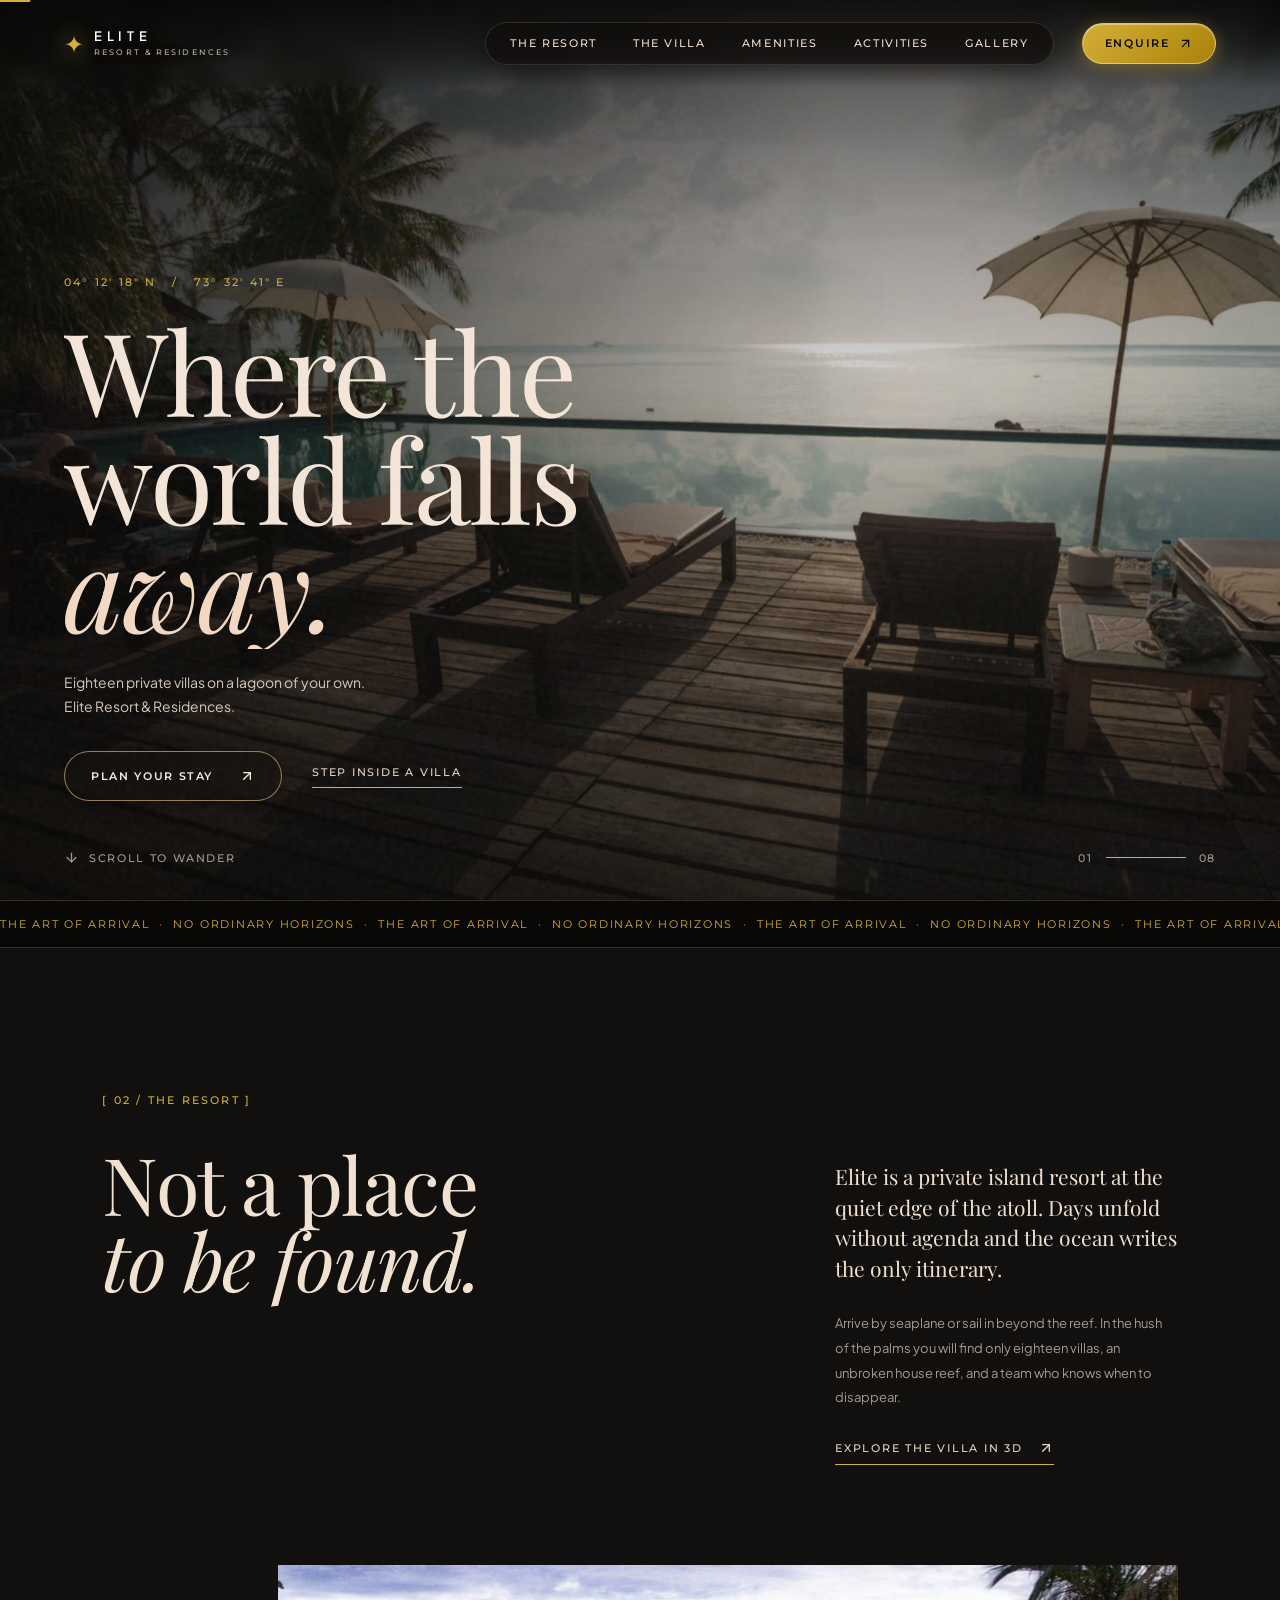
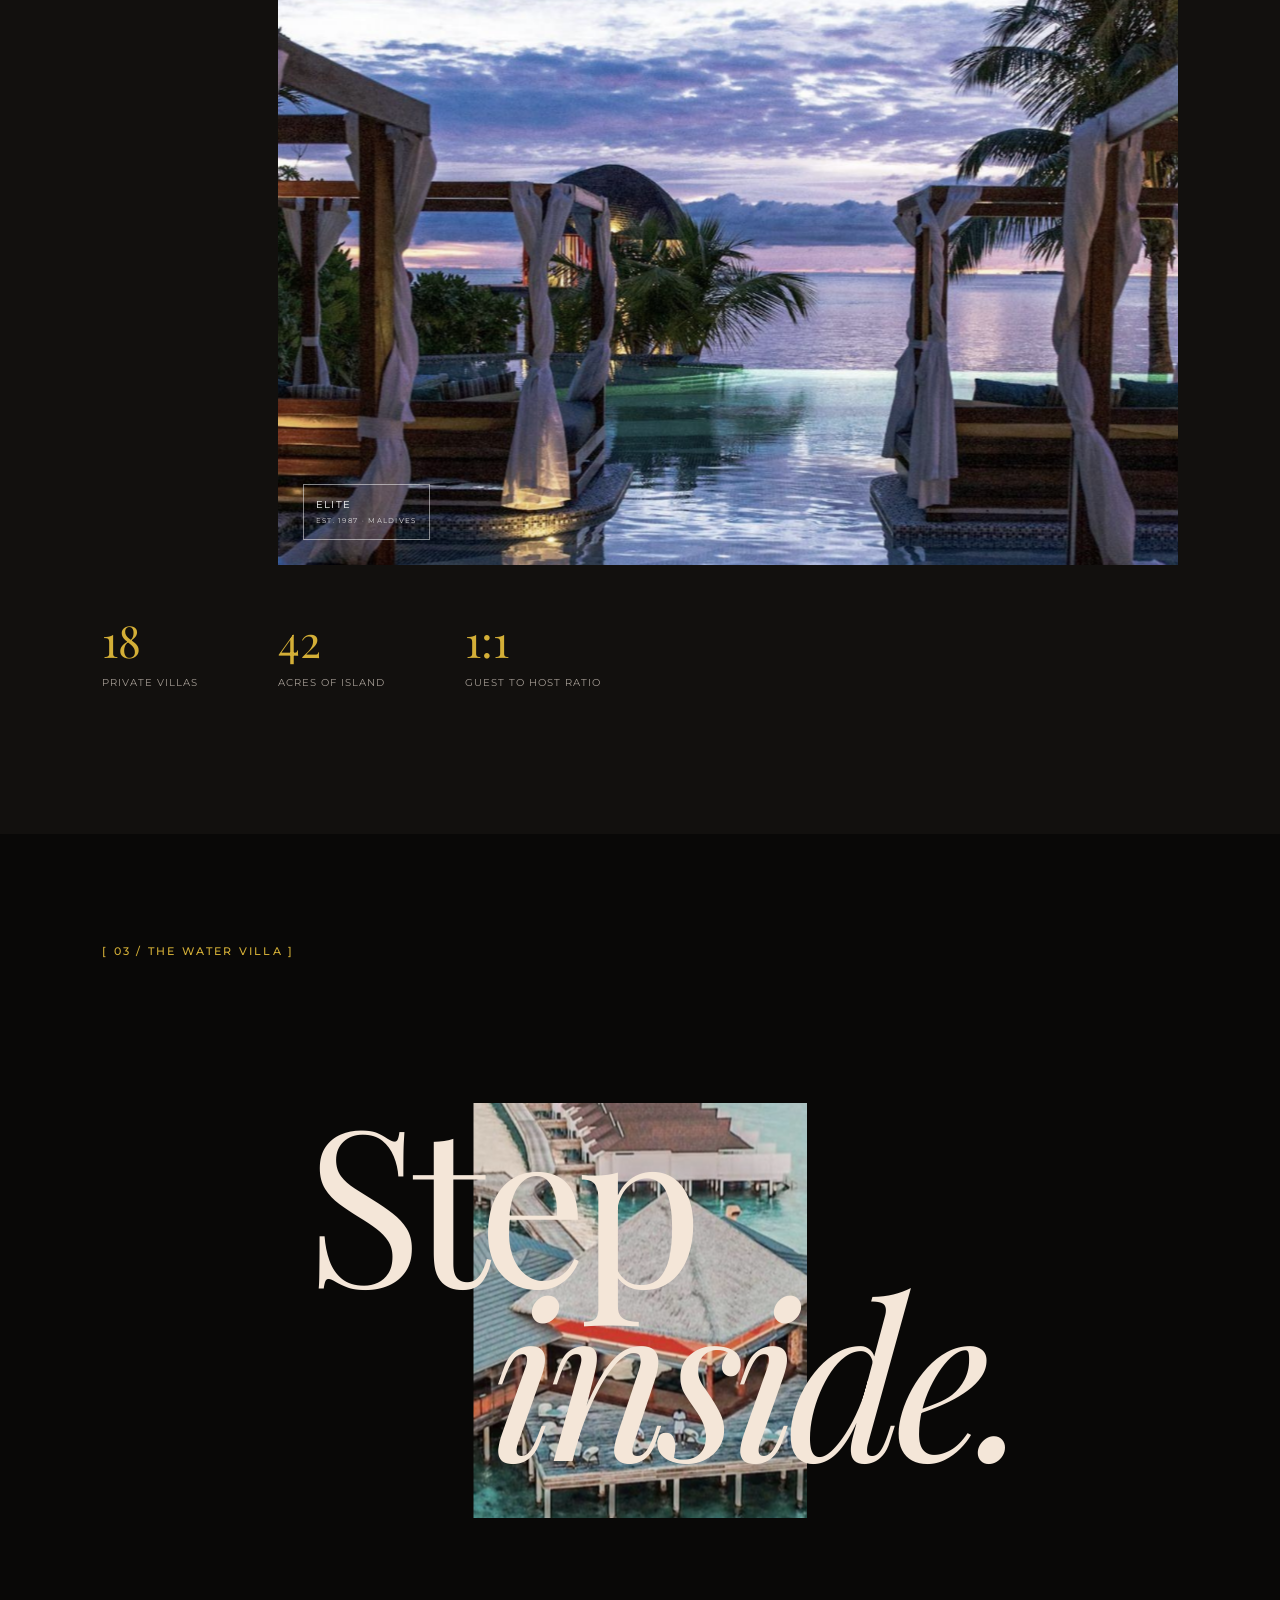
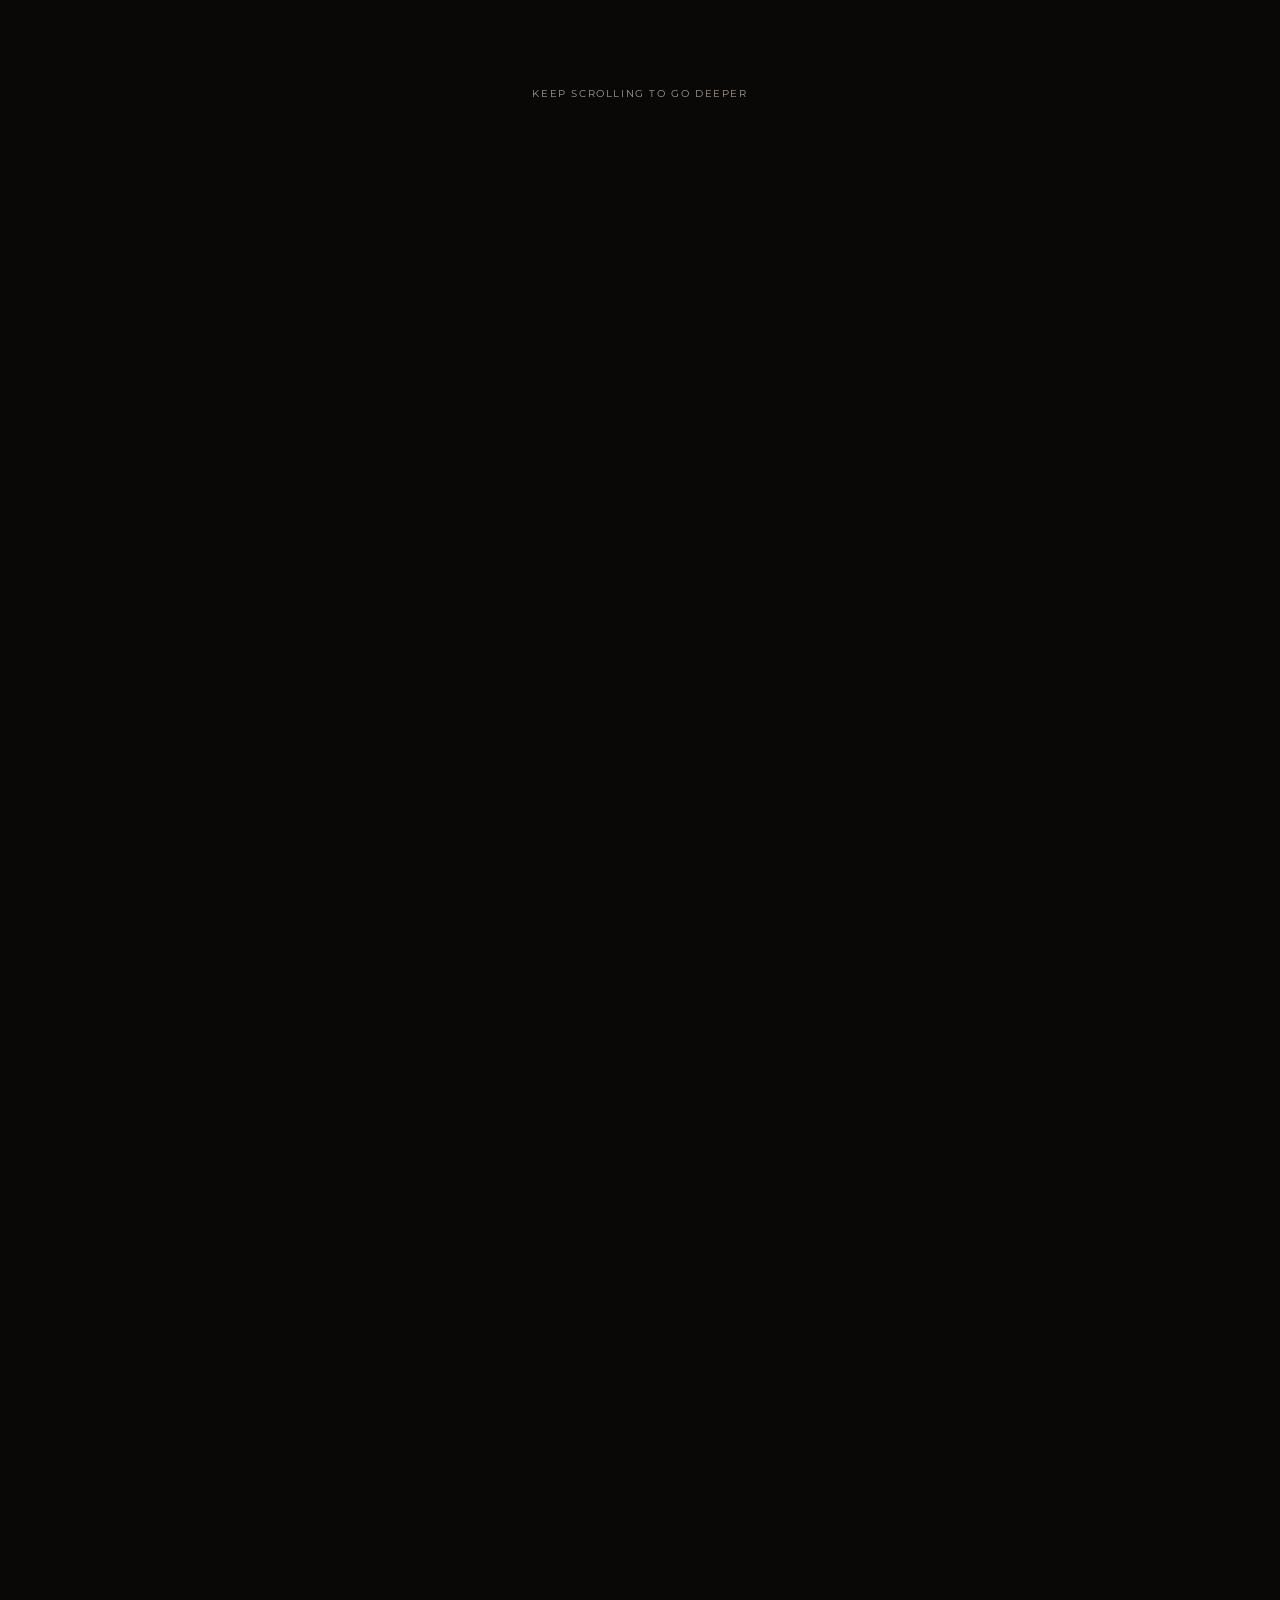
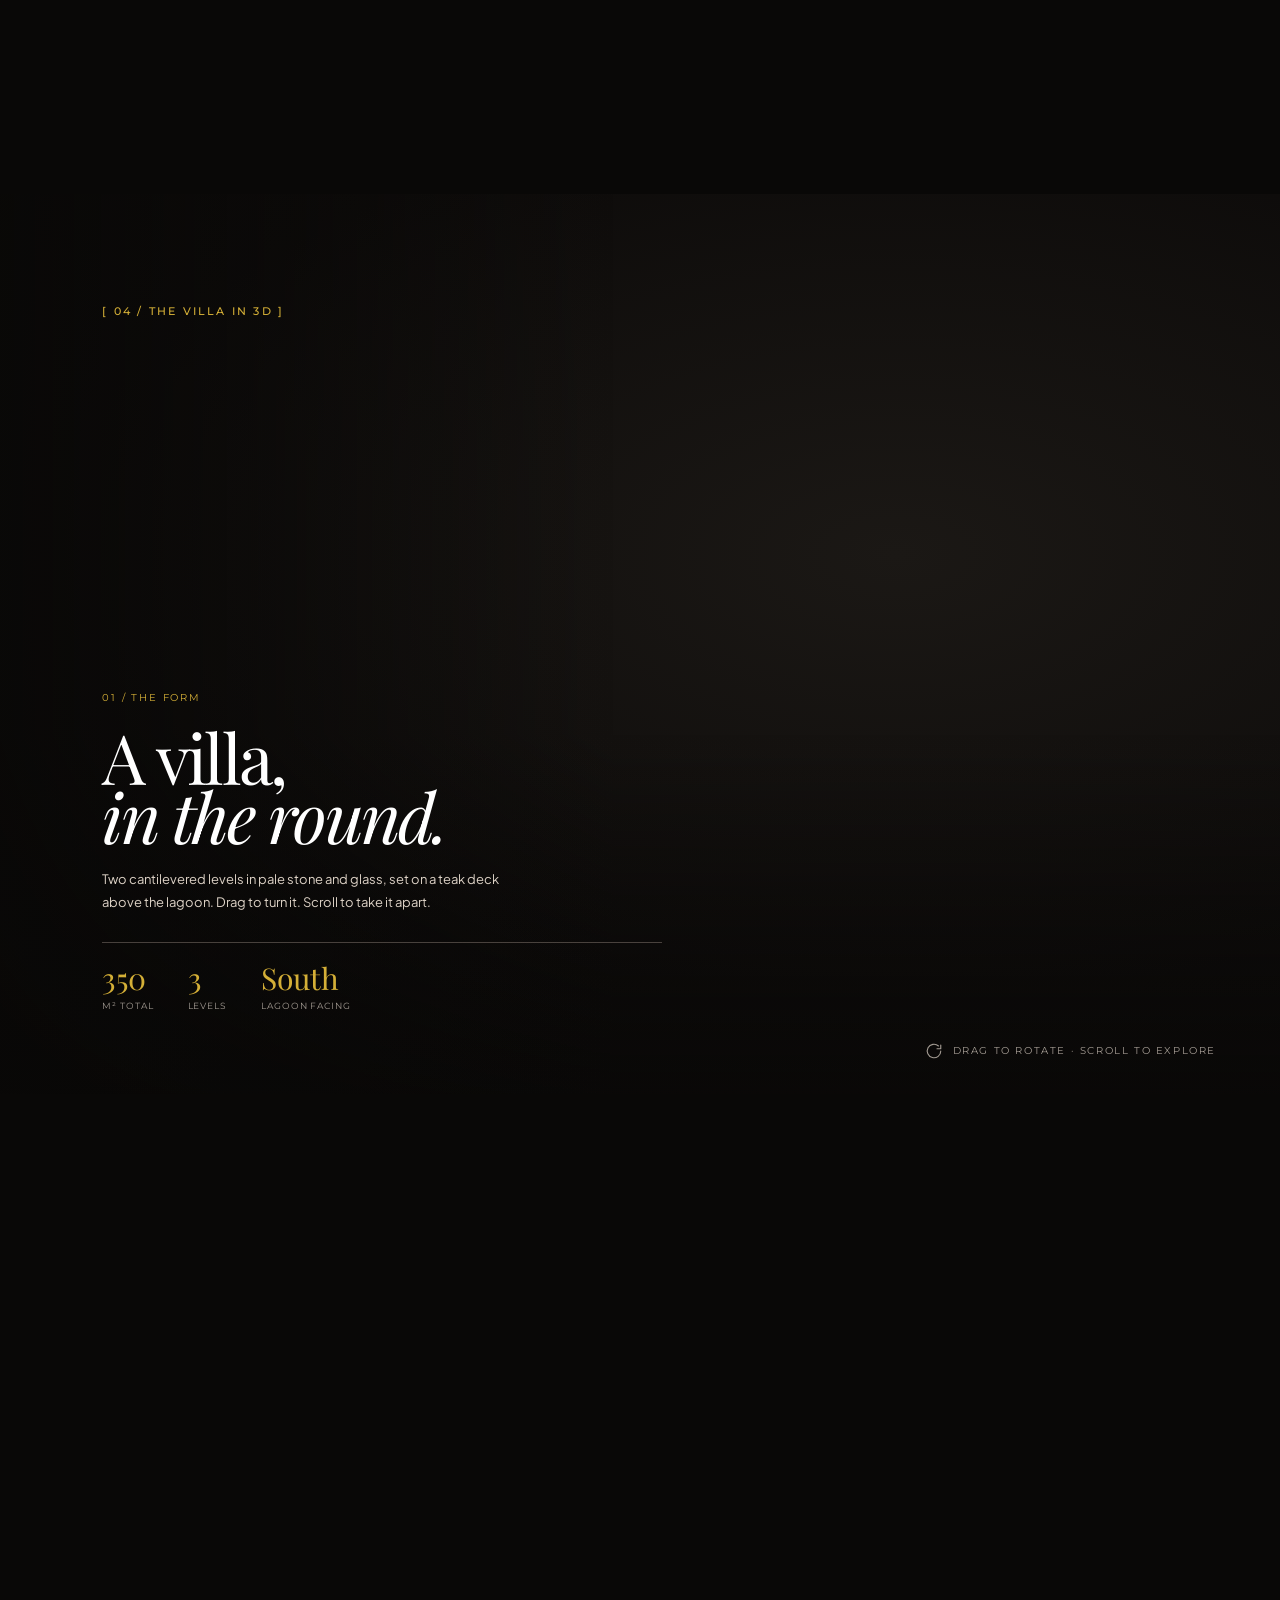
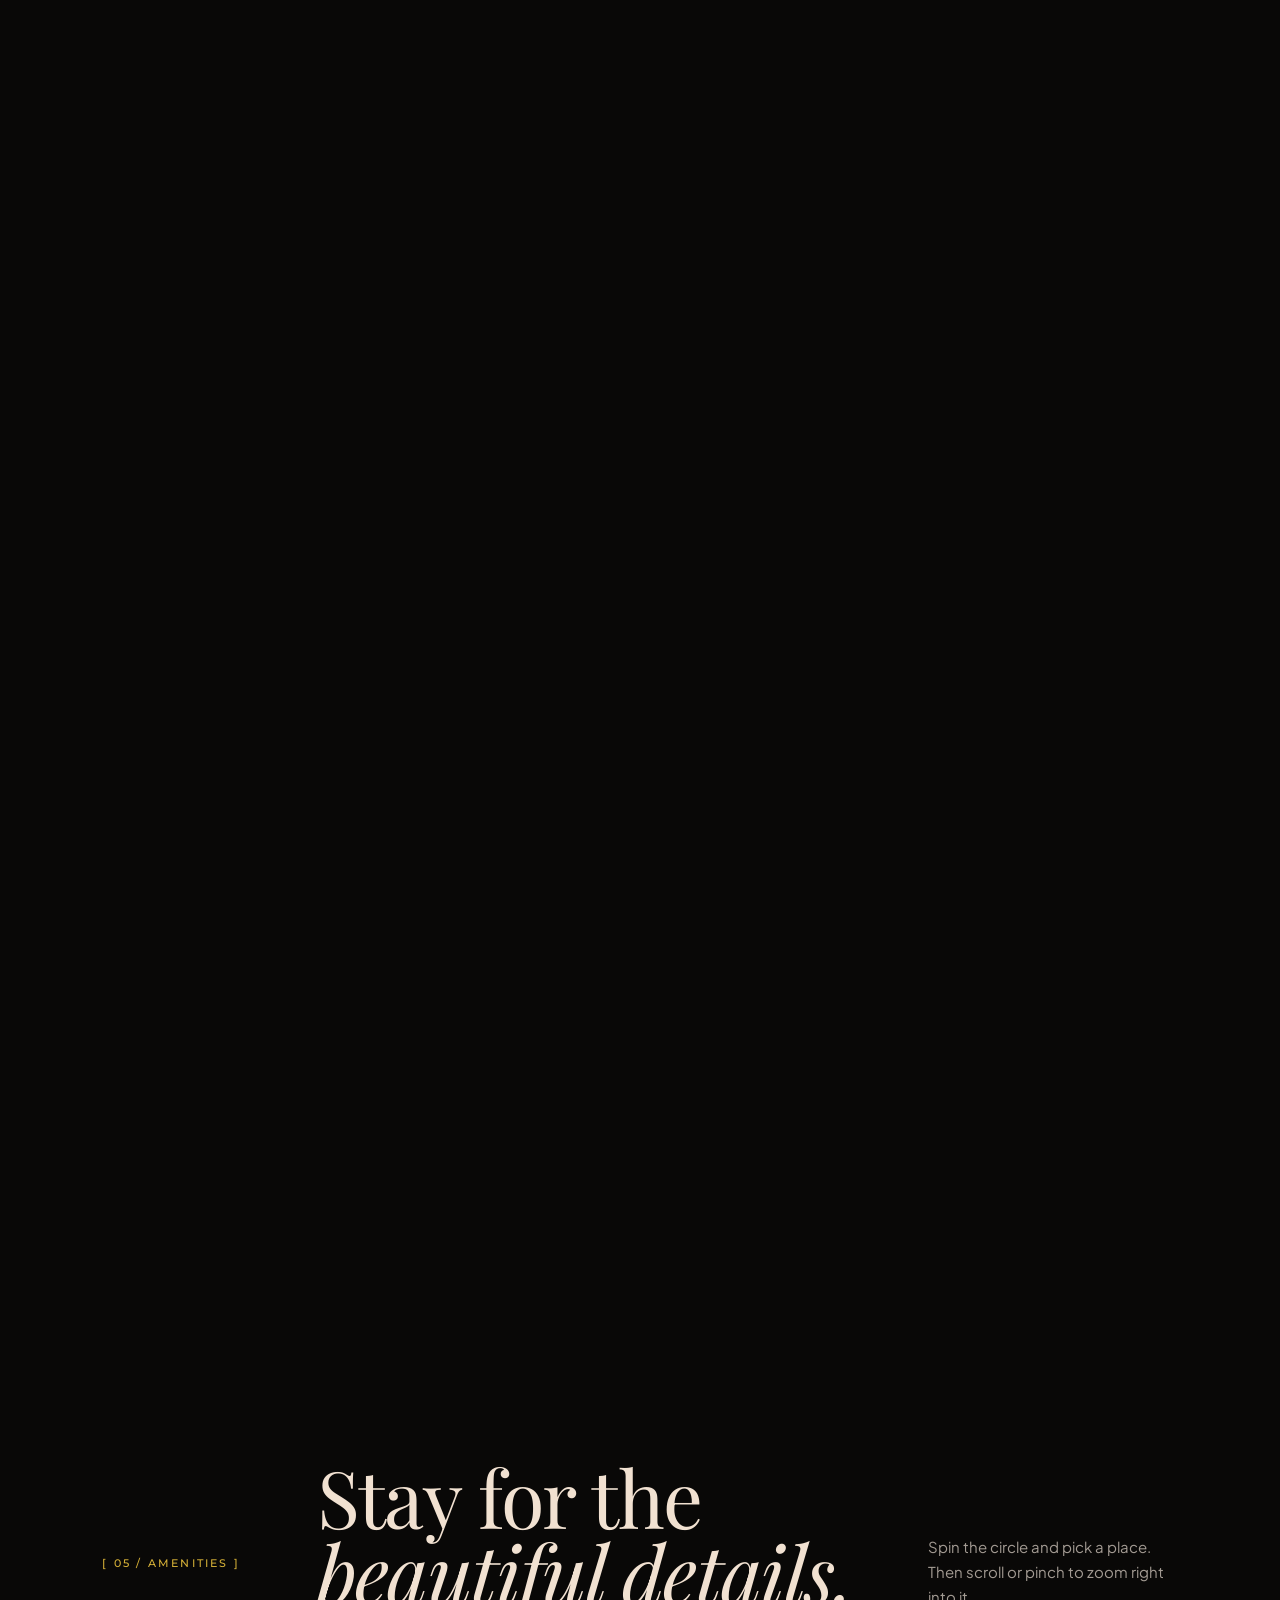
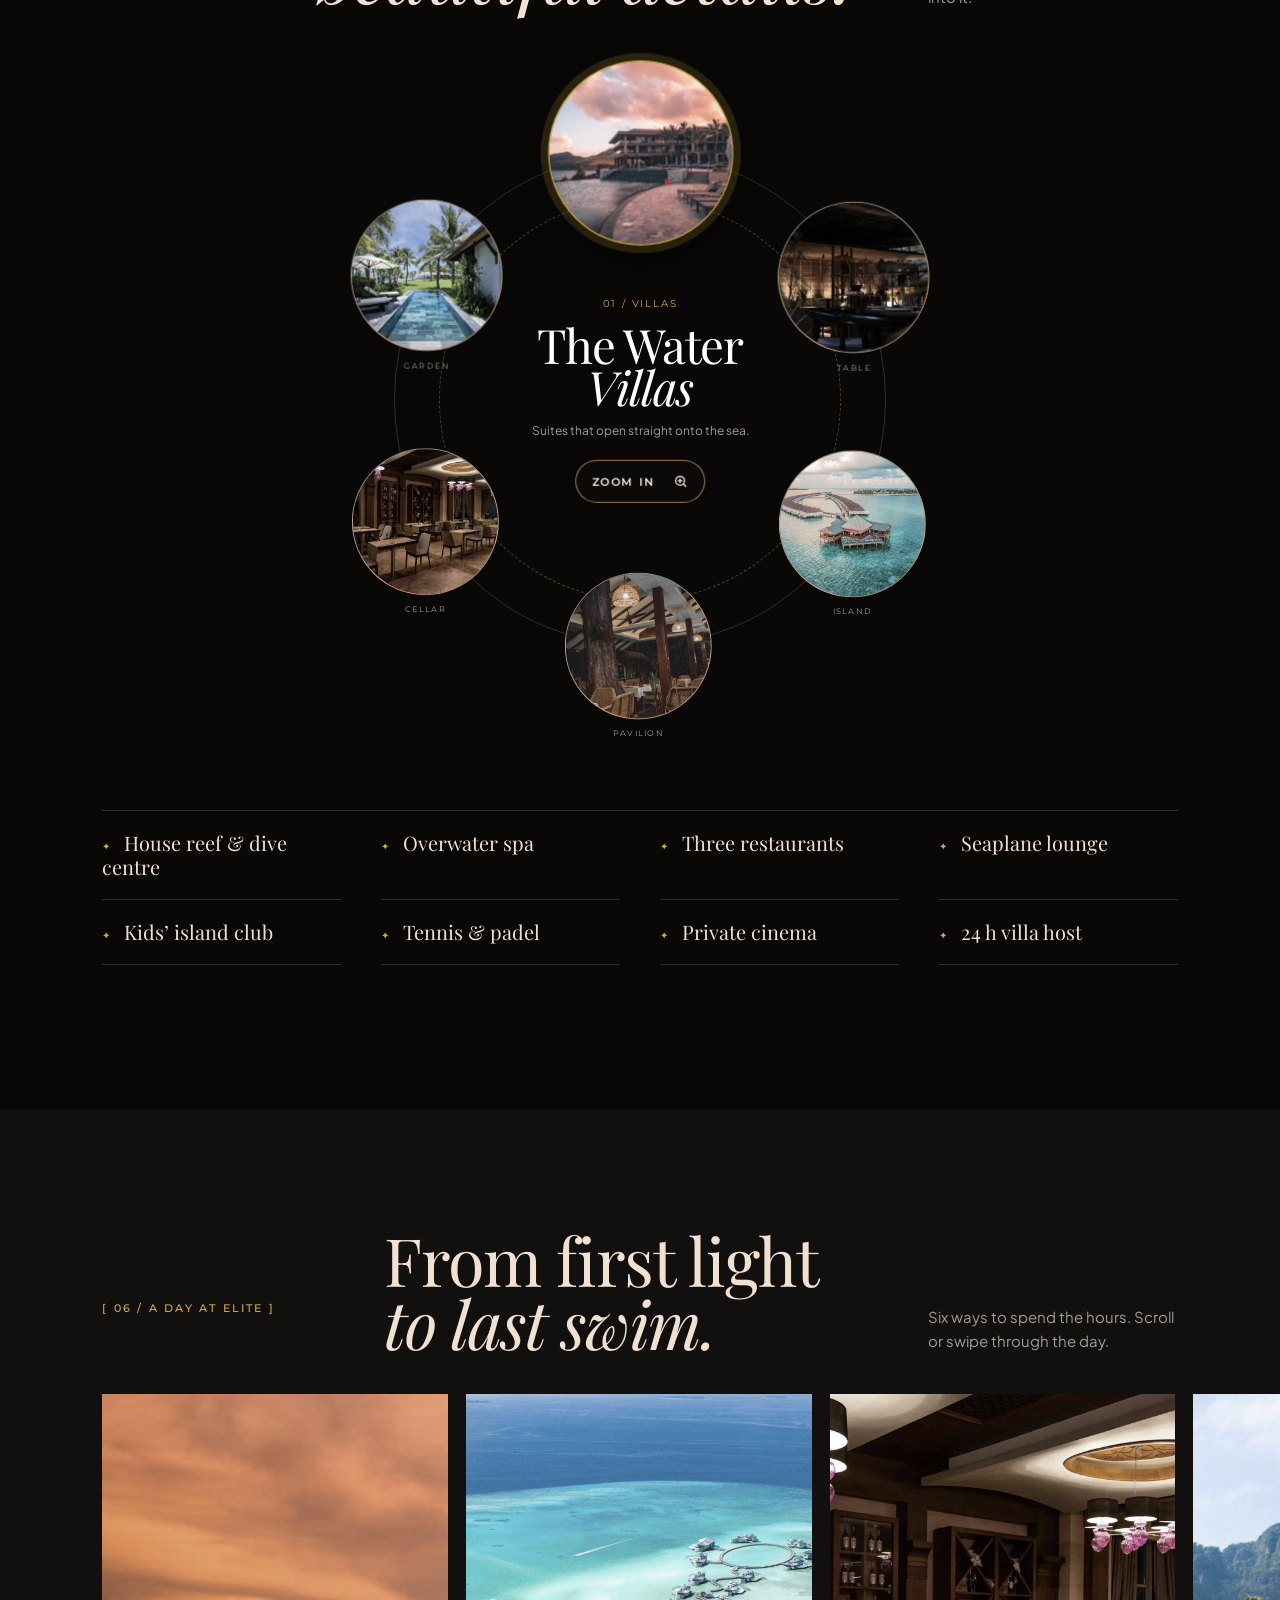
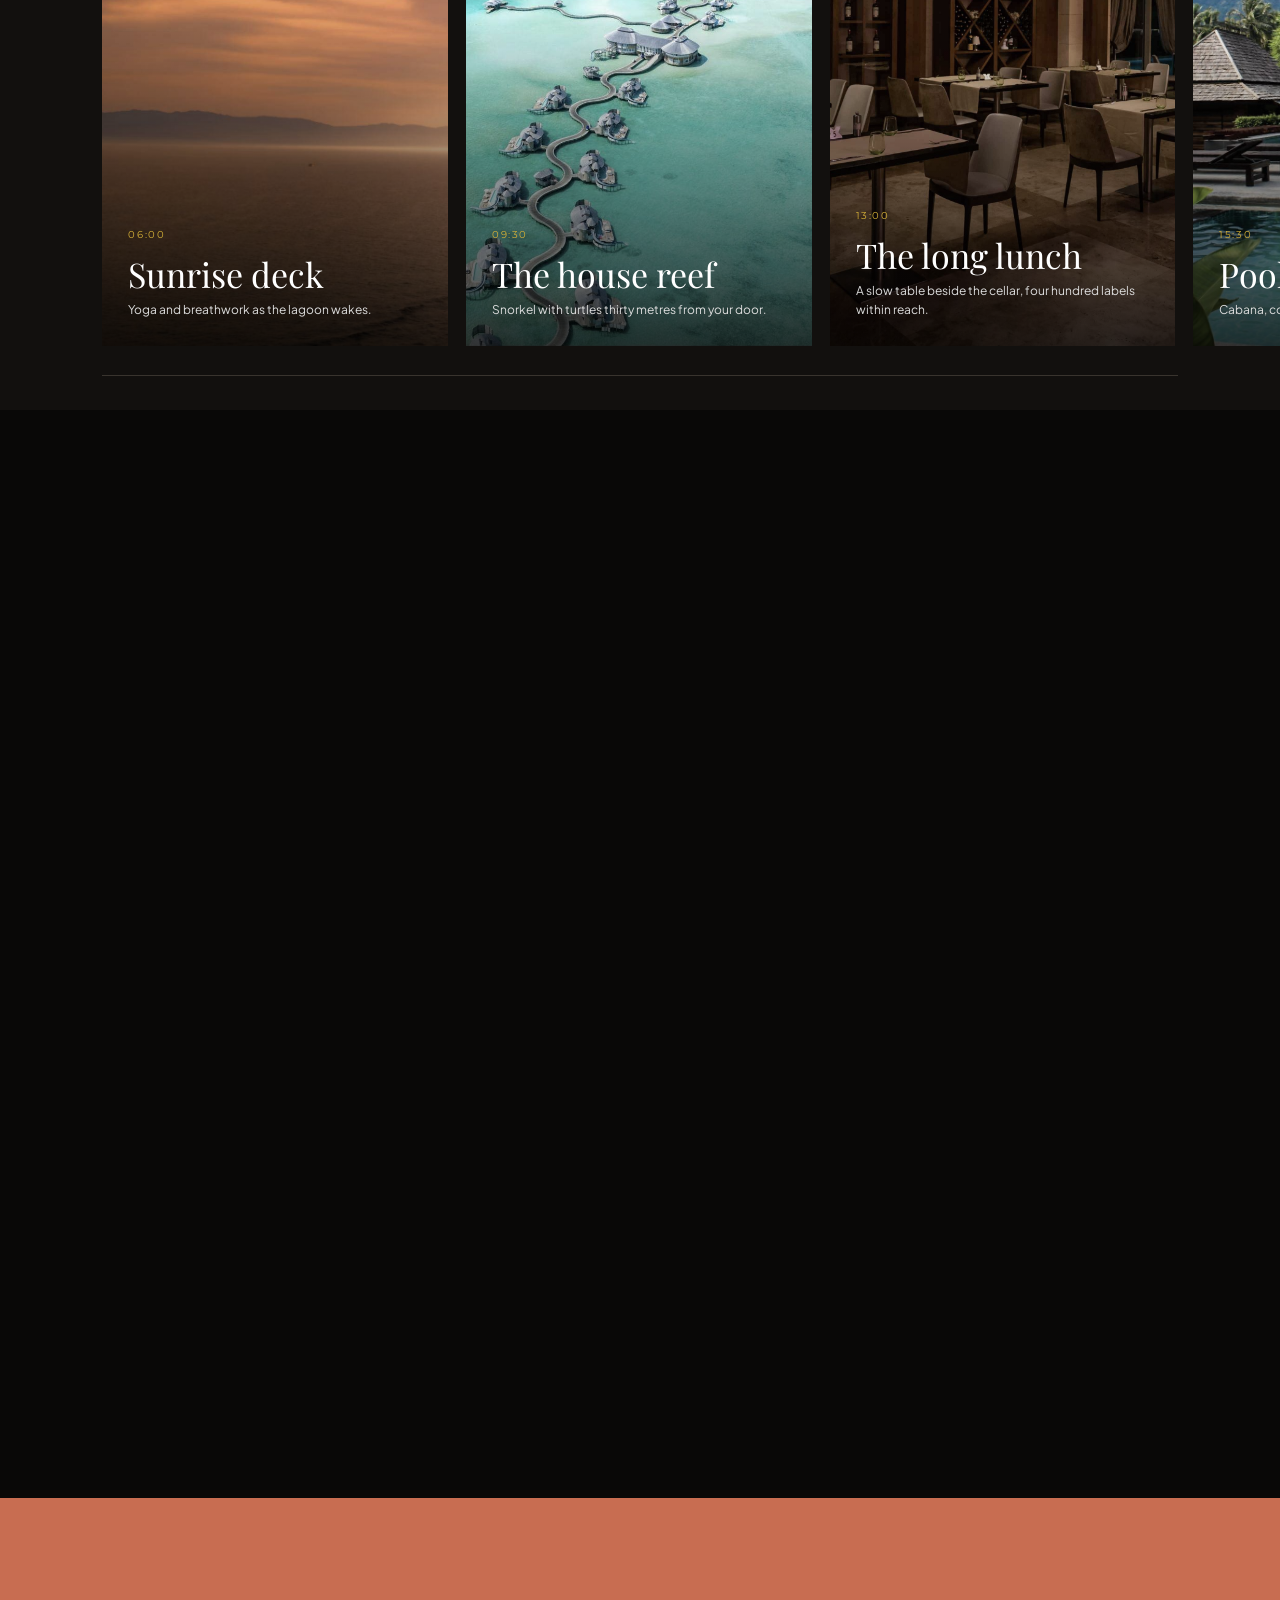
==== index.html @ 07cff178 "Initial commit: Elite Resort & Residences landing page with updated typography and luxury navbar" ====
<!DOCTYPE html>
<html lang="en">
<head>
  <meta charset="UTF-8" />
  <meta name="viewport" content="width=device-width, initial-scale=1.0" />
  <title>Elite — Resort &amp; Residences</title>
  <meta name="description" content="Elite Resort & Residences — eighteen private villas on a lagoon of your own." />
  <meta name="theme-color" content="#090807" />
  <link rel="icon" href="data:image/svg+xml,%3Csvg xmlns='http://www.w3.org/2000/svg' viewBox='0 0 32 32'%3E%3Crect width='32' height='32' fill='%23090807'/%3E%3Ctext x='16' y='23' text-anchor='middle' font-size='20' fill='%23d4af37'%3E%E2%9C%A6%3C/text%3E%3C/svg%3E" />

  <!-- Fonts: Playfair Display (Luxury Editorial Serif), Montserrat (Modern Luxury Display Sans), Plus Jakarta Sans (Clean Modern Sans) -->
  <link rel="preconnect" href="https://fonts.googleapis.com" />
  <link rel="preconnect" href="https://fonts.gstatic.com" crossorigin />
  <link href="https://fonts.googleapis.com/css2?family=Montserrat:ital,wght@0,300;0,400;0,500;0,600;0,700;1,400&family=Playfair+Display:ital,wght@0,400;0,500;0,600;0,700;1,400;1,600&family=Plus+Jakarta+Sans:ital,wght@0,300;0,400;0,500;0,600;0,700;1,400&display=swap" rel="stylesheet" />

  <!-- Styles: Bootstrap 5 (grid, offcanvas, form validation) + custom theme -->
  <link rel="stylesheet" href="assets/vendor/bootstrap.min.css" />
  <link rel="stylesheet" href="assets/css/style.css" />
</head>
<body class="is-loading">

  <!-- ═════════ Preloader ═════════ -->
  <div class="preloader" aria-hidden="true">
    <div class="preloader-mark">✦</div>
    <div class="preloader-name">ELITE</div>
    <div class="preloader-count"><span id="preloader-num">0</span></div>
    <div class="preloader-bar"><i></i></div>
  </div>

  <div class="scroll-progress" aria-hidden="true"><i></i></div>
  <div class="cursor" aria-hidden="true"><span></span></div>

  <!-- ═════════ Navigation ═════════ -->
  <header class="site-nav">
    <a class="logo" href="#top" data-scroll="#top" aria-label="Elite Resort and Residences, home">
      <span class="logo-mark">✦</span><span>ELITE</span><small>RESORT &amp; RESIDENCES</small>
    </a>
    <nav class="nav-links d-none d-lg-flex" aria-label="Primary">
      <a href="#about" data-scroll="#about">The resort</a>
      <a href="#villa" data-scroll="#villa">The villa</a>
      <a href="#amenities" data-scroll="#amenities">Amenities</a>
      <a href="#activities" data-scroll="#activities">Activities</a>
      <a href="#gallery" data-scroll="#gallery">Gallery</a>
    </nav>
    <a class="nav-book d-none d-lg-flex" href="#enquire" data-scroll="#enquire">Enquire
      <svg width="15" height="15" viewBox="0 0 24 24" fill="none" stroke="currentColor" stroke-width="2" stroke-linecap="round" stroke-linejoin="round" aria-hidden="true"><path d="M7 7h10v10"/><path d="M7 17 17 7"/></svg>
    </a>
    <button class="menu-toggle d-lg-none" type="button" data-bs-toggle="offcanvas" data-bs-target="#siteMenu" aria-controls="siteMenu" aria-label="Open menu">
      <svg width="26" height="26" viewBox="0 0 24 24" fill="none" stroke="currentColor" stroke-width="1.5" stroke-linecap="round" aria-hidden="true"><path d="M4 9h16"/><path d="M4 15h16"/></svg>
    </button>
  </header>

  <!-- Mobile / tablet menu (Bootstrap offcanvas) -->
  <div class="offcanvas offcanvas-top site-menu" tabindex="-1" id="siteMenu" aria-labelledby="siteMenuLabel" data-lenis-prevent>
    <div class="site-menu-top">
      <span class="section-kicker" id="siteMenuLabel">[ MENU ]</span>
      <button type="button" class="site-menu-close" data-bs-dismiss="offcanvas">Close <span>✕</span></button>
    </div>
    <nav class="site-menu-links" aria-label="Mobile">
      <a href="#about" data-scroll="#about"><i>01</i>The resort</a>
      <a href="#villa" data-scroll="#villa"><i>02</i>The villa</a>
      <a href="#model" data-scroll="#model"><i>03</i>Explore in 3D</a>
      <a href="#amenities" data-scroll="#amenities"><i>04</i>Amenities</a>
      <a href="#activities" data-scroll="#activities"><i>05</i>Activities</a>
      <a href="#gallery" data-scroll="#gallery"><i>06</i>Gallery</a>
      <a href="#enquire" data-scroll="#enquire"><i>07</i>Enquire</a>
    </nav>
    <div class="site-menu-foot">
      <span>reservations@elite-resort.example</span><span>Baa Atoll · Maldives</span>
    </div>
  </div>

  <main class="site-shell">

    <!-- ═════════ 01 · Hero ═════════ -->
    <section class="hero" id="top">
      <div class="hero-media">
        <div class="hero-image" style="background-image:url('assets/img/hero.jpg'),var(--fallback)"></div>
      </div>
      <div class="hero-wash"></div>
      <div class="hero-content">
        <p class="eyebrow">04° 12' 18" N &nbsp; / &nbsp; 73° 32' 41" E</p>
        <h1>
          <span><span>Where the</span></span>
          <span><span>world falls</span></span>
          <span><span class="italic">away.</span></span>
        </h1>
        <p class="hero-sub">Eighteen private villas on a lagoon of your own.<br />Elite Resort &amp; Residences.</p>
        <div class="hero-actions">
          <a class="outline-button" href="#enquire" data-scroll="#enquire">Plan your stay
            <svg width="16" height="16" viewBox="0 0 24 24" fill="none" stroke="currentColor" stroke-width="2" stroke-linecap="round" stroke-linejoin="round" aria-hidden="true"><path d="M7 7h10v10"/><path d="M7 17 17 7"/></svg>
          </a>
          <a class="text-link" href="#villa" data-scroll="#villa">Step inside a villa</a>
        </div>
      </div>
      <div class="hero-footer">
        <span class="scroll-hint">
          <svg width="15" height="15" viewBox="0 0 24 24" fill="none" stroke="currentColor" stroke-width="2" stroke-linecap="round" stroke-linejoin="round" aria-hidden="true"><path d="M12 5v14"/><path d="m19 12-7 7-7-7"/></svg>
          Scroll to wander
        </span>
        <span class="hero-index">01 <i></i> 08</span>
      </div>
    </section>

    <div class="marquee" aria-hidden="true">
      <span>THE ART OF ARRIVAL&nbsp; · &nbsp;NO ORDINARY HORIZONS&nbsp; · &nbsp;THE ART OF ARRIVAL&nbsp; · &nbsp;NO ORDINARY HORIZONS&nbsp; · &nbsp;THE ART OF ARRIVAL&nbsp; · &nbsp;NO ORDINARY HORIZONS&nbsp; · &nbsp;THE ART OF ARRIVAL&nbsp; · &nbsp;NO ORDINARY HORIZONS&nbsp; · &nbsp;</span>
    </div>

    <!-- ═════════ 02 · About ═════════ -->
    <section class="about section" id="about">
      <div class="section-kicker" data-reveal>[ 02 / THE RESORT ]</div>
      <div class="row about-grid">
        <div class="col-lg-7" data-reveal>
          <h2>Not a place<br /><em>to be found.</em></h2>
        </div>
        <div class="col-lg-4 offset-lg-1" data-reveal>
          <div class="about-copy">
            <p class="lead">Elite is a private island resort at the quiet edge of the atoll. Days unfold without agenda and the ocean writes the only itinerary.</p>
            <p>Arrive by seaplane or sail in beyond the reef. In the hush of the palms you will find only eighteen villas, an unbroken house reef, and a team who knows when to disappear.</p>
            <a class="text-link" href="#model" data-scroll="#model">Explore the villa in 3D
              <svg width="16" height="16" viewBox="0 0 24 24" fill="none" stroke="currentColor" stroke-width="2" stroke-linecap="round" stroke-linejoin="round" aria-hidden="true"><path d="M7 7h10v10"/><path d="M7 17 17 7"/></svg>
            </a>
          </div>
        </div>
      </div>
      <div class="about-image-wrap">
        <div class="about-image-clip media">
          <img alt="Pool cabanas at dusk" src="assets/img/about.jpg" />
        </div>
        <div class="image-stamp">ELITE<br /><small>EST. 1987 · MALDIVES</small></div>
      </div>
      <div class="stats" data-reveal>
        <div><strong data-count="18">18</strong><span>Private villas</span></div>
        <div><strong data-count="42">42</strong><span>Acres of island</span></div>
        <div><strong>1:1</strong><span>Guest to host ratio</span></div>
      </div>
    </section>

    <!-- ═════════ 03 · Villa dive (scroll to zoom through the rooms) ═════════ -->
    <section class="dive" id="villa" aria-label="Step inside the Water Villa">
      <div class="dive-intro" aria-hidden="true">
        <span class="dive-word dive-word-a">Step</span>
        <span class="dive-word dive-word-b"><em>inside.</em></span>
      </div>
      <div class="dive-kicker section-kicker">[ 03 / THE WATER VILLA ]</div>

      <div class="dive-window">
        <div class="dive-layer" style="--o:52% 52%;background-image:url('assets/img/lagoon.jpg'),var(--fallback)"></div>
        <div class="dive-layer" style="--o:82% 52%;background-image:url('assets/img/garden-pool.jpg'),var(--fallback)"></div>
        <div class="dive-layer" style="--o:76% 40%;background-image:url('assets/img/bedroom.jpg'),var(--fallback)"></div>
        <div class="dive-layer" style="--o:45% 62%;background-image:url('assets/img/bath.jpg'),var(--fallback)"></div>
        <div class="dive-shade"></div>
      </div>

      <div class="dive-caps">
        <article class="dive-cap">
          <span class="dive-cap-kicker">01 / THE ARRIVAL</span>
          <h3>Eighteen villas,<br /><em>one horizon.</em></h3>
          <p>An arc of villas above the lagoon, an overwater pavilion at its heart, and a private island a short walk along the jetty.</p>
          <ul><li><b>240</b> m² of living</li><li><b>360°</b> lagoon privacy</li><li><b>Jetty</b> seaplane arrival</li></ul>
        </article>
        <article class="dive-cap">
          <span class="dive-cap-kicker">02 / THE POOL TERRACE</span>
          <h3>Your own pool,<br /><em>door to shore.</em></h3>
          <p>A stone-lined lap pool runs from your bedroom doors to the lawn, with the beach a short barefoot walk beyond the palms.</p>
          <ul><li><b>12 m</b> private pool</li><li><b>Shaded</b> daybeds</li><li><b>Beach</b> garden access</li></ul>
        </article>
        <article class="dive-cap">
          <span class="dive-cap-kicker">03 / THE BEDROOM</span>
          <h3>Sleep facing<br /><em>the sunrise.</em></h3>
          <p>A hand-built king bed dressed in 600-thread Egyptian cotton, turned to meet first light across the water.</p>
          <ul><li><b>King</b> hand-built bed</li><li><b>600</b> thread-count linen</li><li><b>Silent</b> blackout shutters</li></ul>
        </article>
        <article class="dive-cap">
          <span class="dive-cap-kicker">04 / THE BATH</span>
          <h3>Stone, steam<br /><em>and open sky.</em></h3>
          <p>A single block of carved stone, rough-plastered walls open to the sky, and botanicals blended for you on the island.</p>
          <ul><li><b>Carved</b> limestone tub</li><li><b>Outdoor</b> rain shower</li><li><b>24 h</b> private host</li></ul>
          <a class="outline-button dive-cta" href="#enquire" data-scroll="#enquire">Reserve this villa
            <svg width="16" height="16" viewBox="0 0 24 24" fill="none" stroke="currentColor" stroke-width="2" stroke-linecap="round" stroke-linejoin="round" aria-hidden="true"><path d="M7 7h10v10"/><path d="M7 17 17 7"/></svg>
          </a>
        </article>
      </div>

      <div class="dive-rail" aria-hidden="true">
        <span>Arrival</span><span>Terrace</span><span>Bedroom</span><span>Bath</span>
        <i class="dive-rail-line"><b></b></i>
      </div>
      <div class="dive-hint" aria-hidden="true">Keep scrolling to go deeper</div>
    </section>

    <!-- ═════════ 04 · 3D villa model (drag to rotate, scroll to take apart) ═════════ -->
    <section class="model" id="model" aria-label="The villa in 3D">
      <canvas class="model-canvas" aria-hidden="true"></canvas>
      <div class="model-vignette" aria-hidden="true"></div>
      <div class="section-kicker model-kicker">[ 04 / THE VILLA IN 3D ]</div>

      <div class="model-labels" aria-hidden="true">
        <span class="model-label" data-anchor="pool" data-set="a"><i></i>Infinity pool · 12 m</span>
        <span class="model-label" data-anchor="jetty" data-set="a"><i></i>Private jetty</span>
        <span class="model-label" data-anchor="deck" data-set="a"><i></i>Teak sun deck</span>
        <span class="model-label" data-anchor="roof" data-set="b"><i></i>Roof garden · 90 m²</span>
        <span class="model-label" data-anchor="l2" data-set="b"><i></i>Level 02 · Master suite · 110 m²</span>
        <span class="model-label" data-anchor="l1" data-set="b"><i></i>Level 01 · Living &amp; dining · 150 m²</span>
      </div>

      <div class="dive-caps model-caps">
        <article class="dive-cap">
          <span class="dive-cap-kicker">01 / THE FORM</span>
          <h3>A villa,<br /><em>in the round.</em></h3>
          <p>Two cantilevered levels in pale stone and glass, set on a teak deck above the lagoon. Drag to turn it. Scroll to take it apart.</p>
          <ul><li><b>350</b> m² total</li><li><b>3</b> levels</li><li><b>South</b> lagoon facing</li></ul>
        </article>
        <article class="dive-cap">
          <span class="dive-cap-kicker">02 / THE LAYERS</span>
          <h3>Three levels,<br /><em>lifted apart.</em></h3>
          <p>Living and dining open to the deck. The master suite floats above with its own terrace. The roof is a garden under the stars.</p>
          <ul><li><b>150</b> m² living level</li><li><b>110</b> m² master level</li><li><b>90</b> m² roof garden</li></ul>
        </article>
        <article class="dive-cap">
          <span class="dive-cap-kicker">03 / THE EVENING</span>
          <h3>Then the lights<br /><em>come on.</em></h3>
          <p>At dusk the glass glows, the pool lights and the jetty lanterns lead you home from the reef.</p>
          <ul><li><b>12 m</b> lit pool</li><li><b>40 m</b> lantern jetty</li><li><b>0</b> neighbours</li></ul>
        </article>
      </div>

      <div class="model-hint" aria-hidden="true">
        <svg width="18" height="18" viewBox="0 0 24 24" fill="none" stroke="currentColor" stroke-width="1.5" stroke-linecap="round" stroke-linejoin="round"><path d="M21 12a9 9 0 1 1-3-6.7"/><path d="M21 4v5h-5"/></svg>
        Drag to rotate · Scroll to explore
      </div>
      <p class="model-fallback">3D view needs WebGL, which this browser has switched off. Everything else on the page works as normal.</p>
    </section>

    <!-- ═════════ 05 · Amenities ═════════ -->
    <section class="experiences section" id="amenities">
      <div class="section-heading" data-reveal>
        <div class="section-kicker">[ 05 / AMENITIES ]</div>
        <h2>Stay for the<br /><em>beautiful details.</em></h2>
        <p>Spin the circle and pick a place. Then scroll or pinch to zoom right into it.</p>
      </div>
      <div class="orbit" aria-label="Places to explore">
        <div class="orbit-track" aria-hidden="true"><i></i></div>
        <button class="orbit-item" type="button" data-detail="villas" data-kicker="01 / VILLAS" data-title="The Water<br><em>Villas</em>" data-text="Suites that open straight onto the sea." aria-label="Villas: open and zoom in">
          <span class="orbit-thumb media"><img alt="" draggable="false" src="assets/img/villa.jpg" /></span>
          <span class="orbit-label">Villas</span>
        </button>
        <button class="orbit-item" type="button" data-detail="table" data-kicker="02 / TABLE" data-title="At the edge<br><em>of taste.</em>" data-text="No menus, no set hours, one table that is yours." aria-label="Table: open and zoom in">
          <span class="orbit-thumb media"><img alt="" draggable="false" src="assets/img/table.jpg" /></span>
          <span class="orbit-label">Table</span>
        </button>
        <button class="orbit-item" type="button" data-detail="bespoke" data-kicker="03 / THE ISLAND" data-title="Your island.<br><em>Your rules.</em>" data-text="The whole resort from above. Zoom into any part to step inside." aria-label="Island: open and zoom in">
          <span class="orbit-thumb media"><img alt="" draggable="false" src="assets/img/lagoon.jpg" /></span>
          <span class="orbit-label">Island</span>
        </button>
        <button class="orbit-item" type="button" data-detail="restore" data-kicker="04 / RESTORE" data-title="Slow down<br><em>to feel more.</em>" data-text="An open-air pavilion built around an old tree." aria-label="Pavilion: open and zoom in">
          <span class="orbit-thumb media"><img alt="" draggable="false" src="assets/img/pavilion.jpg" /></span>
          <span class="orbit-label">Pavilion</span>
        </button>
        <button class="orbit-item" type="button" data-detail="cellar" data-kicker="05 / THE CELLAR" data-title="Four hundred<br><em>labels.</em>" data-text="A long lunch beside the wine wall." aria-label="Cellar: open and zoom in">
          <span class="orbit-thumb media"><img alt="" draggable="false" src="assets/img/cellar.jpg" /></span>
          <span class="orbit-label">Cellar</span>
        </button>
        <button class="orbit-item" type="button" data-detail="garden" data-kicker="06 / THE GARDEN" data-title="Your pool,<br><em>door to shore.</em>" data-text="A private pool between your bedroom and the beach." aria-label="Garden: open and zoom in">
          <span class="orbit-thumb media"><img alt="" draggable="false" src="assets/img/garden-pool.jpg" /></span>
          <span class="orbit-label">Garden</span>
        </button>
        <div class="orbit-center">
          <span class="orbit-kicker"></span>
          <h3 class="orbit-title"></h3>
          <p class="orbit-text"></p>
          <button class="outline-button orbit-open" type="button">Zoom in
            <svg width="15" height="15" viewBox="0 0 24 24" fill="none" stroke="currentColor" stroke-width="2" stroke-linecap="round" stroke-linejoin="round" aria-hidden="true"><circle cx="11" cy="11" r="7"/><path d="m20 20-3.5-3.5"/><path d="M11 8v6"/><path d="M8 11h6"/></svg>
          </button>
        </div>
      </div>
      <ul class="amenity-list" data-reveal>
        <li>House reef &amp; dive centre</li><li>Overwater spa</li><li>Three restaurants</li><li>Seaplane lounge</li>
        <li>Kids’ island club</li><li>Tennis &amp; padel</li><li>Private cinema</li><li>24 h villa host</li>
      </ul>
    </section>

    <!-- ═════════ 06 · Activities (horizontal day) ═════════ -->
    <section class="day" id="activities">
      <div class="section-heading day-head">
        <div class="section-kicker">[ 06 / A DAY AT ELITE ]</div>
        <h2>From first light<br /><em>to last swim.</em></h2>
        <p>Six ways to spend the hours. Scroll or swipe through the day.</p>
      </div>
      <div class="day-track">
        <article class="day-card" data-detail="act1" data-cursor="Explore" tabindex="0" role="button">
          <div class="day-img" style="background-image:url('assets/img/dawn.jpg'),var(--fallback)"></div>
          <div class="day-body"><span class="day-time">06:00</span><h3>Sunrise deck</h3><p>Yoga and breathwork as the lagoon wakes.</p></div>
        </article>
        <article class="day-card" data-detail="act2" data-cursor="Explore" tabindex="0" role="button">
          <div class="day-img" style="background-image:url('assets/img/reef.jpg'),var(--fallback)"></div>
          <div class="day-body"><span class="day-time">09:30</span><h3>The house reef</h3><p>Snorkel with turtles thirty metres from your door.</p></div>
        </article>
        <article class="day-card" data-detail="act3" data-cursor="Explore" tabindex="0" role="button">
          <div class="day-img" style="background-image:url('assets/img/cellar.jpg'),var(--fallback)"></div>
          <div class="day-body"><span class="day-time">13:00</span><h3>The long lunch</h3><p>A slow table beside the cellar, four hundred labels within reach.</p></div>
        </article>
        <article class="day-card" data-detail="act4" data-cursor="Explore" tabindex="0" role="button">
          <div class="day-img" style="background-image:url('assets/img/pool.jpg'),var(--fallback)"></div>
          <div class="day-body"><span class="day-time">15:30</span><h3>Pool hours</h3><p>Cabana, cold towels and nothing to decide.</p></div>
        </article>
        <article class="day-card" data-detail="act5" data-cursor="Explore" tabindex="0" role="button">
          <div class="day-img" style="background-image:url('assets/img/golden-hour.jpg'),var(--fallback)"></div>
          <div class="day-body"><span class="day-time">18:00</span><h3>Golden hour</h3><p>Sundowners on the terrace as the sky turns.</p></div>
        </article>
        <article class="day-card" data-detail="act6" data-cursor="Explore" tabindex="0" role="button">
          <div class="day-img" style="background-image:url('assets/img/night-pool.jpg'),var(--fallback)"></div>
          <div class="day-body"><span class="day-time">22:00</span><h3>Night swim</h3><p>Lit water, warm air and a sky full of stars.</p></div>
        </article>
      </div>
      <div class="day-progress" aria-hidden="true"><i></i></div>
    </section>

    <!-- ═════════ Call to action · Residences ═════════ -->
    <section class="own" aria-label="Elite Residences">
      <div class="row align-items-end gy-5">
        <div class="col-lg-7" data-reveal>
          <div class="section-kicker">[ ELITE RESIDENCES ]</div>
          <h2>Stay for a week.<br /><em>Or own it forever.</em></h2>
        </div>
        <div class="col-lg-4 offset-lg-1" data-reveal>
          <p>Six beachfront villas are offered for private ownership, fully managed by the resort when you are away.</p>
          <ul class="own-facts"><li><b>6</b> villas for sale</li><li><b>4–5</b> bedrooms</li><li><b>100%</b> managed</li></ul>
          <a class="solid-button" href="#enquire" data-scroll="#enquire" data-interest="Villa ownership">Request the brochure
            <svg width="16" height="16" viewBox="0 0 24 24" fill="none" stroke="currentColor" stroke-width="2" stroke-linecap="round" stroke-linejoin="round" aria-hidden="true"><path d="M7 7h10v10"/><path d="M7 17 17 7"/></svg>
          </a>
        </div>
      </div>
    </section>

    <!-- ═════════ 07 · Gallery ═════════ -->
    <section class="gallery section" id="gallery">
      <div class="section-heading gallery-heading" data-reveal>
        <div>
          <div class="section-kicker">[ 07 / GALLERY ]</div>
          <h2>Collected<br /><em>light.</em></h2>
        </div>
        <p>A glimpse into the hours<br />you will never want to end.</p>
      </div>
      <div class="gallery-grid">
        <button class="gallery-item g1" type="button" data-detail="g1" data-cursor="View" data-speed="-22">
          <span class="gallery-frame media"><img loading="lazy" alt="Water villas from above" src="assets/img/lagoon.jpg" /></span>
          <span class="gallery-label">01 — Beyond the reef</span>
        </button>
        <button class="gallery-item g2" type="button" data-detail="g2" data-cursor="View" data-speed="18">
          <span class="gallery-frame media"><img loading="lazy" alt="Villa garden and private pool" src="assets/img/garden-pool.jpg" /></span>
          <span class="gallery-label">02 — The garden pool</span>
        </button>
        <button class="gallery-item g3" type="button" data-detail="g3" data-cursor="View" data-speed="-30">
          <span class="gallery-frame media"><img loading="lazy" alt="Restaurant after dark" src="assets/img/table.jpg" /></span>
          <span class="gallery-label">03 — After dark</span>
        </button>
        <button class="gallery-item g4" type="button" data-detail="g4" data-cursor="View" data-speed="24">
          <span class="gallery-frame media"><img loading="lazy" alt="Villa bedroom in morning light" src="assets/img/bedroom.jpg" /></span>
          <span class="gallery-label">04 — The morning room</span>
        </button>
        <button class="gallery-item g5" type="button" data-detail="g5" data-cursor="View" data-speed="-16">
          <span class="gallery-frame media"><img loading="lazy" alt="Cellar restaurant" src="assets/img/cellar.jpg" /></span>
          <span class="gallery-label">05 — The cellar</span>
        </button>
        <button class="gallery-item g6" type="button" data-detail="g6" data-cursor="View" data-speed="26">
          <span class="gallery-frame media"><img loading="lazy" alt="Stone bath" src="assets/img/bath.jpg" /></span>
          <span class="gallery-label">06 — Stone and steam</span>
        </button>
      </div>
    </section>

    <!-- ═════════ 08 · Enquiry ═════════ -->
    <section class="enquiry section" id="enquire">
      <div class="row gx-lg-5 gy-5">
        <div class="col-lg-5" data-reveal>
          <div class="enquiry-intro">
            <div class="section-kicker">[ 08 / YOUR ARRIVAL ]</div>
            <h2>Begin<br /><em>somewhere.</em></h2>
            <p>Tell us a little about the escape you are imagining. Our concierge will be in touch within 24 hours.</p>
            <div class="contact-detail">
              <span>CONCIERGE</span>
              <a href="mailto:reservations@elite-resort.example">reservations@elite-resort.example</a>
            </div>
          </div>
        </div>
        <div class="col-lg-6 offset-lg-1" data-reveal>
          <div class="form-card">
            <form id="enquiry-form" novalidate>
              <div class="form-head"><span>PRIVATE ENQUIRY</span><span>01 — 04</span></div>
              <div class="row g-4">
                <div class="col-md-6">
                  <label class="form-label" for="f-name">Your name</label>
                  <input class="form-control" id="f-name" name="name" required minlength="2" placeholder="How shall we call you?" autocomplete="name" />
                  <div class="invalid-feedback">Please tell us your name.</div>
                </div>
                <div class="col-md-6">
                  <label class="form-label" for="f-email">Email address</label>
                  <input class="form-control" id="f-email" name="email" type="email" required placeholder="you@example.com" autocomplete="email" />
                  <div class="invalid-feedback">Please enter a valid email address.</div>
                </div>
                <div class="col-6">
                  <label class="form-label" for="f-in">Arrival</label>
                  <input class="form-control" id="f-in" name="checkin" type="date" required />
                  <div class="invalid-feedback">Choose an arrival date.</div>
                </div>
                <div class="col-6">
                  <label class="form-label" for="f-out">Departure</label>
                  <input class="form-control" id="f-out" name="checkout" type="date" required />
                  <div class="invalid-feedback">Departure must be after arrival.</div>
                </div>
                <div class="col-6">
                  <label class="form-label" for="f-guests">Guests</label>
                  <select class="form-select" id="f-guests" name="guests">
                    <option>2 guests</option><option>1 guest</option><option>3 guests</option><option>4 guests</option><option>5+ guests</option>
                  </select>
                </div>
                <div class="col-6">
                  <label class="form-label" for="f-interest">I’m interested in</label>
                  <select class="form-select" id="f-interest" name="interest">
                    <option>A villa stay</option><option>A celebration</option><option>A wedding</option><option>Villa ownership</option>
                  </select>
                </div>
                <div class="col-12">
                  <label class="form-label" for="f-note">Anything on your mind? <span class="optional">Optional</span></label>
                  <textarea class="form-control" id="f-note" name="note" rows="2" maxlength="600" placeholder="A celebration, a craving, a dream..."></textarea>
                </div>
                <div class="col-12">
                  <button class="submit-button" type="submit">Request an arrival
                    <svg width="18" height="18" viewBox="0 0 24 24" fill="none" stroke="currentColor" stroke-width="2" stroke-linecap="round" stroke-linejoin="round" aria-hidden="true"><path d="M7 7h10v10"/><path d="M7 17 17 7"/></svg>
                  </button>
                </div>
              </div>
            </form>
            <div class="confirmation" hidden aria-live="polite">
              <div class="form-head"><span>ENQUIRY NOTED</span><span>✦</span></div>
              <h3>Thank you, <em id="confirm-name">traveller</em>.</h3>
              <p id="confirm-summary"></p>
              <p class="demo-note">DEMO FORM · NOT YET CONNECTED TO A SERVER</p>
              <button class="text-link" type="button" id="confirm-reset">Send another enquiry</button>
            </div>
          </div>
        </div>
      </div>
    </section>

    <!-- ═════════ Closing call to action ═════════ -->
    <section class="closing-cta">
      <div class="closing-media" style="background-image:url('assets/img/garden-pool.jpg'),var(--fallback)"></div>
      <div class="closing-inner" data-reveal>
        <div class="section-kicker">[ THE LAST WORD ]</div>
        <h2>Leave the ordinary<br /><em>at the waterline.</em></h2>
        <a class="outline-button" href="#enquire" data-scroll="#enquire">Plan your escape
          <svg width="16" height="16" viewBox="0 0 24 24" fill="none" stroke="currentColor" stroke-width="2" stroke-linecap="round" stroke-linejoin="round" aria-hidden="true"><path d="M7 7h10v10"/><path d="M7 17 17 7"/></svg>
        </a>
      </div>
    </section>

    <!-- ═════════ Footer ═════════ -->
    <footer class="footer">
      <div class="row gy-5">
        <div class="col-lg-4">
          <div class="logo"><span class="logo-mark">✦</span><span>ELITE</span><small>RESORT &amp; RESIDENCES</small></div>
          <p class="footer-tag">An island of eighteen villas.<br />Where time stands still.</p>
        </div>
        <div class="col-6 col-md-4 col-lg-2 offset-lg-1">
          <h4>Explore</h4>
          <ul>
            <li><a href="#about" data-scroll="#about">The resort</a></li>
            <li><a href="#villa" data-scroll="#villa">The villa</a></li>
            <li><a href="#amenities" data-scroll="#amenities">Amenities</a></li>
            <li><a href="#gallery" data-scroll="#gallery">Gallery</a></li>
          </ul>
        </div>
        <div class="col-6 col-md-4 col-lg-2">
          <h4>Visit</h4>
          <ul>
            <li>Baa Atoll</li><li>Republic of Maldives</li><li>35 min by seaplane</li>
          </ul>
        </div>
        <div class="col-md-4 col-lg-3">
          <h4>Contact</h4>
          <ul>
            <li><a href="mailto:reservations@elite-resort.example">reservations@elite-resort.example</a></li>
            <li><a href="#enquire" data-scroll="#enquire">Enquiry form</a></li>
            <li><a href="https://instagram.com" target="_blank" rel="noreferrer">Instagram ↗</a></li>
          </ul>
        </div>
      </div>
      <div class="footer-bottom"><span>© 2026 Elite Resort &amp; Residences</span><span>Concept design · sample content</span></div>
    </footer>
  </main>

  <!-- ═════════ Zoom-in detail view / gallery lightbox ═════════ -->
  <div class="detail" role="dialog" aria-modal="true" aria-hidden="true" aria-label="Details" data-lenis-prevent>
    <div class="detail-media">
      <div class="detail-stage">
        <img alt="" draggable="false" />
        <div class="detail-spots"></div>
      </div>
    </div>
    <div class="detail-shade"></div>
    <button class="detail-close" type="button">Close <span>✕</span></button>
    <button class="detail-back" type="button"><span>←</span> <b></b></button>
    <div class="detail-hud">
      <button type="button" class="zoom-minus" aria-label="Zoom out">−</button>
      <span class="zoom-level" aria-live="off">100%</span>
      <button type="button" class="zoom-plus" aria-label="Zoom in">+</button>
      <button type="button" class="zoom-reset">Reset</button>
    </div>
    <div class="detail-hint" aria-hidden="true"><span class="hint-mouse">Scroll to zoom · drag to move · double-click to zoom</span><span class="hint-touch">Pinch to zoom · drag to move · double-tap to zoom</span></div>
    <div class="detail-nav">
      <button type="button" class="detail-prev" aria-label="Previous image">←</button>
      <span class="detail-index">01 / 06</span>
      <button type="button" class="detail-next" aria-label="Next image">→</button>
    </div>
    <div class="detail-spotcap" aria-live="polite">
      <span class="spotcap-index"></span>
      <h4 class="spotcap-title"></h4>
      <p class="spotcap-text"></p>
      <div class="spotcap-nav">
        <button type="button" class="spot-prev" aria-label="Previous point">←</button>
        <button type="button" class="spot-next" aria-label="Next point">→</button>
        <button type="button" class="spot-enter">Step inside →</button>
        <button type="button" class="spot-out">Zoom out</button>
      </div>
    </div>
    <div class="detail-scroll">
      <header class="detail-head">
        <span class="detail-kicker"></span>
        <h3 class="detail-title"></h3>
        <p class="detail-text"></p>
        <button class="outline-button detail-explore" type="button">Take the tour
          <svg width="16" height="16" viewBox="0 0 24 24" fill="none" stroke="currentColor" stroke-width="2" stroke-linecap="round" stroke-linejoin="round" aria-hidden="true"><circle cx="11" cy="11" r="7"/><path d="m20 20-3.5-3.5"/><path d="M11 8v6"/><path d="M8 11h6"/></svg>
        </button>
      </header>
      <aside class="detail-panel">
        <div class="form-head"><span>THE DETAILS</span><span class="detail-count"></span></div>
        <ul class="detail-features"></ul>
        <div class="detail-specs"></div>
        <button class="submit-button detail-enquire" type="button">Enquire about this
          <svg width="18" height="18" viewBox="0 0 24 24" fill="none" stroke="currentColor" stroke-width="2" stroke-linecap="round" stroke-linejoin="round" aria-hidden="true"><path d="M7 7h10v10"/><path d="M7 17 17 7"/></svg>
        </button>
      </aside>
    </div>
  </div>

  <!-- Scripts: vendor libraries, then site code -->
  <script src="assets/vendor/bootstrap.bundle.min.js"></script>
  <script src="assets/vendor/gsap.min.js"></script>
  <script src="assets/vendor/ScrollTrigger.min.js"></script>
  <script src="assets/vendor/lenis.min.js"></script>
  <script src="assets/vendor/three.min.js"></script>
  <script src="assets/js/data.js"></script>
  <script src="assets/js/villa3d.js"></script>
  <script src="assets/js/main.js"></script>
</body>
</html>
---- assets/css/style.css ----
/* ==========================================================================
   ELITE — Resort & Residences
   Custom theme on top of Bootstrap 5 (grid, offcanvas, form validation).

   1. Tokens & base          6. 3D villa model      11. Closing CTA & footer
   2. Navigation & menu      7. Amenities (circle)  12. Preloader, progress, cursor
   3. Hero & marquee         8. Activities (day)    13. Detail view / lightbox
   4. About                  9. Residences CTA      14. Tablet  (≤ 991px)
   5. Villa dive            10. Gallery & enquiry   15. Phone   (≤ 767px)
   ========================================================================== */

/* ───────── 1. Tokens & base ───────── */
:root {
  --void: #090807; --espresso: #151210; --sand: #e8d5c4; --gold: #d4af37;
  --terra: #c86d51; --muted: #a39b93; --line: #e8d5c42e;
  --serif: "Playfair Display", Georgia, "Times New Roman", serif;
  --sans: "Plus Jakarta Sans", system-ui, -apple-system, sans-serif;
  --mono: "Montserrat", "Plus Jakarta Sans", sans-serif;
  --ease: cubic-bezier(.22, 1, .36, 1);
  --pad-x: 8vw;
  /* shown behind every photo, so nothing is ever blank while images load */
  --fallback: linear-gradient(155deg, #1d3a44 0%, #6b6f63 42%, #c58f6c 72%, #3b2a22 100%);
}
html { background: var(--void); scroll-behavior: auto !important; -webkit-text-size-adjust: 100%; }
html.lenis, html.lenis body { height: auto; }
.lenis.lenis-stopped { overflow: hidden; }
body { -webkit-font-smoothing: antialiased; background: var(--void); color: var(--sand); font-family: var(--sans); line-height: 1.5; margin: 0; overflow-x: hidden; }
body.is-loading, body.is-locked { overflow: hidden; }
h1, h2, h3, h4 { font-size: inherit; font-weight: inherit; line-height: inherit; margin: 0; }
p { margin: 0; }
ul { list-style: none; margin: 0; padding: 0; }
a { color: inherit; text-decoration: none; }
a:hover { color: inherit; }
button { background: none; border: 0; color: inherit; cursor: pointer; font: inherit; padding: 0; }
img { display: block; max-width: 100%; }
::selection { background: var(--gold); color: var(--void); }
:focus-visible { outline: 1px solid var(--gold); outline-offset: 4px; }

.site-shell { background: var(--void); overflow-x: clip; }
.site-shell::after { background-image: url("data:image/svg+xml;charset=utf-8,%3Csvg viewBox='0 0 180 180' xmlns='http://www.w3.org/2000/svg'%3E%3Cfilter id='a'%3E%3CfeTurbulence type='fractalNoise' baseFrequency='.85' numOctaves='4' stitchTiles='stitch'/%3E%3C/filter%3E%3Crect width='100%25' height='100%25' filter='url(%23a)' opacity='.8'/%3E%3C/svg%3E"); content: ""; inset: 0; opacity: .055; pointer-events: none; position: fixed; z-index: 20; }

.section { padding: 145px var(--pad-x); position: relative; }
.section-kicker, .eyebrow, .form-head, .contact-detail span { color: var(--gold); font: 500 11px/1.4 var(--mono); letter-spacing: .2em; text-transform: uppercase; }
.section-kicker { margin-bottom: 38px; }
.about h2, .closing-cta h2, .enquiry h2, .section-heading h2, .own h2 { color: #f1e1d1; font: 400 clamp(44px, 6.2vw, 92px)/.95 var(--serif); letter-spacing: -.02em; }
.italic, h2 em, h3 em { font-style: italic; font-weight: 400; }
.section-heading { align-items: flex-end; display: flex; gap: 40px; justify-content: space-between; margin-bottom: 70px; }
.section-heading > p { color: var(--muted); font: 400 15px/1.65 var(--sans); max-width: 250px; }

/* photo containers: gradient shows until (or unless) the photo loads */
.media { background: var(--fallback); }
.media img { transition: opacity .6s; }
.media img.is-missing { opacity: 0; }

/* buttons & links */
.text-link { align-items: center; border-bottom: 1px solid var(--gold); color: var(--sand); display: inline-flex; font: 500 11px var(--mono); gap: 15px; letter-spacing: .16em; padding: 0 0 8px; text-transform: uppercase; transition: color .3s, gap .3s; }
.text-link:hover { color: var(--gold); gap: 22px; }
.outline-button, .submit-button, .solid-button { align-items: center; border: 1px solid var(--terra); border-radius: 999px; display: inline-flex; font: 600 11px var(--mono); gap: 26px; justify-content: space-between; letter-spacing: .15em; padding: 16px 26px; text-transform: uppercase; transition: all .3s var(--ease); }
.submit-button { background: var(--terra); color: #fff; width: 100%; }
.submit-button:hover { background: transparent; color: var(--terra); }
.outline-button { background: rgba(18, 15, 13, 0.45); -webkit-backdrop-filter: blur(10px); backdrop-filter: blur(10px); border-color: rgba(233, 183, 125, 0.65); color: #faede1; box-shadow: 0 4px 16px rgba(0, 0, 0, 0.35); }
.outline-button:hover { background: #e9b77d; border-color: #e9b77d; color: var(--espresso); box-shadow: 0 6px 24px rgba(233, 183, 125, 0.45); transform: translateY(-2px); }
.solid-button { background: var(--espresso); border-color: var(--espresso); color: var(--sand); }
.solid-button:hover { background: transparent; color: var(--espresso); }

/* ───────── 2. Navigation & menu ───────── */
.site-nav { align-items: center; background: linear-gradient(180deg, rgba(9, 8, 7, .85) 0%, rgba(9, 8, 7, .45) 60%, rgba(9, 8, 7, 0) 100%); -webkit-backdrop-filter: blur(8px); backdrop-filter: blur(8px); display: flex; justify-content: space-between; left: 0; padding: 22px 5vw; position: fixed; top: 0; transition: transform .6s var(--ease), background .4s, padding .4s, box-shadow .4s; width: 100%; z-index: 30; }
.site-nav.is-scrolled { -webkit-backdrop-filter: blur(18px); backdrop-filter: blur(18px); background: rgba(9, 8, 7, .94); border-bottom: 1px solid rgba(212, 175, 55, .18); box-shadow: 0 10px 30px rgba(0, 0, 0, .6); padding-bottom: 16px; padding-top: 16px; }
.site-nav.is-hidden { transform: translateY(-100%); }
.logo { align-items: center; color: #fff; column-gap: 10px; display: grid; font: 600 13px/1 var(--sans); grid-template-columns: auto 1fr; letter-spacing: .36em; text-shadow: 0 2px 8px rgba(0, 0, 0, .7); }
.logo-mark { color: var(--gold); filter: drop-shadow(0 0 10px rgba(212, 175, 55, .6)); font-size: 24px; grid-row: span 2; letter-spacing: 0; line-height: .7; }
.logo small { color: #c4b6a8; font: 500 7.5px var(--mono); letter-spacing: .28em; margin-top: 5px; }
.nav-links { align-items: center; -webkit-backdrop-filter: blur(14px); backdrop-filter: blur(14px); background: rgba(18, 15, 13, .65); border: 1px solid rgba(232, 213, 196, .14); border-radius: 999px; box-shadow: 0 4px 20px rgba(0, 0, 0, .4); display: flex; gap: 4px; margin-left: auto; margin-right: 28px; padding: 6px 8px; }
.nav-links a { border-radius: 999px; color: #eeddd0; font: 500 11px/1 var(--mono); letter-spacing: .15em; padding: 9px 16px; text-transform: uppercase; transition: all .25s ease; white-space: nowrap; }
.nav-links a:hover { background: rgba(212, 175, 55, .18); color: #fff; text-shadow: 0 0 12px rgba(212, 175, 55, .6); }
.nav-book { align-items: center; background: linear-gradient(135deg, #d4af37 0%, #aa820a 100%); border: 1px solid rgba(255, 235, 175, .5); border-radius: 999px; box-shadow: 0 4px 18px rgba(212, 175, 55, .4), inset 0 1px 1px rgba(255, 255, 255, .4); color: #0b0908 !important; display: inline-flex; font: 600 11px/1 var(--mono); gap: 8px; letter-spacing: .16em; padding: 12px 22px; text-transform: uppercase; transition: all .3s var(--ease); white-space: nowrap; }
.nav-book svg { transition: transform .25s ease; }
.nav-book:hover { background: linear-gradient(135deg, #e6c558 0%, #c4991c 100%); box-shadow: 0 6px 24px rgba(212, 175, 55, .6), inset 0 1px 1px rgba(255, 255, 255, .6); color: #000 !important; transform: translateY(-1px); }
.nav-book:hover svg { transform: translate(2px, -2px); }
.menu-toggle { align-items: center; -webkit-backdrop-filter: blur(8px); backdrop-filter: blur(8px); background: rgba(18, 15, 13, .7); border: 1px solid rgba(212, 175, 55, .35); border-radius: 50%; color: var(--sand); display: flex; height: 42px; justify-content: center; margin-right: -4px; padding: 0; transition: all .25s ease; width: 42px; }
.menu-toggle:hover { background: rgba(212, 175, 55, .2); border-color: var(--gold); color: #fff; }

.site-menu { background: var(--espresso); border: 0 !important; color: var(--sand); display: flex; flex-direction: column; height: 100vh !important; height: 100dvh !important; padding: 22px 6vw 30px; }
.site-menu-top { align-items: center; display: flex; justify-content: space-between; }
.site-menu-top .section-kicker { margin: 0; }
.site-menu-close { align-items: center; display: flex; font: 500 11px var(--mono); gap: 12px; letter-spacing: .16em; text-transform: uppercase; }
.site-menu-close span { align-items: center; border: 1px solid var(--gold); border-radius: 50%; display: inline-flex; height: 34px; justify-content: center; width: 34px; }
.site-menu-links { display: flex; flex: 1; flex-direction: column; justify-content: center; }
.site-menu-links a { align-items: baseline; border-bottom: 1px solid var(--line); color: #f4e6d8; display: flex; font: 400 clamp(32px, 8vw, 54px)/1.1 var(--serif); gap: 18px; letter-spacing: -.02em; padding: 13px 0; transition: color .3s, padding .4s var(--ease); }
.site-menu-links a:hover { color: var(--gold); padding-left: 10px; }
.site-menu-links i { color: var(--gold); font: normal 11px var(--mono); letter-spacing: .14em; }
.site-menu-foot { color: var(--muted); display: flex; flex-wrap: wrap; font: 10px var(--mono); gap: 8px 24px; justify-content: space-between; letter-spacing: .12em; text-transform: uppercase; }

/* ───────── 3. Hero & marquee ───────── */
.hero { align-items: flex-end; display: flex; height: 100vh; height: 100svh; min-height: 680px; overflow: hidden; padding: 0 5vw 11vh; position: relative; }
.hero-media { inset: 0; overflow: hidden; position: absolute; }
.hero-image { background-image: var(--fallback); background-position: center 58%; background-size: cover; filter: saturate(.72); inset: -5% 0 0; position: absolute; will-change: transform; }
.hero-wash { background: linear-gradient(90deg, rgba(9, 8, 7, .74), rgba(9, 8, 7, .18) 65%), linear-gradient(0deg, rgba(9, 8, 7, .8), transparent 55%), linear-gradient(180deg, rgba(9, 8, 7, .75) 0%, transparent 40%); inset: 0; position: absolute; }
.hero-content { max-width: 820px; position: relative; z-index: 1; }
.hero h1 { color: #f4e6d8; font: 400 clamp(58px, 9vw, 145px)/.94 var(--serif); letter-spacing: -.02em; margin: 24px 0 32px; }
.hero h1 > span { display: block; margin-bottom: -.08em; overflow: hidden; padding-bottom: .08em; }
.hero h1 > span > span { display: block; }
.hero h1 .italic { color: #f4dac4; font-style: italic; font-weight: 400; }
.hero-sub { color: #d8cabb; font: 400 14px/1.7 var(--sans); }
.hero-actions { align-items: center; display: flex; flex-wrap: wrap; gap: 20px 30px; margin-top: 32px; }
.hero-footer { align-items: center; bottom: 35px; color: var(--muted); display: flex; font: 500 11px var(--mono); justify-content: space-between; left: 5vw; letter-spacing: .15em; position: absolute; right: 5vw; text-transform: uppercase; z-index: 2; }
.scroll-hint { align-items: center; display: flex; gap: 10px; }
.scroll-hint svg { animation: nudge 2s ease-in-out infinite; }
@keyframes nudge { 50% { transform: translateY(5px); } }
.hero-index { align-items: center; display: flex; gap: 13px; }
.hero-index i { background: var(--gold); display: inline-block; height: 1px; width: 80px; }

.marquee { background: var(--void); border-bottom: 1px solid var(--line); border-top: 1px solid var(--line); color: var(--gold); font: 11px var(--mono); letter-spacing: .16em; overflow: hidden; padding: 16px 0; position: relative; white-space: nowrap; z-index: 1; }
.marquee span { animation: marquee 40s linear infinite; display: inline-block; }
@keyframes marquee { to { transform: translateX(-50%); } }

/* ───────── 4. About ───────── */
.about { background: #12100e; }
.about-grid { margin-bottom: 100px; }
.about-copy { max-width: 420px; padding-top: 15px; }
.about-copy .lead { color: #f0dfcf; font: 300 21px/1.45 var(--serif); margin: 0 0 28px; }
.about-copy p:not(.lead) { color: var(--muted); font-size: 13px; line-height: 1.9; margin-bottom: 24px; }
.about-image-wrap { margin-left: auto; max-width: 900px; position: relative; }
.about-image-clip { aspect-ratio: 1.5/1; overflow: hidden; }
.about-image-clip img { filter: saturate(.7); height: 100%; object-fit: cover; width: 100%; will-change: transform; }
.image-stamp { border: 1px solid rgba(255, 255, 255, .5); bottom: 25px; color: #fff; font: 10px/1.5 var(--mono); left: 25px; letter-spacing: .13em; padding: 12px; position: absolute; }
.image-stamp small { color: #ddd; font-size: 7px; }
.stats { display: flex; gap: 80px; margin-top: 45px; }
.stats div { display: flex; flex-direction: column; gap: 7px; }
.stats strong { color: var(--gold); font: 300 44px var(--serif); font-variant-numeric: tabular-nums; }
.stats span { color: var(--muted); font: 10px var(--mono); letter-spacing: .1em; text-transform: uppercase; }

/* ───────── 5. Villa dive ───────── */
.dive, .model { background: var(--void); height: 100vh; height: 100svh; min-height: 560px; overflow: hidden; position: relative; }
.dive-kicker, .model-kicker { left: var(--pad-x); margin: 0; position: absolute; top: 110px; z-index: 4; }
.dive-intro { align-items: center; display: flex; flex-direction: column; inset: 0; justify-content: center; pointer-events: none; position: absolute; z-index: 3; }
.dive-word { color: #f4e6d8; display: block; font: 300 clamp(84px, 17vw, 300px)/.8 var(--serif); letter-spacing: -.05em; will-change: transform; }
.dive-word-a { margin-right: 22vw; }
.dive-word-b { margin-left: 18vw; }
.dive-window { clip-path: inset(30% 37% 24% 37%); inset: 0; position: absolute; will-change: clip-path; z-index: 2; }
.dive-layer { background-image: var(--fallback); background-position: center; background-size: cover; filter: saturate(.8); inset: 0; position: absolute; transform-origin: var(--o, 50% 50%); will-change: transform, opacity; }
.dive-layer:nth-child(1) { z-index: 4; } .dive-layer:nth-child(2) { z-index: 3; }
.dive-layer:nth-child(3) { z-index: 2; } .dive-layer:nth-child(4) { z-index: 1; }
.dive-layer:nth-child(2) { --fallback: linear-gradient(200deg, #2d5560, #a9a48f 50%, #6a4a39); }
.dive-layer:nth-child(3) { --fallback: linear-gradient(140deg, #5c4334, #d9bfa3 55%, #33454a); }
.dive-layer:nth-child(4) { --fallback: linear-gradient(170deg, #77736a, #cfc4b4 50%, #3a332d); }
.dive-shade { background: linear-gradient(0deg, rgba(9, 8, 7, .88), rgba(9, 8, 7, .1) 60%), linear-gradient(90deg, rgba(9, 8, 7, .55), transparent 60%); inset: 0; opacity: 0; position: absolute; z-index: 5; }
.dive-caps { bottom: 9vh; left: var(--pad-x); max-width: 560px; position: absolute; right: var(--pad-x); z-index: 6; }
.dive-cap { bottom: 0; left: 0; opacity: 0; position: absolute; visibility: hidden; width: 100%; }
.dive-cap-kicker { color: var(--gold); font: 10px var(--mono); letter-spacing: .18em; }
.dive-cap h3 { color: #fff; font: 300 clamp(44px, 5.4vw, 84px)/.86 var(--serif); letter-spacing: -.04em; margin: 20px 0 22px; }
.dive-cap p { color: #ddd2c6; font-size: 13px; line-height: 1.8; max-width: 430px; }
.dive-cap ul { border-top: 1px solid rgba(232, 213, 196, .28); display: flex; gap: 34px; margin-top: 28px; padding-top: 20px; }
.dive-cap li { color: var(--muted); display: flex; flex-direction: column; font: 9px/1.5 var(--mono); gap: 6px; letter-spacing: .1em; text-transform: uppercase; }
.dive-cap li b { color: var(--gold); font: 300 30px/1 var(--serif); letter-spacing: 0; text-transform: none; }
.dive-cta { margin-top: 30px; }
.dive-rail { bottom: 9vh; color: var(--muted); display: flex; flex-direction: column; font: 9px var(--mono); gap: 16px; letter-spacing: .14em; opacity: 0; padding-right: 22px; position: absolute; right: 5vw; text-align: right; text-transform: uppercase; z-index: 6; }
.dive-rail span { transition: color .4s; }
.dive-rail span.on { color: var(--gold); }
.dive-rail-line { background: rgba(232, 213, 196, .22); bottom: 0; position: absolute; right: 0; top: 0; width: 1px; }
.dive-rail-line b { background: var(--gold); display: block; height: 100%; transform: scaleY(0); transform-origin: top; width: 100%; }
.dive-hint { bottom: 34px; color: var(--muted); font: 10px var(--mono); left: 0; letter-spacing: .16em; position: absolute; right: 0; text-align: center; text-transform: uppercase; z-index: 4; }

/* ───────── 6. 3D villa model ───────── */
.model { background: radial-gradient(120% 90% at 70% 40%, #1b1815 0%, #0d0b0a 55%, var(--void) 100%); }
.model-canvas { cursor: grab; display: block; height: 100%; inset: 0; position: absolute; touch-action: pan-y; width: 100%; z-index: 1; }
.model-canvas.is-dragging { cursor: grabbing; }
.model-vignette { background: linear-gradient(90deg, rgba(9, 8, 7, .8), transparent 48%), linear-gradient(0deg, rgba(9, 8, 7, .75), transparent 40%); inset: 0; pointer-events: none; position: absolute; z-index: 2; }
.model-kicker { z-index: 5; }
.model-caps { pointer-events: none; z-index: 5; }
.model-labels { inset: 0; pointer-events: none; position: absolute; z-index: 3; }
.model-label { align-items: center; color: #f4e6d8; display: flex; font: 9px var(--mono); gap: 10px; left: 0; letter-spacing: .12em; opacity: 0; position: absolute; text-transform: uppercase; top: 0; white-space: nowrap; will-change: transform, opacity; }
.model-label i { background: var(--gold); border-radius: 50%; box-shadow: 0 0 0 5px rgba(212, 175, 55, .22); flex: none; height: 7px; width: 7px; }
.model-label::after { background: rgba(9, 8, 7, .55); border: 1px solid var(--line); content: ""; inset: -7px -12px -7px 22px; position: absolute; z-index: -1; -webkit-backdrop-filter: blur(6px); backdrop-filter: blur(6px); }
.model-hint { align-items: center; bottom: 34px; color: var(--muted); display: flex; font: 10px var(--mono); gap: 10px; letter-spacing: .16em; position: absolute; right: 5vw; text-transform: uppercase; z-index: 5; }
.model-fallback { color: var(--muted); display: none; font-size: 13px; left: var(--pad-x); max-width: 420px; position: absolute; top: 170px; z-index: 5; }
.model.no-webgl .model-fallback { display: block; }
.model.no-webgl .model-canvas, .model.no-webgl .model-labels, .model.no-webgl .model-hint { display: none; }

/* ───────── 7. Amenities (rotating circle) ───────── */
.experiences { background: var(--void); overflow: hidden; }
.orbit { --d: min(640px, 82vw); --s: clamp(72px, calc(var(--d) * .23), 150px); height: var(--d); margin: 30px auto 0; position: relative; touch-action: pan-y; user-select: none; -webkit-user-select: none; width: var(--d); }
.orbit-track { border: 1px solid var(--line); border-radius: 50%; inset: calc(var(--s) / 2); pointer-events: none; position: absolute; }
.orbit-track::before { animation: turn 60s linear infinite; border: 1px dashed rgba(212, 175, 55, .35); border-radius: 50%; content: ""; inset: 9%; position: absolute; }
.orbit-track i { background: var(--gold); border-radius: 50%; height: 7px; left: 50%; margin: -4px 0 0 -4px; position: absolute; top: 0; width: 7px; }
@keyframes turn { to { transform: rotate(360deg); } }
.orbit-item { height: var(--s); left: 50%; margin: calc(var(--s) / -2) 0 0 calc(var(--s) / -2); position: absolute; top: 50%; width: var(--s); will-change: transform; }
.orbit-thumb { border: 1px solid rgba(232, 213, 196, .4); border-radius: 50%; display: block; height: 100%; overflow: hidden; transition: border-color .4s, box-shadow .4s; }
.orbit-thumb img { filter: saturate(.7); height: 100%; object-fit: cover; pointer-events: none; transition: filter .5s, transform 1.2s var(--ease), opacity .6s; width: 100%; }
.orbit-item:hover .orbit-thumb img, .orbit-item.is-active .orbit-thumb img { filter: saturate(1); transform: scale(1.08); }
.orbit-item.is-active .orbit-thumb { border-color: var(--gold); box-shadow: 0 0 0 6px rgba(212, 175, 55, .16), 0 18px 50px rgba(0, 0, 0, .55); }
.orbit-label { color: var(--muted); font: 8px var(--mono); left: 50%; letter-spacing: .16em; position: absolute; text-transform: uppercase; top: calc(100% + 9px); transform: translateX(-50%); transition: color .3s; white-space: nowrap; }
.orbit-item.is-active .orbit-label { opacity: 0; }
.orbit-center { align-items: center; display: flex; flex-direction: column; left: 50%; position: absolute; text-align: center; top: 50%; transform: translate(-50%, -50%); width: calc(var(--d) - var(--s) * 2 - 40px); }
.orbit-kicker { color: var(--gold); font: 10px var(--mono); letter-spacing: .18em; }
.orbit-title { color: #fff; font: 300 clamp(26px, calc(var(--d) * .074), 48px)/.9 var(--serif); letter-spacing: -.03em; margin: 14px 0 12px; }
.orbit-text { color: var(--muted); font-size: 12px; line-height: 1.6; max-width: 250px; }
.orbit-open { margin-top: 20px; padding: 13px 16px; gap: 18px; }
.amenity-list { border-top: 1px solid var(--line); display: grid; gap: 0 40px; grid-template-columns: repeat(4, 1fr); margin-top: 90px; }
.amenity-list li { border-bottom: 1px solid var(--line); color: #f0dfcf; font: 300 20px/1.2 var(--serif); padding: 20px 0; }
.amenity-list li::before { color: var(--gold); content: "✦"; font-size: 10px; margin-right: 14px; vertical-align: middle; }

/* ───────── 8. Activities (day) ───────── */
.day { background: #12100e; display: flex; flex-direction: column; height: 100vh; height: 100svh; min-height: 640px; overflow: hidden; padding: 118px 0 64px; position: relative; }
.day-head { margin-bottom: 40px; padding: 0 var(--pad-x); }
.day-head h2 { font-size: clamp(46px, 5.2vw, 80px); }
.day-track { display: flex; flex: 1; gap: 18px; min-height: 0; padding: 0 var(--pad-x); width: max-content; will-change: transform; }
.day-card { background: #201b17; cursor: pointer; flex: 0 0 auto; height: 100%; overflow: hidden; position: relative; width: clamp(280px, 27vw, 420px); }
.day-img { background-image: var(--fallback); background-position: center; background-size: cover; filter: saturate(.75); inset: 0; position: absolute; transition: transform 1.2s var(--ease), filter .5s; }
.day-card:hover .day-img { filter: saturate(1); transform: scale(1.06); }
.day-card::after { background: linear-gradient(0deg, rgba(0, 0, 0, .78), transparent 60%); content: ""; inset: 0; pointer-events: none; position: absolute; }
.day-body { bottom: 26px; left: 26px; position: absolute; right: 26px; z-index: 1; }
.day-time { color: var(--gold); font: 10px var(--mono); letter-spacing: .16em; }
.day-card h3 { color: #fff; font: 400 34px/.95 var(--serif); margin: 14px 0 10px; }
.day-card p { color: #ddd; font-size: 12px; line-height: 1.6; }
.day-progress { background: var(--line); bottom: 34px; height: 1px; left: var(--pad-x); position: absolute; right: var(--pad-x); }
.day-progress i { background: var(--gold); display: block; height: 100%; transform: scaleX(0); transform-origin: left; }

/* ───────── 9. Residences CTA ───────── */
.own { background: var(--terra); color: #fff; padding: 120px var(--pad-x); position: relative; }
.own .section-kicker { color: #f7daca; }
.own h2 { color: #fff; }
.own p { color: #fbe9df; font: 300 20px/1.5 var(--serif); }
.own-facts { border-top: 1px solid rgba(255, 255, 255, .35); display: flex; gap: 30px; margin: 28px 0 32px; padding-top: 20px; }
.own-facts li { color: #f7daca; display: flex; flex-direction: column; font: 9px/1.5 var(--mono); gap: 6px; letter-spacing: .1em; text-transform: uppercase; }
.own-facts b { color: #fff; font: 300 32px/1 var(--serif); letter-spacing: 0; }

/* ───────── 10. Gallery & enquiry ───────── */
.gallery { background: #e5d2c1; color: var(--espresso); }
.gallery .section-kicker { color: var(--terra); }
.gallery h2 { color: var(--espresso); }
.gallery-heading { align-items: flex-start; }
.gallery-heading p { color: #786d66; }
.gallery-grid { align-items: start; display: grid; gap: 18px; grid-template-columns: .75fr 1.4fr .85fr; }
.gallery-item { color: var(--espresso); display: block; text-align: left; width: 100%; will-change: transform; }
.gallery-frame { display: block; overflow: hidden; }
.gallery-item img { filter: saturate(.78); height: 100%; object-fit: cover; transition: filter .4s, transform 1s var(--ease), opacity .6s; width: 100%; }
.gallery-item:hover img { filter: saturate(1); transform: scale(1.05); }
.g1 { margin-top: 70px; } .g1 .gallery-frame { aspect-ratio: .72/1; }
.g2 .gallery-frame { aspect-ratio: 1.15/1; }
.g3 { margin-top: 150px; } .g3 .gallery-frame { aspect-ratio: .82/1; }
.g4 .gallery-frame { aspect-ratio: .9/1; }
.g5 { margin-top: 60px; } .g5 .gallery-frame { aspect-ratio: 1.5/1; }
.g6 .gallery-frame { aspect-ratio: .82/1; }
.gallery-label { display: block; font: 9px var(--mono); letter-spacing: .1em; margin-top: 12px; text-transform: uppercase; }

.enquiry { background: #171310; }
.enquiry-intro p { color: var(--muted); font-size: 13px; line-height: 1.8; margin-top: 40px; max-width: 320px; }
.contact-detail { display: flex; flex-direction: column; gap: 12px; margin-top: 65px; }
.contact-detail a { color: var(--sand); font: 400 17px/1.4 var(--sans); word-break: break-word; }
.form-card { background: #e8d5c4; color: var(--espresso); padding: 38px; border-radius: 4px; }
.form-head { border-bottom: 1px solid rgba(21, 18, 16, .2); color: var(--terra); display: flex; justify-content: space-between; margin-bottom: 28px; padding-bottom: 28px; }
.form-card .form-label { color: var(--espresso); display: block; font: 600 10px var(--mono); letter-spacing: .14em; margin: 0; text-transform: uppercase; }
.form-card .form-control, .form-card .form-select { background-color: transparent; border: 0; border-bottom: 1px solid rgba(21, 18, 16, .35); border-radius: 0; box-shadow: none; color: var(--espresso); font: 400 15px/1.4 var(--sans); padding: 12px 0 9px; }
.form-card .form-select { background-position: right 0 center; padding-right: 24px; }
.form-card .form-control:focus, .form-card .form-select:focus { border-bottom-color: var(--terra); box-shadow: none; }
.form-card .form-control::placeholder { color: #9b8779; opacity: 1; }
.form-card textarea.form-control { min-height: 62px; resize: vertical; }
.form-card .was-validated .form-control:invalid { background-position: right 0 center; border-bottom-color: #a8322a; }
.form-card .was-validated .form-control:valid { background-image: none; border-bottom-color: rgba(21, 18, 16, .35); padding-right: 0; }
.form-card .was-validated .form-select:valid:not([multiple]):not([size]) { --bs-form-select-bg-icon: none; background-position: right 0 center; border-bottom-color: rgba(21, 18, 16, .35); padding-right: 24px; }
.form-card .was-validated .form-control:focus, .form-card .was-validated .form-select:focus { box-shadow: none; }
.form-card .invalid-feedback { color: #a8322a; font: 9px var(--mono); letter-spacing: .08em; margin-top: 8px; text-transform: uppercase; }
.optional { color: #9b8779; font-size: 9px; }
.confirmation h3 { font: 300 46px/1 var(--serif); letter-spacing: -.03em; margin: 30px 0 18px; }
.confirmation p { color: #5f544d; font-size: 14px; line-height: 1.8; }
.confirmation .demo-note { color: var(--terra); font: 9px var(--mono); letter-spacing: .12em; margin-top: 26px; }
.confirmation .text-link { color: var(--espresso); margin-top: 30px; }

/* ───────── 11. Closing CTA & footer ───────── */
.closing-cta { display: grid; min-height: 600px; overflow: hidden; place-items: center; position: relative; text-align: center; }
.closing-media { background-image: var(--fallback); background-position: center; background-size: cover; filter: brightness(.5) saturate(.8); inset: -12% 0; position: absolute; will-change: transform; }
.closing-inner { padding: 0 6vw; position: relative; }
.closing-cta .section-kicker { color: #e9b77d; }
.closing-cta h2 { color: #f9e8d7; margin: 25px 0 35px; }

.footer { background: var(--void); padding: 80px 5vw 25px; position: relative; }
.footer-tag { color: var(--muted); font: 300 19px/1.5 var(--serif); margin-top: 26px; }
.footer h4 { color: var(--gold); font: 9px var(--mono); letter-spacing: .18em; margin-bottom: 20px; text-transform: uppercase; }
.footer li { color: var(--muted); font-size: 12px; line-height: 1.5; margin-bottom: 11px; word-break: break-word; }
.footer li a { transition: color .3s; }
.footer li a:hover { color: var(--gold); }
.footer-bottom { border-top: 1px solid var(--line); color: #746a64; display: flex; flex-wrap: wrap; font: 9px var(--mono); gap: 8px 30px; justify-content: space-between; letter-spacing: .1em; margin-top: 60px; padding-top: 20px; text-transform: uppercase; }

/* ───────── 12. Preloader, progress, cursor ───────── */
.preloader { align-items: center; background: var(--void); color: var(--sand); display: flex; flex-direction: column; inset: 0; justify-content: center; position: fixed; z-index: 2000; }
.preloader-mark { color: var(--gold); font-size: 34px; }
.preloader-name { font: 600 13px var(--sans); letter-spacing: .6em; margin: 18px 0 0 .6em; }
.preloader-count { bottom: 5vh; color: #f4e6d8; font: 300 clamp(70px, 12vw, 170px)/.8 var(--serif); font-variant-numeric: tabular-nums; letter-spacing: -.05em; position: absolute; right: 5vw; }
.preloader-bar { background: var(--line); bottom: 0; height: 2px; left: 0; position: absolute; right: 0; }
.preloader-bar i { background: var(--gold); display: block; height: 100%; transform: scaleX(0); transform-origin: left; }

.scroll-progress { height: 2px; left: 0; pointer-events: none; position: fixed; right: 0; top: 0; z-index: 40; }
.scroll-progress i { background: var(--gold); display: block; height: 100%; transform: scaleX(0); transform-origin: left; }

.cursor { display: none; }
@media (hover: hover) and (pointer: fine) {
  .cursor { align-items: center; background: var(--sand); border-radius: 50%; color: var(--espresso); display: flex; height: 84px; justify-content: center; left: 0; margin: -42px 0 0 -42px; pointer-events: none; position: fixed; top: 0; transform: scale(0); width: 84px; z-index: 1900; }
  .cursor span { font: 9px var(--mono); letter-spacing: .14em; text-transform: uppercase; }
}

/* ───────── 13. Detail view / lightbox ───────── */
.detail { inset: 0; overflow-x: hidden; overflow-y: auto; overscroll-behavior: contain; position: fixed; visibility: hidden; z-index: 1500; }
.detail-media { background: var(--fallback); left: 0; overflow: hidden; position: fixed; top: 0; }
.detail-media { cursor: grab; touch-action: none; }
.detail-media.is-dragging { cursor: grabbing; }
.detail-stage { inset: 0; position: absolute; will-change: transform; }
.detail-media img { -webkit-user-drag: none; filter: saturate(.9); height: 100%; object-fit: cover; user-select: none; width: 100%; will-change: transform; }
.detail-spots { inset: 0; position: absolute; }
.spot { -webkit-backdrop-filter: blur(4px); align-items: center; backdrop-filter: blur(4px); background: rgba(9, 8, 7, .55); border: 1px solid var(--gold); border-radius: 50%; color: #fff; display: flex; font: 10px var(--mono); height: 36px; justify-content: center; margin: -18px 0 0 -18px; position: absolute; transition: background .3s, color .3s; width: 36px; }
.spot::before { animation: ping 2.4s ease-out infinite; border: 1px solid var(--gold); border-radius: 50%; content: ""; inset: -1px; pointer-events: none; position: absolute; }
.spot:hover, .spot.is-active { background: var(--gold); color: var(--void); }
.spot.is-door { box-shadow: 0 0 0 5px rgba(212, 175, 55, .22); }
.spot.is-door::after { border: 1px solid var(--gold); border-radius: 50%; content: ""; inset: -9px; opacity: .55; pointer-events: none; position: absolute; }
@keyframes ping { 0% { opacity: .9; transform: scale(1); } 100% { opacity: 0; transform: scale(2.5); } }
.detail-explore { display: none; margin-top: 30px; }
.detail.has-spots .detail-explore { display: inline-flex; }
.detail-spotcap { -webkit-backdrop-filter: blur(14px); backdrop-filter: blur(14px); background: rgba(14, 12, 10, .72); border: 1px solid var(--line); bottom: 8vh; left: 5vw; max-width: 400px; opacity: 0; padding: 24px 26px; position: fixed; visibility: hidden; width: calc(100vw - 10vw); z-index: 4; }
.spotcap-index { color: var(--gold); font: 10px var(--mono); letter-spacing: .18em; }
.spotcap-title { color: #fff; font: 300 38px/1 var(--serif); letter-spacing: -.03em; margin: 14px 0 12px; }
.spotcap-text { color: #ddd2c6; font-size: 13px; line-height: 1.7; }
.spotcap-nav { align-items: center; display: flex; gap: 10px; margin-top: 20px; }
.spotcap-nav button { align-items: center; border: 1px solid var(--gold); border-radius: 50%; color: var(--sand); display: inline-flex; height: 38px; justify-content: center; transition: background .3s, color .3s; width: 38px; }
.spotcap-nav .spot-out { border-radius: 0; font: 9px var(--mono); letter-spacing: .14em; margin-left: auto; padding: 0 16px; text-transform: uppercase; width: auto; }
.spotcap-nav button:hover { background: var(--gold); color: var(--void); }
.detail-media img.is-missing { opacity: 0; }
.detail-shade { background: linear-gradient(0deg, rgba(9, 8, 7, .9), rgba(9, 8, 7, .15) 65%), linear-gradient(90deg, rgba(9, 8, 7, .5), transparent 55%); inset: 0; opacity: 0; pointer-events: none; position: fixed; }
.detail-close { align-items: center; color: var(--sand); display: flex; font: 10px var(--mono); gap: 12px; left: 5vw; letter-spacing: .16em; opacity: 0; padding: 10px 0; position: fixed; text-transform: uppercase; top: 24px; z-index: 3; }
.detail-close span, .detail-nav button { align-items: center; border: 1px solid var(--gold); border-radius: 50%; display: inline-flex; height: 38px; justify-content: center; transition: background .3s, color .3s; width: 38px; }
.detail-close:hover span, .detail-nav button:hover { background: var(--gold); color: var(--void); }
.detail-nav { align-items: center; bottom: 9vh; color: var(--sand); display: none; font: 10px var(--mono); gap: 18px; letter-spacing: .16em; opacity: 0; position: fixed; right: 5vw; z-index: 3; }
.detail.is-gallery .detail-nav { display: flex; }
.detail.is-gallery .detail-panel { display: none; }
.detail.is-gallery .detail-scroll { grid-template-columns: 1fr; }
.detail-scroll { pointer-events: none; display: grid; grid-template-columns: 1fr min(460px, 40vw); min-height: 100%; position: relative; z-index: 2; }
.detail-head { align-self: end; padding: 0 5vw 9vh; }
/* the text over the photo never blocks zooming or dragging; only the button and panel take input */
.detail-explore, .detail-panel { pointer-events: auto; }
.detail.is-zoomed .detail-head > *, .detail.is-touring .detail-head > * { opacity: 0 !important; pointer-events: none; transition: opacity .4s; }
.detail.is-zoomed .detail-shade, .detail.is-touring .detail-shade { opacity: .35 !important; transition: opacity .5s; }
.detail-back { align-items: center; color: var(--sand); display: none; font: 10px var(--mono); gap: 10px; left: calc(5vw + 110px); letter-spacing: .14em; padding: 10px 0; position: fixed; text-transform: uppercase; top: 24px; z-index: 3; }
.detail-back b { border-bottom: 1px solid var(--gold); font-weight: 400; padding-bottom: 4px; }
.detail.has-trail .detail-back { display: flex; opacity: 1 !important; visibility: visible !important; }
.detail-hud { -webkit-backdrop-filter: blur(12px); align-items: center; backdrop-filter: blur(12px); background: rgba(14, 12, 10, .7); border: 1px solid var(--line); color: var(--sand); display: flex; font: 10px var(--mono); gap: 4px; letter-spacing: .1em; padding: 5px; position: fixed; right: calc(min(460px, 40vw) + 24px); top: 22px; z-index: 3; }
.detail.is-gallery .detail-hud { right: 5vw; }
.detail.is-gallery .detail-hint { left: 50%; }
.detail-hud button { align-items: center; display: inline-flex; font-size: 17px; height: 34px; justify-content: center; transition: background .3s, color .3s; width: 34px; }
.detail-hud .zoom-reset { border-left: 1px solid var(--line); font-size: 9px; letter-spacing: .14em; margin-left: 4px; padding: 0 12px; text-transform: uppercase; width: auto; }
.detail-hud button:hover { background: var(--gold); color: var(--void); }
.zoom-level { min-width: 46px; text-align: center; }
.detail-hint { -webkit-backdrop-filter: blur(10px); backdrop-filter: blur(10px); background: rgba(14, 12, 10, .7); border: 1px solid var(--line); color: var(--sand); font: 9px var(--mono); left: calc((100vw - min(460px, 40vw)) / 2); letter-spacing: .14em; opacity: 0; padding: 10px 16px; pointer-events: none; position: fixed; text-transform: uppercase; top: 76px; transform: translateX(-50%); visibility: hidden; white-space: nowrap; z-index: 3; }
.hint-touch { display: none; }
@media (hover: none), (pointer: coarse) { .hint-mouse { display: none; } .hint-touch { display: inline; } }
.spot-enter { display: none !important; }
.detail.at-door .spot-enter { background: var(--gold); border-radius: 0 !important; color: var(--void) !important; display: inline-flex !important; font: 9px var(--mono); letter-spacing: .12em; padding: 0 14px; text-transform: uppercase; width: auto !important; }
.detail-kicker { color: var(--gold); font: 10px var(--mono); letter-spacing: .18em; }
.detail-title { color: #fff; font: 300 clamp(54px, 7.4vw, 124px)/.82 var(--serif); letter-spacing: -.05em; margin: 22px 0 26px; }
.detail-text { color: #ddd2c6; font-size: 14px; line-height: 1.8; max-width: 440px; }
.detail-panel { -webkit-backdrop-filter: blur(18px); backdrop-filter: blur(18px); background: rgba(14, 12, 10, .78); border-left: 1px solid var(--line); display: flex; flex-direction: column; height: 100vh; height: 100svh; overflow-y: auto; overscroll-behavior: contain; padding: 96px 38px 38px; position: sticky; top: 0; }
.detail-panel .form-head { border-color: var(--line); color: var(--gold); }
.detail-features { flex: 1 0 auto; }
.detail-features li { border-bottom: 1px solid var(--line); display: grid; gap: 18px; grid-template-columns: 26px 1fr; padding: 20px 0; }
.detail-features li.is-spot { cursor: pointer; transition: background .3s, padding .4s var(--ease); }
.detail-features li.is-spot:hover, .detail-features li.is-active { background: rgba(212, 175, 55, .08); padding-left: 12px; padding-right: 12px; }
.detail-features li.is-active strong { color: var(--gold); }
.detail-features i { color: var(--gold); font: normal 10px/2.2 var(--mono); letter-spacing: .1em; }
.detail-features strong { color: #f4e6d8; display: block; font: 400 23px/1.1 var(--serif); }
.detail-features span { color: var(--muted); display: block; font-size: 12px; line-height: 1.7; margin-top: 7px; }
.detail-specs { display: grid; gap: 18px; grid-template-columns: repeat(3, 1fr); margin: 30px 0; }
.detail-specs:empty { margin: 14px 0; }
.detail-specs strong { color: var(--gold); display: block; font: 300 34px/1 var(--serif); }
.detail-specs span { color: var(--muted); display: block; font: 8px/1.5 var(--mono); letter-spacing: .1em; margin-top: 8px; text-transform: uppercase; }
.detail-enquire:hover { color: var(--sand); }

/* ───────── 14. Tablet (≤ 991px) ───────── */
@media (max-width: 991.98px) {
  :root { --pad-x: 6vw; }
  .site-nav, .site-nav.is-scrolled { padding: 20px 6vw; }
  .site-nav.is-scrolled { padding-bottom: 14px; padding-top: 14px; }
  .hero { padding: 0 6vw 13vh; }
  .hero-footer { left: 6vw; right: 6vw; }
  .section { padding: 110px var(--pad-x); }
  .about-grid { margin-bottom: 70px; row-gap: 40px; }
  .about-image-wrap { margin: 0; max-width: none; }
  .section-heading { display: block; margin-bottom: 50px; }
  .section-heading > p { margin-top: 28px; max-width: 320px; }
  .amenity-list { grid-template-columns: repeat(2, 1fr); }

  /* activities become a swipeable strip */
  .day { height: auto; min-height: 0; padding: 110px 0; }
  .day-track { -webkit-overflow-scrolling: touch; flex: none; overflow-x: auto; scroll-padding: 0 var(--pad-x); scroll-snap-type: x mandatory; scrollbar-width: none; width: auto; }
  .day-track::-webkit-scrollbar { display: none; }
  .day-card { height: 460px; scroll-snap-align: start; width: min(46vw, 380px); }
  .day-progress { display: none; }

  .own { padding: 100px var(--pad-x); }
  .enquiry-intro p { max-width: 460px; }
  .contact-detail { margin-top: 40px; }
  .model-vignette { background: linear-gradient(0deg, rgba(9, 8, 7, .92), rgba(9, 8, 7, .35) 46%, transparent 62%); }
  .detail-scroll { grid-template-columns: 1fr; }
  .detail-head { display: flex; flex-direction: column; justify-content: flex-end; min-height: 82vh; min-height: 82svh; padding: 0 6vw 44px; }
  .detail-panel { border-left: 0; border-top: 1px solid var(--line); height: auto; overflow: visible; padding: 30px 6vw 40px; position: relative; }
  .detail-panel::before { background: var(--muted); border-radius: 2px; content: ""; height: 3px; left: 50%; margin-left: -20px; opacity: .6; position: absolute; top: 10px; width: 40px; }
  .detail.is-gallery .detail-head { min-height: 100vh; min-height: 100svh; padding-bottom: 120px; }
  .detail-nav { bottom: 40px; left: 6vw; right: auto; }
  .detail-close { left: 6vw; top: 14px; }
  .detail-back { left: 6vw; top: 58px; }
  .detail-hud { right: 4vw; top: 12px; }
  .detail-hint { font-size: 8px; left: 50%; top: 64px; }
  .detail-spotcap { bottom: 22px; left: 4vw; max-width: none; padding: 18px 20px; width: 92vw; }
  .spotcap-title { font-size: 30px; margin: 10px 0 8px; }
  .detail-explore { margin-top: 22px; }
}

/* ───────── 15. Phone (≤ 767px) ───────── */
@media (max-width: 767.98px) {
  .site-nav { padding: 16px 5vw; }
  .hero { min-height: 620px; padding-bottom: 12vh; }
  .hero h1 { font-size: 20vw; margin: 20px 0 26px; }
  .hero-sub { font-size: 12px; }
  .hero-actions { margin-top: 26px; }
  .hero-index { display: none; }
  .section { padding: 95px var(--pad-x); }
  .stats { gap: 20px; justify-content: space-between; }
  .stats strong { font-size: 35px; }
  .stats span { font-size: 8px; }

  .dive-kicker, .model-kicker { top: 84px; }
  .dive-word { font-size: 27vw; }
  .dive-word-a { margin-right: 26vw; } .dive-word-b { margin-left: 14vw; }
  .dive-window { clip-path: inset(33% 20% 30% 20%); }
  .dive-caps { bottom: 7vh; }
  .dive-cap h3 { font-size: 13vw; margin: 16px 0; }
  .dive-cap p { font-size: 12px; line-height: 1.7; }
  .dive-cap ul { gap: 0; justify-content: space-between; margin-top: 20px; padding-top: 16px; }
  .dive-cap li { font-size: 8px; }
  .dive-cap li b { font-size: 25px; }
  .dive-cta { margin-top: 20px; padding: 14px 16px; }
  .dive-rail { bottom: auto; flex-direction: row; font-size: 8px; gap: 14px; justify-content: space-between; left: 6vw; padding: 0 0 12px; right: 6vw; text-align: left; top: 84px; }
  .dive-rail-line { height: 1px; left: 0; top: auto; width: 100%; }
  .dive-rail-line b { transform: scaleX(0); transform-origin: left; }
  .model-hint { bottom: auto; font-size: 8px; left: 6vw; right: auto; top: 112px; }
  .model-label { font-size: 8px; }

  .orbit { --d: min(430px, 82vw); --s: clamp(66px, calc(var(--d) * .22), 96px); margin-top: 24px; }
  .orbit-text { display: none; }
  .orbit-title { margin: 10px 0 4px; }
  .orbit-open { font-size: 9px; gap: 10px; margin-top: 14px; padding: 10px 12px; }
  .orbit-label { font-size: 7px; top: calc(100% + 6px); }
  .amenity-list { margin-top: 44px; }
  .amenity-list li { font-size: 17px; padding: 16px 0; }
  .day-card { height: 420px; width: 76vw; }
  .own p { font-size: 18px; }

  .gallery-grid { gap: 20px; grid-template-columns: 1fr 1fr; }
  .g2, .g5 { grid-column: span 2; }
  .g2 { order: 1; } .g1 { order: 2; margin-top: 0; } .g3 { order: 3; margin-top: 60px; }
  .g5 { order: 4; margin-top: 10px; } .g4 { order: 5; margin-top: 50px; } .g6 { order: 6; }
  .form-card { padding: 26px 20px; }
  .closing-cta { min-height: 500px; }
  .footer { padding-top: 60px; }
  .detail-title { font-size: 16vw; margin: 16px 0 18px; }
  .detail-text { font-size: 13px; }
}

@media (prefers-reduced-motion: reduce) {
  .marquee span, .scroll-hint svg { animation: none; }
}
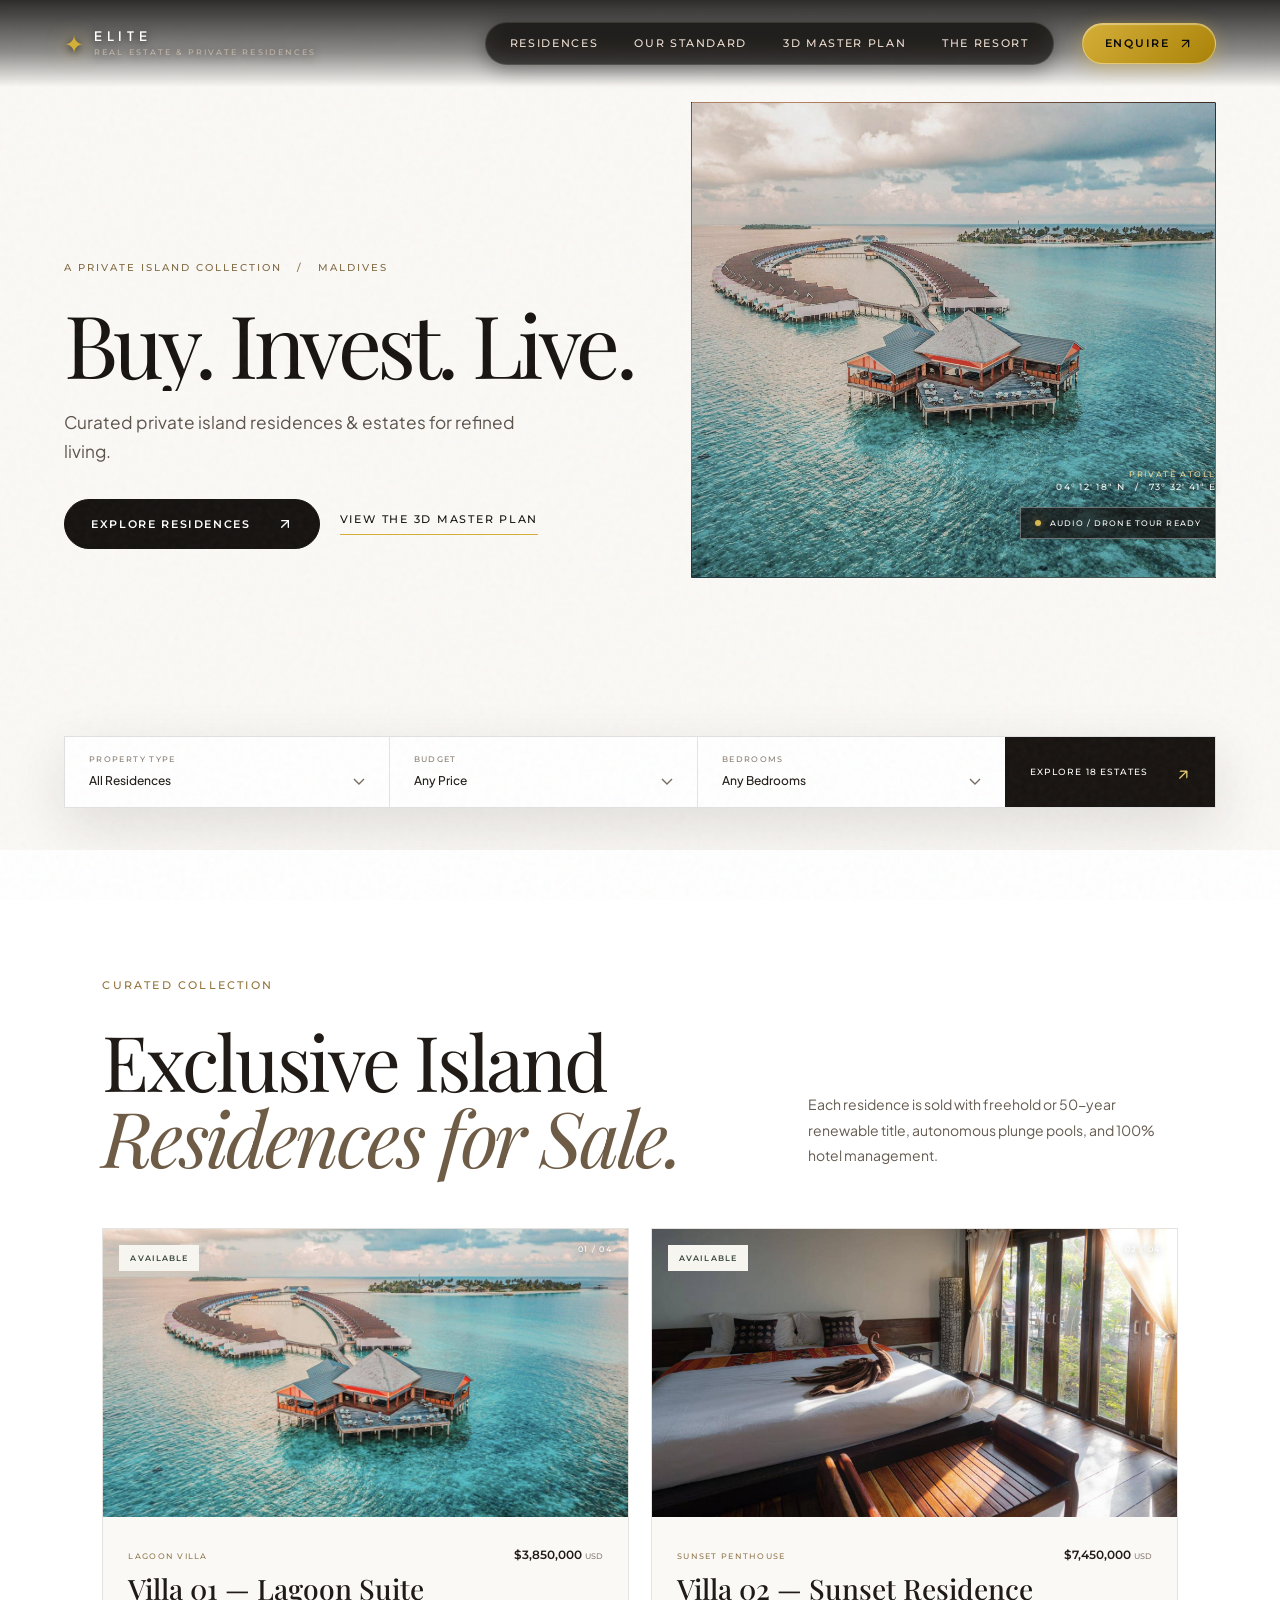
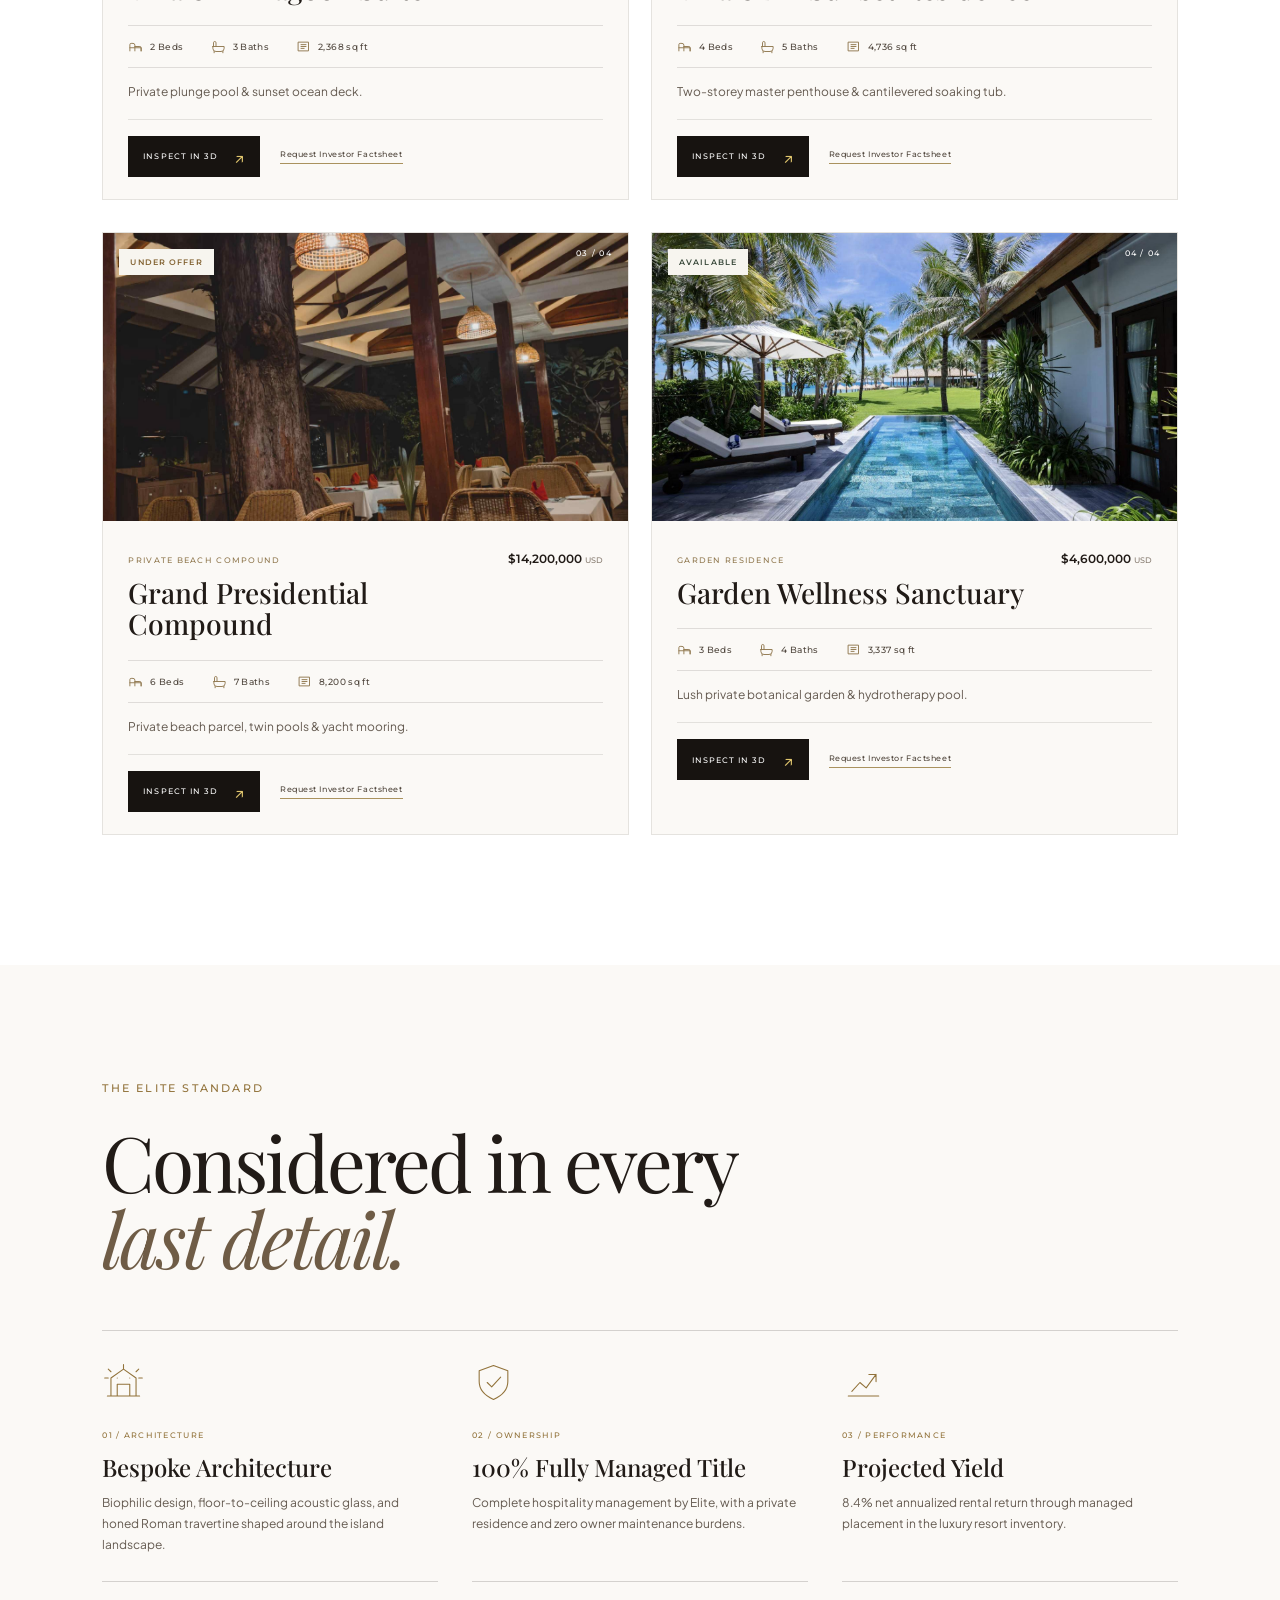
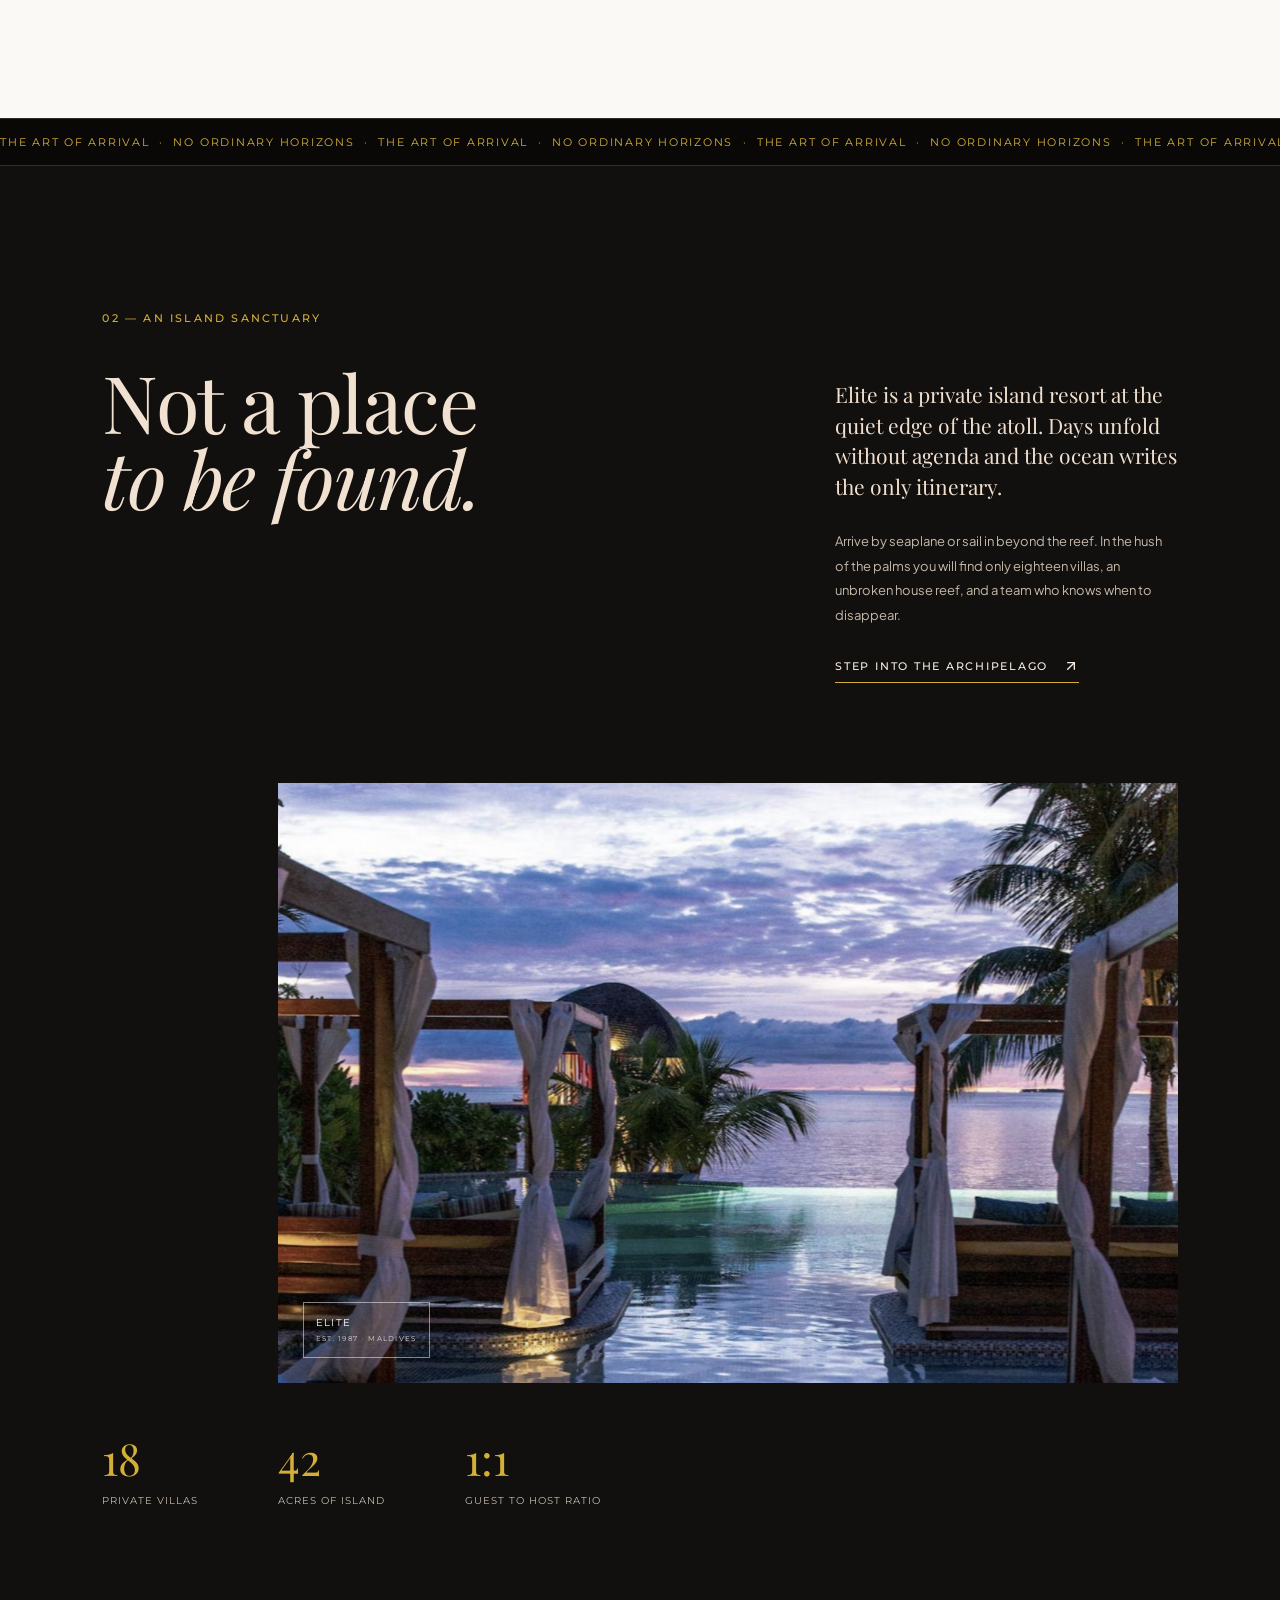
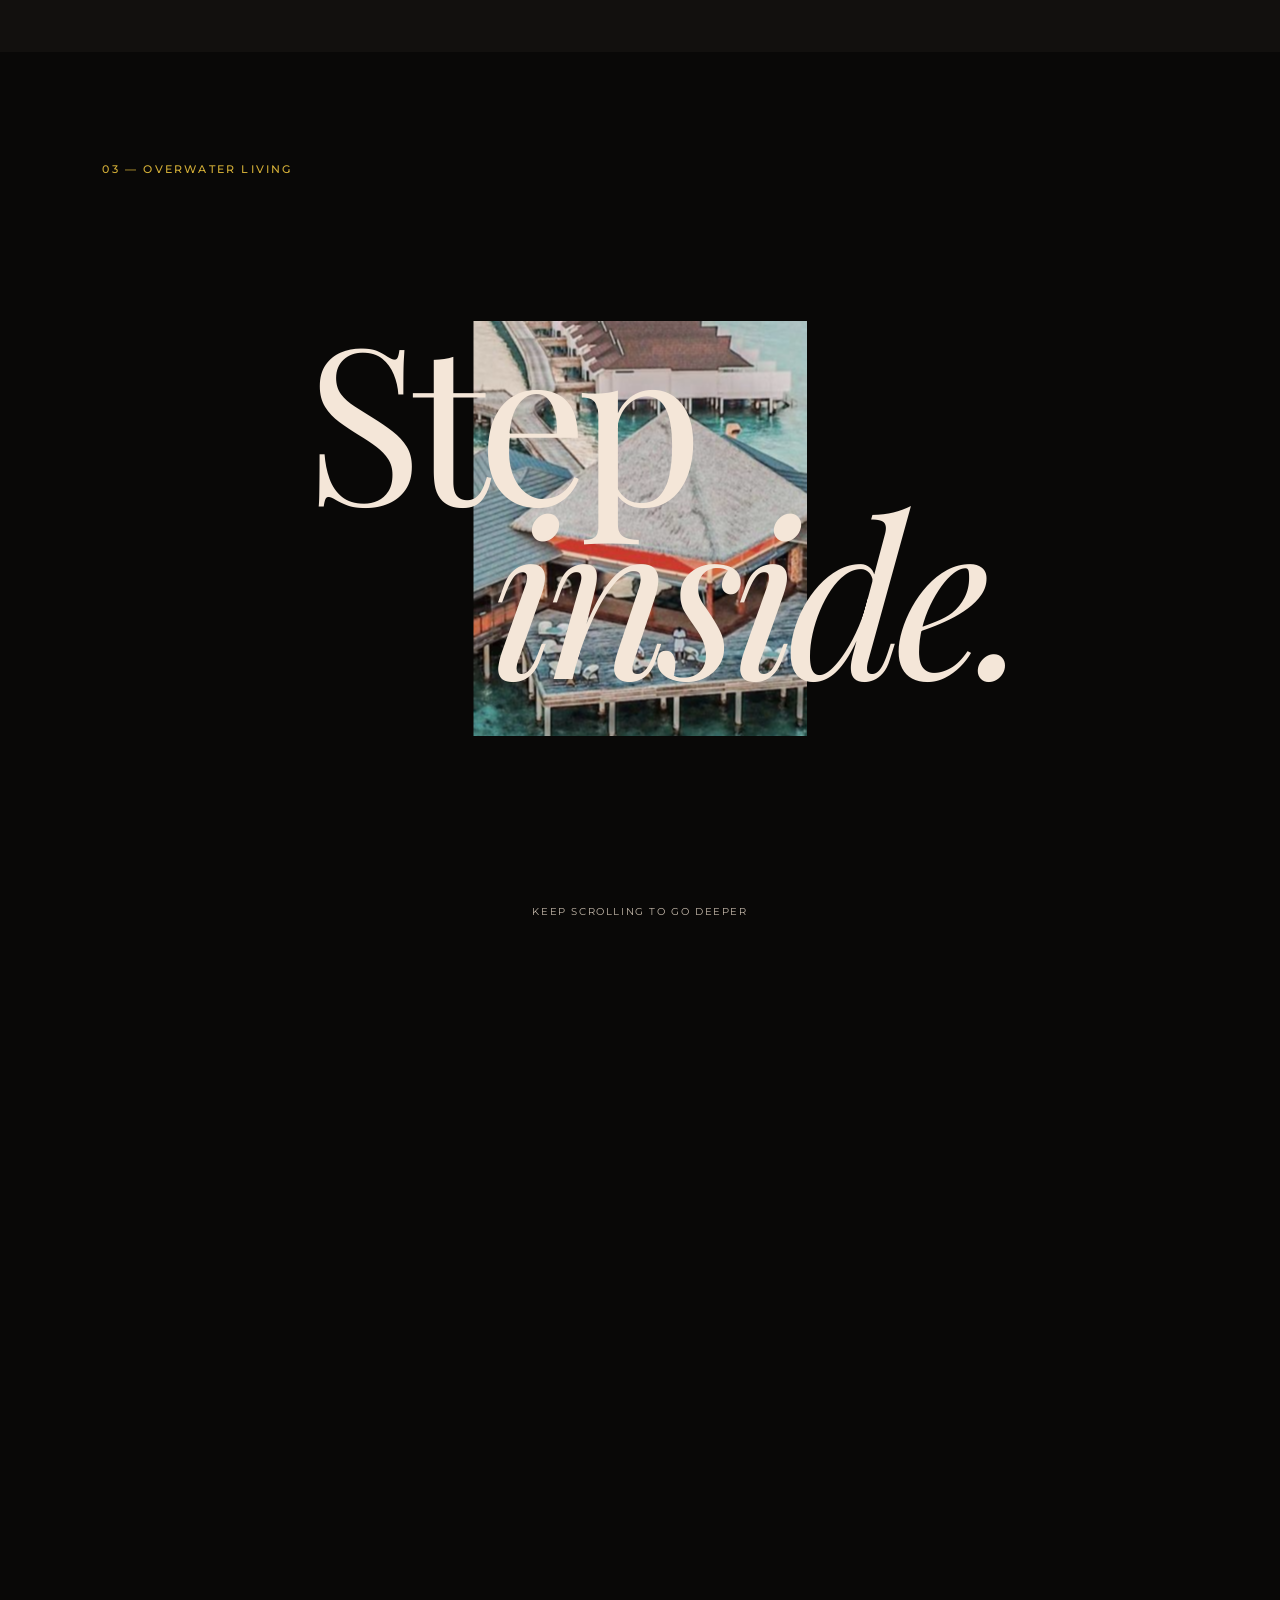
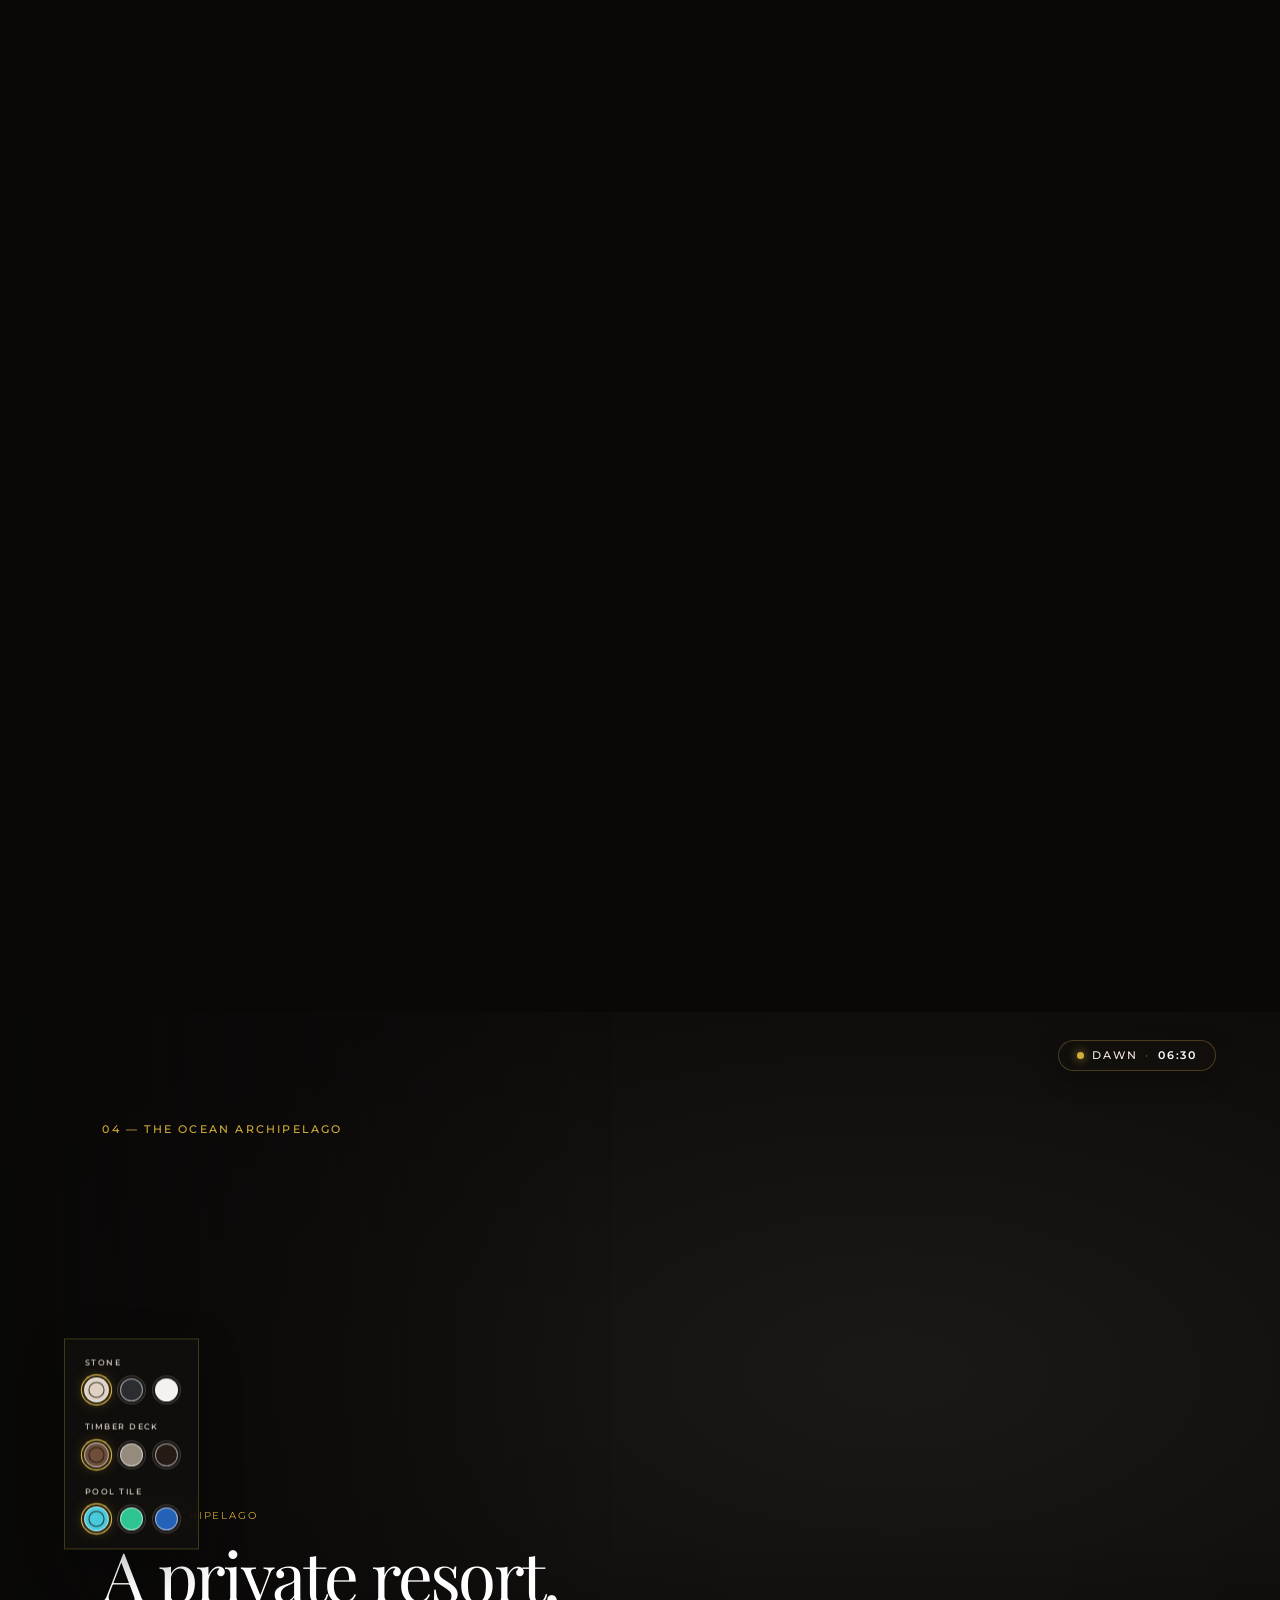
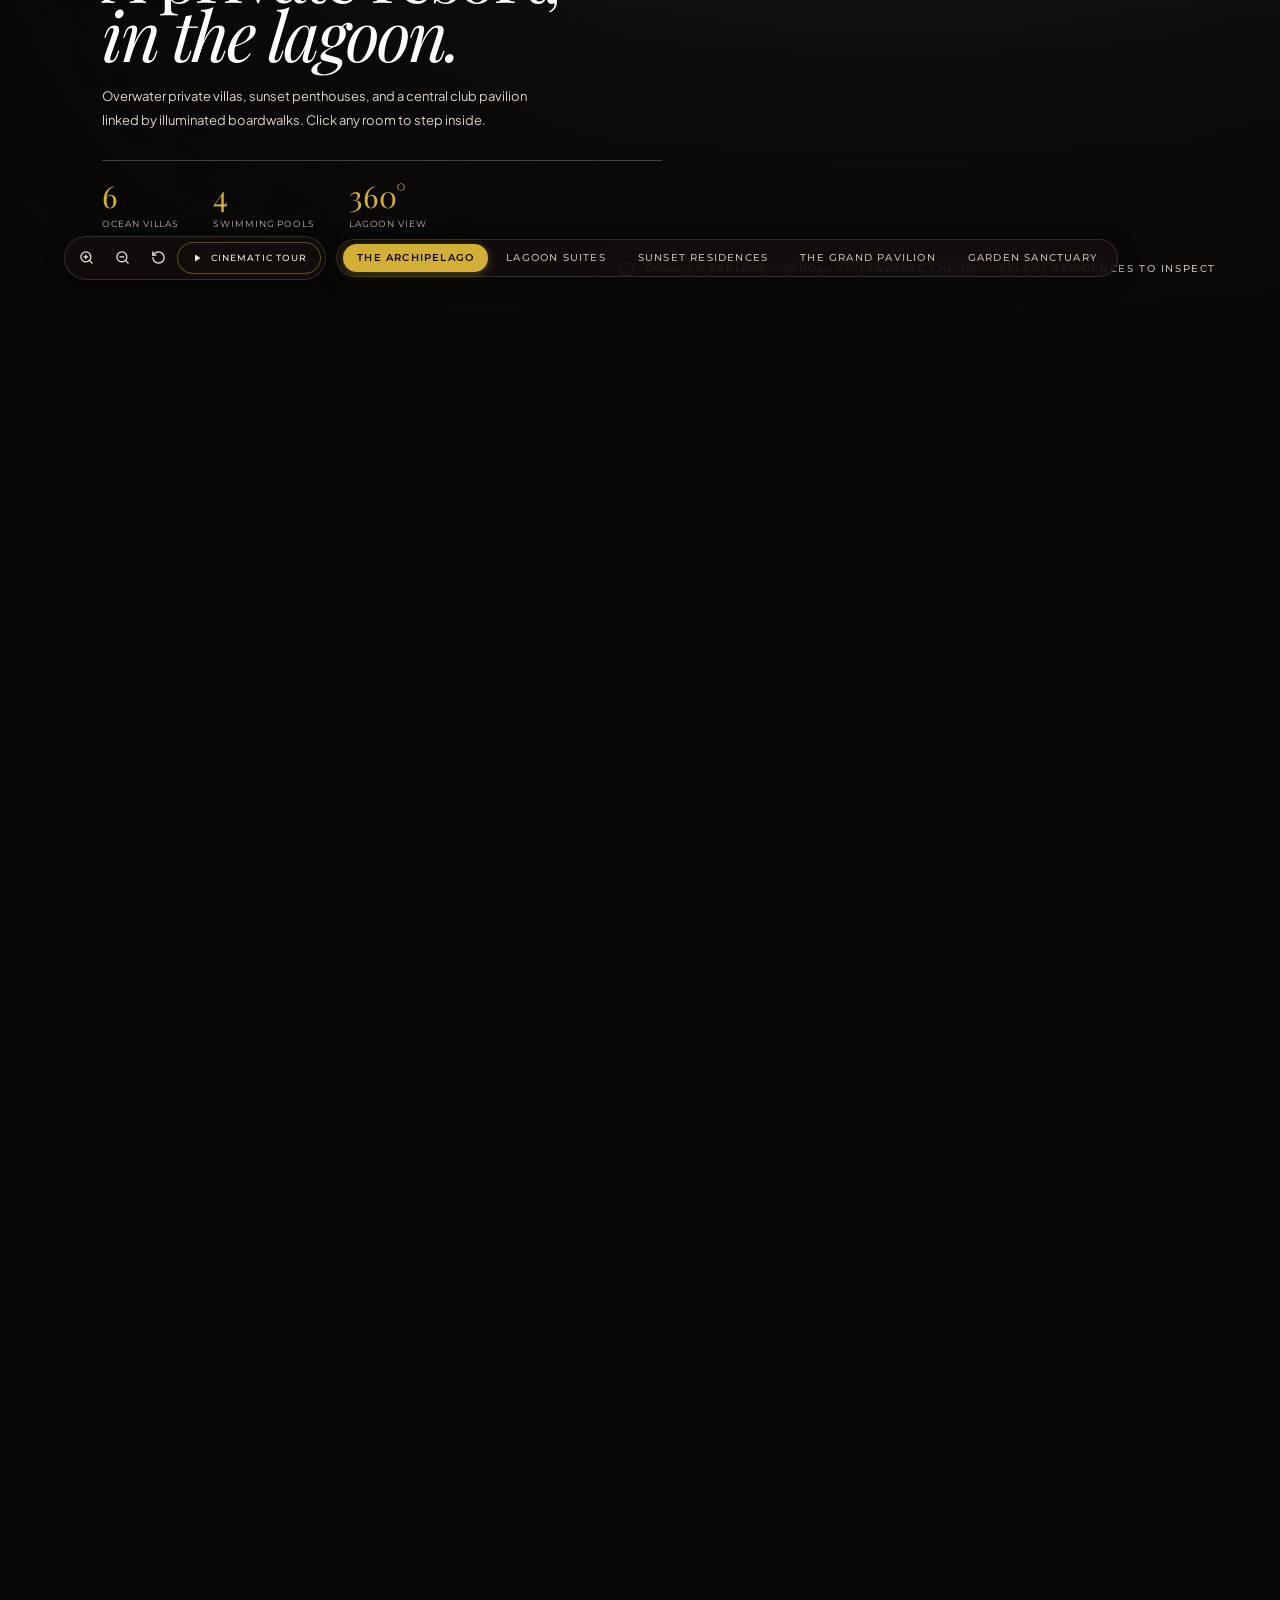
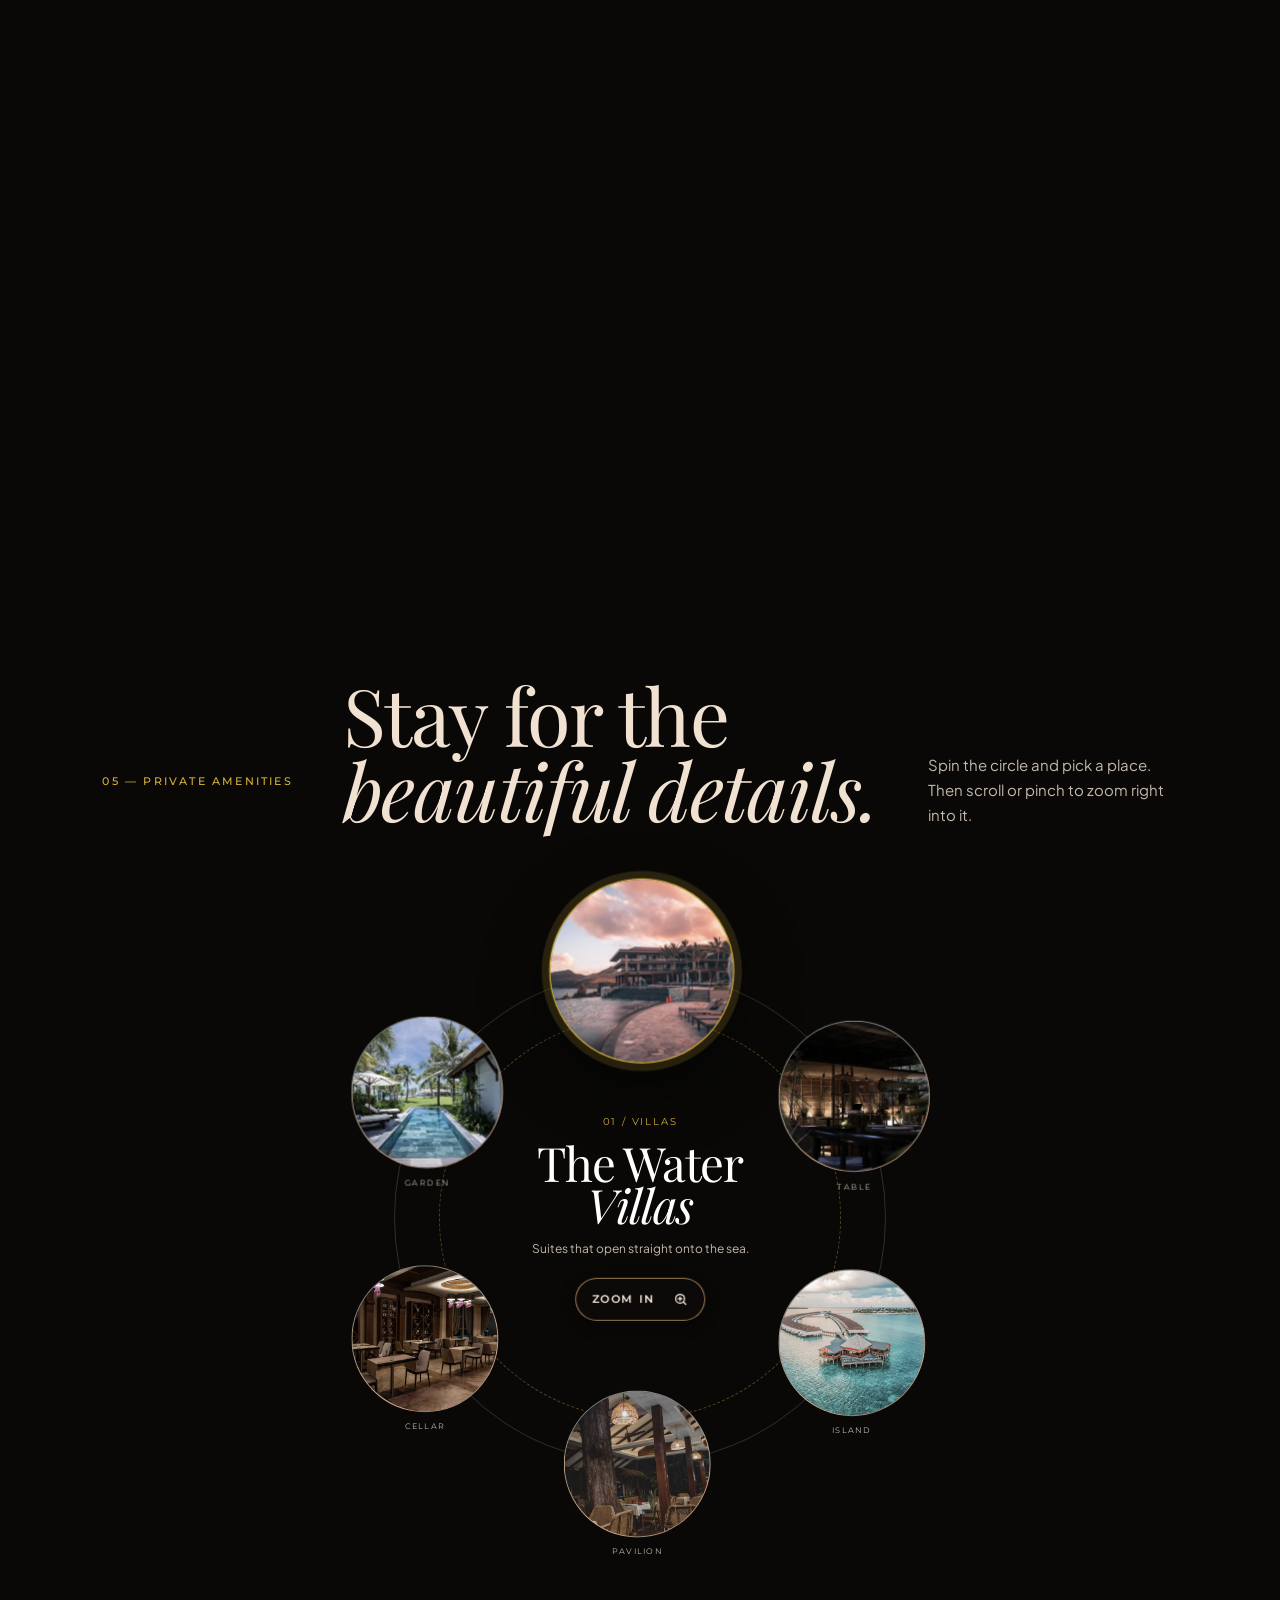
==== commit ed342649: "feat: expand 3D archipelago, automatic solar lighting, high-contrast editorial typography, and video" ====
--- a/index.html
+++ b/index.html
@@ -3,8 +3,8 @@
 <head>
   <meta charset="UTF-8" />
   <meta name="viewport" content="width=device-width, initial-scale=1.0" />
-  <title>Elite — Resort &amp; Residences</title>
-  <meta name="description" content="Elite Resort & Residences — eighteen private villas on a lagoon of your own." />
+  <title>Elite — Real Estate &amp; Private Residences</title>
+  <meta name="description" content="Curated private island residences and estates for refined living at Elite, Maldives." />
   <meta name="theme-color" content="#090807" />
   <link rel="icon" href="data:image/svg+xml,%3Csvg xmlns='http://www.w3.org/2000/svg' viewBox='0 0 32 32'%3E%3Crect width='32' height='32' fill='%23090807'/%3E%3Ctext x='16' y='23' text-anchor='middle' font-size='20' fill='%23d4af37'%3E%E2%9C%A6%3C/text%3E%3C/svg%3E" />
 
@@ -32,15 +32,14 @@
 
   <!-- ═════════ Navigation ═════════ -->
   <header class="site-nav">
-    <a class="logo" href="#top" data-scroll="#top" aria-label="Elite Resort and Residences, home">
-      <span class="logo-mark">✦</span><span>ELITE</span><small>RESORT &amp; RESIDENCES</small>
+    <a class="logo" href="#top" data-scroll="#top" aria-label="Elite Real Estate and Private Residences, home">
+      <span class="logo-mark">✦</span><span>ELITE</span><small>REAL ESTATE &amp; PRIVATE RESIDENCES</small>
     </a>
     <nav class="nav-links d-none d-lg-flex" aria-label="Primary">
+      <a href="#catalog" data-scroll="#catalog">Residences</a>
+      <a href="#pillars" data-scroll="#pillars">Our standard</a>
+      <a href="#model" data-scroll="#model">3D master plan</a>
       <a href="#about" data-scroll="#about">The resort</a>
-      <a href="#villa" data-scroll="#villa">The villa</a>
-      <a href="#amenities" data-scroll="#amenities">Amenities</a>
-      <a href="#activities" data-scroll="#activities">Activities</a>
-      <a href="#gallery" data-scroll="#gallery">Gallery</a>
     </nav>
     <a class="nav-book d-none d-lg-flex" href="#enquire" data-scroll="#enquire">Enquire
       <svg width="15" height="15" viewBox="0 0 24 24" fill="none" stroke="currentColor" stroke-width="2" stroke-linecap="round" stroke-linejoin="round" aria-hidden="true"><path d="M7 7h10v10"/><path d="M7 17 17 7"/></svg>
@@ -53,17 +52,16 @@
   <!-- Mobile / tablet menu (Bootstrap offcanvas) -->
   <div class="offcanvas offcanvas-top site-menu" tabindex="-1" id="siteMenu" aria-labelledby="siteMenuLabel" data-lenis-prevent>
     <div class="site-menu-top">
-      <span class="section-kicker" id="siteMenuLabel">[ MENU ]</span>
+      <span class="section-kicker" id="siteMenuLabel">NAVIGATION</span>
       <button type="button" class="site-menu-close" data-bs-dismiss="offcanvas">Close <span>✕</span></button>
     </div>
     <nav class="site-menu-links" aria-label="Mobile">
-      <a href="#about" data-scroll="#about"><i>01</i>The resort</a>
-      <a href="#villa" data-scroll="#villa"><i>02</i>The villa</a>
-      <a href="#model" data-scroll="#model"><i>03</i>Explore in 3D</a>
-      <a href="#amenities" data-scroll="#amenities"><i>04</i>Amenities</a>
-      <a href="#activities" data-scroll="#activities"><i>05</i>Activities</a>
-      <a href="#gallery" data-scroll="#gallery"><i>06</i>Gallery</a>
-      <a href="#enquire" data-scroll="#enquire"><i>07</i>Enquire</a>
+      <a href="#catalog" data-scroll="#catalog"><i>01</i>Residences</a>
+      <a href="#pillars" data-scroll="#pillars"><i>02</i>Our standard</a>
+      <a href="#model" data-scroll="#model"><i>03</i>3D master plan</a>
+      <a href="#about" data-scroll="#about"><i>04</i>The resort</a>
+      <a href="#amenities" data-scroll="#amenities"><i>05</i>Amenities</a>
+      <a href="#enquire" data-scroll="#enquire"><i>06</i>Enquire</a>
     </nav>
     <div class="site-menu-foot">
       <span>reservations@elite-resort.example</span><span>Baa Atoll · Maldives</span>
@@ -72,33 +70,179 @@
 
   <main class="site-shell">
 
-    <!-- ═════════ 01 · Hero ═════════ -->
-    <section class="hero" id="top">
+    <!-- ═════════ 01 · Real estate hero ═════════ -->
+    <section class="hero realestate-hero" id="top">
       <div class="hero-media">
-        <div class="hero-image" style="background-image:url('assets/img/hero.jpg'),var(--fallback)"></div>
+        <video class="hero-video" autoplay muted loop playsinline preload="metadata" poster="assets/img/lagoon.jpg">
+          <source media="(max-width: 767px)" src="assets/vid/hero-mobile.mp4" type="video/mp4">
+          <source src="assets/vid/hero.mp4" type="video/mp4">
+        </video>
       </div>
       <div class="hero-wash"></div>
       <div class="hero-content">
-        <p class="eyebrow">04° 12' 18" N &nbsp; / &nbsp; 73° 32' 41" E</p>
-        <h1>
-          <span><span>Where the</span></span>
-          <span><span>world falls</span></span>
-          <span><span class="italic">away.</span></span>
-        </h1>
-        <p class="hero-sub">Eighteen private villas on a lagoon of your own.<br />Elite Resort &amp; Residences.</p>
+        <p class="eyebrow">A PRIVATE ISLAND COLLECTION &nbsp; / &nbsp; MALDIVES</p>
+        <h1 class="realestate-hero-title"><span><span>Buy. Invest. Live.</span></span></h1>
+        <p class="hero-sub">Curated private island residences &amp; estates for refined living.</p>
         <div class="hero-actions">
-          <a class="outline-button" href="#enquire" data-scroll="#enquire">Plan your stay
+          <a class="outline-button" href="#catalog" data-scroll="#catalog">Explore residences
             <svg width="16" height="16" viewBox="0 0 24 24" fill="none" stroke="currentColor" stroke-width="2" stroke-linecap="round" stroke-linejoin="round" aria-hidden="true"><path d="M7 7h10v10"/><path d="M7 17 17 7"/></svg>
           </a>
-          <a class="text-link" href="#villa" data-scroll="#villa">Step inside a villa</a>
+          <a class="text-link" href="#model" data-scroll="#model">View the 3D master plan</a>
         </div>
       </div>
       <div class="hero-footer">
-        <span class="scroll-hint">
-          <svg width="15" height="15" viewBox="0 0 24 24" fill="none" stroke="currentColor" stroke-width="2" stroke-linecap="round" stroke-linejoin="round" aria-hidden="true"><path d="M12 5v14"/><path d="m19 12-7 7-7-7"/></svg>
-          Scroll to wander
+        <span class="hero-coordinate">
+          <span>PRIVATE ATOLL</span>
+          04° 12' 18" N &nbsp; / &nbsp; 73° 32' 41" E
         </span>
-        <span class="hero-index">01 <i></i> 08</span>
+        <span class="hero-audio-pill"><i aria-hidden="true"></i> AUDIO / DRONE TOUR READY</span>
+      </div>
+      <form class="property-filter-bar" id="property-filter-form" aria-label="Search private residences">
+        <label class="filter-field">
+          <span>PROPERTY TYPE</span>
+          <select id="filter-type" name="type">
+            <option value="all">All Residences</option>
+            <option value="lagoon">Lagoon Villas</option>
+            <option value="sunset">Sunset Penthouses</option>
+            <option value="beach">Beach Compounds</option>
+          </select>
+        </label>
+        <label class="filter-field">
+          <span>BUDGET</span>
+          <select id="filter-budget" name="budget">
+            <option value="any">Any Price</option>
+            <option value="3-5">$3M - $5M</option>
+            <option value="5-10">$5M - $10M</option>
+            <option value="10+">$10M+ USD</option>
+          </select>
+        </label>
+        <label class="filter-field">
+          <span>BEDROOMS</span>
+          <select id="filter-beds" name="bedrooms">
+            <option value="any">Any Bedrooms</option>
+            <option value="2">2 Bedrooms</option>
+            <option value="3-4">3-4 Bedrooms</option>
+            <option value="5+">5+ Bed Penthouses</option>
+          </select>
+        </label>
+        <button class="filter-search-btn" type="submit">Explore 18 Estates <span aria-hidden="true">↗</span></button>
+      </form>
+    </section>
+
+    <!-- ═════════ 02 · Curated real estate collection ═════════ -->
+    <section class="residences-catalog section" id="catalog">
+      <div class="catalog-header" data-reveal>
+        <span class="section-kicker">CURATED COLLECTION</span>
+        <h2>Exclusive Island<br /><em>Residences for Sale.</em></h2>
+        <p>Each residence is sold with freehold or 50-year renewable title, autonomous plunge pools, and 100% hotel management.</p>
+      </div>
+      <div class="residence-grid" id="residence-grid">
+        <article class="residence-card" data-category="lagoon" data-price="3850000" data-beds="2">
+          <div class="residence-image media">
+            <img loading="lazy" src="assets/img/lagoon.jpg" alt="Overwater Lagoon Suite with private pool" />
+            <span class="residence-status">AVAILABLE</span>
+            <span class="residence-index">01 / 04</span>
+          </div>
+          <div class="residence-card-body">
+            <div class="residence-card-heading"><div><span class="residence-type">LAGOON VILLA</span><h3>Villa 01 — Lagoon Suite</h3></div><strong class="residence-price">$3,850,000 <small>USD</small></strong></div>
+            <ul class="residence-specs" aria-label="Residence specifications">
+              <li><svg viewBox="0 0 24 24" aria-hidden="true"><path d="M3 19V9a2 2 0 0 1 2-2h3a3 3 0 0 1 3 3v9M3 14h18v5M11 12h8a2 2 0 0 1 2 2v5"/></svg>2 Beds</li>
+              <li><svg viewBox="0 0 24 24" aria-hidden="true"><path d="M4 12V6a2 2 0 0 1 4 0v6m-5 0h18v3a5 5 0 0 1-5 5h-8a5 5 0 0 1-5-5v-3Zm2 8v2m14-2v2"/></svg>3 Baths</li>
+              <li><svg viewBox="0 0 24 24" aria-hidden="true"><path d="M4 5h16v14H4zM8 9h8m-8 3h8m-8 3h5"/></svg>2,368 sq ft</li>
+            </ul>
+            <p class="residence-description">Private plunge pool &amp; sunset ocean deck.</p>
+            <div class="residence-actions">
+              <button type="button" class="inspect-property-btn" data-inspect-view="villa1" data-scroll="#model">Inspect in 3D <span aria-hidden="true">↗</span></button>
+              <a class="factsheet-link" href="#enquire" data-scroll="#enquire" data-interest="Factsheet — Villa 01 Lagoon Suite">Request Investor Factsheet</a>
+            </div>
+          </div>
+        </article>
+        <article class="residence-card" data-category="sunset" data-price="7450000" data-beds="4">
+          <div class="residence-image media">
+            <img loading="lazy" src="assets/img/bedroom.jpg" alt="Sunset Residence master penthouse" />
+            <span class="residence-status">AVAILABLE</span>
+            <span class="residence-index">02 / 04</span>
+          </div>
+          <div class="residence-card-body">
+            <div class="residence-card-heading"><div><span class="residence-type">SUNSET PENTHOUSE</span><h3>Villa 02 — Sunset Residence</h3></div><strong class="residence-price">$7,450,000 <small>USD</small></strong></div>
+            <ul class="residence-specs" aria-label="Residence specifications">
+              <li><svg viewBox="0 0 24 24" aria-hidden="true"><path d="M3 19V9a2 2 0 0 1 2-2h3a3 3 0 0 1 3 3v9M3 14h18v5M11 12h8a2 2 0 0 1 2 2v5"/></svg>4 Beds</li>
+              <li><svg viewBox="0 0 24 24" aria-hidden="true"><path d="M4 12V6a2 2 0 0 1 4 0v6m-5 0h18v3a5 5 0 0 1-5 5h-8a5 5 0 0 1-5-5v-3Zm2 8v2m14-2v2"/></svg>5 Baths</li>
+              <li><svg viewBox="0 0 24 24" aria-hidden="true"><path d="M4 5h16v14H4zM8 9h8m-8 3h8m-8 3h5"/></svg>4,736 sq ft</li>
+            </ul>
+            <p class="residence-description">Two-storey master penthouse &amp; cantilevered soaking tub.</p>
+            <div class="residence-actions">
+              <button type="button" class="inspect-property-btn" data-inspect-view="villa2" data-scroll="#model">Inspect in 3D <span aria-hidden="true">↗</span></button>
+              <a class="factsheet-link" href="#enquire" data-scroll="#enquire" data-interest="Factsheet — Villa 02 Sunset Residence">Request Investor Factsheet</a>
+            </div>
+          </div>
+        </article>
+        <article class="residence-card" data-category="beach" data-price="14200000" data-beds="6">
+          <div class="residence-image media">
+            <img loading="lazy" src="assets/img/pavilion.jpg" alt="Private beach presidential compound" />
+            <span class="residence-status is-offer">UNDER OFFER</span>
+            <span class="residence-index">03 / 04</span>
+          </div>
+          <div class="residence-card-body">
+            <div class="residence-card-heading"><div><span class="residence-type">PRIVATE BEACH COMPOUND</span><h3>Grand Presidential Compound</h3></div><strong class="residence-price">$14,200,000 <small>USD</small></strong></div>
+            <ul class="residence-specs" aria-label="Residence specifications">
+              <li><svg viewBox="0 0 24 24" aria-hidden="true"><path d="M3 19V9a2 2 0 0 1 2-2h3a3 3 0 0 1 3 3v9M3 14h18v5M11 12h8a2 2 0 0 1 2 2v5"/></svg>6 Beds</li>
+              <li><svg viewBox="0 0 24 24" aria-hidden="true"><path d="M4 12V6a2 2 0 0 1 4 0v6m-5 0h18v3a5 5 0 0 1-5 5h-8a5 5 0 0 1-5-5v-3Zm2 8v2m14-2v2"/></svg>7 Baths</li>
+              <li><svg viewBox="0 0 24 24" aria-hidden="true"><path d="M4 5h16v14H4zM8 9h8m-8 3h8m-8 3h5"/></svg>8,200 sq ft</li>
+            </ul>
+            <p class="residence-description">Private beach parcel, twin pools &amp; yacht mooring.</p>
+            <div class="residence-actions">
+              <button type="button" class="inspect-property-btn" data-inspect-view="compound" data-scroll="#model">Inspect in 3D <span aria-hidden="true">↗</span></button>
+              <a class="factsheet-link" href="#enquire" data-scroll="#enquire" data-interest="Factsheet — Grand Presidential Compound">Request Investor Factsheet</a>
+            </div>
+          </div>
+        </article>
+        <article class="residence-card" data-category="lagoon" data-price="4600000" data-beds="3">
+          <div class="residence-image media">
+            <img loading="lazy" src="assets/img/garden-pool.jpg" alt="Garden Wellness Sanctuary hydrotherapy pool" />
+            <span class="residence-status">AVAILABLE</span>
+            <span class="residence-index">04 / 04</span>
+          </div>
+          <div class="residence-card-body">
+            <div class="residence-card-heading"><div><span class="residence-type">GARDEN RESIDENCE</span><h3>Garden Wellness Sanctuary</h3></div><strong class="residence-price">$4,600,000 <small>USD</small></strong></div>
+            <ul class="residence-specs" aria-label="Residence specifications">
+              <li><svg viewBox="0 0 24 24" aria-hidden="true"><path d="M3 19V9a2 2 0 0 1 2-2h3a3 3 0 0 1 3 3v9M3 14h18v5M11 12h8a2 2 0 0 1 2 2v5"/></svg>3 Beds</li>
+              <li><svg viewBox="0 0 24 24" aria-hidden="true"><path d="M4 12V6a2 2 0 0 1 4 0v6m-5 0h18v3a5 5 0 0 1-5 5h-8a5 5 0 0 1-5-5v-3Zm2 8v2m14-2v2"/></svg>4 Baths</li>
+              <li><svg viewBox="0 0 24 24" aria-hidden="true"><path d="M4 5h16v14H4zM8 9h8m-8 3h8m-8 3h5"/></svg>3,337 sq ft</li>
+            </ul>
+            <p class="residence-description">Lush private botanical garden &amp; hydrotherapy pool.</p>
+            <div class="residence-actions">
+              <button type="button" class="inspect-property-btn" data-inspect-view="spa" data-scroll="#model">Inspect in 3D <span aria-hidden="true">↗</span></button>
+              <a class="factsheet-link" href="#enquire" data-scroll="#enquire" data-interest="Factsheet — Garden Wellness Sanctuary">Request Investor Factsheet</a>
+            </div>
+          </div>
+        </article>
+      </div>
+      <p class="catalog-empty" id="catalog-empty" hidden>No residences match these filters. Adjust your search to see more of the collection.</p>
+    </section>
+
+    <!-- ═════════ 03 · Architectural pillars ═════════ -->
+    <section class="architecture-pillars section" id="pillars">
+      <div class="pillars-heading" data-reveal>
+        <span class="section-kicker">THE ELITE STANDARD</span>
+        <h2>Considered in every<br /><em>last detail.</em></h2>
+      </div>
+      <div class="pillars-grid">
+        <article class="pillar-card" data-reveal>
+          <svg viewBox="0 0 48 48" aria-hidden="true"><path d="M6 39h36M10 39V19l14-10 14 10v20M17 39V26h14v13M17 19h.01M31 19h.01M24 9V4M7 19H3m42 0h-4M10 12l-3-3m31 3 3-3"/></svg>
+          <span>01 / ARCHITECTURE</span><h3>Bespoke Architecture</h3>
+          <p>Biophilic design, floor-to-ceiling acoustic glass, and honed Roman travertine shaped around the island landscape.</p>
+        </article>
+        <article class="pillar-card" data-reveal>
+          <svg viewBox="0 0 48 48" aria-hidden="true"><path d="M24 5 40 11v12c0 10-7 16-16 20C15 39 8 33 8 23V11l16-6Z"/><path d="m17 24 5 5 10-11"/></svg>
+          <span>02 / OWNERSHIP</span><h3>100% Fully Managed Title</h3>
+          <p>Complete hospitality management by Elite, with a private residence and zero owner maintenance burdens.</p>
+        </article>
+        <article class="pillar-card" data-reveal>
+          <svg viewBox="0 0 48 48" aria-hidden="true"><path d="M7 39h34M11 34l9-10 7 6 11-15M30 15h8v8"/></svg>
+          <span>03 / PERFORMANCE</span><h3>Projected Yield</h3>
+          <p>8.4% net annualized rental return through managed placement in the luxury resort inventory.</p>
+        </article>
       </div>
     </section>
 
@@ -108,7 +252,7 @@
 
     <!-- ═════════ 02 · About ═════════ -->
     <section class="about section" id="about">
-      <div class="section-kicker" data-reveal>[ 02 / THE RESORT ]</div>
+      <div class="section-kicker" data-reveal>02 — AN ISLAND SANCTUARY</div>
       <div class="row about-grid">
         <div class="col-lg-7" data-reveal>
           <h2>Not a place<br /><em>to be found.</em></h2>
@@ -117,7 +261,7 @@
           <div class="about-copy">
             <p class="lead">Elite is a private island resort at the quiet edge of the atoll. Days unfold without agenda and the ocean writes the only itinerary.</p>
             <p>Arrive by seaplane or sail in beyond the reef. In the hush of the palms you will find only eighteen villas, an unbroken house reef, and a team who knows when to disappear.</p>
-            <a class="text-link" href="#model" data-scroll="#model">Explore the villa in 3D
+            <a class="text-link" href="#model" data-scroll="#model">Step into the archipelago
               <svg width="16" height="16" viewBox="0 0 24 24" fill="none" stroke="currentColor" stroke-width="2" stroke-linecap="round" stroke-linejoin="round" aria-hidden="true"><path d="M7 7h10v10"/><path d="M7 17 17 7"/></svg>
             </a>
           </div>
@@ -142,7 +286,7 @@
         <span class="dive-word dive-word-a">Step</span>
         <span class="dive-word dive-word-b"><em>inside.</em></span>
       </div>
-      <div class="dive-kicker section-kicker">[ 03 / THE WATER VILLA ]</div>
+      <div class="dive-kicker section-kicker">03 — OVERWATER LIVING</div>
 
       <div class="dive-window">
         <div class="dive-layer" style="--o:52% 52%;background-image:url('assets/img/lagoon.jpg'),var(--fallback)"></div>
@@ -189,53 +333,147 @@
       <div class="dive-hint" aria-hidden="true">Keep scrolling to go deeper</div>
     </section>
 
-    <!-- ═════════ 04 · 3D villa model (drag to rotate, scroll to take apart) ═════════ -->
-    <section class="model" id="model" aria-label="The villa in 3D">
+    <!-- ═════════ 04 · The Private Ocean Archipelago ═════════ -->
+    <section class="model" id="model" aria-label="The Ocean Archipelago">
       <canvas class="model-canvas" aria-hidden="true"></canvas>
       <div class="model-vignette" aria-hidden="true"></div>
-      <div class="section-kicker model-kicker">[ 04 / THE VILLA IN 3D ]</div>
+      <div class="section-kicker model-kicker">04 — THE OCEAN ARCHIPELAGO</div>
 
       <div class="model-labels" aria-hidden="true">
-        <span class="model-label" data-anchor="pool" data-set="a"><i></i>Infinity pool · 12 m</span>
-        <span class="model-label" data-anchor="jetty" data-set="a"><i></i>Private jetty</span>
-        <span class="model-label" data-anchor="deck" data-set="a"><i></i>Teak sun deck</span>
-        <span class="model-label" data-anchor="roof" data-set="b"><i></i>Roof garden · 90 m²</span>
-        <span class="model-label" data-anchor="l2" data-set="b"><i></i>Level 02 · Master suite · 110 m²</span>
-        <span class="model-label" data-anchor="l1" data-set="b"><i></i>Level 01 · Living &amp; dining · 150 m²</span>
+        <span class="model-label" data-anchor="villa1" data-set="a"><i></i>Villa 01 · Lagoon Suite</span>
+        <span class="model-label" data-anchor="villa2" data-set="a"><i></i>Villa 02 · Sunset Residence</span>
+        <span class="model-label" data-anchor="pavilion" data-set="a"><i></i>Grand Club &amp; Dining</span>
+        <span class="model-label" data-anchor="pool" data-set="b"><i></i>Main Infinity Pool</span>
+        <span class="model-label" data-anchor="spa" data-set="b"><i></i>Wellness &amp; Spa Pavilion</span>
+        <span class="model-label" data-anchor="jetty" data-set="b"><i></i>Arrival Pier</span>
+      </div>
+
+      <div class="solar-status-pill" id="solar-status-pill" aria-live="polite">
+        <i class="solar-orb" aria-hidden="true"></i>
+        <span class="solar-phase-name">GOLDEN HOUR</span>
+        <span class="solar-sep">·</span>
+        <span class="solar-phase-time">18:15</span>
+      </div>
+
+      <aside class="finishes-panel" id="finishes-panel" aria-label="Residence material finishes">
+        <div class="finish-group" data-cat="stone">
+          <span class="finish-label">STONE</span>
+          <div class="swatches">
+            <button type="button" class="swatch active" data-cat="stone" data-key="travertine" style="--swatch-color:#dfd2c4" title="Roman Travertine" aria-label="Apply Roman Travertine" aria-pressed="true"></button>
+            <button type="button" class="swatch" data-cat="stone" data-key="basalt" style="--swatch-color:#2b2d30" title="Charcoal Basalt" aria-label="Apply Charcoal Basalt" aria-pressed="false"></button>
+            <button type="button" class="swatch" data-cat="stone" data-key="thassos" style="--swatch-color:#f4f2ee" title="Grecian Thassos" aria-label="Apply Grecian Thassos" aria-pressed="false"></button>
+          </div>
+        </div>
+        <div class="finish-group" data-cat="timber">
+          <span class="finish-label">TIMBER DECK</span>
+          <div class="swatches">
+            <button type="button" class="swatch active" data-cat="timber" data-key="teak" style="--swatch-color:#6e4e39" title="Smoked Teak" aria-label="Apply Smoked Teak" aria-pressed="true"></button>
+            <button type="button" class="swatch" data-cat="timber" data-key="driftwood" style="--swatch-color:#968a7c" title="Bleached Driftwood" aria-label="Apply Bleached Driftwood" aria-pressed="false"></button>
+            <button type="button" class="swatch" data-cat="timber" data-key="wenge" style="--swatch-color:#261a14" title="Wenge Noir" aria-label="Apply Wenge Noir" aria-pressed="false"></button>
+          </div>
+        </div>
+        <div class="finish-group" data-cat="pool">
+          <span class="finish-label">POOL TILE</span>
+          <div class="swatches">
+            <button type="button" class="swatch active" data-cat="pool" data-key="turquoise" style="--swatch-color:#48cadb" title="Maldivian Cyan" aria-label="Apply Maldivian Cyan pool finish" aria-pressed="true"></button>
+            <button type="button" class="swatch" data-cat="pool" data-key="emerald" style="--swatch-color:#2ec492" title="Emerald Lagoon" aria-label="Apply Emerald Lagoon pool finish" aria-pressed="false"></button>
+            <button type="button" class="swatch" data-cat="pool" data-key="sapphire" style="--swatch-color:#2462b8" title="Midnight Sapphire" aria-label="Apply Midnight Sapphire pool finish" aria-pressed="false"></button>
+          </div>
+        </div>
+      </aside>
+
+      <aside class="arch-spec-drawer" id="arch-spec-drawer" aria-label="Architectural specification" aria-hidden="true">
+        <header class="spec-header">
+          <div>
+            <span class="spec-kicker">ARCHITECTURAL SPECIFICATION</span>
+            <h3 class="spec-title">Villa 01 — Lagoon Suite</h3>
+          </div>
+          <button type="button" class="spec-close" aria-label="Close specification drawer">✕</button>
+        </header>
+        <div class="spec-grid">
+          <div class="spec-item"><span>Gross Living Area</span><strong data-spec="area">220 m² / 2,368 sq ft</strong></div>
+          <div class="spec-item"><span>Ceiling Clearance</span><strong data-spec="ceiling">3.6m Cantilevered</strong></div>
+          <div class="spec-item"><span>Water Frontage</span><strong data-spec="frontage">24m Private Lagoon</strong></div>
+          <div class="spec-item"><span>Solar Orientation</span><strong data-spec="orientation">240° WSW Sunset</strong></div>
+        </div>
+        <div class="spec-level-switch" role="group" aria-label="Sunset Residence levels" hidden>
+          <button type="button" class="spec-level-pill active" data-level="all">All Levels</button>
+          <button type="button" class="spec-level-pill" data-level="level1">Level 1: Living &amp; Pool</button>
+          <button type="button" class="spec-level-pill" data-level="level2">Level 2: Master Penthouse</button>
+        </div>
+        <button type="button" id="btn-toggle-cutaway" class="cutaway-toggle-btn" aria-pressed="false">
+          <span>Inspect Spatial Plan</span>
+          <i aria-hidden="true">↗</i>
+        </button>
+      </aside>
+
+      <div class="tour-letterbox" id="tour-letterbox" aria-hidden="true">
+        <div class="letterbox-bar letterbox-top">
+          <span class="tour-live-tag">● AUTOPILOT TOUR</span>
+          <button type="button" id="btn-exit-tour" class="tour-exit-btn">Exit Tour <span>[ESC]</span></button>
+        </div>
+        <div class="letterbox-bar letterbox-bottom">
+          <div class="tour-caption" id="tour-caption">01 · LAGOON ARRIVAL</div>
+          <div class="tour-progress-track" aria-hidden="true"><div class="tour-progress-fill" id="tour-progress-fill"></div></div>
+        </div>
       </div>
 
       <div class="dive-caps model-caps">
         <article class="dive-cap">
-          <span class="dive-cap-kicker">01 / THE FORM</span>
-          <h3>A villa,<br /><em>in the round.</em></h3>
-          <p>Two cantilevered levels in pale stone and glass, set on a teak deck above the lagoon. Drag to turn it. Scroll to take it apart.</p>
-          <ul><li><b>350</b> m² total</li><li><b>3</b> levels</li><li><b>South</b> lagoon facing</li></ul>
+          <span class="dive-cap-kicker">01 / THE ARCHIPELAGO</span>
+          <h3>A private resort,<br /><em>in the lagoon.</em></h3>
+          <p>Overwater private villas, sunset penthouses, and a central club pavilion linked by illuminated boardwalks. Click any room to step inside.</p>
+          <ul><li><b>6</b> ocean villas</li><li><b>4</b> swimming pools</li><li><b>360°</b> lagoon view</li></ul>
         </article>
         <article class="dive-cap">
-          <span class="dive-cap-kicker">02 / THE LAYERS</span>
-          <h3>Three levels,<br /><em>lifted apart.</em></h3>
-          <p>Living and dining open to the deck. The master suite floats above with its own terrace. The roof is a garden under the stars.</p>
-          <ul><li><b>150</b> m² living level</li><li><b>110</b> m² master level</li><li><b>90</b> m² roof garden</li></ul>
+          <span class="dive-cap-kicker">02 / THE SUITES</span>
+          <h3>Private rooms,<br /><em>above the water.</em></h3>
+          <p>Each villa features autonomous private plunge pools, king suites, and panoramic ocean decks. Scroll or tap below to explore each room.</p>
+          <ul><li><b>440 m²</b> sunset residence</li><li><b>220 m²</b> lagoon suites</li><li><b>Private</b> plunge pools</li></ul>
         </article>
         <article class="dive-cap">
           <span class="dive-cap-kicker">03 / THE EVENING</span>
-          <h3>Then the lights<br /><em>come on.</em></h3>
-          <p>At dusk the glass glows, the pool lights and the jetty lanterns lead you home from the reef.</p>
-          <ul><li><b>12 m</b> lit pool</li><li><b>40 m</b> lantern jetty</li><li><b>0</b> neighbours</li></ul>
-        </article>
+          <h3>Then the island<br /><em>comes alive.</em></h3>
+          <p>At dusk, illuminated timber walkways, turquoise underwater pool lights, and overwater chandeliers glow in unison.</p>
+          <ul><li><b>22m</b> infinity pool</li><li><b>140m</b> boardwalk network</li><li><b>Zero</b> distractions</li></ul>
+        </article>
+      </div>
+
+      <div class="model-controls" aria-label="Resort Navigation">
+        <div class="model-hud-group">
+          <button type="button" class="model-hud-btn" id="btn-zoom-in" title="Zoom in" aria-label="Zoom in">
+            <svg width="15" height="15" viewBox="0 0 24 24" fill="none" stroke="currentColor" stroke-width="2" stroke-linecap="round" stroke-linejoin="round"><circle cx="11" cy="11" r="8"/><line x1="21" y1="21" x2="16.65" y2="16.65"/><line x1="11" y1="8" x2="11" y2="14"/><line x1="8" y1="11" x2="14" y2="11"/></svg>
+          </button>
+          <button type="button" class="model-hud-btn" id="btn-zoom-out" title="Zoom out" aria-label="Zoom out">
+            <svg width="15" height="15" viewBox="0 0 24 24" fill="none" stroke="currentColor" stroke-width="2" stroke-linecap="round" stroke-linejoin="round"><circle cx="11" cy="11" r="8"/><line x1="21" y1="21" x2="16.65" y2="16.65"/><line x1="8" y1="11" x2="14" y2="11"/></svg>
+          </button>
+          <button type="button" class="model-hud-btn" id="btn-reset-cam" title="Reset view" aria-label="Reset view">
+            <svg width="15" height="15" viewBox="0 0 24 24" fill="none" stroke="currentColor" stroke-width="2" stroke-linecap="round" stroke-linejoin="round"><path d="M3 12a9 9 0 1 0 9-9 9.75 9.75 0 0 0-6.74 2.74L3 8"/><path d="M3 3v5h5"/></svg>
+          </button>
+          <button type="button" id="btn-play-tour" class="model-tour-btn" aria-pressed="false">
+            <svg viewBox="0 0 24 24" aria-hidden="true"><path d="M8 5v14l11-7z"/></svg>
+            <span>Cinematic Tour</span>
+          </button>
+        </div>
+        <div class="model-views-group">
+          <button type="button" class="model-view-pill active" data-view="overview">The Archipelago</button>
+          <button type="button" class="model-view-pill" data-view="villa1">Lagoon Suites</button>
+          <button type="button" class="model-view-pill" data-view="villa2">Sunset Residences</button>
+          <button type="button" class="model-view-pill" data-view="pavilion">The Grand Pavilion</button>
+          <button type="button" class="model-view-pill" data-view="spa">Garden Sanctuary</button>
+        </div>
       </div>
 
       <div class="model-hint" aria-hidden="true">
         <svg width="18" height="18" viewBox="0 0 24 24" fill="none" stroke="currentColor" stroke-width="1.5" stroke-linecap="round" stroke-linejoin="round"><path d="M21 12a9 9 0 1 1-3-6.7"/><path d="M21 4v5h-5"/></svg>
-        Drag to rotate · Scroll to explore
-      </div>
-      <p class="model-fallback">3D view needs WebGL, which this browser has switched off. Everything else on the page works as normal.</p>
+        Drag to explore · Scroll to traverse the day · Select residences to inspect
+      </div>
     </section>
 
     <!-- ═════════ 05 · Amenities ═════════ -->
     <section class="experiences section" id="amenities">
       <div class="section-heading" data-reveal>
-        <div class="section-kicker">[ 05 / AMENITIES ]</div>
+        <div class="section-kicker">05 — PRIVATE AMENITIES</div>
         <h2>Stay for the<br /><em>beautiful details.</em></h2>
         <p>Spin the circle and pick a place. Then scroll or pinch to zoom right into it.</p>
       </div>
@@ -283,7 +521,7 @@
     <!-- ═════════ 06 · Activities (horizontal day) ═════════ -->
     <section class="day" id="activities">
       <div class="section-heading day-head">
-        <div class="section-kicker">[ 06 / A DAY AT ELITE ]</div>
+        <div class="section-kicker">06 — A DAY AT ELITE</div>
         <h2>From first light<br /><em>to last swim.</em></h2>
         <p>Six ways to spend the hours. Scroll or swipe through the day.</p>
       </div>
@@ -320,7 +558,7 @@
     <section class="own" aria-label="Elite Residences">
       <div class="row align-items-end gy-5">
         <div class="col-lg-7" data-reveal>
-          <div class="section-kicker">[ ELITE RESIDENCES ]</div>
+          <div class="section-kicker">ELITE RESIDENCES</div>
           <h2>Stay for a week.<br /><em>Or own it forever.</em></h2>
         </div>
         <div class="col-lg-4 offset-lg-1" data-reveal>
@@ -337,7 +575,7 @@
     <section class="gallery section" id="gallery">
       <div class="section-heading gallery-heading" data-reveal>
         <div>
-          <div class="section-kicker">[ 07 / GALLERY ]</div>
+          <div class="section-kicker">07 — PERSPECTIVES</div>
           <h2>Collected<br /><em>light.</em></h2>
         </div>
         <p>A glimpse into the hours<br />you will never want to end.</p>
@@ -375,7 +613,7 @@
       <div class="row gx-lg-5 gy-5">
         <div class="col-lg-5" data-reveal>
           <div class="enquiry-intro">
-            <div class="section-kicker">[ 08 / YOUR ARRIVAL ]</div>
+            <div class="section-kicker">08 — ARRIVAL &amp; TRANSFERS</div>
             <h2>Begin<br /><em>somewhere.</em></h2>
             <p>Tell us a little about the escape you are imagining. Our concierge will be in touch within 24 hours.</p>
             <div class="contact-detail">
@@ -419,6 +657,10 @@
                   <label class="form-label" for="f-interest">I’m interested in</label>
                   <select class="form-select" id="f-interest" name="interest">
                     <option>A villa stay</option><option>A celebration</option><option>A wedding</option><option>Villa ownership</option>
+                    <option>Factsheet — Villa 01 Lagoon Suite</option>
+                    <option>Factsheet — Villa 02 Sunset Residence</option>
+                    <option>Factsheet — Grand Presidential Compound</option>
+                    <option>Factsheet — Garden Wellness Sanctuary</option>
                   </select>
                 </div>
                 <div class="col-12">
@@ -446,7 +688,12 @@
 
     <!-- ═════════ Closing call to action ═════════ -->
     <section class="closing-cta">
-      <div class="closing-media" style="background-image:url('assets/img/garden-pool.jpg'),var(--fallback)"></div>
+      <div class="closing-media" style="background-image:url('assets/img/garden-pool.jpg'),var(--fallback)">
+        <video class="closing-video" autoplay muted loop playsinline preload="none" poster="assets/img/garden-pool.jpg">
+          <source src="assets/vid/resort-experience.mp4" type="video/mp4">
+        </video>
+      </div>
+      <div class="closing-wash"></div>
       <div class="closing-inner" data-reveal>
         <div class="section-kicker">[ THE LAST WORD ]</div>
         <h2>Leave the ordinary<br /><em>at the waterline.</em></h2>
--- a/assets/css/style.css
+++ b/assets/css/style.css
@@ -11,8 +11,8 @@
 
 /* ───────── 1. Tokens & base ───────── */
 :root {
-  --void: #090807; --espresso: #151210; --sand: #e8d5c4; --gold: #d4af37;
-  --terra: #c86d51; --muted: #a39b93; --line: #e8d5c42e;
+  --void: #090807; --espresso: #151210; --sand: #f5ebe1; --gold: #d4af37;
+  --terra: #c86d51; --muted: #c4b8aa; --line: #e8d5c42e;
   --serif: "Playfair Display", Georgia, "Times New Roman", serif;
   --sans: "Plus Jakarta Sans", system-ui, -apple-system, sans-serif;
   --mono: "Montserrat", "Plus Jakarta Sans", sans-serif;
@@ -94,7 +94,7 @@
 /* ───────── 3. Hero & marquee ───────── */
 .hero { align-items: flex-end; display: flex; height: 100vh; height: 100svh; min-height: 680px; overflow: hidden; padding: 0 5vw 11vh; position: relative; }
 .hero-media { inset: 0; overflow: hidden; position: absolute; }
-.hero-image { background-image: var(--fallback); background-position: center 58%; background-size: cover; filter: saturate(.72); inset: -5% 0 0; position: absolute; will-change: transform; }
+.hero-video { width: 100%; height: 100%; object-fit: cover; filter: brightness(.88) saturate(.95); }
 .hero-wash { background: linear-gradient(90deg, rgba(9, 8, 7, .74), rgba(9, 8, 7, .18) 65%), linear-gradient(0deg, rgba(9, 8, 7, .8), transparent 55%), linear-gradient(180deg, rgba(9, 8, 7, .75) 0%, transparent 40%); inset: 0; position: absolute; }
 .hero-content { max-width: 820px; position: relative; z-index: 1; }
 .hero h1 { color: #f4e6d8; font: 400 clamp(58px, 9vw, 145px)/.94 var(--serif); letter-spacing: -.02em; margin: 24px 0 32px; }
@@ -109,6 +109,81 @@
 @keyframes nudge { 50% { transform: translateY(5px); } }
 .hero-index { align-items: center; display: flex; gap: 13px; }
 .hero-index i { background: var(--gold); display: inline-block; height: 1px; width: 80px; }
+
+/* Private-residence landing hero */
+.realestate-hero { align-items: center; background: #fbf9f6; color: var(--espresso); height: auto; min-height: 850px; padding: 150px 5vw 190px; }
+.realestate-hero .hero-media { background: var(--fallback); border: 1px solid rgba(21, 18, 16, .08); height: 56%; inset: 12% 5vw auto auto; overflow: hidden; width: 41%; }
+.realestate-hero .hero-video { filter: brightness(.94) saturate(.82); }
+.realestate-hero .hero-wash { display: none; }
+.realestate-hero .hero-content { max-width: 760px; width: 55%; z-index: 2; }
+.realestate-hero .eyebrow { color: #806b43; font-size: 10px; }
+.realestate-hero-title { color: #171310 !important; font: 400 clamp(58px, 6.8vw, 104px)/.93 var(--serif) !important; letter-spacing: -.055em !important; margin: 28px 0 24px !important; white-space: nowrap; }
+.realestate-hero .hero-sub { color: #5c534b; font: 400 clamp(14px, 1.35vw, 18px)/1.7 var(--sans); max-width: 490px; }
+.realestate-hero .hero-actions { gap: 20px; }
+.realestate-hero .outline-button { background: var(--espresso); border-color: var(--espresso); box-shadow: none; color: #fff; }
+.realestate-hero .outline-button:hover { background: var(--gold); border-color: var(--gold); color: var(--espresso); }
+.realestate-hero .text-link { color: var(--espresso); }
+.realestate-hero .text-link:hover { color: #8e6e1d; }
+.realestate-hero .hero-footer { align-items: flex-end; bottom: auto; color: var(--espresso); flex-direction: column; gap: 12px; left: auto; right: 5vw; text-align: right; top: 55%; }
+.hero-coordinate { color: #f8f5f0; display: flex; flex-direction: column; font: 500 9px/1.6 var(--mono); letter-spacing: .14em; text-shadow: 0 1px 9px rgba(0,0,0,.7); }
+.hero-coordinate span { color: #f3d996; font-size: 8px; letter-spacing: .2em; }
+.hero-audio-pill { align-items: center; background: rgba(18, 16, 14, .72); border: 1px solid rgba(255,255,255,.35); color: #fff; display: inline-flex; font: 500 8px/1 var(--mono); gap: 9px; letter-spacing: .14em; padding: 11px 14px; }
+.hero-audio-pill i { background: #d9b850; border-radius: 50%; box-shadow: 0 0 10px rgba(216,181,72,.65); height: 6px; width: 6px; }
+.property-filter-bar { align-items: stretch; background: rgba(255,255,255,.96); border: 1px solid rgba(35,29,24,.13); box-shadow: 0 18px 55px rgba(31,25,20,.12); bottom: 42px; display: grid; grid-template-columns: 1.05fr 1fr 1fr auto; left: 5vw; position: absolute; right: 5vw; z-index: 4; }
+.filter-field { display: flex; flex-direction: column; justify-content: center; min-width: 0; padding: 17px 24px; }
+.filter-field + .filter-field { border-left: 1px solid rgba(35,29,24,.12); }
+.filter-field span { color: #867b70; font: 500 8px/1.4 var(--mono); letter-spacing: .17em; margin-bottom: 8px; }
+.filter-field select { appearance: none; background: transparent url("data:image/svg+xml,%3Csvg xmlns='http://www.w3.org/2000/svg' width='12' height='8' viewBox='0 0 12 8'%3E%3Cpath d='m1 1 5 5 5-5' fill='none' stroke='%23766b60' stroke-width='1.4'/%3E%3C/svg%3E") no-repeat right center; border: 0; border-radius: 0; color: #211b17; cursor: pointer; font: 500 12px/1.4 var(--sans); outline: none; padding: 0 20px 0 0; width: 100%; }
+.filter-search-btn { align-items: center; background: #171310; color: #fff; display: inline-flex; font: 500 9px/1.2 var(--mono); gap: 22px; justify-content: space-between; letter-spacing: .12em; min-width: 210px; padding: 0 25px; text-transform: uppercase; transition: background .25s, color .25s; }
+.filter-search-btn span { color: #e2c76f; font: 18px/1 var(--sans); }
+.filter-search-btn:hover { background: #d4af37; color: #171310; }
+.filter-search-btn:hover span { color: #171310; }
+
+/* Bright editorial property collection */
+.residences-catalog { background: #fff; color: #211b17; padding-bottom: 130px; padding-top: 128px; }
+.catalog-header { align-items: end; display: grid; gap: 30px 6vw; grid-template-columns: 1fr minmax(240px, 370px); margin: 0 auto 54px; max-width: 1500px; }
+.catalog-header .section-kicker { color: #92733b; grid-column: 1 / -1; margin: 0; }
+.catalog-header h2, .pillars-heading h2 { color: #211b17; font: 400 clamp(45px, 6vw, 82px)/.98 var(--serif); grid-column: 1; letter-spacing: -.04em; }
+.catalog-header h2 em, .pillars-heading h2 em { color: #6f5c46; }
+.catalog-header > p { color: #655b51; font: 400 14px/1.8 var(--sans); grid-column: 2; grid-row: 2; max-width: 360px; padding-bottom: 6px; }
+.residence-grid { display: grid; gap: 32px 22px; grid-template-columns: repeat(2, minmax(0, 1fr)); margin: 0 auto; max-width: 1500px; }
+.residence-card { background: #fbf9f6; border: 1px solid rgba(35,29,24,.1); color: #211b17; min-width: 0; transition: box-shadow .35s, transform .35s; }
+.residence-card:hover { box-shadow: 0 18px 45px rgba(31,25,20,.11); transform: translateY(-4px); }
+.residence-image { aspect-ratio: 1.82 / 1; overflow: hidden; position: relative; }
+.residence-image img { height: 100%; object-fit: cover; transition: transform .75s var(--ease), opacity .6s; width: 100%; }
+.residence-card:hover .residence-image img { transform: scale(1.035); }
+.residence-status, .residence-index { position: absolute; top: 16px; }
+.residence-status { background: #f7f5ef; color: #39493b; font: 600 8px/1 var(--mono); left: 16px; letter-spacing: .14em; padding: 9px 11px; }
+.residence-status.is-offer { color: #836332; }
+.residence-index { color: #fff; font: 500 8px/1 var(--mono); letter-spacing: .16em; right: 16px; text-shadow: 0 1px 8px rgba(0,0,0,.6); }
+.residence-card-body { padding: 24px 25px 22px; }
+.residence-card-heading { align-items: flex-start; display: flex; gap: 16px; justify-content: space-between; }
+.residence-type { color: #90784f; font: 500 8px/1.4 var(--mono); letter-spacing: .16em; }
+.residence-card h3 { color: #211b17; font: 500 clamp(20px, 2.2vw, 29px)/1.12 var(--serif); margin-top: 8px; }
+.residence-price { color: #211b17; flex: none; font: 600 12px/1.5 var(--mono); padding-top: 5px; text-align: right; }
+.residence-price small { color: #867b70; font-size: 8px; font-weight: 500; }
+.residence-specs { border-bottom: 1px solid rgba(35,29,24,.13); border-top: 1px solid rgba(35,29,24,.13); display: flex; flex-wrap: wrap; gap: 16px 27px; margin: 20px 0 14px; padding: 13px 0; }
+.residence-specs li { align-items: center; color: #51483f; display: inline-flex; font: 500 9px/1 var(--mono); gap: 7px; letter-spacing: .04em; }
+.residence-specs svg { fill: none; height: 15px; stroke: #90784f; stroke-linecap: round; stroke-linejoin: round; stroke-width: 1.5; width: 15px; }
+.residence-description { color: #655b51; font: 400 12px/1.6 var(--sans); min-height: 20px; }
+.residence-actions { align-items: center; border-top: 1px solid rgba(35,29,24,.11); display: flex; flex-wrap: wrap; gap: 13px 20px; margin-top: 17px; padding-top: 16px; }
+.inspect-property-btn { align-items: center; background: #171310; color: #fff; display: inline-flex; font: 500 8px/1 var(--mono); gap: 17px; letter-spacing: .13em; padding: 13px 15px; text-transform: uppercase; transition: background .25s, color .25s; }
+.inspect-property-btn:hover { background: #d4af37; color: #171310; }
+.inspect-property-btn span { color: #e2c76f; font: 15px/1 var(--sans); }
+.inspect-property-btn:hover span { color: #171310; }
+.factsheet-link { border-bottom: 1px solid #aa925e; color: #50463c; font: 500 8px/1.5 var(--mono); letter-spacing: .07em; padding-bottom: 3px; transition: color .2s; }
+.factsheet-link:hover { color: #90701e; }
+.catalog-empty { color: #655b51; font: 400 15px/1.6 var(--sans); margin: 40px auto 0; max-width: 1500px; }
+
+.architecture-pillars { background: #fbf9f6; color: #211b17; padding-bottom: 136px; padding-top: 116px; }
+.pillars-heading { margin: 0 auto 55px; max-width: 1500px; }
+.pillars-heading .section-kicker { color: #92733b; display: block; margin-bottom: 28px; }
+.pillars-grid { border-top: 1px solid rgba(35,29,24,.18); display: grid; gap: 0 34px; grid-template-columns: repeat(3, minmax(0, 1fr)); margin: 0 auto; max-width: 1500px; }
+.pillar-card { border-bottom: 1px solid rgba(35,29,24,.18); padding: 30px 6px 26px 0; }
+.pillar-card svg { fill: none; height: 43px; margin-bottom: 26px; stroke: #92733b; stroke-linecap: round; stroke-linejoin: round; stroke-width: 1.2; width: 43px; }
+.pillar-card > span { color: #92733b; display: block; font: 500 8px/1.4 var(--mono); letter-spacing: .16em; }
+.pillar-card h3 { color: #211b17; font: 500 24px/1.2 var(--serif); margin: 12px 0 10px; }
+.pillar-card p { color: #655b51; font: 400 12px/1.75 var(--sans); max-width: 340px; }
 
 .marquee { background: var(--void); border-bottom: 1px solid var(--line); border-top: 1px solid var(--line); color: var(--gold); font: 11px var(--mono); letter-spacing: .16em; overflow: hidden; padding: 16px 0; position: relative; white-space: nowrap; z-index: 1; }
 .marquee span { animation: marquee 40s linear infinite; display: inline-block; }
@@ -169,13 +244,120 @@
 .model-kicker { z-index: 5; }
 .model-caps { pointer-events: none; z-index: 5; }
 .model-labels { inset: 0; pointer-events: none; position: absolute; z-index: 3; }
-.model-label { align-items: center; color: #f4e6d8; display: flex; font: 9px var(--mono); gap: 10px; left: 0; letter-spacing: .12em; opacity: 0; position: absolute; text-transform: uppercase; top: 0; white-space: nowrap; will-change: transform, opacity; }
+.model-label { align-items: center; color: #f4e6d8; display: flex; font: 9px var(--mono); gap: 10px; left: 0; letter-spacing: .12em; opacity: 0; pointer-events: auto; position: absolute; text-transform: uppercase; top: 0; white-space: nowrap; will-change: transform, opacity; }
 .model-label i { background: var(--gold); border-radius: 50%; box-shadow: 0 0 0 5px rgba(212, 175, 55, .22); flex: none; height: 7px; width: 7px; }
 .model-label::after { background: rgba(9, 8, 7, .55); border: 1px solid var(--line); content: ""; inset: -7px -12px -7px 22px; position: absolute; z-index: -1; -webkit-backdrop-filter: blur(6px); backdrop-filter: blur(6px); }
-.model-hint { align-items: center; bottom: 34px; color: var(--muted); display: flex; font: 10px var(--mono); gap: 10px; letter-spacing: .16em; position: absolute; right: 5vw; text-transform: uppercase; z-index: 5; }
+.model-hint { align-items: center; bottom: 34px; color: var(--muted); display: flex; font: 500 10px var(--mono); gap: 10px; letter-spacing: .16em; position: absolute; right: 5vw; text-transform: uppercase; z-index: 5; }
+.model-controls { align-items: center; bottom: 32px; display: flex; flex-wrap: wrap; gap: 10px; left: 5vw; position: absolute; z-index: 6; }
+.model-hud-group { align-items: center; -webkit-backdrop-filter: blur(14px); backdrop-filter: blur(14px); background: rgba(18, 15, 13, .78); border: 1px solid rgba(232, 213, 196, .16); border-radius: 999px; box-shadow: 0 4px 20px rgba(0, 0, 0, .45); display: flex; gap: 2px; padding: 4px; }
+.model-hud-btn { align-items: center; border-radius: 50%; color: var(--sand); display: flex; height: 34px; justify-content: center; transition: all .2s ease; width: 34px; }
+.model-hud-btn:hover { background: rgba(212, 175, 55, .22); color: var(--gold); }
+.model-hud-btn:active { transform: scale(.92); }
+.model-tour-btn { align-items: center; background: rgba(18, 15, 13, .72); border: 1px solid rgba(216, 181, 72, .38); border-radius: 999px; color: var(--sand); display: inline-flex; font: 500 9px/1 var(--mono); gap: 8px; letter-spacing: .12em; padding: 9px 13px; text-transform: uppercase; transition: background .25s ease, border-color .25s ease, color .25s ease; white-space: nowrap; }
+.model-tour-btn svg { fill: currentColor; height: 12px; width: 12px; }
+.model-tour-btn:hover, .model-tour-btn[aria-pressed="true"] { background: rgba(212, 175, 55, .2); border-color: var(--gold); color: #fff1ca; }
+.model-views-group { align-items: center; -webkit-backdrop-filter: blur(14px); backdrop-filter: blur(14px); background: rgba(18, 15, 13, .78); border: 1px solid rgba(232, 213, 196, .16); border-radius: 999px; box-shadow: 0 4px 20px rgba(0, 0, 0, .45); display: flex; gap: 4px; padding: 4px 6px; }
+.model-view-pill { border-radius: 999px; color: #c4b6a8; font: 500 10px/1 var(--mono); letter-spacing: .12em; padding: 9px 14px; text-transform: uppercase; transition: all .25s ease; white-space: nowrap; }
+.model-view-pill:hover { color: #fff; background: rgba(212, 175, 55, .12); }
+.model-view-pill.active { background: var(--gold); box-shadow: 0 2px 10px rgba(212, 175, 55, .35); color: #0b0908; font-weight: 600; }
+.solar-status-pill {
+  position: absolute;
+  top: 28px;
+  right: 5vw;
+  z-index: 6;
+  display: inline-flex;
+  align-items: center;
+  gap: 8px;
+  padding: 9px 18px;
+  background: rgba(18, 16, 14, 0.78);
+  -webkit-backdrop-filter: blur(16px);
+  backdrop-filter: blur(16px);
+  border: 1px solid rgba(216, 181, 72, 0.28);
+  border-radius: 999px;
+  box-shadow: 0 8px 24px rgba(0, 0, 0, 0.28);
+  pointer-events: none;
+  font: 500 11px/1 var(--mono);
+  letter-spacing: 0.16em;
+  color: var(--sand);
+  text-transform: uppercase;
+  transition: opacity .35s ease, transform .35s ease;
+}
+.solar-status-pill .solar-orb {
+  width: 7px;
+  height: 7px;
+  border-radius: 50%;
+  background: var(--gold);
+  box-shadow: 0 0 10px rgba(216, 181, 72, 0.85);
+  display: inline-block;
+  animation: solarPulse 3s ease-in-out infinite;
+}
+@keyframes solarPulse {
+  0%, 100% { opacity: 0.6; transform: scale(0.9); }
+  50% { opacity: 1; transform: scale(1.2); }
+}
+.solar-status-pill .solar-sep {
+  color: rgba(216, 181, 72, 0.5);
+}
+.solar-status-pill .solar-phase-time {
+  color: #fff;
+  font-weight: 600;
+}
+.model.tour-playing .solar-status-pill {
+  opacity: 0;
+  transform: translateY(-10px);
+}
+.tour-letterbox { inset: 0; opacity: 0; pointer-events: none; position: absolute; transition: opacity .35s ease, visibility .35s ease; visibility: hidden; z-index: 8; }
+.tour-letterbox.is-active { opacity: 1; visibility: visible; }
+.letterbox-bar { align-items: center; background: linear-gradient(180deg, rgba(4, 6, 8, .88), rgba(4, 6, 8, .68)); display: flex; justify-content: space-between; left: 0; padding: 18px 5vw; position: absolute; right: 0; transition: transform .75s cubic-bezier(.22, 1, .36, 1); }
+.letterbox-top { height: 74px; top: 0; transform: translateY(-100%); }
+.letterbox-bottom { align-items: flex-start; bottom: 0; flex-direction: column; gap: 18px; min-height: 122px; transform: translateY(100%); }
+.tour-letterbox.is-active .letterbox-bar { transform: translateY(0); }
+.tour-letterbox button { pointer-events: auto; }
+.tour-live-tag { color: #d3b961; font: 600 9px/1 var(--mono); letter-spacing: .18em; }
+.tour-live-tag::first-letter { color: #e7aa56; }
+.tour-exit-btn { border: 1px solid rgba(216, 181, 72, .35); color: #e8dfd2; font: 500 9px/1 var(--mono); letter-spacing: .14em; padding: 10px 13px; text-transform: uppercase; transition: background .2s ease, border-color .2s ease; }
+.tour-exit-btn:hover { background: rgba(216, 181, 72, .16); border-color: var(--gold); }
+.tour-exit-btn span { color: #a99a85; margin-left: 5px; }
+.tour-caption { color: #f1e7d9; font: 500 clamp(20px, 3vw, 32px)/1.2 var(--serif); letter-spacing: .04em; }
+.tour-progress-track { background: rgba(232, 213, 196, .28); height: 2px; max-width: 460px; overflow: hidden; width: min(460px, 100%); }
+.tour-progress-fill { background: var(--gold); height: 100%; transform: scaleX(0); transform-origin: left center; width: 100%; }
+.model.tour-playing .model-controls,
+.model.tour-playing .model-hint,
+.model.tour-playing .model-kicker,
+.model.tour-playing .model-labels,
+.model.tour-playing .model-caps,
+.model.tour-playing .solar-hud,
+.model.tour-playing .finishes-panel,
+.model.tour-playing .arch-spec-drawer { opacity: 0; pointer-events: none; visibility: hidden; }
+.arch-spec-drawer { background: rgba(18, 16, 14, 0.82); -webkit-backdrop-filter: blur(20px); backdrop-filter: blur(20px); border: 1px solid rgba(216, 181, 72, 0.22); box-shadow: 0 18px 56px rgba(0, 0, 0, .38); color: var(--sand); max-height: calc(100% - 150px); opacity: 0; overflow-y: auto; padding: 28px; pointer-events: none; position: absolute; right: 5vw; top: 50%; transform: translate3d(calc(100% + 28px), -50%, 0); transition: transform .65s cubic-bezier(.22, 1, .36, 1), opacity .4s ease; width: min(390px, calc(100vw - 40px)); z-index: 7; }
+.arch-spec-drawer.is-open { opacity: 1; pointer-events: auto; transform: translate3d(0, -50%, 0); }
+.spec-header { align-items: flex-start; border-bottom: 1px solid rgba(216, 181, 72, .24); display: flex; justify-content: space-between; padding-bottom: 22px; }
+.spec-kicker { color: var(--gold); display: block; font: 500 9px/1.6 var(--mono); letter-spacing: .16em; text-transform: uppercase; }
+.spec-title { color: #f4e6d8; font: 500 26px/1.2 var(--serif); margin: 15px 0 0; }
+.spec-close { align-items: center; border: 1px solid rgba(216, 181, 72, .35); border-radius: 50%; color: var(--sand); display: inline-flex; flex: none; font: 300 22px/1 var(--sans); height: 34px; justify-content: center; margin-left: 12px; transition: background .25s ease, color .25s ease; width: 34px; }
+.spec-close:hover { background: var(--gold); color: var(--void); }
+.spec-grid { display: grid; gap: 20px 14px; grid-template-columns: repeat(2, minmax(0, 1fr)); padding: 24px 0; }
+.spec-item { min-width: 0; }
+.spec-item span { color: #d3c7b9; display: block; font: 500 8px/1.5 var(--mono); letter-spacing: .16em; margin-bottom: 7px; text-transform: uppercase; }
+.spec-item strong { color: #f4e6d8; display: block; font: 500 12px/1.5 var(--mono); letter-spacing: .04em; }
+.spec-level-switch { border-top: 1px solid rgba(216, 181, 72, .2); display: flex; flex-wrap: wrap; gap: 7px; padding: 18px 0; }
+.spec-level-switch[hidden] { display: none; }
+.spec-level-pill { border: 1px solid rgba(232, 213, 196, .2); border-radius: 999px; color: #c4b6a8; font: 500 8px/1.4 var(--mono); letter-spacing: .08em; padding: 8px 10px; text-align: left; transition: border-color .2s, color .2s, background .2s; }
+.spec-level-pill:hover, .spec-level-pill.active { background: rgba(212, 175, 55, .14); border-color: var(--gold); color: #f4e6d8; }
+.cutaway-toggle-btn { align-items: center; background: var(--gold); color: var(--void); display: flex; font: 600 9px/1 var(--mono); justify-content: space-between; letter-spacing: .16em; margin-top: 2px; padding: 15px 17px; text-transform: uppercase; transition: background .25s, color .25s; width: 100%; }
+.cutaway-toggle-btn:hover, .cutaway-toggle-btn.is-active { background: #e8d5c4; }
+.cutaway-toggle-btn i { font: normal 15px/1 var(--sans); }
+.finishes-panel { background: rgba(18,16,14,.84); -webkit-backdrop-filter: blur(18px); backdrop-filter: blur(18px); border: 1px solid rgba(216,181,72,.25); box-shadow: 0 14px 40px rgba(0,0,0,.3); display: flex; flex-direction: column; gap: 20px; left: 5vw; padding: 18px 20px; position: absolute; top: 48%; transform: translateY(-50%); z-index: 6; }
+.finish-group { display: flex; flex-direction: column; gap: 11px; }
+.finish-label { color: #f5ebe1; font: 500 8px/1.3 var(--mono); letter-spacing: .18em; }
+.swatches { align-items: center; display: flex; gap: 12px; }
+.swatch { background: var(--swatch-color); border: 1px solid rgba(255,255,255,.55); border-radius: 50%; box-shadow: 0 0 0 2px rgba(18,16,14,.8), 0 0 0 3px rgba(245,235,225,.2); height: 23px; position: relative; transition: box-shadow .22s ease, transform .22s ease; width: 23px; }
+.swatch:hover { box-shadow: 0 0 0 2px rgba(18,16,14,.8), 0 0 0 3px rgba(245,235,225,.65); transform: scale(1.13); }
+.swatch.active { box-shadow: 0 0 0 2px rgba(18,16,14,.85), 0 0 0 3px #d8b548, 0 0 14px rgba(216,181,72,.35); transform: scale(1.08); }
+.swatch.active::after { border: 1px solid rgba(18,16,14,.75); border-radius: 50%; content: ""; inset: 3px; position: absolute; }
 .model-fallback { color: var(--muted); display: none; font-size: 13px; left: var(--pad-x); max-width: 420px; position: absolute; top: 170px; z-index: 5; }
 .model.no-webgl .model-fallback { display: block; }
-.model.no-webgl .model-canvas, .model.no-webgl .model-labels, .model.no-webgl .model-hint { display: none; }
+.model.no-webgl .model-canvas, .model.no-webgl .model-labels, .model.no-webgl .model-hint, .model.no-webgl .model-controls { display: none; }
 
 /* ───────── 7. Amenities (rotating circle) ───────── */
 .experiences { background: var(--void); overflow: hidden; }
@@ -269,8 +451,10 @@
 
 /* ───────── 11. Closing CTA & footer ───────── */
 .closing-cta { display: grid; min-height: 600px; overflow: hidden; place-items: center; position: relative; text-align: center; }
-.closing-media { background-image: var(--fallback); background-position: center; background-size: cover; filter: brightness(.5) saturate(.8); inset: -12% 0; position: absolute; will-change: transform; }
-.closing-inner { padding: 0 6vw; position: relative; }
+.closing-media { background-image: var(--fallback); background-position: center; background-size: cover; inset: -12% 0; position: absolute; will-change: transform; overflow: hidden; }
+.closing-video { width: 100%; height: 100%; object-fit: cover; filter: brightness(.45) saturate(.85); }
+.closing-wash { background: linear-gradient(180deg, rgba(9, 8, 7, 0.7) 0%, rgba(9, 8, 7, 0.25) 50%, rgba(9, 8, 7, 0.85) 100%); inset: 0; position: absolute; pointer-events: none; }
+.closing-inner { padding: 0 6vw; position: relative; z-index: 2; }
 .closing-cta .section-kicker { color: #e9b77d; }
 .closing-cta h2 { color: #f9e8d7; margin: 25px 0 35px; }
 
@@ -280,7 +464,7 @@
 .footer li { color: var(--muted); font-size: 12px; line-height: 1.5; margin-bottom: 11px; word-break: break-word; }
 .footer li a { transition: color .3s; }
 .footer li a:hover { color: var(--gold); }
-.footer-bottom { border-top: 1px solid var(--line); color: #746a64; display: flex; flex-wrap: wrap; font: 9px var(--mono); gap: 8px 30px; justify-content: space-between; letter-spacing: .1em; margin-top: 60px; padding-top: 20px; text-transform: uppercase; }
+.footer-bottom { border-top: 1px solid var(--line); color: #c4b8aa; display: flex; flex-wrap: wrap; font: 9px var(--mono); gap: 8px 30px; justify-content: space-between; letter-spacing: .1em; margin-top: 60px; padding-top: 20px; text-transform: uppercase; }
 
 /* ───────── 12. Preloader, progress, cursor ───────── */
 .preloader { align-items: center; background: var(--void); color: var(--sand); display: flex; flex-direction: column; inset: 0; justify-content: center; position: fixed; z-index: 2000; }
@@ -379,6 +563,18 @@
   .site-nav.is-scrolled { padding-bottom: 14px; padding-top: 14px; }
   .hero { padding: 0 6vw 13vh; }
   .hero-footer { left: 6vw; right: 6vw; }
+  .realestate-hero { min-height: 900px; padding: 145px 6vw 190px; }
+  .realestate-hero .hero-media { height: 50%; right: 6vw; width: 43%; }
+  .realestate-hero .hero-content { width: 64%; }
+  .realestate-hero-title { font-size: clamp(54px, 7.2vw, 88px) !important; }
+  .property-filter-bar { bottom: 30px; grid-template-columns: repeat(2, minmax(0, 1fr)); left: 6vw; right: 6vw; }
+  .filter-field { min-height: 72px; padding: 14px 18px; }
+  .filter-field:nth-child(3) { border-left: 0; border-top: 1px solid rgba(35,29,24,.12); }
+  .filter-search-btn { justify-content: center; min-height: 58px; }
+  .catalog-header { grid-template-columns: 1fr minmax(220px, .8fr); }
+  .residence-card-body { padding: 22px 20px; }
+  .residence-price { font-size: 10px; }
+  .finishes-panel { left: 4vw; padding: 15px; }
   .section { padding: 110px var(--pad-x); }
   .about-grid { margin-bottom: 70px; row-gap: 40px; }
   .about-image-wrap { margin: 0; max-width: none; }
@@ -420,6 +616,39 @@
   .hero-sub { font-size: 12px; }
   .hero-actions { margin-top: 26px; }
   .hero-index { display: none; }
+  .logo small { font-size: 6.5px; letter-spacing: .15em; }
+  .realestate-hero { align-items: flex-start; min-height: 1080px; padding: 128px 5vw 230px; }
+  .realestate-hero .hero-content { width: 100%; }
+  .realestate-hero-title { font-size: clamp(40px, 10.6vw, 66px) !important; margin: 22px 0 17px !important; }
+  .realestate-hero .hero-sub { font-size: 13px; max-width: 310px; }
+  .realestate-hero .hero-actions { align-items: flex-start; flex-direction: column; gap: 16px; margin-top: 20px; }
+  .realestate-hero .hero-media { height: 29%; inset: 42% 5vw auto auto; width: 90%; }
+  .realestate-hero .hero-footer { align-items: flex-end; gap: 8px; right: 5vw; top: 63%; }
+  .hero-audio-pill { font-size: 7px; padding: 9px 10px; }
+  .hero-coordinate { font-size: 7px; }
+  .property-filter-bar { bottom: 18px; grid-template-columns: 1fr 1fr; left: 5vw; right: 5vw; }
+  .filter-field { min-height: 66px; padding: 12px 13px; }
+  .filter-field span { font-size: 7px; }
+  .filter-field select { font-size: 10px; }
+  .filter-search-btn { font-size: 8px; gap: 10px; min-height: 50px; padding: 0 12px; }
+  .section.residences-catalog { padding-bottom: 82px; padding-top: 82px; }
+  .catalog-header { display: block; margin-bottom: 35px; }
+  .catalog-header .section-kicker { display: block; margin-bottom: 24px; }
+  .catalog-header h2, .pillars-heading h2 { font-size: clamp(43px, 12vw, 62px); }
+  .catalog-header > p { font-size: 13px; margin-top: 22px; }
+  .residence-grid { gap: 20px; grid-template-columns: 1fr; }
+  .residence-image { aspect-ratio: 1.55 / 1; }
+  .residence-card-body { padding: 20px 17px; }
+  .residence-card-heading { flex-direction: column; gap: 8px; }
+  .residence-card h3 { font-size: 25px; }
+  .residence-price { font-size: 11px; padding-top: 0; text-align: left; }
+  .residence-specs { gap: 12px 18px; }
+  .residence-actions { align-items: flex-start; flex-direction: column; }
+  .section.architecture-pillars { padding-bottom: 84px; padding-top: 80px; }
+  .pillars-heading { margin-bottom: 32px; }
+  .pillars-grid { grid-template-columns: 1fr; }
+  .pillar-card { padding: 24px 0; }
+  .pillar-card svg { height: 36px; margin-bottom: 19px; width: 36px; }
   .section { padding: 95px var(--pad-x); }
   .stats { gap: 20px; justify-content: space-between; }
   .stats strong { font-size: 35px; }
@@ -441,6 +670,29 @@
   .dive-rail-line b { transform: scaleX(0); transform-origin: left; }
   .model-hint { bottom: auto; font-size: 8px; left: 6vw; right: auto; top: 112px; }
   .model-label { font-size: 8px; }
+  .model-controls { bottom: 18px; gap: 8px; left: 4vw; right: 4vw; }
+  .model-hud-btn { height: 30px; width: 30px; }
+  .model-tour-btn { font-size: 8px; gap: 6px; padding: 8px 10px; }
+  .model-tour-btn svg { height: 10px; width: 10px; }
+  .model-view-pill { font-size: 8.5px; padding: 7px 11px; }
+  .solar-status-pill { font-size: 9.5px; padding: 7px 12px; right: 4vw; top: 88px; }
+  .finishes-panel { bottom: 112px; display: grid; gap: 7px; grid-template-columns: repeat(3, minmax(0, 1fr)); left: 4vw; padding: 9px 10px; right: 4vw; top: auto; transform: none; }
+  .finish-group { gap: 7px; min-width: 0; }
+  .finish-label { font-size: 6.5px; letter-spacing: .12em; white-space: nowrap; }
+  .swatches { gap: 7px; }
+  .swatch { height: 17px; width: 17px; }
+  .arch-spec-drawer { bottom: 194px; max-height: none; padding: 20px; right: 5vw; top: 142px; width: min(420px, 90vw); }
+  .arch-spec-drawer.is-open { transform: translateX(0); }
+  .spec-title { font-size: 22px; }
+  .spec-grid { gap: 15px 10px; padding: 18px 0; }
+  .spec-item strong { font-size: 11px; }
+  .spec-level-switch { gap: 6px; padding: 14px 0; }
+  .letterbox-bar { padding-left: 5vw; padding-right: 5vw; }
+  .letterbox-top { height: 62px; }
+  .letterbox-bottom { min-height: 108px; }
+  .tour-live-tag { font-size: 8px; }
+  .tour-exit-btn { font-size: 8px; padding: 9px 10px; }
+  .tour-caption { font-size: 20px; }
 
   .orbit { --d: min(430px, 82vw); --s: clamp(66px, calc(var(--d) * .22), 96px); margin-top: 24px; }
   .orbit-text { display: none; }
@@ -465,4 +717,7 @@
 
 @media (prefers-reduced-motion: reduce) {
   .marquee span, .scroll-hint svg { animation: none; }
-}
+  .arch-spec-drawer { transition: none; }
+  .tour-letterbox, .letterbox-bar { transition: none; }
+  .solar-preset, #solar-slider::-webkit-slider-thumb, #solar-slider::-moz-range-thumb { transition: none; }
+}
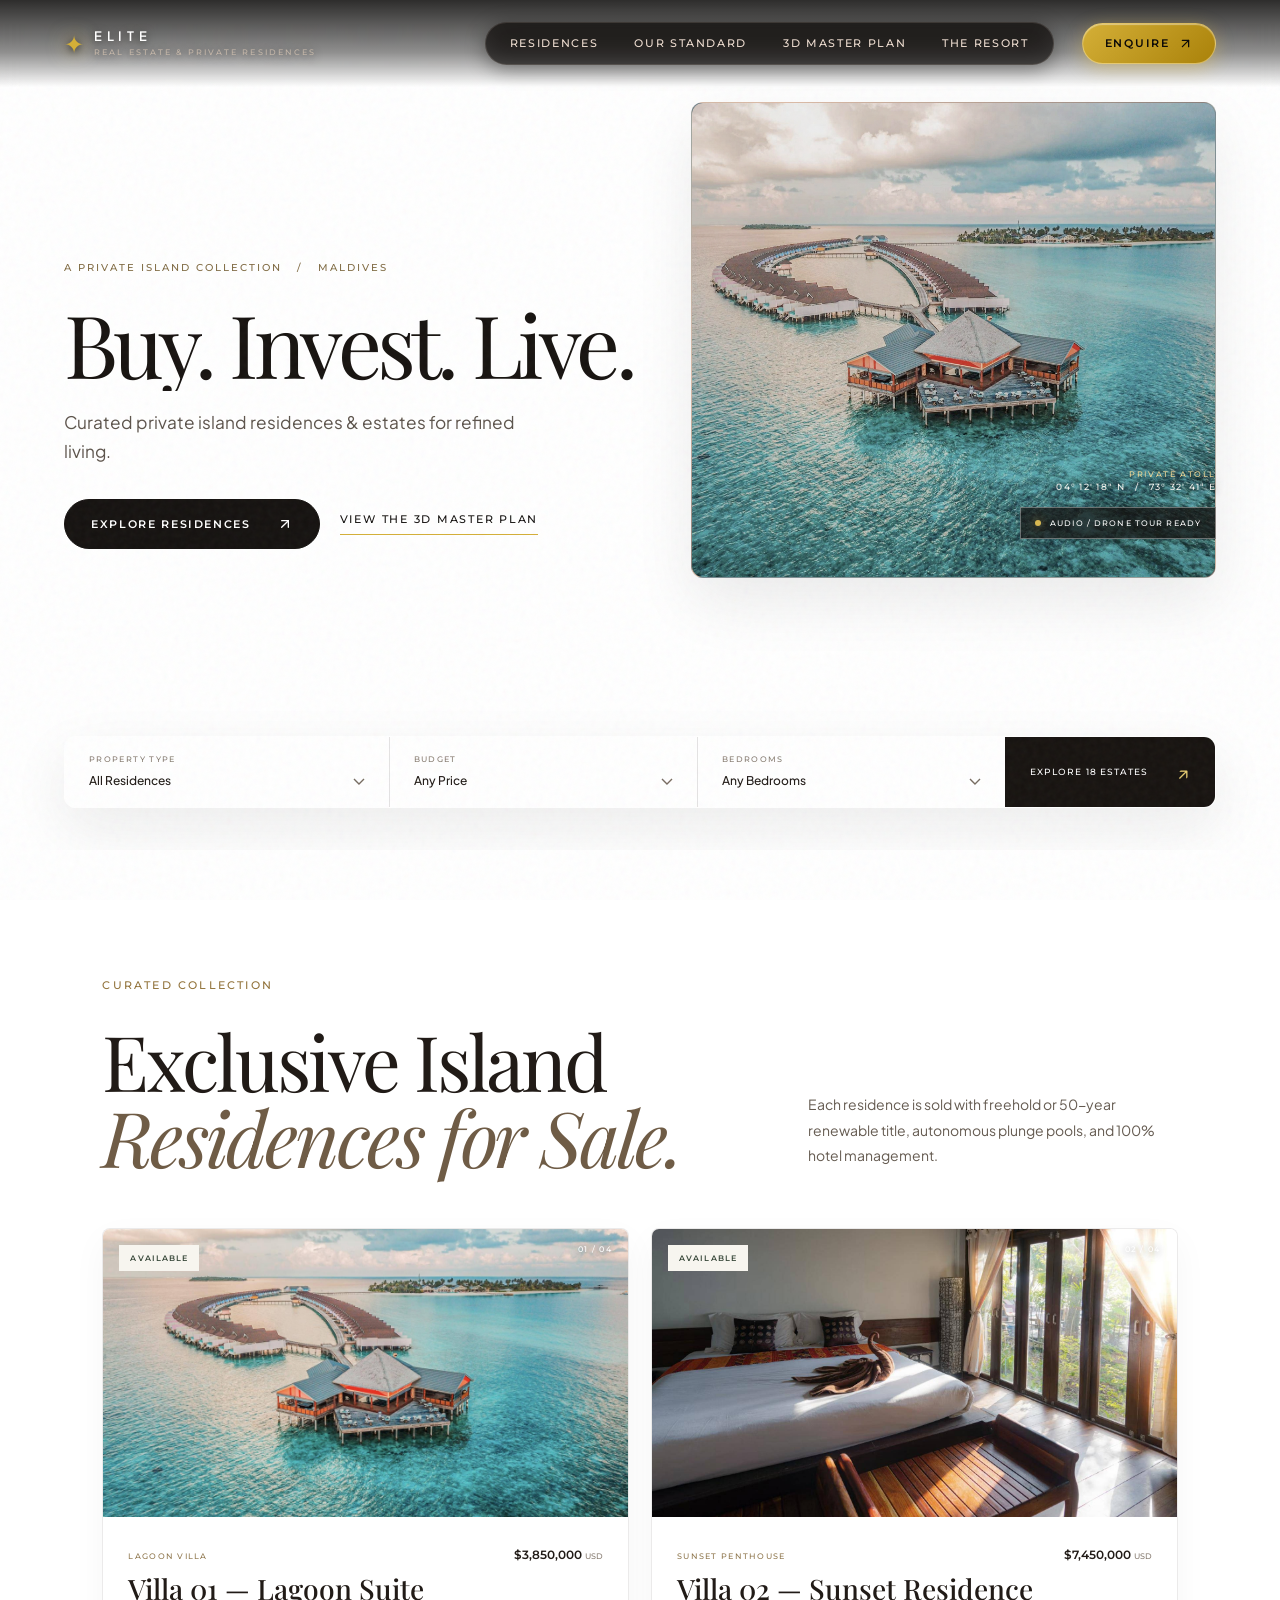
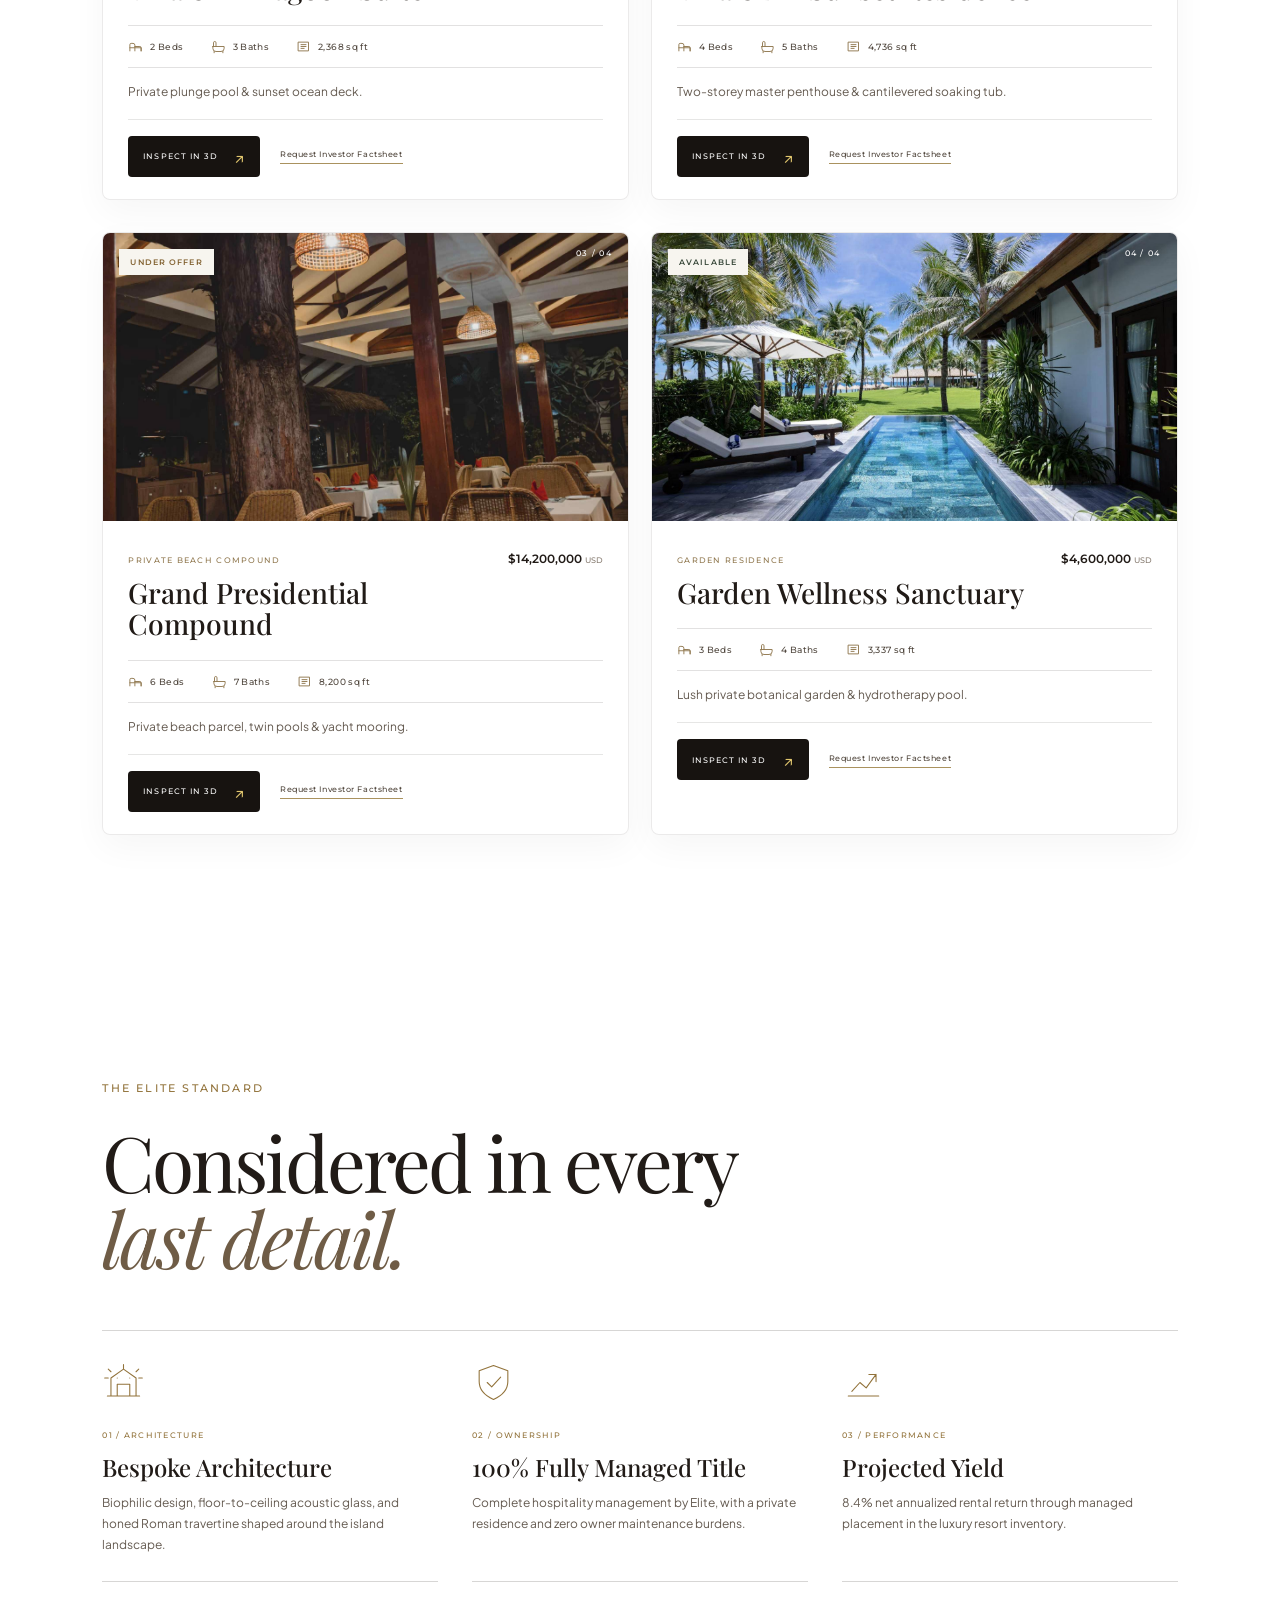
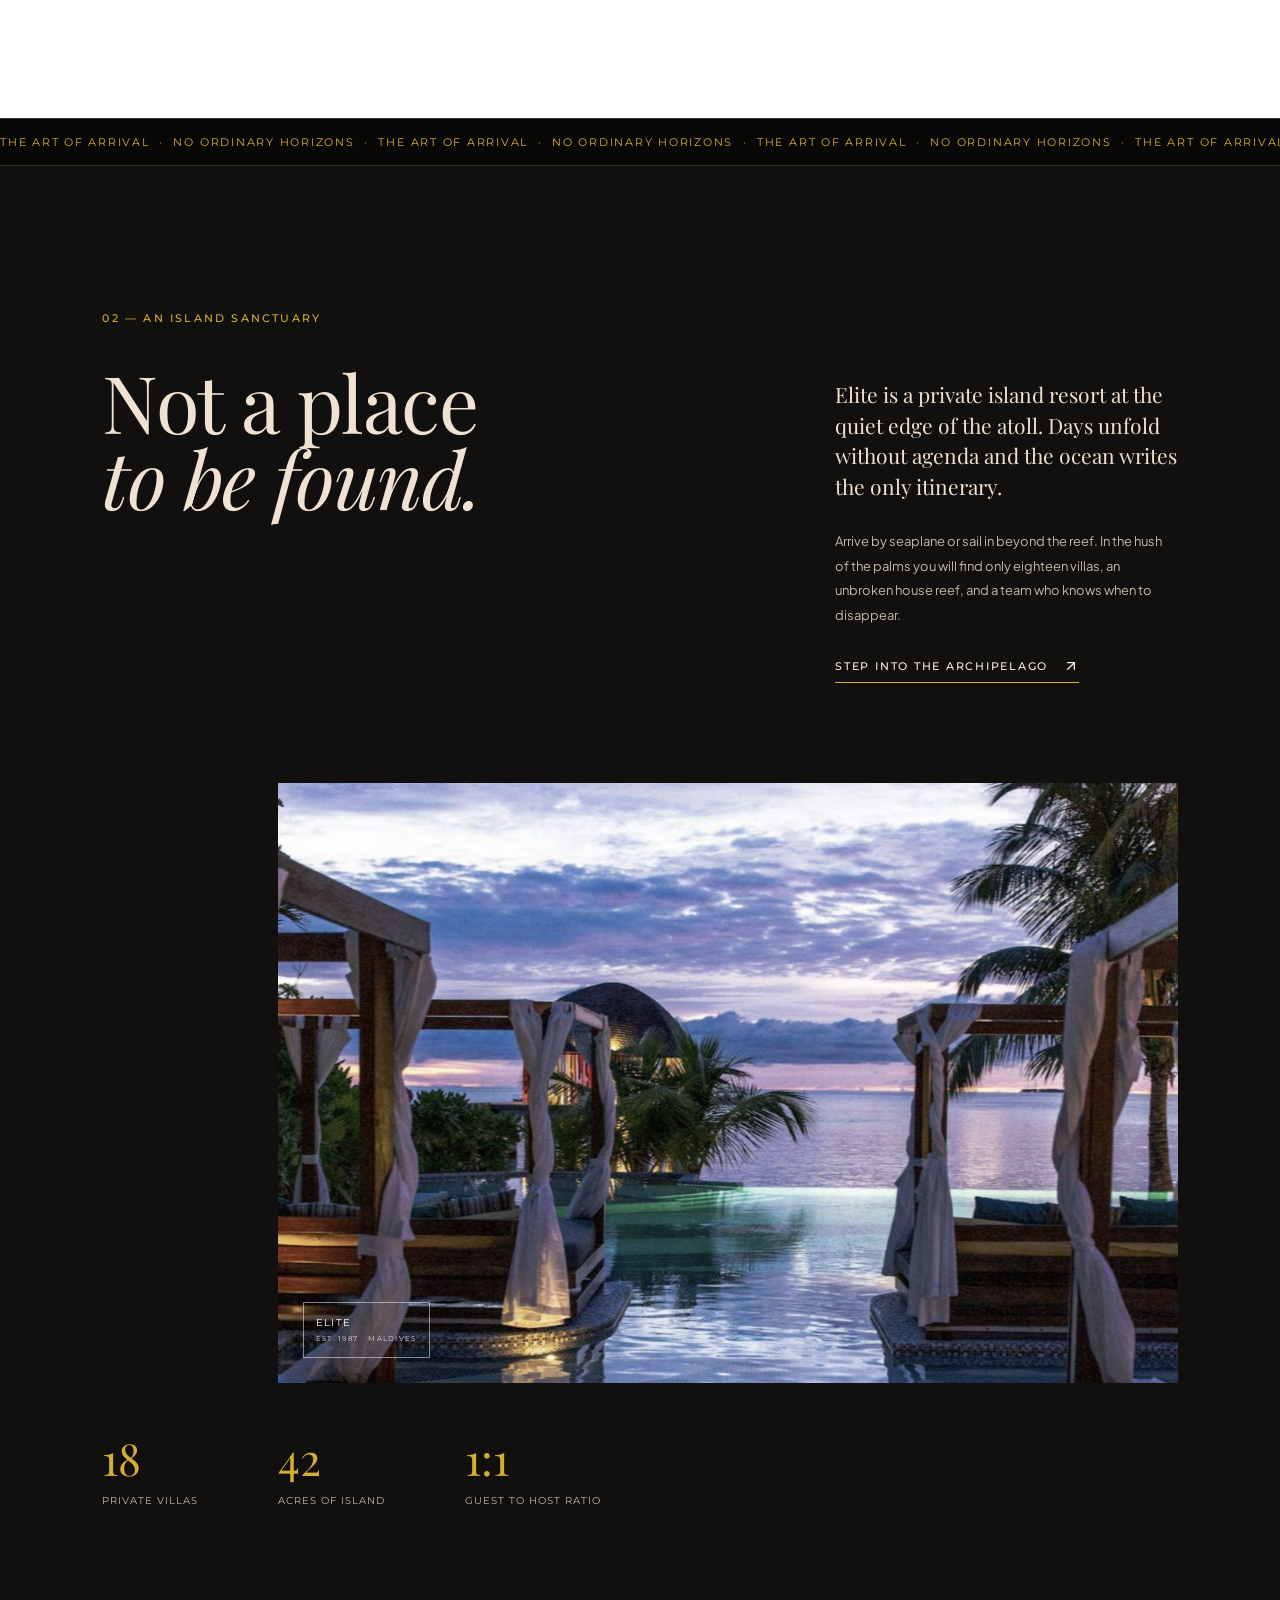
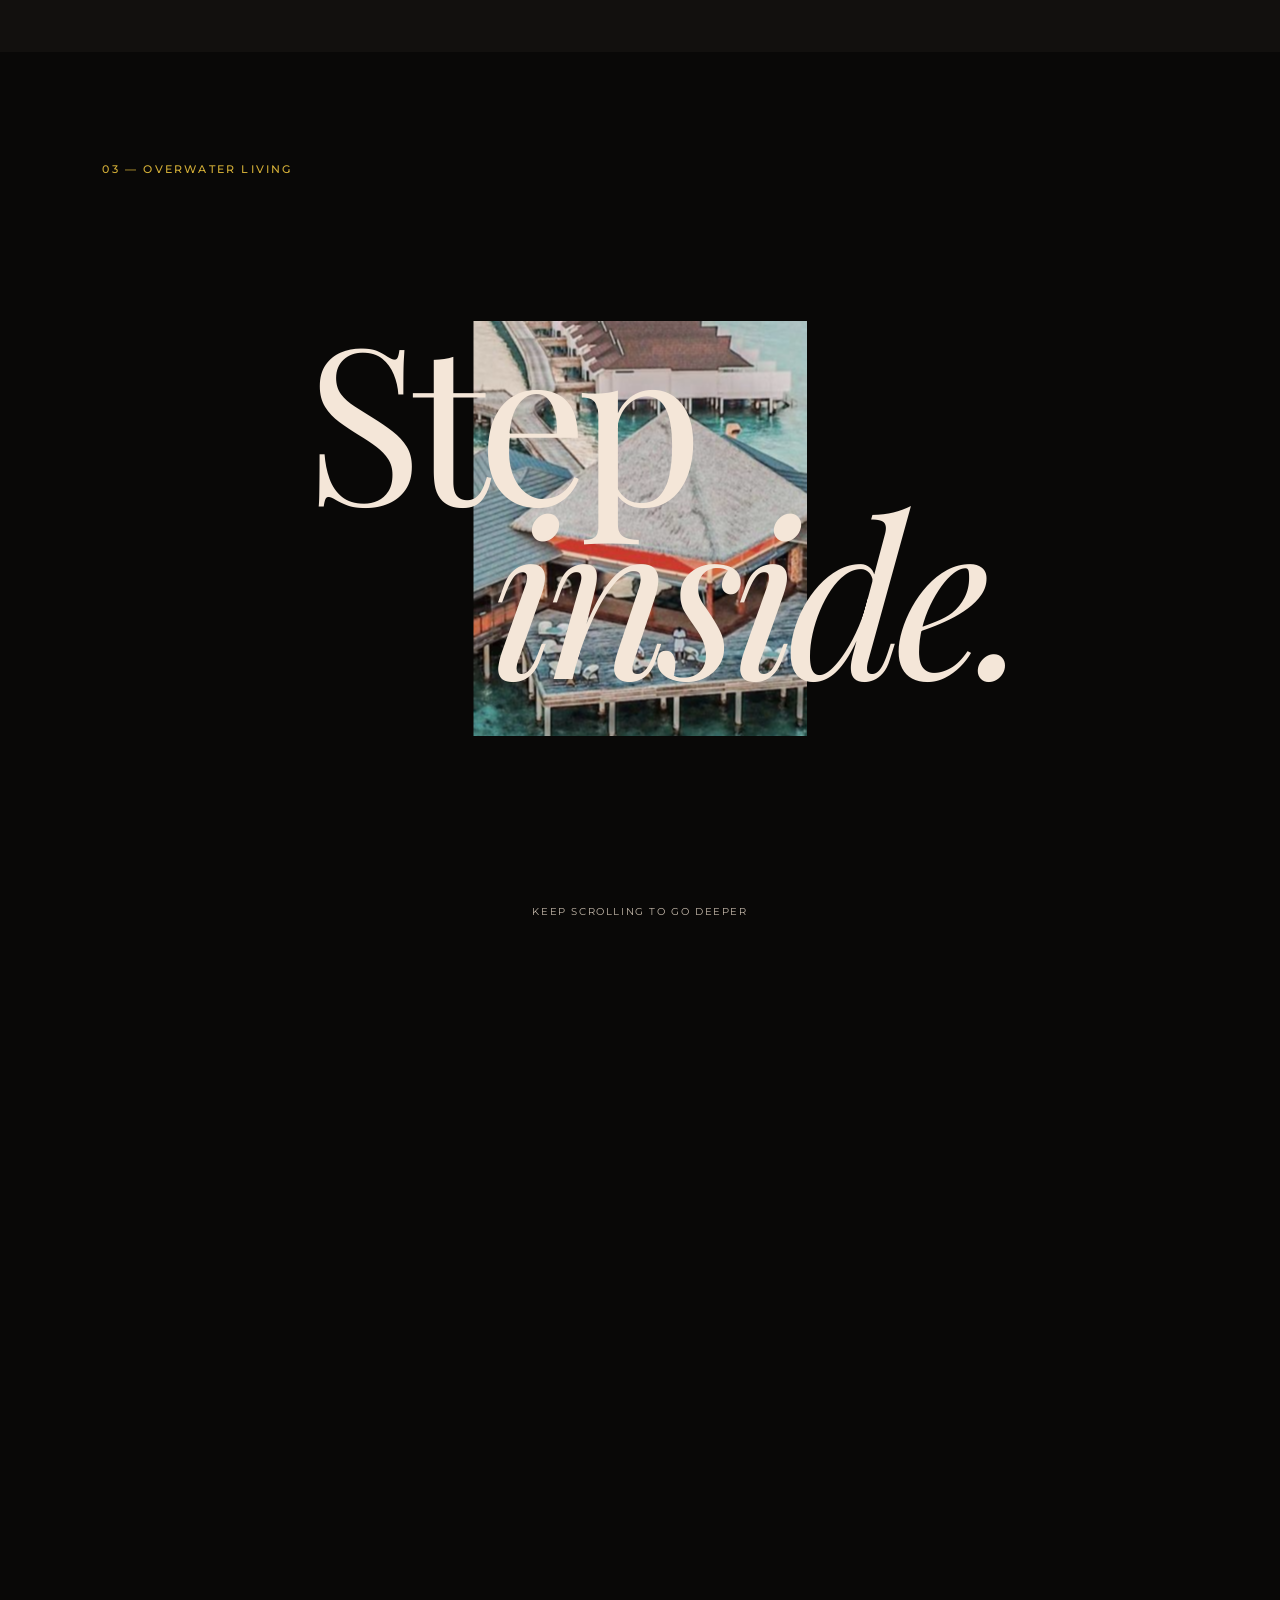
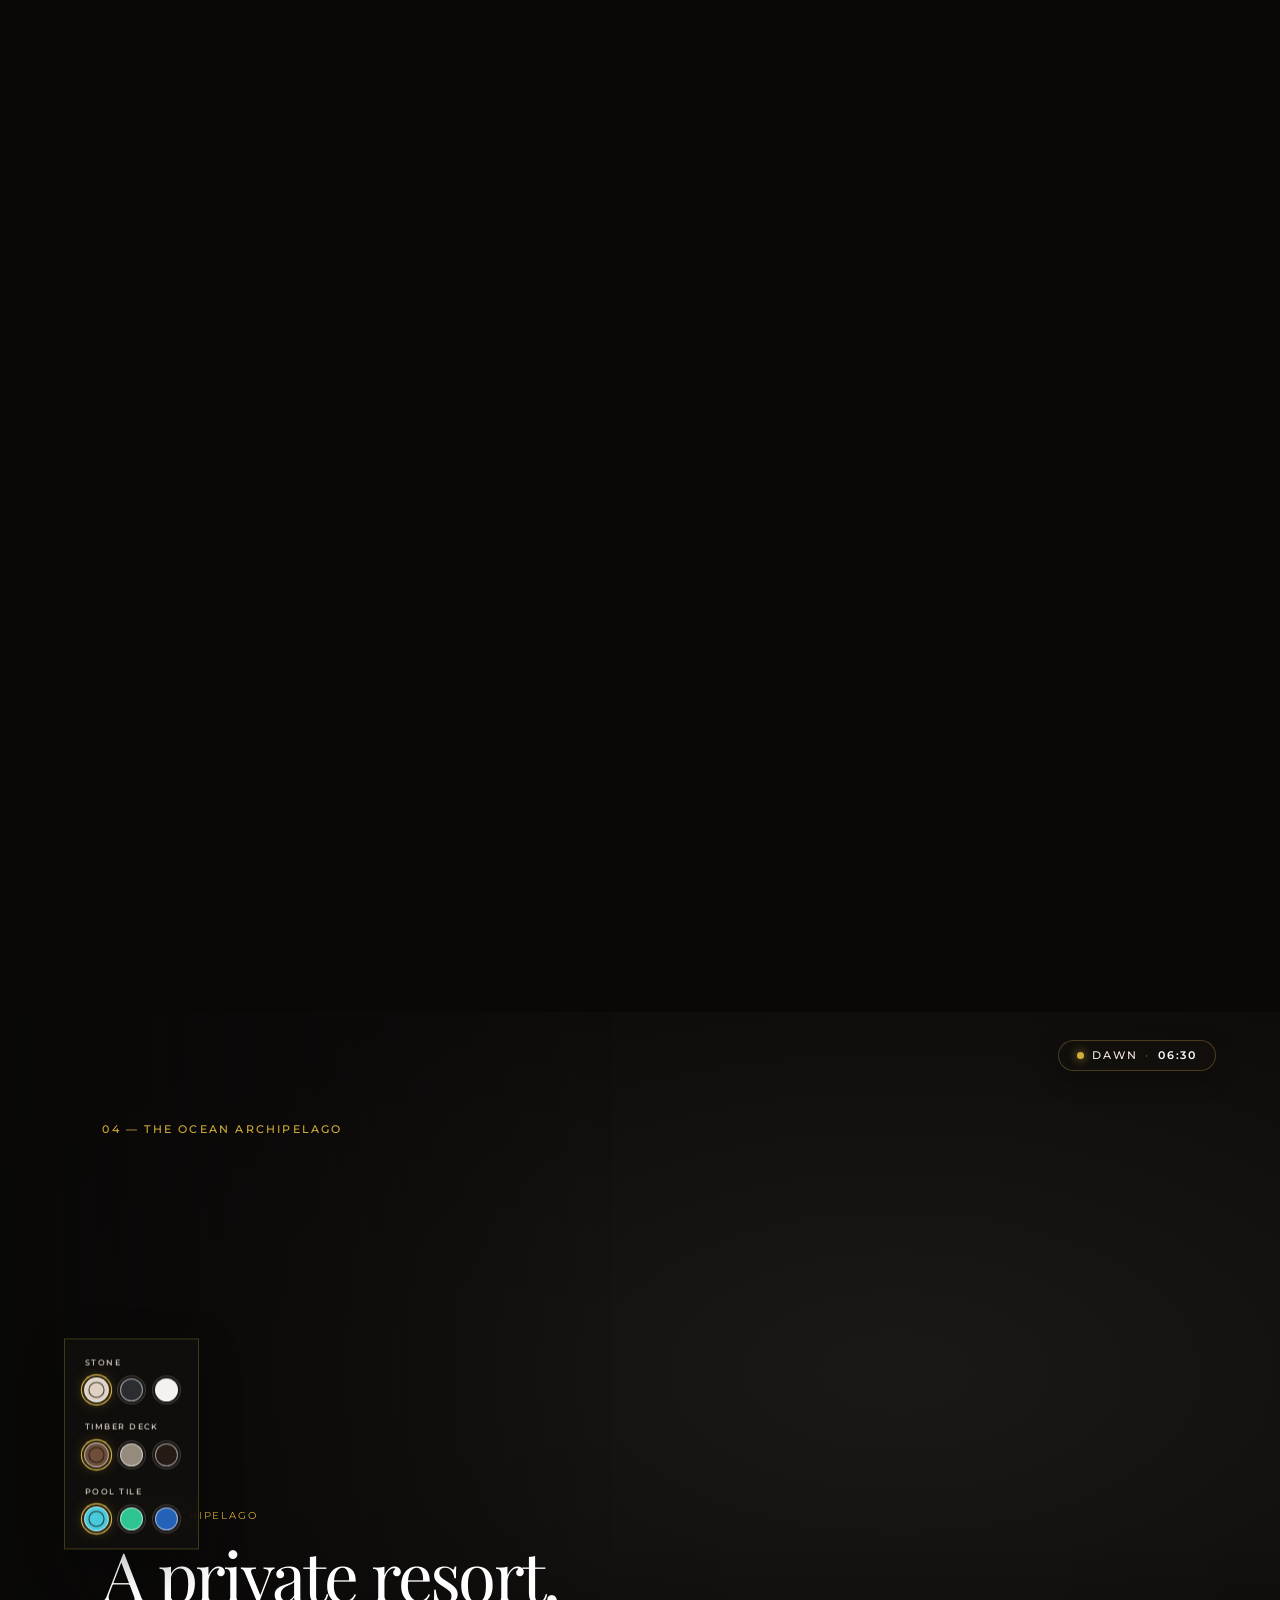
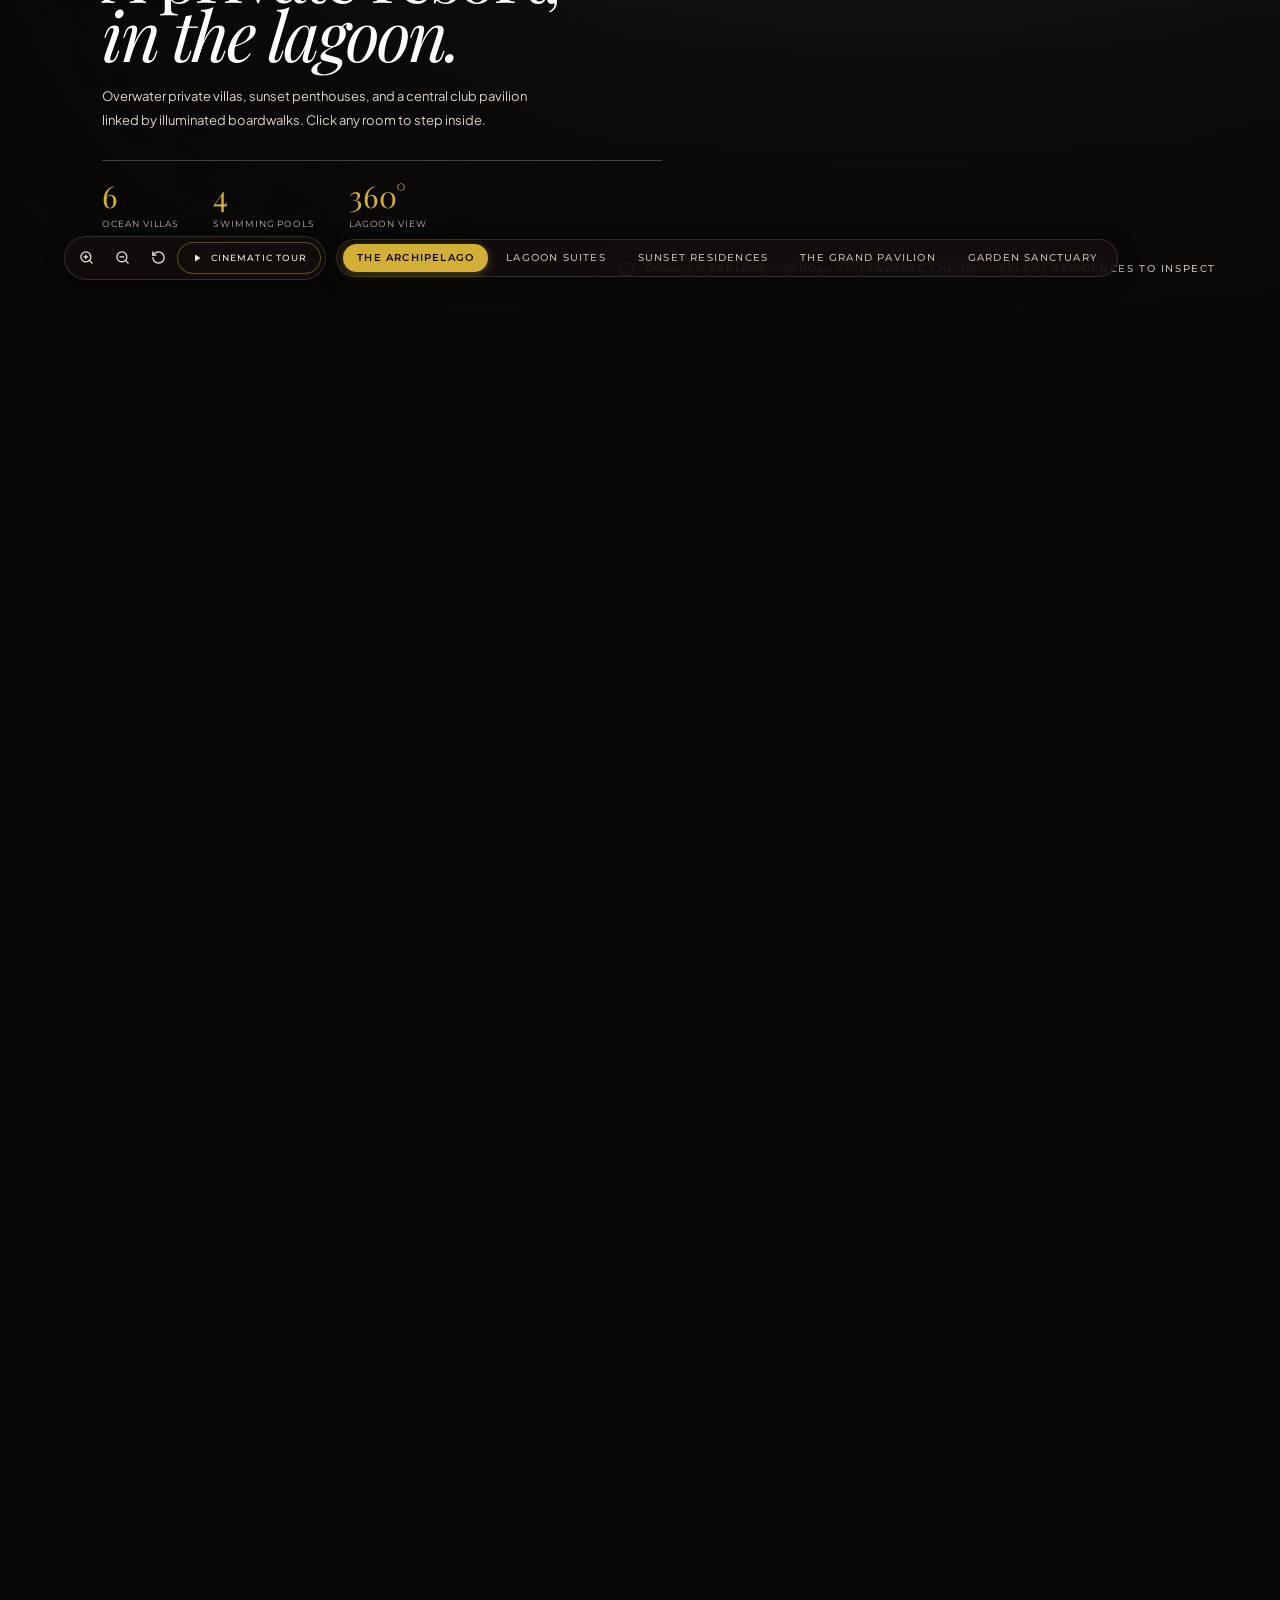
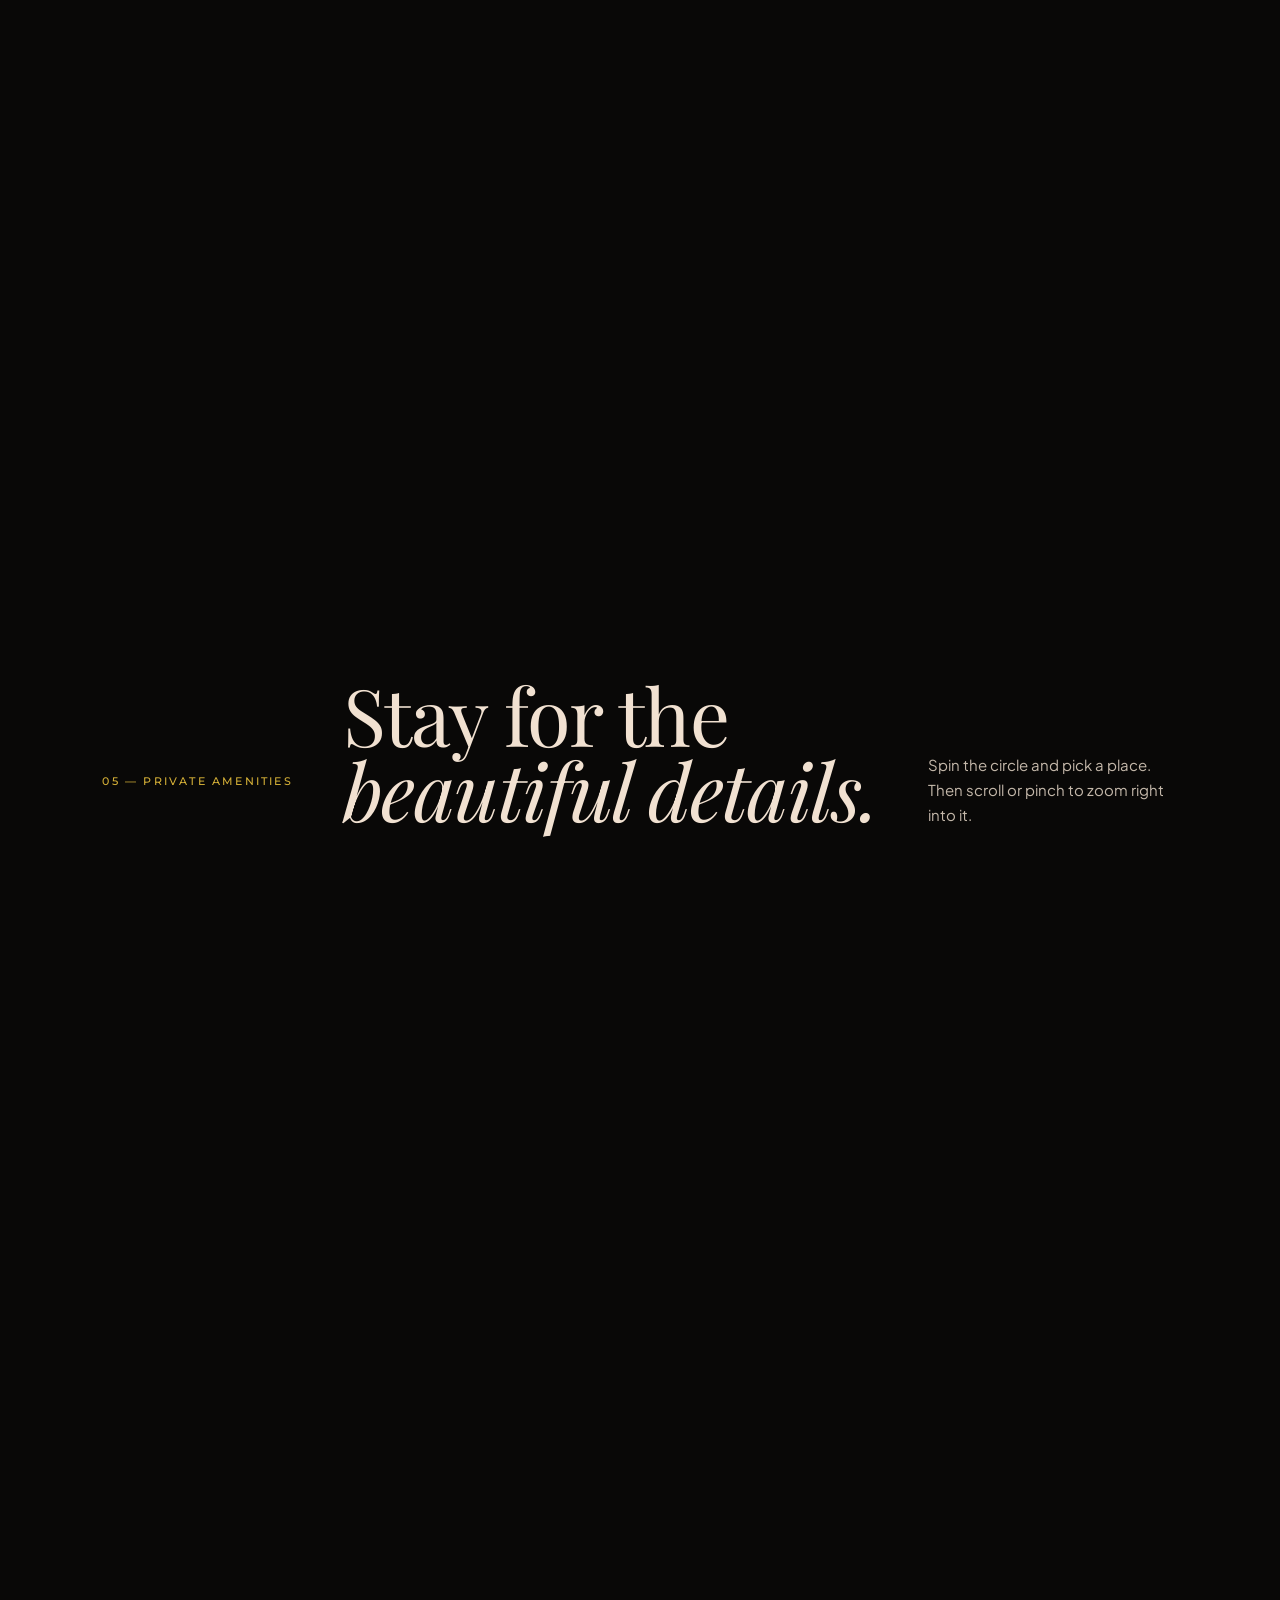
==== commit 32d45b4d: "Add dedicated 3D residence architectural inspector for 4 villas and white glassmorphism styling" ====
--- a/index.html
+++ b/index.html
@@ -152,7 +152,7 @@
             </ul>
             <p class="residence-description">Private plunge pool &amp; sunset ocean deck.</p>
             <div class="residence-actions">
-              <button type="button" class="inspect-property-btn" data-inspect-view="villa1" data-scroll="#model">Inspect in 3D <span aria-hidden="true">↗</span></button>
+              <button type="button" class="inspect-property-btn" data-inspect-view="villa1">Inspect in 3D <span aria-hidden="true">↗</span></button>
               <a class="factsheet-link" href="#enquire" data-scroll="#enquire" data-interest="Factsheet — Villa 01 Lagoon Suite">Request Investor Factsheet</a>
             </div>
           </div>
@@ -172,7 +172,7 @@
             </ul>
             <p class="residence-description">Two-storey master penthouse &amp; cantilevered soaking tub.</p>
             <div class="residence-actions">
-              <button type="button" class="inspect-property-btn" data-inspect-view="villa2" data-scroll="#model">Inspect in 3D <span aria-hidden="true">↗</span></button>
+              <button type="button" class="inspect-property-btn" data-inspect-view="villa2">Inspect in 3D <span aria-hidden="true">↗</span></button>
               <a class="factsheet-link" href="#enquire" data-scroll="#enquire" data-interest="Factsheet — Villa 02 Sunset Residence">Request Investor Factsheet</a>
             </div>
           </div>
@@ -192,7 +192,7 @@
             </ul>
             <p class="residence-description">Private beach parcel, twin pools &amp; yacht mooring.</p>
             <div class="residence-actions">
-              <button type="button" class="inspect-property-btn" data-inspect-view="compound" data-scroll="#model">Inspect in 3D <span aria-hidden="true">↗</span></button>
+              <button type="button" class="inspect-property-btn" data-inspect-view="compound">Inspect in 3D <span aria-hidden="true">↗</span></button>
               <a class="factsheet-link" href="#enquire" data-scroll="#enquire" data-interest="Factsheet — Grand Presidential Compound">Request Investor Factsheet</a>
             </div>
           </div>
@@ -212,7 +212,7 @@
             </ul>
             <p class="residence-description">Lush private botanical garden &amp; hydrotherapy pool.</p>
             <div class="residence-actions">
-              <button type="button" class="inspect-property-btn" data-inspect-view="spa" data-scroll="#model">Inspect in 3D <span aria-hidden="true">↗</span></button>
+              <button type="button" class="inspect-property-btn" data-inspect-view="spa">Inspect in 3D <span aria-hidden="true">↗</span></button>
               <a class="factsheet-link" href="#enquire" data-scroll="#enquire" data-interest="Factsheet — Garden Wellness Sanctuary">Request Investor Factsheet</a>
             </div>
           </div>
@@ -792,6 +792,95 @@
     </div>
   </div>
 
+  <!-- ═════════ 3D Architectural Residence Inspector (Dedicated Distinct Models) ═════════ -->
+  <div class="residence-inspect-modal" id="residence-inspect-modal" role="dialog" aria-modal="true" aria-hidden="true" aria-label="3D Residence Architectural Inspector" data-lenis-prevent>
+    <div class="inspect-canvas-wrap">
+      <canvas id="residence-inspect-canvas" aria-hidden="true"></canvas>
+      <div class="inspect-vignette" aria-hidden="true"></div>
+    </div>
+
+    <!-- Top Bar: Navigation, Title & Solar Control -->
+    <header class="inspect-topbar">
+      <div class="inspect-meta">
+        <span class="inspect-kicker">ARCHITECTURAL INSPECTOR · PRIVATE RESIDENCE</span>
+        <h2 class="inspect-title" id="inspect-title">Villa 01 — Lagoon Suite</h2>
+        <span class="inspect-badge" id="inspect-badge">220 m² · 2 BEDS · $4,850,000 USD</span>
+      </div>
+      
+      <!-- Center: Switcher for 4 Residences -->
+      <nav class="inspect-residence-nav" aria-label="Select Residence">
+        <button type="button" class="inspect-nav-btn active" data-residence="villa1">Villa 01</button>
+        <button type="button" class="inspect-nav-btn" data-residence="villa2">Villa 02</button>
+        <button type="button" class="inspect-nav-btn" data-residence="compound">Presidential</button>
+        <button type="button" class="inspect-nav-btn" data-residence="spa">Garden Spa</button>
+      </nav>
+
+      <div class="inspect-top-actions">
+        <!-- 24-hr Solar Lighting Toggle -->
+        <div class="inspect-solar-switch" role="group" aria-label="Lighting simulator">
+          <button type="button" class="solar-btn active" data-solar="day" title="Daylight 12:00">☀️ Day</button>
+          <button type="button" class="solar-btn" data-solar="sunset" title="Golden Hour 18:15">🌅 Sunset</button>
+          <button type="button" class="solar-btn" data-solar="night" title="Nocturne 22:30">🌙 Night</button>
+        </div>
+        <button type="button" class="inspect-close-btn" id="inspect-close-btn" aria-label="Close 3D inspection">
+          <span>Close</span> ✕
+        </button>
+      </div>
+    </header>
+
+    <!-- Bottom Left HUD: Orbit & View Controls -->
+    <div class="inspect-hud-controls">
+      <button type="button" class="inspect-hud-btn active" id="inspect-btn-autorotate" aria-pressed="true" title="Toggle Auto-Orbit">
+        <i class="hud-dot"></i><span>Auto Orbit: ON</span>
+      </button>
+      <button type="button" class="inspect-hud-btn" id="inspect-btn-reset" title="Reset Camera View">
+        <span>Reset View</span>
+      </button>
+      <div class="inspect-level-switch" id="inspect-level-switch" hidden>
+        <button type="button" class="inspect-level-btn active" data-inspect-level="all">Full Residence</button>
+        <button type="button" class="inspect-level-btn" data-inspect-level="level1">Level 1 (Deck &amp; Pool)</button>
+        <button type="button" class="inspect-level-btn" data-inspect-level="level2">Level 2 (Penthouse)</button>
+        <button type="button" class="inspect-level-btn" data-inspect-level="cutaway">Exploded Cutaway</button>
+      </div>
+    </div>
+
+    <!-- Floating Glassmorphic Spec Drawer (Bottom Right) -->
+    <aside class="inspect-spec-card" id="inspect-spec-card">
+      <div class="spec-card-head">
+        <span class="spec-card-kicker">ARCHITECTURAL SPECIFICATIONS</span>
+        <h4 class="spec-card-name" id="spec-card-name">Villa 01 — Lagoon Suite</h4>
+      </div>
+      <div class="spec-metrics-grid">
+        <div class="spec-metric"><span>Gross Living Area</span><strong id="spec-area">220 m² / 2,368 sq ft</strong></div>
+        <div class="spec-metric"><span>Private Pool</span><strong id="spec-pool">8.5m Ocean Plunge</strong></div>
+        <div class="spec-metric"><span>Ceiling Height</span><strong id="spec-ceiling">3.6m Cantilevered</strong></div>
+        <div class="spec-metric"><span>Water Frontage</span><strong id="spec-frontage">24m Private Lagoon</strong></div>
+        <div class="spec-metric"><span>Orientation</span><strong id="spec-orientation">240° WSW Sunset</strong></div>
+        <div class="spec-metric"><span>Acquisition Price</span><strong id="spec-price" class="gold-text">$4,850,000 USD</strong></div>
+      </div>
+      <div class="spec-features-list">
+        <span class="spec-features-title">KEY DESIGN HIGHLIGHTS</span>
+        <ul id="spec-features">
+          <li>Cantilevered weathered Burmese teak sun deck</li>
+          <li>Floor-to-ceiling frameless sliding glass facade</li>
+          <li>Sub-floor marine stilts with direct ocean swim ladder</li>
+          <li>Overwater net hammock suspended above lagoon water</li>
+          <li>Master king suite with illuminated acoustic wood headboard</li>
+        </ul>
+      </div>
+      <div class="spec-card-actions">
+        <button type="button" class="inspect-inquire-btn" id="inspect-inquire-btn">
+          <span>Inquire About This Property</span>
+          <svg width="14" height="14" viewBox="0 0 24 24" fill="none" stroke="currentColor" stroke-width="2" stroke-linecap="round" stroke-linejoin="round" aria-hidden="true"><path d="M7 17 17 7"/><path d="M7 7h10v10"/></svg>
+        </button>
+      </div>
+    </aside>
+
+    <div class="inspect-interaction-hint">
+      <span>Drag to Orbit · Scroll / Pinch to Zoom · Right Click to Pan</span>
+    </div>
+  </div>
+
   <!-- Scripts: vendor libraries, then site code -->
   <script src="assets/vendor/bootstrap.bundle.min.js"></script>
   <script src="assets/vendor/gsap.min.js"></script>
@@ -800,6 +889,7 @@
   <script src="assets/vendor/three.min.js"></script>
   <script src="assets/js/data.js"></script>
   <script src="assets/js/villa3d.js"></script>
+  <script src="assets/js/residence-inspector.js"></script>
   <script src="assets/js/main.js"></script>
 </body>
 </html>
--- a/assets/css/style.css
+++ b/assets/css/style.css
@@ -111,8 +111,8 @@
 .hero-index i { background: var(--gold); display: inline-block; height: 1px; width: 80px; }
 
 /* Private-residence landing hero */
-.realestate-hero { align-items: center; background: #fbf9f6; color: var(--espresso); height: auto; min-height: 850px; padding: 150px 5vw 190px; }
-.realestate-hero .hero-media { background: var(--fallback); border: 1px solid rgba(21, 18, 16, .08); height: 56%; inset: 12% 5vw auto auto; overflow: hidden; width: 41%; }
+.realestate-hero { align-items: center; background: #ffffff; color: var(--espresso); height: auto; min-height: 850px; padding: 150px 5vw 190px; position: relative; }
+.realestate-hero .hero-media { background: var(--fallback); border: 1px solid rgba(255, 255, 255, 0.4); border-radius: 12px; box-shadow: 0 25px 60px rgba(0, 0, 0, 0.08); height: 56%; inset: 12% 5vw auto auto; overflow: hidden; width: 41%; }
 .realestate-hero .hero-video { filter: brightness(.94) saturate(.82); }
 .realestate-hero .hero-wash { display: none; }
 .realestate-hero .hero-content { max-width: 760px; width: 55%; z-index: 2; }
@@ -129,7 +129,7 @@
 .hero-coordinate span { color: #f3d996; font-size: 8px; letter-spacing: .2em; }
 .hero-audio-pill { align-items: center; background: rgba(18, 16, 14, .72); border: 1px solid rgba(255,255,255,.35); color: #fff; display: inline-flex; font: 500 8px/1 var(--mono); gap: 9px; letter-spacing: .14em; padding: 11px 14px; }
 .hero-audio-pill i { background: #d9b850; border-radius: 50%; box-shadow: 0 0 10px rgba(216,181,72,.65); height: 6px; width: 6px; }
-.property-filter-bar { align-items: stretch; background: rgba(255,255,255,.96); border: 1px solid rgba(35,29,24,.13); box-shadow: 0 18px 55px rgba(31,25,20,.12); bottom: 42px; display: grid; grid-template-columns: 1.05fr 1fr 1fr auto; left: 5vw; position: absolute; right: 5vw; z-index: 4; }
+.property-filter-bar { align-items: stretch; background: rgba(255, 255, 255, 0.88); -webkit-backdrop-filter: blur(24px); backdrop-filter: blur(24px); border: 1px solid rgba(255, 255, 255, 0.7); border-radius: 12px; box-shadow: 0 20px 55px rgba(31, 25, 20, 0.08); bottom: 42px; display: grid; grid-template-columns: 1.05fr 1fr 1fr auto; left: 5vw; position: absolute; right: 5vw; z-index: 4; overflow: hidden; }
 .filter-field { display: flex; flex-direction: column; justify-content: center; min-width: 0; padding: 17px 24px; }
 .filter-field + .filter-field { border-left: 1px solid rgba(35,29,24,.12); }
 .filter-field span { color: #867b70; font: 500 8px/1.4 var(--mono); letter-spacing: .17em; margin-bottom: 8px; }
@@ -140,15 +140,15 @@
 .filter-search-btn:hover span { color: #171310; }
 
 /* Bright editorial property collection */
-.residences-catalog { background: #fff; color: #211b17; padding-bottom: 130px; padding-top: 128px; }
+.residences-catalog { background: #ffffff; color: #211b17; padding-bottom: 130px; padding-top: 128px; }
 .catalog-header { align-items: end; display: grid; gap: 30px 6vw; grid-template-columns: 1fr minmax(240px, 370px); margin: 0 auto 54px; max-width: 1500px; }
 .catalog-header .section-kicker { color: #92733b; grid-column: 1 / -1; margin: 0; }
 .catalog-header h2, .pillars-heading h2 { color: #211b17; font: 400 clamp(45px, 6vw, 82px)/.98 var(--serif); grid-column: 1; letter-spacing: -.04em; }
 .catalog-header h2 em, .pillars-heading h2 em { color: #6f5c46; }
 .catalog-header > p { color: #655b51; font: 400 14px/1.8 var(--sans); grid-column: 2; grid-row: 2; max-width: 360px; padding-bottom: 6px; }
 .residence-grid { display: grid; gap: 32px 22px; grid-template-columns: repeat(2, minmax(0, 1fr)); margin: 0 auto; max-width: 1500px; }
-.residence-card { background: #fbf9f6; border: 1px solid rgba(35,29,24,.1); color: #211b17; min-width: 0; transition: box-shadow .35s, transform .35s; }
-.residence-card:hover { box-shadow: 0 18px 45px rgba(31,25,20,.11); transform: translateY(-4px); }
+.residence-card { background: rgba(255, 255, 255, 0.88); -webkit-backdrop-filter: blur(20px); backdrop-filter: blur(20px); border: 1px solid rgba(35,29,24,.09); border-radius: 8px; box-shadow: 0 12px 35px rgba(0, 0, 0, 0.04); color: #211b17; min-width: 0; overflow: hidden; transition: box-shadow .35s, transform .35s, border-color .35s; }
+.residence-card:hover { border-color: rgba(212, 175, 55, .45); box-shadow: 0 22px 50px rgba(31,25,20,.12); transform: translateY(-4px); }
 .residence-image { aspect-ratio: 1.82 / 1; overflow: hidden; position: relative; }
 .residence-image img { height: 100%; object-fit: cover; transition: transform .75s var(--ease), opacity .6s; width: 100%; }
 .residence-card:hover .residence-image img { transform: scale(1.035); }
@@ -167,15 +167,15 @@
 .residence-specs svg { fill: none; height: 15px; stroke: #90784f; stroke-linecap: round; stroke-linejoin: round; stroke-width: 1.5; width: 15px; }
 .residence-description { color: #655b51; font: 400 12px/1.6 var(--sans); min-height: 20px; }
 .residence-actions { align-items: center; border-top: 1px solid rgba(35,29,24,.11); display: flex; flex-wrap: wrap; gap: 13px 20px; margin-top: 17px; padding-top: 16px; }
-.inspect-property-btn { align-items: center; background: #171310; color: #fff; display: inline-flex; font: 500 8px/1 var(--mono); gap: 17px; letter-spacing: .13em; padding: 13px 15px; text-transform: uppercase; transition: background .25s, color .25s; }
-.inspect-property-btn:hover { background: #d4af37; color: #171310; }
+.inspect-property-btn { align-items: center; background: #171310; border-radius: 4px; color: #fff; display: inline-flex; font: 500 8px/1 var(--mono); gap: 17px; letter-spacing: .13em; padding: 13px 15px; text-transform: uppercase; transition: background .25s, color .25s, transform .2s; }
+.inspect-property-btn:hover { background: #d4af37; color: #171310; transform: translateY(-1px); }
 .inspect-property-btn span { color: #e2c76f; font: 15px/1 var(--sans); }
 .inspect-property-btn:hover span { color: #171310; }
 .factsheet-link { border-bottom: 1px solid #aa925e; color: #50463c; font: 500 8px/1.5 var(--mono); letter-spacing: .07em; padding-bottom: 3px; transition: color .2s; }
 .factsheet-link:hover { color: #90701e; }
 .catalog-empty { color: #655b51; font: 400 15px/1.6 var(--sans); margin: 40px auto 0; max-width: 1500px; }
 
-.architecture-pillars { background: #fbf9f6; color: #211b17; padding-bottom: 136px; padding-top: 116px; }
+.architecture-pillars { background: #ffffff; color: #211b17; padding-bottom: 136px; padding-top: 116px; }
 .pillars-heading { margin: 0 auto 55px; max-width: 1500px; }
 .pillars-heading .section-kicker { color: #92733b; display: block; margin-bottom: 28px; }
 .pillars-grid { border-top: 1px solid rgba(35,29,24,.18); display: grid; gap: 0 34px; grid-template-columns: repeat(3, minmax(0, 1fr)); margin: 0 auto; max-width: 1500px; }
@@ -345,7 +345,7 @@
 .spec-level-pill { border: 1px solid rgba(232, 213, 196, .2); border-radius: 999px; color: #c4b6a8; font: 500 8px/1.4 var(--mono); letter-spacing: .08em; padding: 8px 10px; text-align: left; transition: border-color .2s, color .2s, background .2s; }
 .spec-level-pill:hover, .spec-level-pill.active { background: rgba(212, 175, 55, .14); border-color: var(--gold); color: #f4e6d8; }
 .cutaway-toggle-btn { align-items: center; background: var(--gold); color: var(--void); display: flex; font: 600 9px/1 var(--mono); justify-content: space-between; letter-spacing: .16em; margin-top: 2px; padding: 15px 17px; text-transform: uppercase; transition: background .25s, color .25s; width: 100%; }
-.cutaway-toggle-btn:hover, .cutaway-toggle-btn.is-active { background: #e8d5c4; }
+.cutaway-toggle-btn:hover, .cutaway-toggle-btn.is-active { background: #ffffff; color: #171310; }
 .cutaway-toggle-btn i { font: normal 15px/1 var(--sans); }
 .finishes-panel { background: rgba(18,16,14,.84); -webkit-backdrop-filter: blur(18px); backdrop-filter: blur(18px); border: 1px solid rgba(216,181,72,.25); box-shadow: 0 14px 40px rgba(0,0,0,.3); display: flex; flex-direction: column; gap: 20px; left: 5vw; padding: 18px 20px; position: absolute; top: 48%; transform: translateY(-50%); z-index: 6; }
 .finish-group { display: flex; flex-direction: column; gap: 11px; }
@@ -408,14 +408,15 @@
 .own-facts b { color: #fff; font: 300 32px/1 var(--serif); letter-spacing: 0; }
 
 /* ───────── 10. Gallery & enquiry ───────── */
-.gallery { background: #e5d2c1; color: var(--espresso); }
-.gallery .section-kicker { color: var(--terra); }
-.gallery h2 { color: var(--espresso); }
+.gallery { background: #ffffff; color: var(--espresso); padding-bottom: 130px; padding-top: 120px; }
+.gallery .section-kicker { color: #92733b; }
+.gallery h2 { color: #171310; }
 .gallery-heading { align-items: flex-start; }
-.gallery-heading p { color: #786d66; }
-.gallery-grid { align-items: start; display: grid; gap: 18px; grid-template-columns: .75fr 1.4fr .85fr; }
-.gallery-item { color: var(--espresso); display: block; text-align: left; width: 100%; will-change: transform; }
-.gallery-frame { display: block; overflow: hidden; }
+.gallery-heading p { color: #655b51; font: 400 15px/1.8 var(--sans); }
+.gallery-grid { align-items: start; display: grid; gap: 24px; grid-template-columns: .75fr 1.4fr .85fr; }
+.gallery-item { background: rgba(255, 255, 255, 0.85); -webkit-backdrop-filter: blur(20px); backdrop-filter: blur(20px); border: 1px solid rgba(35, 29, 24, 0.08); border-radius: 8px; box-shadow: 0 10px 30px rgba(0, 0, 0, 0.03); color: var(--espresso); display: block; padding: 12px; text-align: left; transition: transform .4s var(--ease), box-shadow .4s var(--ease), border-color .35s; width: 100%; will-change: transform; }
+.gallery-item:hover { border-color: rgba(212, 175, 55, 0.4); box-shadow: 0 20px 50px rgba(31, 25, 20, 0.1); transform: translateY(-4px); }
+.gallery-frame { border-radius: 4px; display: block; overflow: hidden; }
 .gallery-item img { filter: saturate(.78); height: 100%; object-fit: cover; transition: filter .4s, transform 1s var(--ease), opacity .6s; width: 100%; }
 .gallery-item:hover img { filter: saturate(1); transform: scale(1.05); }
 .g1 { margin-top: 70px; } .g1 .gallery-frame { aspect-ratio: .72/1; }
@@ -430,8 +431,8 @@
 .enquiry-intro p { color: var(--muted); font-size: 13px; line-height: 1.8; margin-top: 40px; max-width: 320px; }
 .contact-detail { display: flex; flex-direction: column; gap: 12px; margin-top: 65px; }
 .contact-detail a { color: var(--sand); font: 400 17px/1.4 var(--sans); word-break: break-word; }
-.form-card { background: #e8d5c4; color: var(--espresso); padding: 38px; border-radius: 4px; }
-.form-head { border-bottom: 1px solid rgba(21, 18, 16, .2); color: var(--terra); display: flex; justify-content: space-between; margin-bottom: 28px; padding-bottom: 28px; }
+.form-card { background: rgba(255, 255, 255, 0.94); -webkit-backdrop-filter: blur(30px); backdrop-filter: blur(30px); border: 1px solid rgba(255, 255, 255, 0.85); border-radius: 12px; box-shadow: 0 30px 70px rgba(0, 0, 0, 0.18); color: var(--espresso); padding: 42px; }
+.form-head { border-bottom: 1px solid rgba(21, 18, 16, .12); color: #92733b; display: flex; justify-content: space-between; margin-bottom: 28px; padding-bottom: 28px; }
 .form-card .form-label { color: var(--espresso); display: block; font: 600 10px var(--mono); letter-spacing: .14em; margin: 0; text-transform: uppercase; }
 .form-card .form-control, .form-card .form-select { background-color: transparent; border: 0; border-bottom: 1px solid rgba(21, 18, 16, .35); border-radius: 0; box-shadow: none; color: var(--espresso); font: 400 15px/1.4 var(--sans); padding: 12px 0 9px; }
 .form-card .form-select { background-position: right 0 center; padding-right: 24px; }
@@ -721,3 +722,388 @@
   .tour-letterbox, .letterbox-bar { transition: none; }
   .solar-preset, #solar-slider::-webkit-slider-thumb, #solar-slider::-moz-range-thumb { transition: none; }
 }
+
+/* ───────── 16. Dedicated 3D Residence Architectural Inspector ───────── */
+.residence-inspect-modal {
+  position: fixed;
+  inset: 0;
+  z-index: 2500;
+  background: rgba(10, 12, 15, 0.92);
+  -webkit-backdrop-filter: blur(20px);
+  backdrop-filter: blur(20px);
+  opacity: 0;
+  pointer-events: none;
+  transition: opacity 0.4s cubic-bezier(0.22, 1, 0.36, 1);
+  overflow: hidden;
+  color: #171310;
+}
+.residence-inspect-modal.is-open {
+  opacity: 1;
+  pointer-events: auto;
+}
+.inspect-canvas-wrap {
+  position: absolute;
+  inset: 0;
+  width: 100%;
+  height: 100%;
+}
+#residence-inspect-canvas {
+  width: 100%;
+  height: 100%;
+  display: block;
+  cursor: grab;
+}
+#residence-inspect-canvas:active {
+  cursor: grabbing;
+}
+.inspect-vignette {
+  position: absolute;
+  inset: 0;
+  pointer-events: none;
+  background: radial-gradient(circle at center, transparent 65%, rgba(0, 0, 0, 0.45) 100%);
+}
+
+/* Glassmorphic Top Bar */
+.inspect-topbar {
+  position: absolute;
+  top: 0;
+  left: 0;
+  right: 0;
+  z-index: 10;
+  display: flex;
+  align-items: center;
+  justify-content: space-between;
+  padding: 16px 3vw;
+  background: rgba(255, 255, 255, 0.92);
+  -webkit-backdrop-filter: blur(28px);
+  backdrop-filter: blur(28px);
+  border-bottom: 1px solid rgba(255, 255, 255, 0.85);
+  box-shadow: 0 10px 30px rgba(0, 0, 0, 0.08);
+}
+.inspect-meta {
+  display: flex;
+  flex-direction: column;
+  gap: 2px;
+}
+.inspect-kicker {
+  color: #92733b;
+  font: 600 9px/1.2 var(--mono);
+  letter-spacing: 0.16em;
+  text-transform: uppercase;
+}
+.inspect-title {
+  color: #171310;
+  font: 400 clamp(18px, 1.8vw, 26px)/1.15 var(--serif);
+  letter-spacing: -0.02em;
+}
+.inspect-badge {
+  color: #6a5e52;
+  font: 500 10px/1.4 var(--mono);
+  letter-spacing: 0.08em;
+}
+
+/* Residence Switcher Nav */
+.inspect-residence-nav {
+  display: flex;
+  align-items: center;
+  gap: 4px;
+  background: rgba(23, 19, 16, 0.07);
+  padding: 4px 6px;
+  border-radius: 999px;
+  border: 1px solid rgba(35, 29, 24, 0.08);
+}
+.inspect-nav-btn {
+  font: 600 10px/1 var(--mono);
+  letter-spacing: 0.1em;
+  text-transform: uppercase;
+  color: #4f453c;
+  padding: 8px 14px;
+  border-radius: 999px;
+  transition: all 0.25s ease;
+}
+.inspect-nav-btn:hover {
+  color: #171310;
+  background: rgba(255, 255, 255, 0.6);
+}
+.inspect-nav-btn.active {
+  background: #171310;
+  color: #ffffff;
+  box-shadow: 0 4px 12px rgba(0, 0, 0, 0.15);
+}
+
+/* Top Right Actions */
+.inspect-top-actions {
+  display: flex;
+  align-items: center;
+  gap: 16px;
+}
+.inspect-solar-switch {
+  display: flex;
+  align-items: center;
+  gap: 3px;
+  background: rgba(23, 19, 16, 0.07);
+  padding: 4px 5px;
+  border-radius: 999px;
+}
+.solar-btn {
+  font: 600 9px/1 var(--mono);
+  letter-spacing: 0.08em;
+  color: #554a40;
+  padding: 7px 11px;
+  border-radius: 999px;
+  transition: all 0.2s ease;
+}
+.solar-btn:hover {
+  color: #171310;
+  background: rgba(255, 255, 255, 0.7);
+}
+.solar-btn.active {
+  background: #ffffff;
+  color: #171310;
+  box-shadow: 0 2px 8px rgba(0, 0, 0, 0.1);
+}
+.inspect-close-btn {
+  display: inline-flex;
+  align-items: center;
+  gap: 8px;
+  background: #171310;
+  color: #ffffff;
+  font: 600 10px/1 var(--mono);
+  letter-spacing: 0.12em;
+  text-transform: uppercase;
+  padding: 10px 16px;
+  border-radius: 999px;
+  transition: all 0.25s ease;
+}
+.inspect-close-btn:hover {
+  background: #d4af37;
+  color: #171310;
+  transform: translateY(-1px);
+}
+
+/* Bottom Left HUD: Auto Orbit, Reset, Level Switches */
+.inspect-hud-controls {
+  position: absolute;
+  bottom: 30px;
+  left: 3vw;
+  z-index: 10;
+  display: flex;
+  flex-direction: column;
+  gap: 8px;
+}
+.inspect-hud-btn {
+  display: inline-flex;
+  align-items: center;
+  gap: 9px;
+  background: rgba(255, 255, 255, 0.9);
+  -webkit-backdrop-filter: blur(20px);
+  backdrop-filter: blur(20px);
+  border: 1px solid rgba(255, 255, 255, 0.85);
+  box-shadow: 0 8px 24px rgba(0, 0, 0, 0.08);
+  color: #171310;
+  font: 600 10px/1 var(--mono);
+  letter-spacing: 0.12em;
+  text-transform: uppercase;
+  padding: 10px 16px;
+  border-radius: 999px;
+  transition: all 0.25s ease;
+  width: fit-content;
+}
+.inspect-hud-btn:hover {
+  background: #ffffff;
+  transform: translateY(-2px);
+  box-shadow: 0 12px 28px rgba(0, 0, 0, 0.12);
+}
+.inspect-hud-btn.active {
+  border-color: rgba(212, 175, 55, 0.6);
+}
+.hud-dot {
+  width: 6px;
+  height: 6px;
+  border-radius: 50%;
+  background: #2ec492;
+  box-shadow: 0 0 8px rgba(46, 196, 146, 0.7);
+}
+.inspect-hud-btn:not(.active) .hud-dot {
+  background: #999;
+  box-shadow: none;
+}
+.inspect-level-switch {
+  display: flex;
+  gap: 4px;
+  background: rgba(255, 255, 255, 0.92);
+  -webkit-backdrop-filter: blur(20px);
+  backdrop-filter: blur(20px);
+  padding: 5px;
+  border-radius: 999px;
+  border: 1px solid rgba(255, 255, 255, 0.85);
+  box-shadow: 0 8px 24px rgba(0, 0, 0, 0.08);
+  width: fit-content;
+}
+.inspect-level-btn {
+  font: 600 9px/1 var(--mono);
+  letter-spacing: 0.1em;
+  text-transform: uppercase;
+  color: #554a40;
+  padding: 8px 12px;
+  border-radius: 999px;
+  transition: all 0.2s ease;
+}
+.inspect-level-btn:hover {
+  color: #171310;
+  background: rgba(0, 0, 0, 0.05);
+}
+.inspect-level-btn.active {
+  background: #171310;
+  color: #ffffff;
+}
+
+/* Floating Glassmorphic Spec Drawer (Bottom Right) */
+.inspect-spec-card {
+  position: absolute;
+  bottom: 30px;
+  right: 3vw;
+  z-index: 10;
+  width: 370px;
+  max-width: 90vw;
+  background: rgba(255, 255, 255, 0.92);
+  -webkit-backdrop-filter: blur(30px);
+  backdrop-filter: blur(30px);
+  border: 1px solid rgba(255, 255, 255, 0.85);
+  box-shadow: 0 25px 60px rgba(0, 0, 0, 0.16);
+  border-radius: 12px;
+  padding: 24px;
+  color: #171310;
+  max-height: 82vh;
+  overflow-y: auto;
+}
+.spec-card-head {
+  border-bottom: 1px solid rgba(35, 29, 24, 0.1);
+  padding-bottom: 12px;
+  margin-bottom: 16px;
+}
+.spec-card-kicker {
+  color: #92733b;
+  font: 600 8px/1.2 var(--mono);
+  letter-spacing: 0.18em;
+  text-transform: uppercase;
+  display: block;
+}
+.spec-card-name {
+  color: #171310;
+  font: 400 20px/1.2 var(--serif);
+  letter-spacing: -0.02em;
+  margin-top: 4px;
+}
+.spec-metrics-grid {
+  display: grid;
+  grid-template-columns: 1fr 1fr;
+  gap: 12px 14px;
+  margin-bottom: 18px;
+}
+.spec-metric {
+  display: flex;
+  flex-direction: column;
+  gap: 3px;
+}
+.spec-metric span {
+  color: #7b6f63;
+  font: 500 8px/1.3 var(--mono);
+  letter-spacing: 0.1em;
+  text-transform: uppercase;
+}
+.spec-metric strong {
+  color: #171310;
+  font: 600 12px/1.3 var(--sans);
+}
+.spec-metric strong.gold-text {
+  color: #a17822;
+  font-family: var(--serif);
+  font-size: 14px;
+}
+.spec-features-list {
+  border-top: 1px solid rgba(35, 29, 24, 0.1);
+  padding-top: 14px;
+  margin-bottom: 18px;
+}
+.spec-features-title {
+  color: #7b6f63;
+  font: 600 8px/1.2 var(--mono);
+  letter-spacing: 0.16em;
+  text-transform: uppercase;
+  display: block;
+  margin-bottom: 8px;
+}
+.spec-features-list ul {
+  display: flex;
+  flex-direction: column;
+  gap: 6px;
+}
+.spec-features-list li {
+  color: #4b4138;
+  font: 400 11px/1.5 var(--sans);
+  position: relative;
+  padding-left: 14px;
+}
+.spec-features-list li::before {
+  content: "—";
+  position: absolute;
+  left: 0;
+  color: #92733b;
+}
+.spec-card-actions {
+  padding-top: 6px;
+}
+.inspect-inquire-btn {
+  display: flex;
+  align-items: center;
+  justify-content: space-between;
+  width: 100%;
+  background: #171310;
+  color: #ffffff;
+  font: 600 10px/1 var(--mono);
+  letter-spacing: 0.12em;
+  text-transform: uppercase;
+  padding: 13px 18px;
+  border-radius: 6px;
+  transition: all 0.25s ease;
+}
+.inspect-inquire-btn:hover {
+  background: #d4af37;
+  color: #171310;
+  transform: translateY(-1px);
+}
+.inspect-inquire-btn svg {
+  stroke: currentColor;
+}
+.inspect-interaction-hint {
+  position: absolute;
+  bottom: 12px;
+  left: 50%;
+  transform: translateX(-50%);
+  color: rgba(255, 255, 255, 0.7);
+  font: 500 9px/1 var(--mono);
+  letter-spacing: 0.12em;
+  text-transform: uppercase;
+  pointer-events: none;
+  text-shadow: 0 1px 4px rgba(0, 0, 0, 0.8);
+  white-space: nowrap;
+}
+
+/* Responsive adjustments */
+@media (max-width: 991px) {
+  .inspect-topbar {
+    flex-wrap: wrap;
+    gap: 12px;
+    padding: 14px 4vw;
+  }
+  .inspect-residence-nav {
+    order: 3;
+    width: 100%;
+    justify-content: center;
+    overflow-x: auto;
+  }
+  .inspect-spec-card {
+    display: none;
+  }
+}
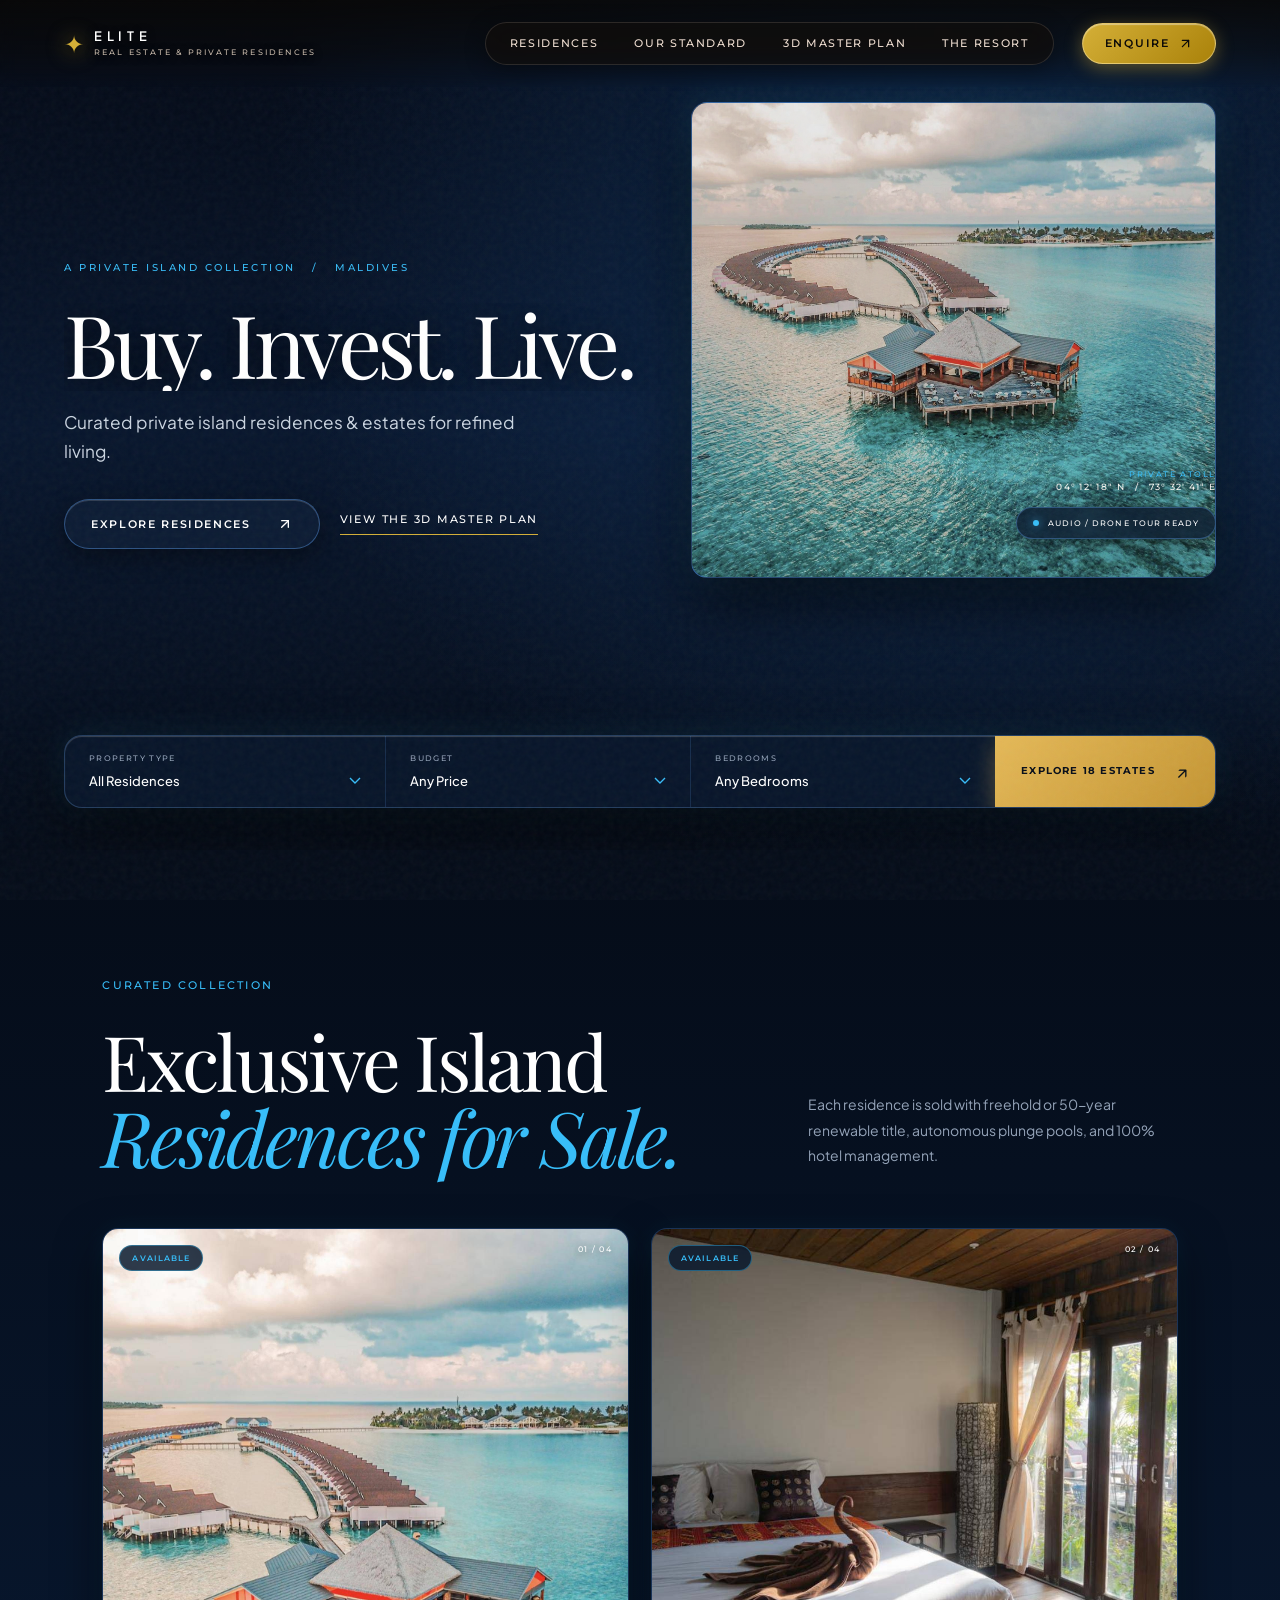
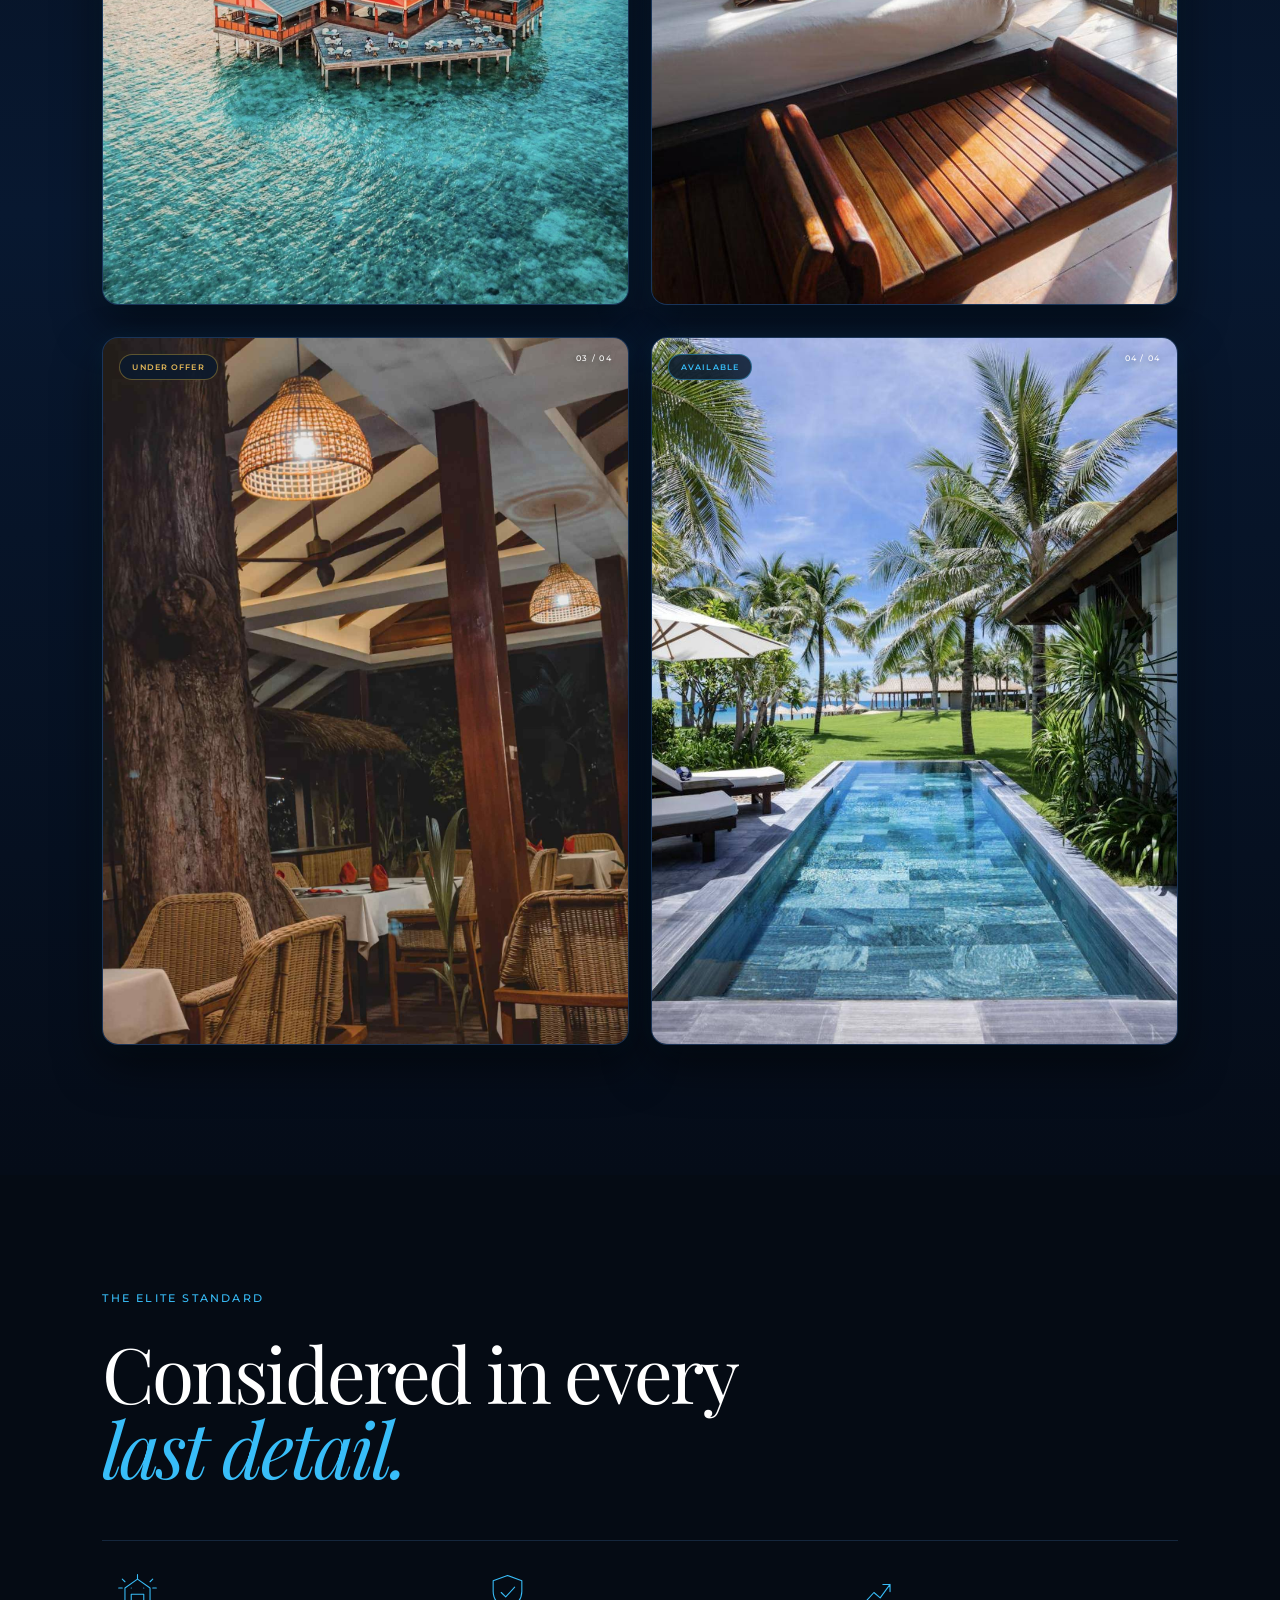
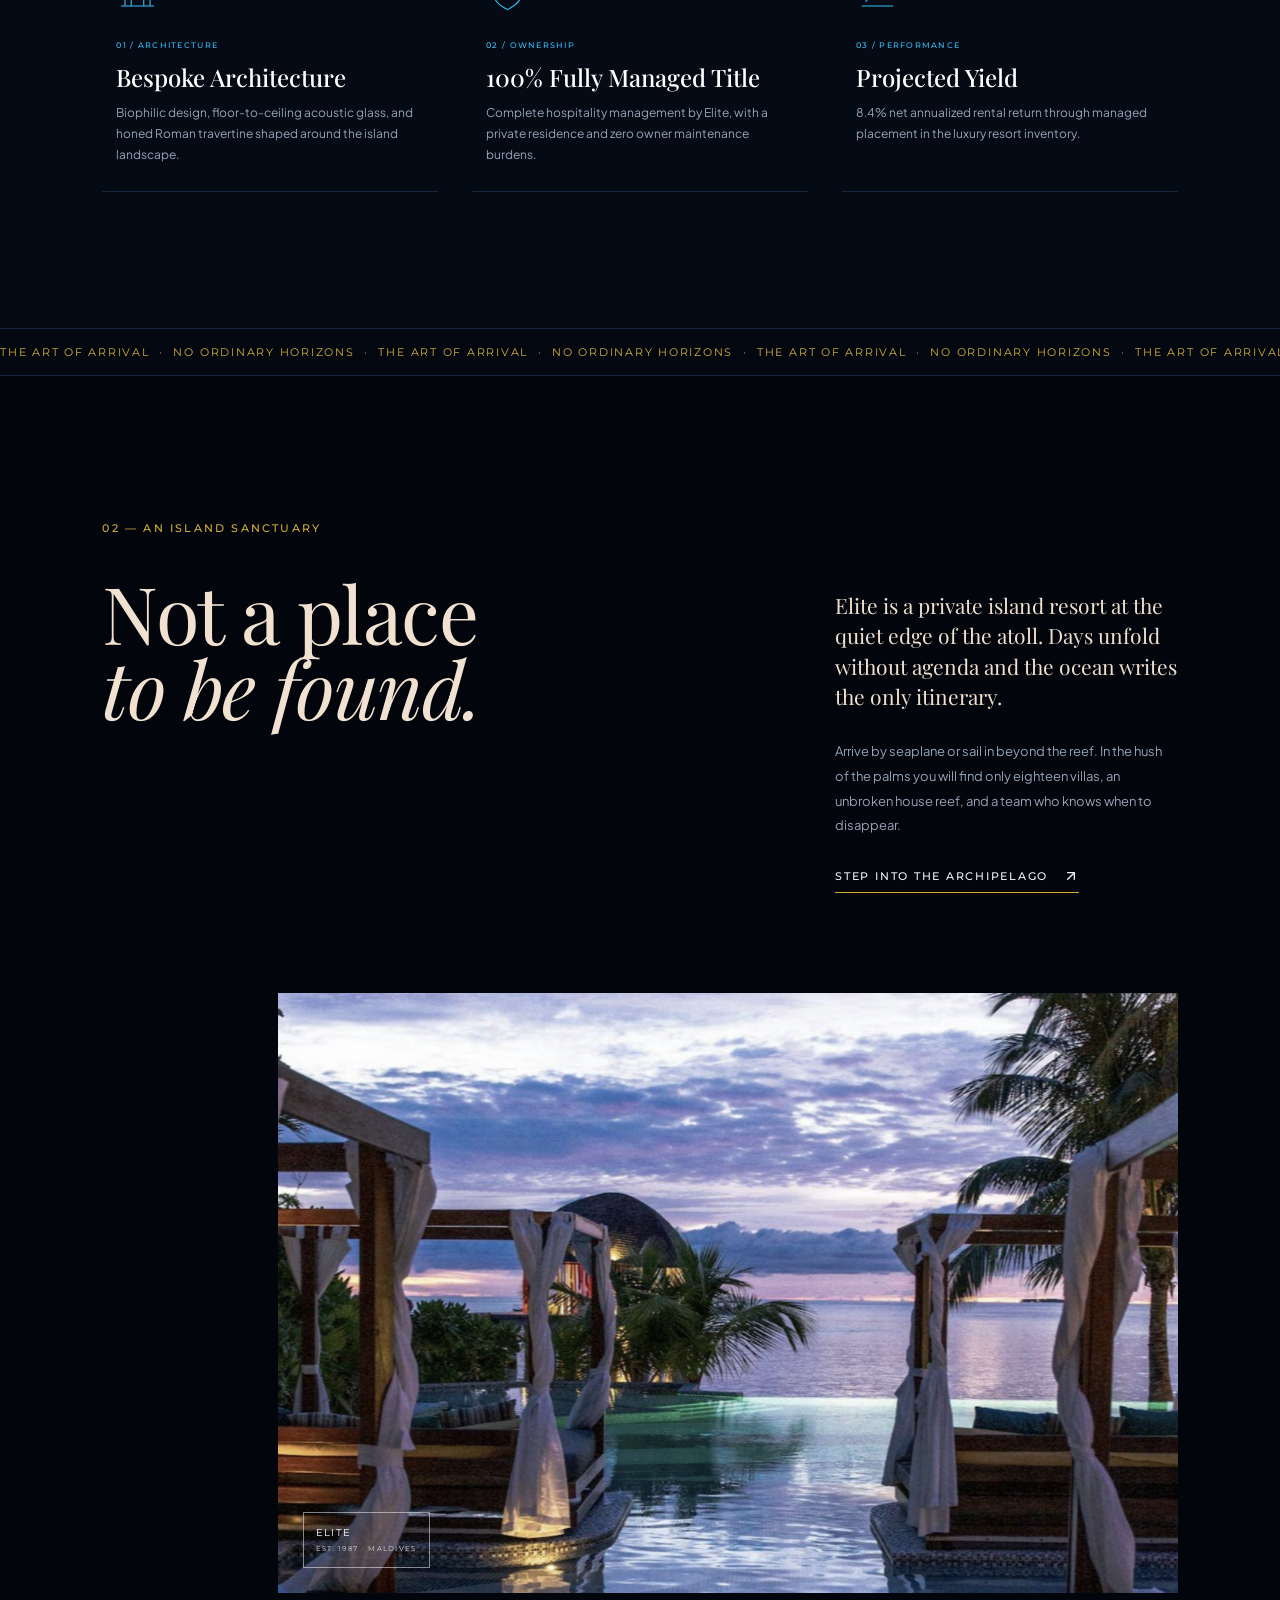
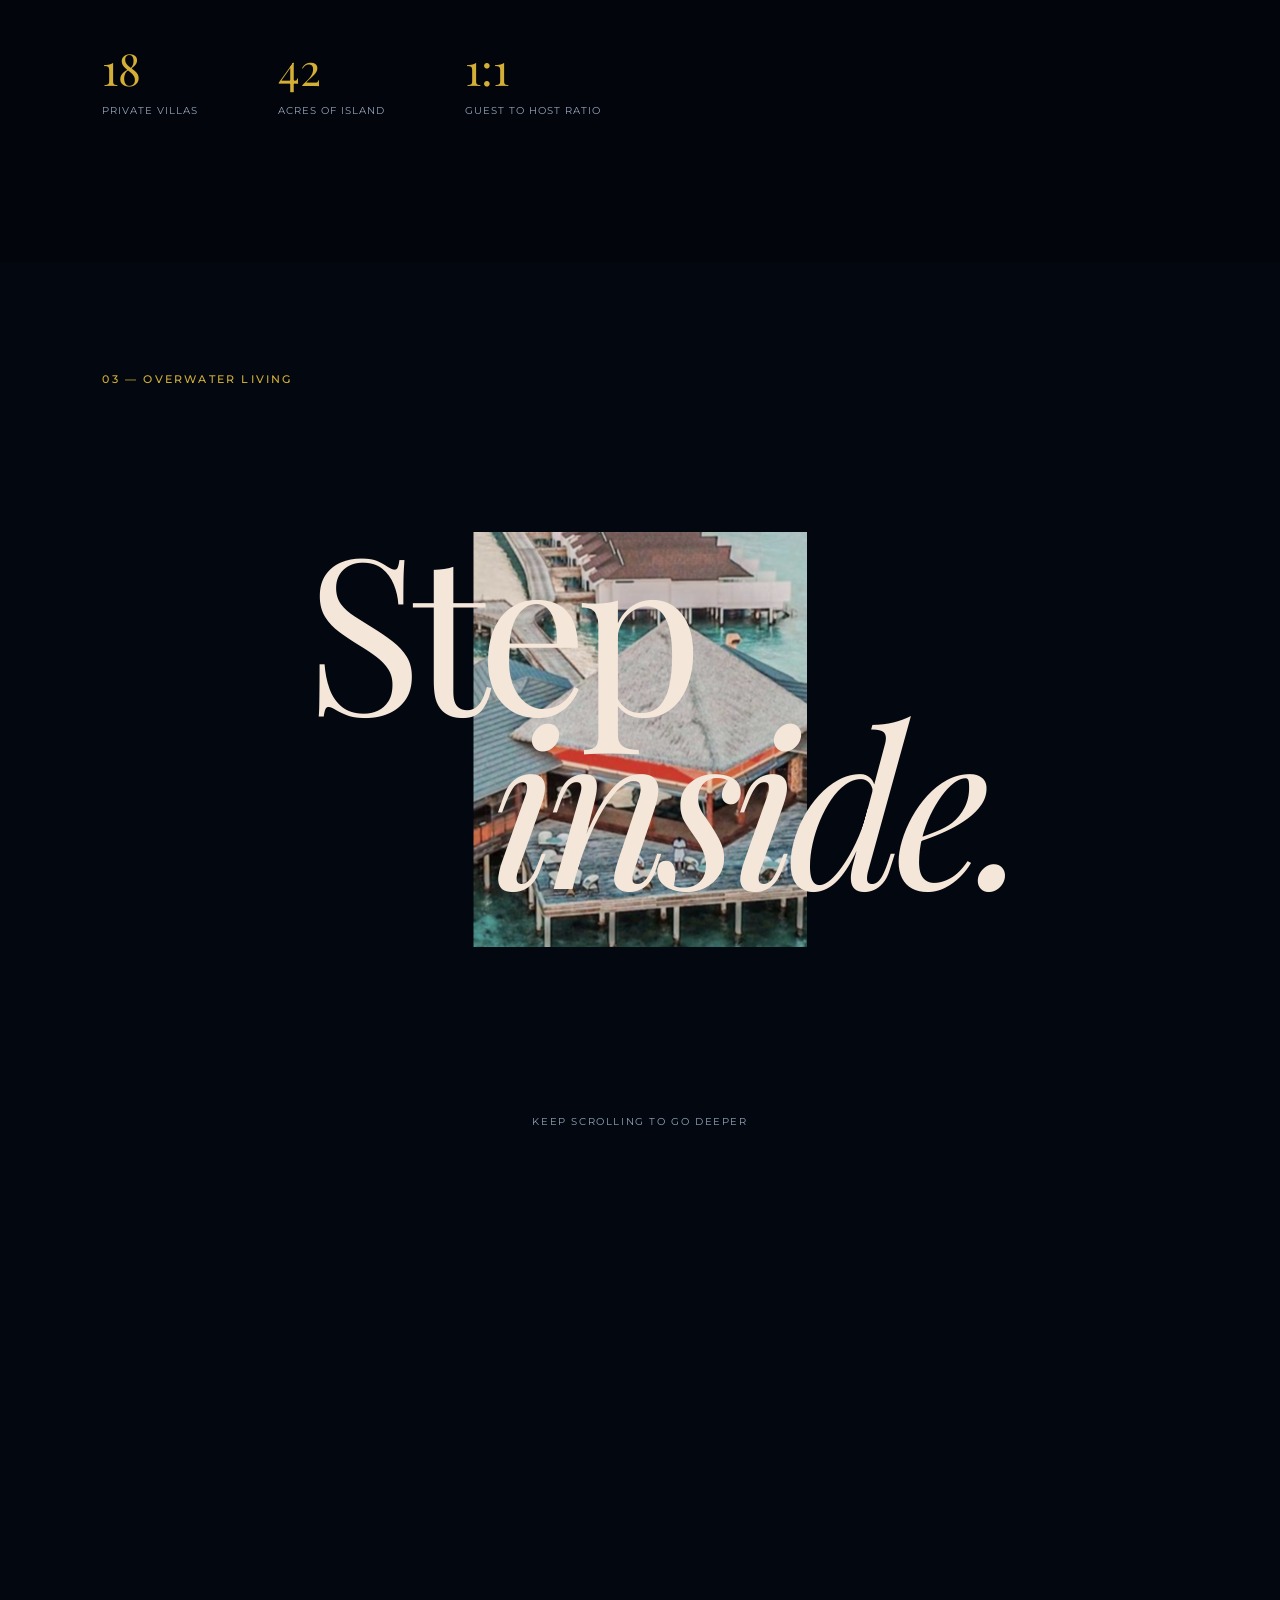
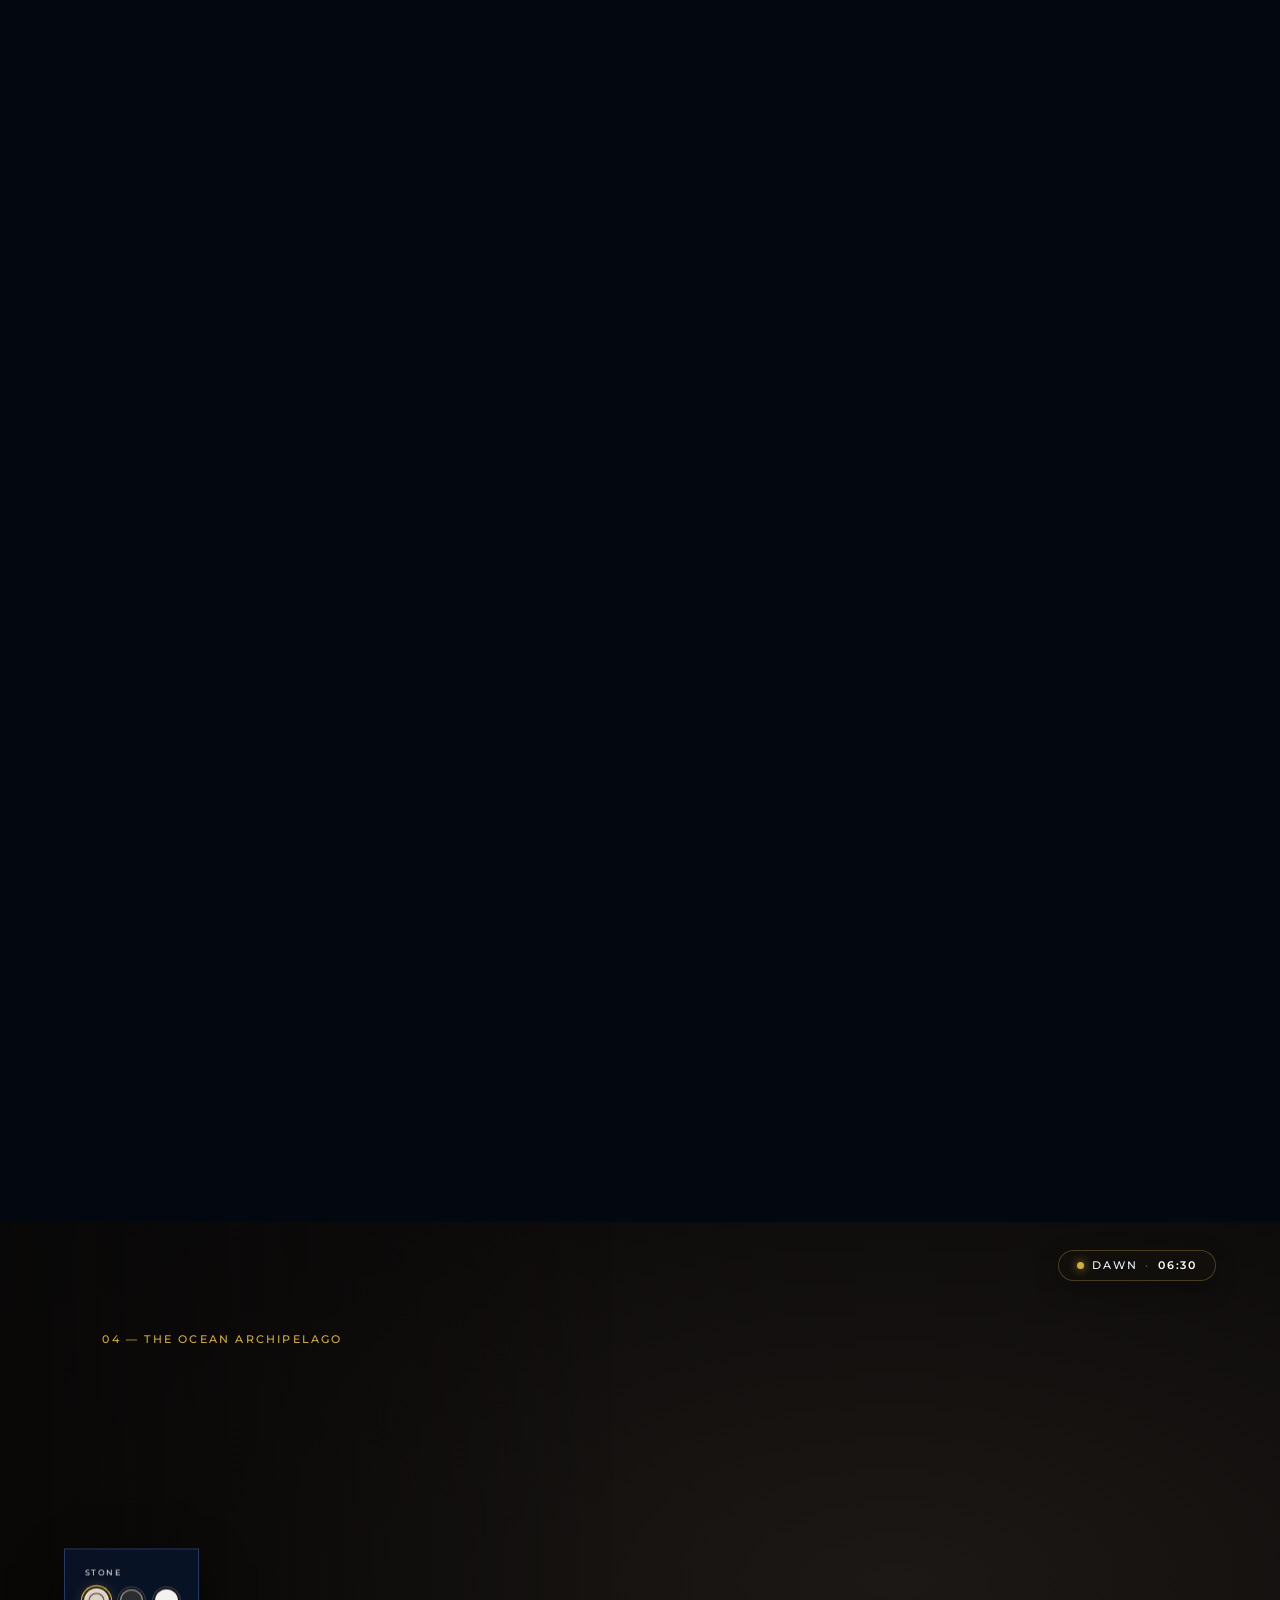
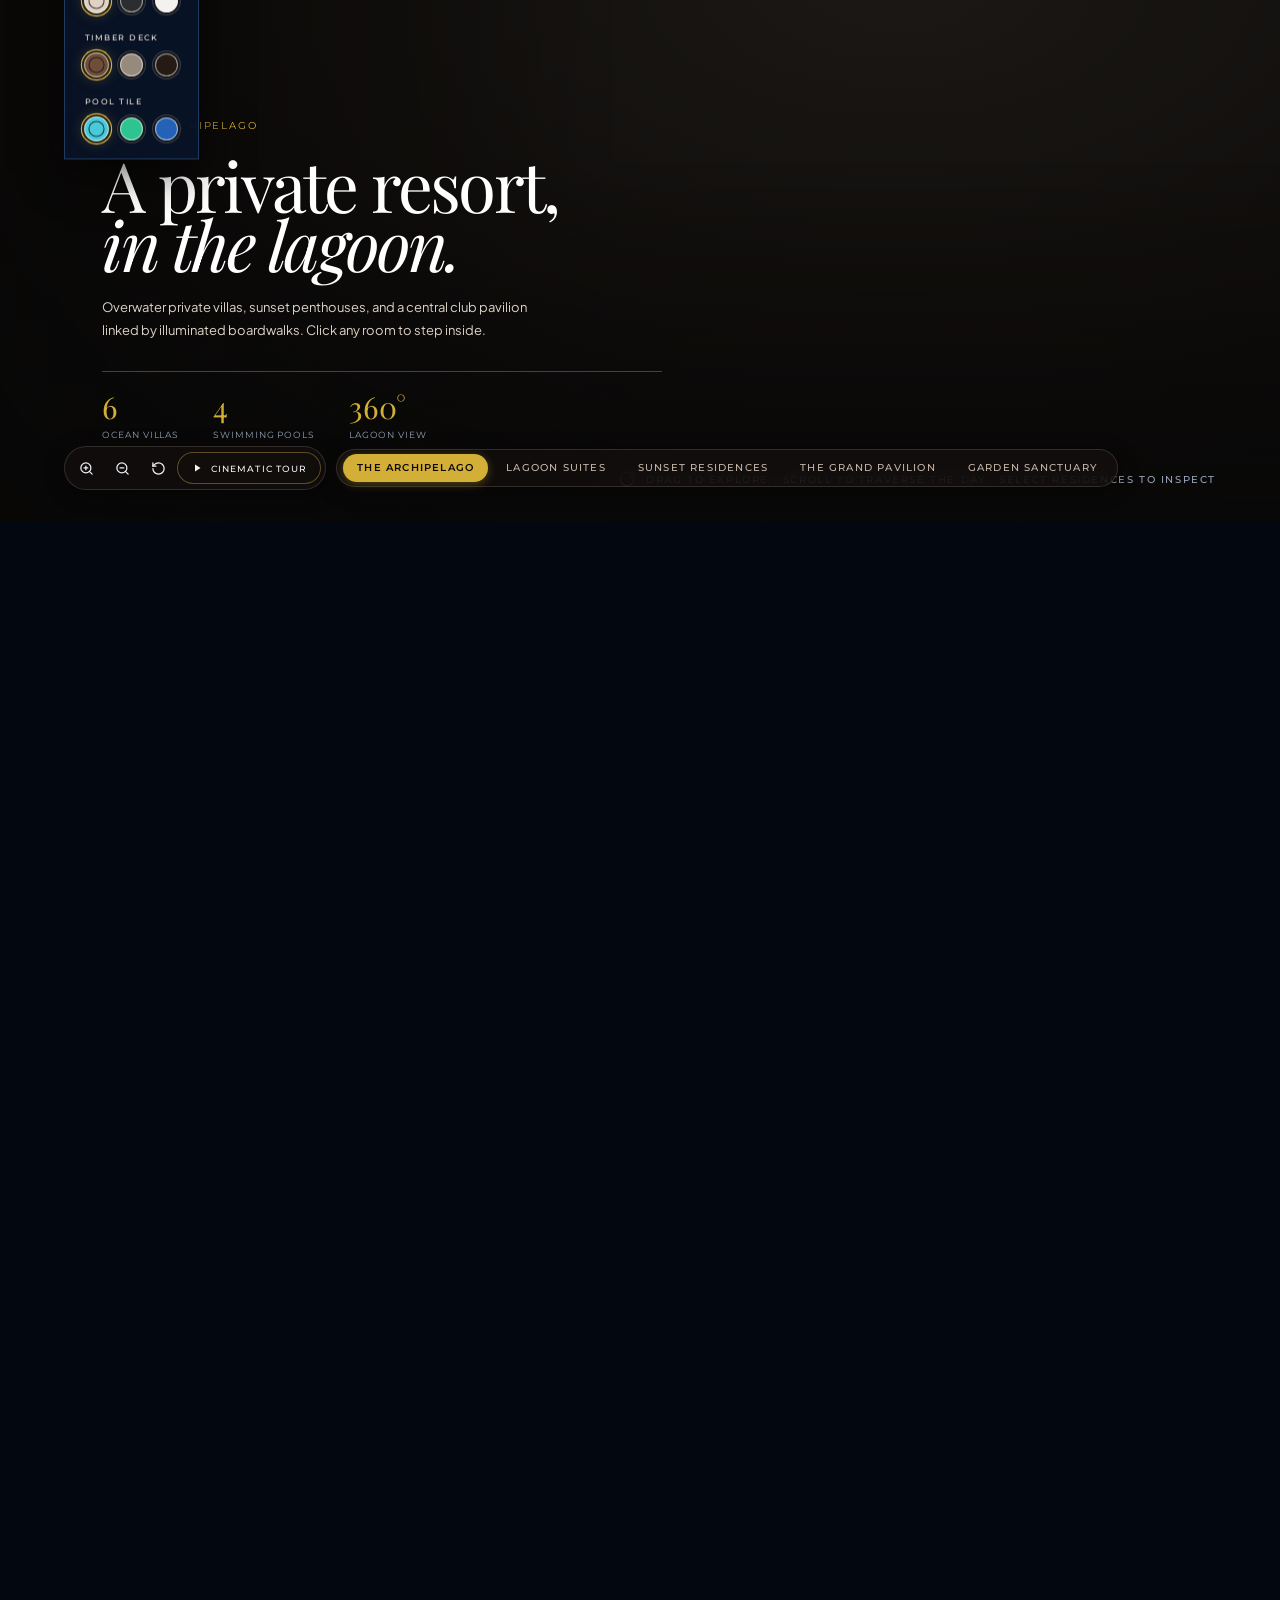
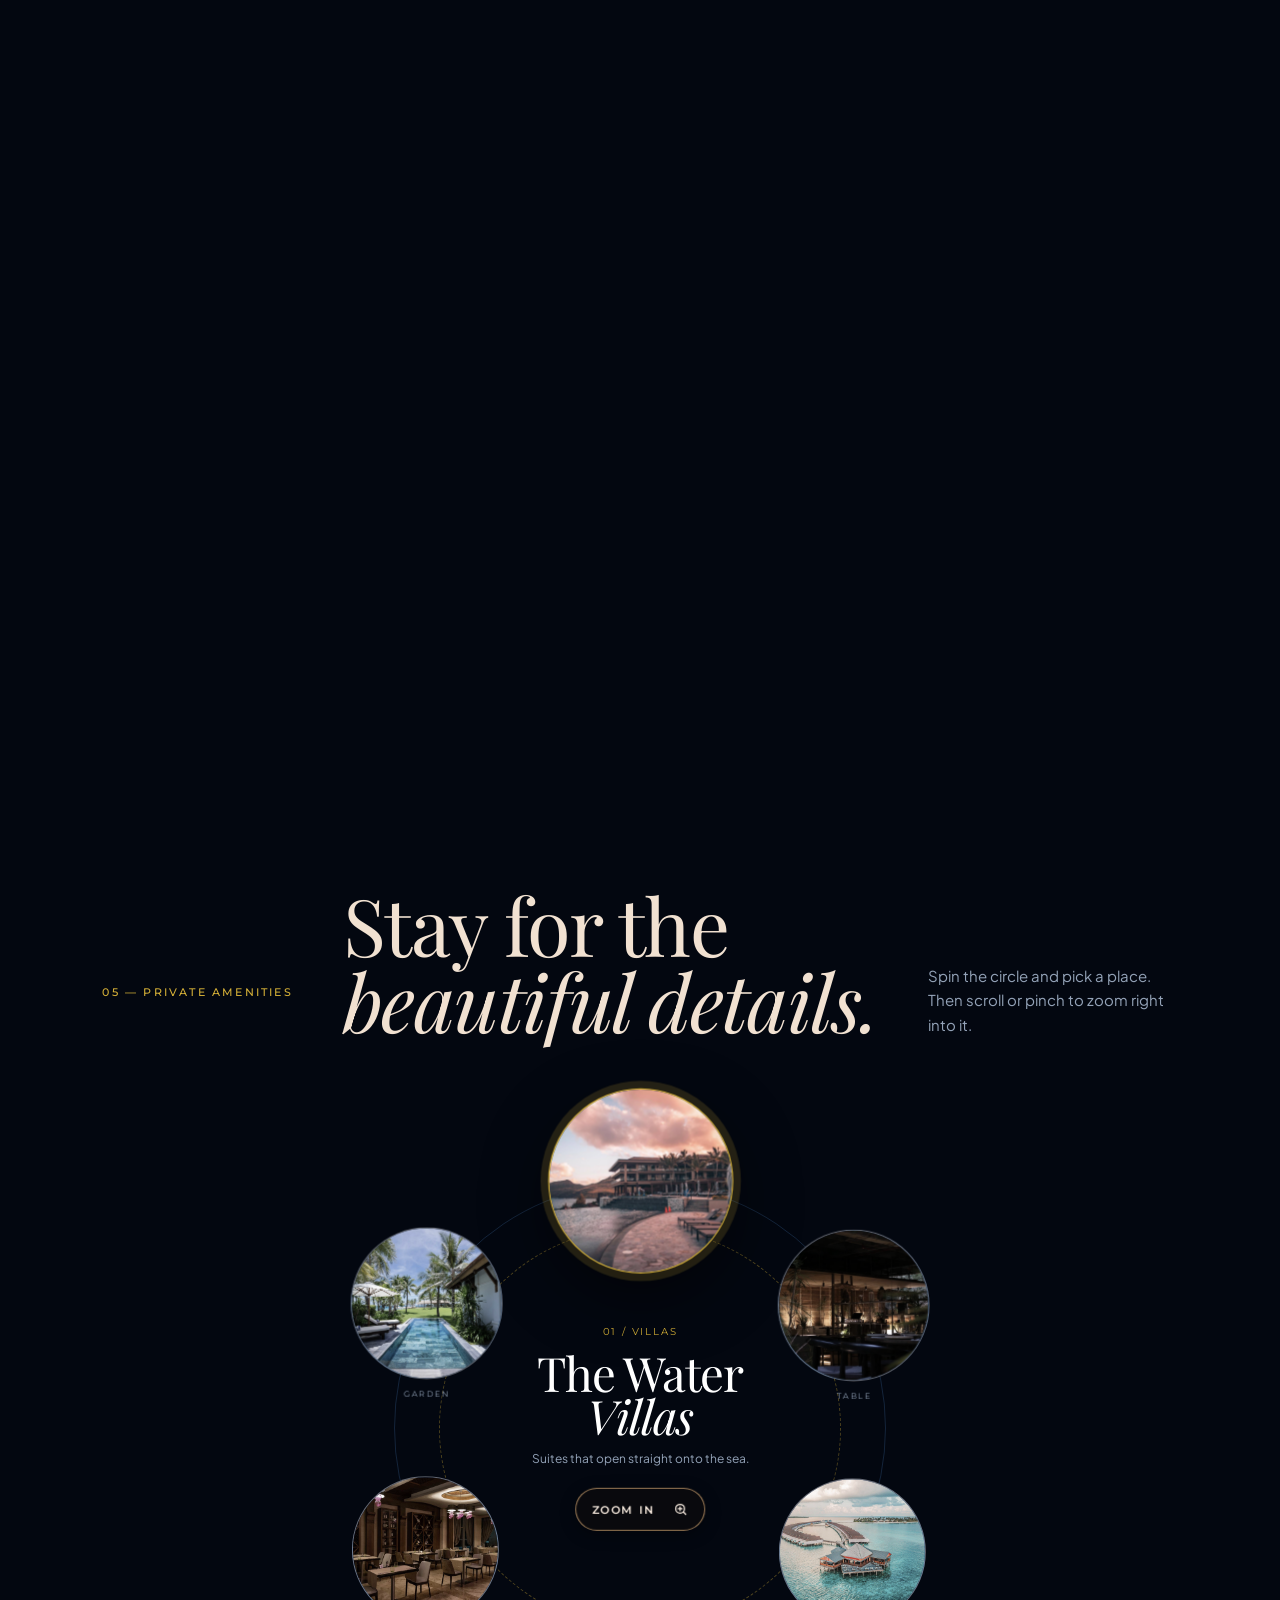
==== commit 978c6de1: "Implement Skyhaven blue glassmorphic & neomorphic theme, replace brown with black, and create dedica" ====
--- a/index.html
+++ b/index.html
@@ -1,10 +1,164 @@
-<!DOCTYPE html>
+ <!DOCTYPE html>
 <html lang="en">
 <head>
   <meta charset="UTF-8" />
   <meta name="viewport" content="width=device-width, initial-scale=1.0" />
-  <title>Elite — Real Estate &amp; Private Residences</title>
-  <meta name="description" content="Curated private island residences and estates for refined living at Elite, Maldives." />
+  <title>Elite — Real Estate &amp; Private Residences | Maldives</title>
+  <meta name="description" content="Elite — Curated private island residences, overwater villas, and beachfront compounds for private acquisition in North Malé Atoll, Maldives. Interactive 3D spatial models, architectural monographs, and verified investment metrics." />
+  <meta name="keywords" content="luxury real estate Maldives, overwater villas for sale, private island residences, real estate investment Maldives, Elite residences, 3D architectural real estate" />
+  <meta name="author" content="Elite Residences Archipelago" />
+  <meta name="robots" content="index, follow, max-image-preview:large, max-snippet:-1, max-video-preview:-1" />
+  <link rel="canonical" href="https://elite-residences.com/" />
+
+  <!-- Geographic Location / GEO Meta Tags (Maldives Atoll) -->
+  <meta name="geo.region" content="MV-00" />
+  <meta name="geo.placename" content="North Malé Atoll, Maldives" />
+  <meta name="geo.position" content="4.1755;73.5093" />
+  <meta name="ICBM" content="4.1755, 73.5093" />
+
+  <!-- Open Graph / Social SEO -->
+  <meta property="og:locale" content="en_US" />
+  <meta property="og:type" content="website" />
+  <meta property="og:title" content="Elite — Real Estate &amp; Private Residences | Maldives" />
+  <meta property="og:description" content="Curated collection of overwater villas and presidential compounds for private ownership. Verified 3D architectural plans and investor factsheets." />
+  <meta property="og:url" content="https://elite-residences.com/" />
+  <meta property="og:site_name" content="Elite Real Estate &amp; Private Residences" />
+  <meta property="og:image" content="https://elite-residences.com/assets/img/villa.jpg" />
+  <meta property="og:image:width" content="1920" />
+  <meta property="og:image:height" content="1080" />
+
+  <!-- Twitter Card -->
+  <meta name="twitter:card" content="summary_large_image" />
+  <meta name="twitter:title" content="Elite — Real Estate &amp; Private Residences | Maldives" />
+  <meta name="twitter:description" content="Curated collection of overwater villas and presidential compounds for private ownership. Verified 3D architectural plans and investor factsheets." />
+  <meta name="twitter:image" content="https://elite-residences.com/assets/img/villa.jpg" />
+
+  <!-- JSON-LD Structured Data: RealEstateListing, Organization, & GeoCoordinates -->
+  <script type="application/ld+json">
+  {
+    "@context": "https://schema.org",
+    "@graph": [
+      {
+        "@type": "RealEstateAgent",
+        "@id": "https://elite-residences.com/#organization",
+        "name": "Elite Real Estate & Private Residences",
+        "url": "https://elite-residences.com",
+        "logo": "https://elite-residences.com/assets/img/villa.jpg",
+        "description": "Prime real estate developer and broker for ultra-luxury private island residences in the Maldives.",
+        "areaServed": {
+          "@type": "Place",
+          "name": "North Malé Atoll, Maldives",
+          "geo": {
+            "@type": "GeoCoordinates",
+            "latitude": 4.1755,
+            "longitude": 73.5093
+          }
+        },
+        "priceRange": "$4,600,000 - $14,200,000 USD"
+      },
+      {
+        "@type": "SingleFamilyResidence",
+        "@id": "https://elite-residences.com/#villa-01",
+        "name": "Villa 01 — Lagoon Suite",
+        "description": "Private overwater villa with private infinity plunge pool, teak ocean deck, overwater hammock, and ocean swim ladder.",
+        "numberOfRooms": 4,
+        "numberOfBedrooms": 2,
+        "numberOfBathroomsTotal": 3,
+        "floorSize": {
+          "@type": "QuantitativeValue",
+          "value": 220,
+          "unitCode": "MTK"
+        },
+        "geo": {
+          "@type": "GeoCoordinates",
+          "latitude": 4.1755,
+          "longitude": 73.5093
+        },
+        "offers": {
+          "@type": "Offer",
+          "price": "4850000",
+          "priceCurrency": "USD",
+          "availability": "https://schema.org/InStock"
+        }
+      },
+      {
+        "@type": "SingleFamilyResidence",
+        "@id": "https://elite-residences.com/#villa-02",
+        "name": "Villa 02 — Sunset Residence",
+        "description": "Two-storey contemporary modernist duplex with cantilevered upper master penthouse, exterior spiral staircase, and upper terrace stone soaking tub.",
+        "numberOfRooms": 7,
+        "numberOfBedrooms": 4,
+        "numberOfBathroomsTotal": 5,
+        "floorSize": {
+          "@type": "QuantitativeValue",
+          "value": 440,
+          "unitCode": "MTK"
+        },
+        "geo": {
+          "@type": "GeoCoordinates",
+          "latitude": 4.1755,
+          "longitude": 73.5093
+        },
+        "offers": {
+          "@type": "Offer",
+          "price": "7450000",
+          "priceCurrency": "USD",
+          "availability": "https://schema.org/InStock"
+        }
+      },
+      {
+        "@type": "SingleFamilyResidence",
+        "@id": "https://elite-residences.com/#compound",
+        "name": "Grand Presidential Compound",
+        "description": "762 m² triple-pavilion oceanfront estate with soaring Cathedral Great Hall, twin guest wings, 25m infinity pool, and in-pool sunken fire pit lounge.",
+        "numberOfRooms": 12,
+        "numberOfBedrooms": 6,
+        "numberOfBathroomsTotal": 7,
+        "floorSize": {
+          "@type": "QuantitativeValue",
+          "value": 762,
+          "unitCode": "MTK"
+        },
+        "geo": {
+          "@type": "GeoCoordinates",
+          "latitude": 4.1755,
+          "longitude": 73.5093
+        },
+        "offers": {
+          "@type": "Offer",
+          "price": "14200000",
+          "priceCurrency": "USD",
+          "availability": "https://schema.org/InStock"
+        }
+      },
+      {
+        "@type": "SingleFamilyResidence",
+        "@id": "https://elite-residences.com/#garden-sanctuary",
+        "name": "Garden Wellness Sanctuary",
+        "description": "Organic Japanese-Nordic biophilic residence with carved river stone hydrotherapy plunge, dark reflection pond, yoga pavilion, and bamboo zen garden.",
+        "numberOfRooms": 6,
+        "numberOfBedrooms": 3,
+        "numberOfBathroomsTotal": 4,
+        "floorSize": {
+          "@type": "QuantitativeValue",
+          "value": 310,
+          "unitCode": "MTK"
+        },
+        "geo": {
+          "@type": "GeoCoordinates",
+          "latitude": 4.1755,
+          "longitude": 73.5093
+        },
+        "offers": {
+          "@type": "Offer",
+          "price": "4600000",
+          "priceCurrency": "USD",
+          "availability": "https://schema.org/InStock"
+        }
+      }
+    ]
+  }
+  </script>
   <meta name="theme-color" content="#090807" />
   <link rel="icon" href="data:image/svg+xml,%3Csvg xmlns='http://www.w3.org/2000/svg' viewBox='0 0 32 32'%3E%3Crect width='32' height='32' fill='%23090807'/%3E%3Ctext x='16' y='23' text-anchor='middle' font-size='20' fill='%23d4af37'%3E%E2%9C%A6%3C/text%3E%3C/svg%3E" />
 
@@ -138,13 +292,19 @@
       </div>
       <div class="residence-grid" id="residence-grid">
         <article class="residence-card" data-category="lagoon" data-price="3850000" data-beds="2">
-          <div class="residence-image media">
+          <a href="villa-01.html" class="residence-image media" aria-label="Explore Villa 01 Lagoon Suite">
             <img loading="lazy" src="assets/img/lagoon.jpg" alt="Overwater Lagoon Suite with private pool" />
             <span class="residence-status">AVAILABLE</span>
             <span class="residence-index">01 / 04</span>
-          </div>
+          </a>
           <div class="residence-card-body">
-            <div class="residence-card-heading"><div><span class="residence-type">LAGOON VILLA</span><h3>Villa 01 — Lagoon Suite</h3></div><strong class="residence-price">$3,850,000 <small>USD</small></strong></div>
+            <div class="residence-card-heading">
+              <div>
+                <span class="residence-type">LAGOON VILLA</span>
+                <h3><a href="villa-01.html">Villa 01 — Lagoon Suite</a></h3>
+              </div>
+              <strong class="residence-price">$3,850,000 <small>USD</small></strong>
+            </div>
             <ul class="residence-specs" aria-label="Residence specifications">
               <li><svg viewBox="0 0 24 24" aria-hidden="true"><path d="M3 19V9a2 2 0 0 1 2-2h3a3 3 0 0 1 3 3v9M3 14h18v5M11 12h8a2 2 0 0 1 2 2v5"/></svg>2 Beds</li>
               <li><svg viewBox="0 0 24 24" aria-hidden="true"><path d="M4 12V6a2 2 0 0 1 4 0v6m-5 0h18v3a5 5 0 0 1-5 5h-8a5 5 0 0 1-5-5v-3Zm2 8v2m14-2v2"/></svg>3 Baths</li>
@@ -152,19 +312,25 @@
             </ul>
             <p class="residence-description">Private plunge pool &amp; sunset ocean deck.</p>
             <div class="residence-actions">
-              <button type="button" class="inspect-property-btn" data-inspect-view="villa1">Inspect in 3D <span aria-hidden="true">↗</span></button>
+              <a href="villa-01.html?mode=3d" class="inspect-property-btn" data-inspect-view="villa1">Inspect in 3D <span aria-hidden="true">↗</span></a>
               <a class="factsheet-link" href="#enquire" data-scroll="#enquire" data-interest="Factsheet — Villa 01 Lagoon Suite">Request Investor Factsheet</a>
             </div>
           </div>
         </article>
         <article class="residence-card" data-category="sunset" data-price="7450000" data-beds="4">
-          <div class="residence-image media">
+          <a href="villa-02.html" class="residence-image media" aria-label="Explore Villa 02 Sunset Residence">
             <img loading="lazy" src="assets/img/bedroom.jpg" alt="Sunset Residence master penthouse" />
             <span class="residence-status">AVAILABLE</span>
             <span class="residence-index">02 / 04</span>
-          </div>
+          </a>
           <div class="residence-card-body">
-            <div class="residence-card-heading"><div><span class="residence-type">SUNSET PENTHOUSE</span><h3>Villa 02 — Sunset Residence</h3></div><strong class="residence-price">$7,450,000 <small>USD</small></strong></div>
+            <div class="residence-card-heading">
+              <div>
+                <span class="residence-type">SUNSET PENTHOUSE</span>
+                <h3><a href="villa-02.html">Villa 02 — Sunset Residence</a></h3>
+              </div>
+              <strong class="residence-price">$7,450,000 <small>USD</small></strong>
+            </div>
             <ul class="residence-specs" aria-label="Residence specifications">
               <li><svg viewBox="0 0 24 24" aria-hidden="true"><path d="M3 19V9a2 2 0 0 1 2-2h3a3 3 0 0 1 3 3v9M3 14h18v5M11 12h8a2 2 0 0 1 2 2v5"/></svg>4 Beds</li>
               <li><svg viewBox="0 0 24 24" aria-hidden="true"><path d="M4 12V6a2 2 0 0 1 4 0v6m-5 0h18v3a5 5 0 0 1-5 5h-8a5 5 0 0 1-5-5v-3Zm2 8v2m14-2v2"/></svg>5 Baths</li>
@@ -172,19 +338,25 @@
             </ul>
             <p class="residence-description">Two-storey master penthouse &amp; cantilevered soaking tub.</p>
             <div class="residence-actions">
-              <button type="button" class="inspect-property-btn" data-inspect-view="villa2">Inspect in 3D <span aria-hidden="true">↗</span></button>
+              <a href="villa-02.html?mode=3d" class="inspect-property-btn" data-inspect-view="villa2">Inspect in 3D <span aria-hidden="true">↗</span></a>
               <a class="factsheet-link" href="#enquire" data-scroll="#enquire" data-interest="Factsheet — Villa 02 Sunset Residence">Request Investor Factsheet</a>
             </div>
           </div>
         </article>
         <article class="residence-card" data-category="beach" data-price="14200000" data-beds="6">
-          <div class="residence-image media">
+          <a href="compound.html" class="residence-image media" aria-label="Explore Grand Presidential Compound">
             <img loading="lazy" src="assets/img/pavilion.jpg" alt="Private beach presidential compound" />
             <span class="residence-status is-offer">UNDER OFFER</span>
             <span class="residence-index">03 / 04</span>
-          </div>
+          </a>
           <div class="residence-card-body">
-            <div class="residence-card-heading"><div><span class="residence-type">PRIVATE BEACH COMPOUND</span><h3>Grand Presidential Compound</h3></div><strong class="residence-price">$14,200,000 <small>USD</small></strong></div>
+            <div class="residence-card-heading">
+              <div>
+                <span class="residence-type">PRIVATE BEACH COMPOUND</span>
+                <h3><a href="compound.html">Grand Presidential Compound</a></h3>
+              </div>
+              <strong class="residence-price">$14,200,000 <small>USD</small></strong>
+            </div>
             <ul class="residence-specs" aria-label="Residence specifications">
               <li><svg viewBox="0 0 24 24" aria-hidden="true"><path d="M3 19V9a2 2 0 0 1 2-2h3a3 3 0 0 1 3 3v9M3 14h18v5M11 12h8a2 2 0 0 1 2 2v5"/></svg>6 Beds</li>
               <li><svg viewBox="0 0 24 24" aria-hidden="true"><path d="M4 12V6a2 2 0 0 1 4 0v6m-5 0h18v3a5 5 0 0 1-5 5h-8a5 5 0 0 1-5-5v-3Zm2 8v2m14-2v2"/></svg>7 Baths</li>
@@ -192,19 +364,25 @@
             </ul>
             <p class="residence-description">Private beach parcel, twin pools &amp; yacht mooring.</p>
             <div class="residence-actions">
-              <button type="button" class="inspect-property-btn" data-inspect-view="compound">Inspect in 3D <span aria-hidden="true">↗</span></button>
+              <a href="compound.html?mode=3d" class="inspect-property-btn" data-inspect-view="compound">Inspect in 3D <span aria-hidden="true">↗</span></a>
               <a class="factsheet-link" href="#enquire" data-scroll="#enquire" data-interest="Factsheet — Grand Presidential Compound">Request Investor Factsheet</a>
             </div>
           </div>
         </article>
         <article class="residence-card" data-category="lagoon" data-price="4600000" data-beds="3">
-          <div class="residence-image media">
+          <a href="garden-sanctuary.html" class="residence-image media" aria-label="Explore Garden Wellness Sanctuary">
             <img loading="lazy" src="assets/img/garden-pool.jpg" alt="Garden Wellness Sanctuary hydrotherapy pool" />
             <span class="residence-status">AVAILABLE</span>
             <span class="residence-index">04 / 04</span>
-          </div>
+          </a>
           <div class="residence-card-body">
-            <div class="residence-card-heading"><div><span class="residence-type">GARDEN RESIDENCE</span><h3>Garden Wellness Sanctuary</h3></div><strong class="residence-price">$4,600,000 <small>USD</small></strong></div>
+            <div class="residence-card-heading">
+              <div>
+                <span class="residence-type">GARDEN RESIDENCE</span>
+                <h3><a href="garden-sanctuary.html">Garden Wellness Sanctuary</a></h3>
+              </div>
+              <strong class="residence-price">$4,600,000 <small>USD</small></strong>
+            </div>
             <ul class="residence-specs" aria-label="Residence specifications">
               <li><svg viewBox="0 0 24 24" aria-hidden="true"><path d="M3 19V9a2 2 0 0 1 2-2h3a3 3 0 0 1 3 3v9M3 14h18v5M11 12h8a2 2 0 0 1 2 2v5"/></svg>3 Beds</li>
               <li><svg viewBox="0 0 24 24" aria-hidden="true"><path d="M4 12V6a2 2 0 0 1 4 0v6m-5 0h18v3a5 5 0 0 1-5 5h-8a5 5 0 0 1-5-5v-3Zm2 8v2m14-2v2"/></svg>4 Baths</li>
@@ -212,7 +390,7 @@
             </ul>
             <p class="residence-description">Lush private botanical garden &amp; hydrotherapy pool.</p>
             <div class="residence-actions">
-              <button type="button" class="inspect-property-btn" data-inspect-view="spa">Inspect in 3D <span aria-hidden="true">↗</span></button>
+              <a href="garden-sanctuary.html?mode=3d" class="inspect-property-btn" data-inspect-view="spa">Inspect in 3D <span aria-hidden="true">↗</span></a>
               <a class="factsheet-link" href="#enquire" data-scroll="#enquire" data-interest="Factsheet — Garden Wellness Sanctuary">Request Investor Factsheet</a>
             </div>
           </div>
@@ -792,11 +970,35 @@
     </div>
   </div>
 
-  <!-- ═════════ 3D Architectural Residence Inspector (Dedicated Distinct Models) ═════════ -->
-  <div class="residence-inspect-modal" id="residence-inspect-modal" role="dialog" aria-modal="true" aria-hidden="true" aria-label="3D Residence Architectural Inspector" data-lenis-prevent>
+  <!-- ═════════ 3D Architectural Residence Inspector (Photo & 3D Dual Experience) ═════════ -->
+  <div class="residence-inspect-modal" id="residence-inspect-modal" role="dialog" aria-modal="true" aria-hidden="true" aria-label="Residence Architectural Inspector" data-lenis-prevent>
+    
+    <!-- 3D Canvas Stage -->
     <div class="inspect-canvas-wrap">
       <canvas id="residence-inspect-canvas" aria-hidden="true"></canvas>
       <div class="inspect-vignette" aria-hidden="true"></div>
+      <!-- 3D Projected Spatial Room Pins Container -->
+      <div class="inspect-pins-container" id="inspect-pins-container"></div>
+    </div>
+
+    <!-- Editorial Photo Stage (Default View) -->
+    <div class="inspect-photo-stage" id="inspect-photo-stage">
+      <div class="inspect-photo-frame">
+        <img id="inspect-photo-img" src="assets/img/villa.jpg" alt="Architectural Residence Editorial Photograph" />
+        <div class="inspect-photo-overlay">
+          <div class="photo-overlay-content">
+            <span class="photo-overlay-kicker">EDITORIAL ARCHITECTURAL MONOGRAPH</span>
+            <h3 class="photo-overlay-title">Verified High-Resolution Spatial Photography</h3>
+            <button type="button" class="inspect-step-3d-btn" id="inspect-step-3d-btn">
+              <svg width="18" height="18" viewBox="0 0 24 24" fill="none" stroke="currentColor" stroke-width="2" stroke-linecap="round" stroke-linejoin="round" aria-hidden="true"><path d="M21 16V8a2 2 0 0 0-1-1.73l-7-4a2 2 0 0 0-2 0l-7 4A2 2 0 0 0 3 8v8a2 2 0 0 0 1 1.73l7 4a2 2 0 0 0 2 0l7-4A2 2 0 0 0 21 16z"/><polyline points="3.27 6.96 12 12.01 20.73 6.96"/><line x1="12" y1="22.08" x2="12" y2="12"/></svg>
+              <span>Step Inside 3D Spatial Walkthrough</span>
+              <span class="btn-arrow">↗</span>
+            </button>
+          </div>
+          <!-- Gallery View Strips -->
+          <div class="inspect-photo-thumbs" id="inspect-photo-thumbs"></div>
+        </div>
+      </div>
     </div>
 
     <!-- Top Bar: Navigation, Title & Solar Control -->
@@ -815,6 +1017,18 @@
         <button type="button" class="inspect-nav-btn" data-residence="spa">Garden Spa</button>
       </nav>
 
+      <!-- View Mode Switcher: Editorial Photo vs 3D Walkthrough -->
+      <div class="inspect-mode-switch" role="tablist" aria-label="Inspection View Mode">
+        <button type="button" class="mode-tab-btn active" data-mode="photo" role="tab" aria-selected="true" title="View Architectural Photography">
+          <svg width="13" height="13" viewBox="0 0 24 24" fill="none" stroke="currentColor" stroke-width="2"><rect x="3" y="3" width="18" height="18" rx="2"/><circle cx="8.5" cy="8.5" r="1.5"/><polyline points="21 15 16 10 5 21"/></svg>
+          <span>Photo View</span>
+        </button>
+        <button type="button" class="mode-tab-btn" data-mode="3d" role="tab" aria-selected="false" title="View Interactive 3D Model">
+          <svg width="13" height="13" viewBox="0 0 24 24" fill="none" stroke="currentColor" stroke-width="2"><path d="M21 16V8a2 2 0 0 0-1-1.73l-7-4a2 2 0 0 0-2 0l-7 4A2 2 0 0 0 3 8v8a2 2 0 0 0 1 1.73l7 4a2 2 0 0 0 2 0l7-4A2 2 0 0 0 21 16z"/><polyline points="3.27 6.96 12 12.01 20.73 6.96"/><line x1="12" y1="22.08" x2="12" y2="12"/></svg>
+          <span>3D Model</span>
+        </button>
+      </div>
+
       <div class="inspect-top-actions">
         <!-- 24-hr Solar Lighting Toggle -->
         <div class="inspect-solar-switch" role="group" aria-label="Lighting simulator">
@@ -822,7 +1036,7 @@
           <button type="button" class="solar-btn" data-solar="sunset" title="Golden Hour 18:15">🌅 Sunset</button>
           <button type="button" class="solar-btn" data-solar="night" title="Nocturne 22:30">🌙 Night</button>
         </div>
-        <button type="button" class="inspect-close-btn" id="inspect-close-btn" aria-label="Close 3D inspection">
+        <button type="button" class="inspect-close-btn" id="inspect-close-btn" aria-label="Close inspection">
           <span>Close</span> ✕
         </button>
       </div>
@@ -877,7 +1091,7 @@
     </aside>
 
     <div class="inspect-interaction-hint">
-      <span>Drag to Orbit · Scroll / Pinch to Zoom · Right Click to Pan</span>
+      <span>Drag to Orbit · Scroll / Pinch to Zoom · Click Room Pins to Focus</span>
     </div>
   </div>
 
--- a/assets/css/style.css
+++ b/assets/css/style.css
@@ -11,15 +11,21 @@
 
 /* ───────── 1. Tokens & base ───────── */
 :root {
-  --void: #090807; --espresso: #151210; --sand: #f5ebe1; --gold: #d4af37;
-  --terra: #c86d51; --muted: #c4b8aa; --line: #e8d5c42e;
+  --void: #030710; --espresso: #000000; --sand: #f0f4f8; --gold: #d4af37;
+  --terra: #142a4a; --cyan: #38bdf8; --muted: #94a3b8; --line: rgba(96, 165, 250, 0.18);
+  --blue-bg: #050c18;
+  --blue-surface: rgba(10, 24, 46, 0.72);
+  --blue-card: rgba(12, 28, 54, 0.65);
+  --blue-border: rgba(96, 165, 250, 0.22);
+  --blue-glow: rgba(56, 189, 248, 0.25);
+  --neo-shadow: 0 16px 36px rgba(0, 0, 0, 0.55), inset 0 1px 1px rgba(255, 255, 255, 0.15), 0 0 25px rgba(56, 189, 248, 0.1);
   --serif: "Playfair Display", Georgia, "Times New Roman", serif;
   --sans: "Plus Jakarta Sans", system-ui, -apple-system, sans-serif;
   --mono: "Montserrat", "Plus Jakarta Sans", sans-serif;
   --ease: cubic-bezier(.22, 1, .36, 1);
   --pad-x: 8vw;
   /* shown behind every photo, so nothing is ever blank while images load */
-  --fallback: linear-gradient(155deg, #1d3a44 0%, #6b6f63 42%, #c58f6c 72%, #3b2a22 100%);
+  --fallback: linear-gradient(155deg, #09172e 0%, #173258 42%, #204b7e 72%, #040810 100%);
 }
 html { background: var(--void); scroll-behavior: auto !important; -webkit-text-size-adjust: 100%; }
 html.lenis, html.lenis body { height: auto; }
@@ -110,87 +116,93 @@
 .hero-index { align-items: center; display: flex; gap: 13px; }
 .hero-index i { background: var(--gold); display: inline-block; height: 1px; width: 80px; }
 
-/* Private-residence landing hero */
-.realestate-hero { align-items: center; background: #ffffff; color: var(--espresso); height: auto; min-height: 850px; padding: 150px 5vw 190px; position: relative; }
-.realestate-hero .hero-media { background: var(--fallback); border: 1px solid rgba(255, 255, 255, 0.4); border-radius: 12px; box-shadow: 0 25px 60px rgba(0, 0, 0, 0.08); height: 56%; inset: 12% 5vw auto auto; overflow: hidden; width: 41%; }
-.realestate-hero .hero-video { filter: brightness(.94) saturate(.82); }
+/* Private-residence landing hero (Skyhaven Midnight Blue Glassmorphism + Neomorphism) */
+.realestate-hero { align-items: center; background: radial-gradient(circle at 75% 25%, rgba(24, 76, 140, 0.35) 0%, transparent 60%), linear-gradient(180deg, #040914 0%, #08162d 50%, #050c18 100%); color: #ffffff; height: auto; min-height: 850px; padding: 150px 5vw 190px; position: relative; }
+.realestate-hero .hero-media { background: var(--fallback); border: 1px solid rgba(96, 165, 250, 0.3); border-radius: 16px; box-shadow: 0 25px 60px rgba(0, 0, 0, 0.65), 0 0 35px rgba(56, 189, 248, 0.15); height: 56%; inset: 12% 5vw auto auto; overflow: hidden; width: 41%; }
+.realestate-hero .hero-video { filter: brightness(.92) saturate(.9); }
 .realestate-hero .hero-wash { display: none; }
 .realestate-hero .hero-content { max-width: 760px; width: 55%; z-index: 2; }
-.realestate-hero .eyebrow { color: #806b43; font-size: 10px; }
-.realestate-hero-title { color: #171310 !important; font: 400 clamp(58px, 6.8vw, 104px)/.93 var(--serif) !important; letter-spacing: -.055em !important; margin: 28px 0 24px !important; white-space: nowrap; }
-.realestate-hero .hero-sub { color: #5c534b; font: 400 clamp(14px, 1.35vw, 18px)/1.7 var(--sans); max-width: 490px; }
+.realestate-hero .eyebrow { color: var(--cyan); font-size: 10px; letter-spacing: .25em; }
+.realestate-hero-title { color: #ffffff !important; font: 400 clamp(58px, 6.8vw, 104px)/.93 var(--serif) !important; letter-spacing: -.055em !important; margin: 28px 0 24px !important; white-space: nowrap; text-shadow: 0 4px 30px rgba(0,0,0,.7); }
+.realestate-hero .hero-sub { color: #cbd5e1; font: 400 clamp(14px, 1.35vw, 18px)/1.7 var(--sans); max-width: 490px; }
 .realestate-hero .hero-actions { gap: 20px; }
-.realestate-hero .outline-button { background: var(--espresso); border-color: var(--espresso); box-shadow: none; color: #fff; }
-.realestate-hero .outline-button:hover { background: var(--gold); border-color: var(--gold); color: var(--espresso); }
-.realestate-hero .text-link { color: var(--espresso); }
-.realestate-hero .text-link:hover { color: #8e6e1d; }
-.realestate-hero .hero-footer { align-items: flex-end; bottom: auto; color: var(--espresso); flex-direction: column; gap: 12px; left: auto; right: 5vw; text-align: right; top: 55%; }
+.realestate-hero .outline-button { background: rgba(14, 30, 56, 0.8); border: 1px solid rgba(96, 165, 250, 0.4); box-shadow: 0 8px 24px rgba(0,0,0,.4), inset 0 1px 0 rgba(255,255,255,.15); color: #fff; }
+.realestate-hero .outline-button:hover { background: var(--gold); border-color: var(--gold); color: #050c18; box-shadow: 0 10px 30px rgba(212, 175, 55, .4); }
+.realestate-hero .text-link { color: #ffffff; }
+.realestate-hero .text-link:hover { color: var(--cyan); }
+.realestate-hero .hero-footer { align-items: flex-end; bottom: auto; color: #ffffff; flex-direction: column; gap: 12px; left: auto; right: 5vw; text-align: right; top: 55%; }
 .hero-coordinate { color: #f8f5f0; display: flex; flex-direction: column; font: 500 9px/1.6 var(--mono); letter-spacing: .14em; text-shadow: 0 1px 9px rgba(0,0,0,.7); }
-.hero-coordinate span { color: #f3d996; font-size: 8px; letter-spacing: .2em; }
-.hero-audio-pill { align-items: center; background: rgba(18, 16, 14, .72); border: 1px solid rgba(255,255,255,.35); color: #fff; display: inline-flex; font: 500 8px/1 var(--mono); gap: 9px; letter-spacing: .14em; padding: 11px 14px; }
-.hero-audio-pill i { background: #d9b850; border-radius: 50%; box-shadow: 0 0 10px rgba(216,181,72,.65); height: 6px; width: 6px; }
-.property-filter-bar { align-items: stretch; background: rgba(255, 255, 255, 0.88); -webkit-backdrop-filter: blur(24px); backdrop-filter: blur(24px); border: 1px solid rgba(255, 255, 255, 0.7); border-radius: 12px; box-shadow: 0 20px 55px rgba(31, 25, 20, 0.08); bottom: 42px; display: grid; grid-template-columns: 1.05fr 1fr 1fr auto; left: 5vw; position: absolute; right: 5vw; z-index: 4; overflow: hidden; }
+.hero-coordinate span { color: var(--cyan); font-size: 8px; letter-spacing: .2em; }
+.hero-audio-pill { align-items: center; background: rgba(10, 24, 46, .78); border: 1px solid rgba(96, 165, 250, .35); -webkit-backdrop-filter: blur(12px); backdrop-filter: blur(12px); color: #fff; display: inline-flex; font: 500 8px/1 var(--mono); gap: 9px; letter-spacing: .14em; padding: 11px 16px; border-radius: 999px; box-shadow: 0 6px 18px rgba(0,0,0,.4); }
+.hero-audio-pill i { background: var(--cyan); border-radius: 50%; box-shadow: 0 0 10px rgba(56, 189, 248, .8); height: 6px; width: 6px; }
+
+/* Neomorphic & Glassmorphic Property Filter Search Bar */
+.property-filter-bar { align-items: stretch; background: rgba(10, 24, 46, 0.76); -webkit-backdrop-filter: blur(28px); backdrop-filter: blur(28px); border: 1px solid rgba(120, 180, 255, 0.25); border-radius: 18px; box-shadow: 0 20px 55px rgba(0, 0, 0, 0.65), inset 0 1px 1px rgba(255, 255, 255, 0.2), 0 0 35px rgba(56, 189, 248, 0.12); bottom: 42px; display: grid; grid-template-columns: 1.05fr 1fr 1fr auto; left: 5vw; position: absolute; right: 5vw; z-index: 4; overflow: hidden; }
 .filter-field { display: flex; flex-direction: column; justify-content: center; min-width: 0; padding: 17px 24px; }
-.filter-field + .filter-field { border-left: 1px solid rgba(35,29,24,.12); }
-.filter-field span { color: #867b70; font: 500 8px/1.4 var(--mono); letter-spacing: .17em; margin-bottom: 8px; }
-.filter-field select { appearance: none; background: transparent url("data:image/svg+xml,%3Csvg xmlns='http://www.w3.org/2000/svg' width='12' height='8' viewBox='0 0 12 8'%3E%3Cpath d='m1 1 5 5 5-5' fill='none' stroke='%23766b60' stroke-width='1.4'/%3E%3C/svg%3E") no-repeat right center; border: 0; border-radius: 0; color: #211b17; cursor: pointer; font: 500 12px/1.4 var(--sans); outline: none; padding: 0 20px 0 0; width: 100%; }
-.filter-search-btn { align-items: center; background: #171310; color: #fff; display: inline-flex; font: 500 9px/1.2 var(--mono); gap: 22px; justify-content: space-between; letter-spacing: .12em; min-width: 210px; padding: 0 25px; text-transform: uppercase; transition: background .25s, color .25s; }
-.filter-search-btn span { color: #e2c76f; font: 18px/1 var(--sans); }
-.filter-search-btn:hover { background: #d4af37; color: #171310; }
-.filter-search-btn:hover span { color: #171310; }
-
-/* Bright editorial property collection */
-.residences-catalog { background: #ffffff; color: #211b17; padding-bottom: 130px; padding-top: 128px; }
+.filter-field + .filter-field { border-left: 1px solid rgba(96, 165, 250, 0.16); }
+.filter-field span { color: #94a3b8; font: 500 8px/1.4 var(--mono); letter-spacing: .17em; margin-bottom: 8px; }
+.filter-field select { appearance: none; background: transparent url("data:image/svg+xml,%3Csvg xmlns='http://www.w3.org/2000/svg' width='12' height='8' viewBox='0 0 12 8'%3E%3Cpath d='m1 1 5 5 5-5' fill='none' stroke='%2338bdf8' stroke-width='1.4'/%3E%3C/svg%3E") no-repeat right center; border: 0; border-radius: 0; color: #ffffff; cursor: pointer; font: 500 13px/1.4 var(--sans); outline: none; padding: 0 20px 0 0; width: 100%; }
+.filter-field select option { background: #08162d; color: #ffffff; }
+.filter-search-btn { align-items: center; background: linear-gradient(135deg, #e5b958 0%, #c49533 100%); color: #070d18; display: inline-flex; font: 700 10px/1.2 var(--mono); gap: 22px; justify-content: space-between; letter-spacing: .12em; min-width: 210px; padding: 0 26px; text-transform: uppercase; transition: all .25s; box-shadow: 0 8px 25px rgba(229, 185, 88, 0.35); }
+.filter-search-btn span { color: #070d18; font: 18px/1 var(--sans); }
+.filter-search-btn:hover { background: linear-gradient(135deg, #f5cc6b 0%, #d4a743 100%); transform: translateY(-1px); box-shadow: 0 12px 30px rgba(229, 185, 88, 0.45); }
+.filter-search-btn:hover span { color: #070d18; }
+
+/* Curated property collection (Deep blue glassmorphism + neomorphism) */
+.residences-catalog { background: linear-gradient(180deg, #050c18 0%, #081830 50%, #050c18 100%); color: #ffffff; padding-bottom: 130px; padding-top: 128px; position: relative; }
 .catalog-header { align-items: end; display: grid; gap: 30px 6vw; grid-template-columns: 1fr minmax(240px, 370px); margin: 0 auto 54px; max-width: 1500px; }
-.catalog-header .section-kicker { color: #92733b; grid-column: 1 / -1; margin: 0; }
-.catalog-header h2, .pillars-heading h2 { color: #211b17; font: 400 clamp(45px, 6vw, 82px)/.98 var(--serif); grid-column: 1; letter-spacing: -.04em; }
-.catalog-header h2 em, .pillars-heading h2 em { color: #6f5c46; }
-.catalog-header > p { color: #655b51; font: 400 14px/1.8 var(--sans); grid-column: 2; grid-row: 2; max-width: 360px; padding-bottom: 6px; }
+.catalog-header .section-kicker { color: var(--cyan); grid-column: 1 / -1; margin: 0; }
+.catalog-header h2, .pillars-heading h2 { color: #ffffff; font: 400 clamp(45px, 6vw, 82px)/.98 var(--serif); grid-column: 1; letter-spacing: -.04em; }
+.catalog-header h2 em, .pillars-heading h2 em { color: var(--cyan); }
+.catalog-header > p { color: #94a3b8; font: 400 14px/1.8 var(--sans); grid-column: 2; grid-row: 2; max-width: 360px; padding-bottom: 6px; }
 .residence-grid { display: grid; gap: 32px 22px; grid-template-columns: repeat(2, minmax(0, 1fr)); margin: 0 auto; max-width: 1500px; }
-.residence-card { background: rgba(255, 255, 255, 0.88); -webkit-backdrop-filter: blur(20px); backdrop-filter: blur(20px); border: 1px solid rgba(35,29,24,.09); border-radius: 8px; box-shadow: 0 12px 35px rgba(0, 0, 0, 0.04); color: #211b17; min-width: 0; overflow: hidden; transition: box-shadow .35s, transform .35s, border-color .35s; }
-.residence-card:hover { border-color: rgba(212, 175, 55, .45); box-shadow: 0 22px 50px rgba(31,25,20,.12); transform: translateY(-4px); }
+.residence-card { background: rgba(12, 28, 54, 0.65); -webkit-backdrop-filter: blur(24px); backdrop-filter: blur(24px); border: 1px solid rgba(96, 165, 250, 0.2); border-radius: 16px; box-shadow: 0 20px 45px rgba(0, 0, 0, 0.55), inset 0 1px 1px rgba(255, 255, 255, 0.14), 0 0 25px rgba(56, 189, 248, 0.08); color: #ffffff; min-width: 0; overflow: hidden; transition: box-shadow .35s, transform .35s, border-color .35s; }
+.residence-card:hover { border-color: rgba(56, 189, 248, 0.5); box-shadow: 0 25px 60px rgba(0, 0, 0, 0.7), inset 0 1px 2px rgba(255, 255, 255, 0.22), 0 0 35px rgba(56, 189, 248, 0.2); transform: translateY(-5px); }
 .residence-image { aspect-ratio: 1.82 / 1; overflow: hidden; position: relative; }
 .residence-image img { height: 100%; object-fit: cover; transition: transform .75s var(--ease), opacity .6s; width: 100%; }
 .residence-card:hover .residence-image img { transform: scale(1.035); }
 .residence-status, .residence-index { position: absolute; top: 16px; }
-.residence-status { background: #f7f5ef; color: #39493b; font: 600 8px/1 var(--mono); left: 16px; letter-spacing: .14em; padding: 9px 11px; }
-.residence-status.is-offer { color: #836332; }
+.residence-status { background: rgba(10, 25, 45, 0.85); -webkit-backdrop-filter: blur(12px); backdrop-filter: blur(12px); border: 1px solid rgba(56, 189, 248, 0.4); color: #38bdf8; font: 600 8px/1 var(--mono); left: 16px; letter-spacing: .14em; padding: 8px 12px; border-radius: 999px; }
+.residence-status.is-offer { border-color: rgba(212, 175, 55, 0.4); color: #e5b958; }
 .residence-index { color: #fff; font: 500 8px/1 var(--mono); letter-spacing: .16em; right: 16px; text-shadow: 0 1px 8px rgba(0,0,0,.6); }
 .residence-card-body { padding: 24px 25px 22px; }
 .residence-card-heading { align-items: flex-start; display: flex; gap: 16px; justify-content: space-between; }
-.residence-type { color: #90784f; font: 500 8px/1.4 var(--mono); letter-spacing: .16em; }
-.residence-card h3 { color: #211b17; font: 500 clamp(20px, 2.2vw, 29px)/1.12 var(--serif); margin-top: 8px; }
-.residence-price { color: #211b17; flex: none; font: 600 12px/1.5 var(--mono); padding-top: 5px; text-align: right; }
-.residence-price small { color: #867b70; font-size: 8px; font-weight: 500; }
-.residence-specs { border-bottom: 1px solid rgba(35,29,24,.13); border-top: 1px solid rgba(35,29,24,.13); display: flex; flex-wrap: wrap; gap: 16px 27px; margin: 20px 0 14px; padding: 13px 0; }
-.residence-specs li { align-items: center; color: #51483f; display: inline-flex; font: 500 9px/1 var(--mono); gap: 7px; letter-spacing: .04em; }
-.residence-specs svg { fill: none; height: 15px; stroke: #90784f; stroke-linecap: round; stroke-linejoin: round; stroke-width: 1.5; width: 15px; }
-.residence-description { color: #655b51; font: 400 12px/1.6 var(--sans); min-height: 20px; }
-.residence-actions { align-items: center; border-top: 1px solid rgba(35,29,24,.11); display: flex; flex-wrap: wrap; gap: 13px 20px; margin-top: 17px; padding-top: 16px; }
-.inspect-property-btn { align-items: center; background: #171310; border-radius: 4px; color: #fff; display: inline-flex; font: 500 8px/1 var(--mono); gap: 17px; letter-spacing: .13em; padding: 13px 15px; text-transform: uppercase; transition: background .25s, color .25s, transform .2s; }
-.inspect-property-btn:hover { background: #d4af37; color: #171310; transform: translateY(-1px); }
-.inspect-property-btn span { color: #e2c76f; font: 15px/1 var(--sans); }
-.inspect-property-btn:hover span { color: #171310; }
-.factsheet-link { border-bottom: 1px solid #aa925e; color: #50463c; font: 500 8px/1.5 var(--mono); letter-spacing: .07em; padding-bottom: 3px; transition: color .2s; }
-.factsheet-link:hover { color: #90701e; }
-.catalog-empty { color: #655b51; font: 400 15px/1.6 var(--sans); margin: 40px auto 0; max-width: 1500px; }
-
-.architecture-pillars { background: #ffffff; color: #211b17; padding-bottom: 136px; padding-top: 116px; }
+.residence-type { color: var(--cyan); font: 500 8px/1.4 var(--mono); letter-spacing: .16em; }
+.residence-card h3 { color: #ffffff; font: 500 clamp(20px, 2.2vw, 29px)/1.12 var(--serif); margin-top: 8px; }
+.residence-card h3 a { color: #ffffff; transition: color .2s; }
+.residence-card h3 a:hover { color: var(--cyan); }
+.residence-price { color: #e5b958; flex: none; font: 600 13px/1.5 var(--mono); padding-top: 5px; text-align: right; }
+.residence-price small { color: #94a3b8; font-size: 8px; font-weight: 500; }
+.residence-specs { border-bottom: 1px solid rgba(96, 165, 250, 0.16); border-top: 1px solid rgba(96, 165, 250, 0.16); display: flex; flex-wrap: wrap; gap: 16px 27px; margin: 20px 0 14px; padding: 13px 0; }
+.residence-specs li { align-items: center; color: #cbd5e1; display: inline-flex; font: 500 9px/1 var(--mono); gap: 7px; letter-spacing: .04em; }
+.residence-specs svg { fill: none; height: 15px; stroke: var(--cyan); stroke-linecap: round; stroke-linejoin: round; stroke-width: 1.5; width: 15px; }
+.residence-description { color: #94a3b8; font: 400 12px/1.6 var(--sans); min-height: 20px; }
+.residence-actions { align-items: center; border-top: 1px solid rgba(96, 165, 250, 0.16); display: flex; flex-wrap: wrap; gap: 13px 20px; margin-top: 17px; padding-top: 16px; }
+.inspect-property-btn { align-items: center; background: rgba(18, 42, 80, 0.85); border: 1px solid rgba(96, 165, 250, 0.35); border-radius: 8px; color: #ffffff; display: inline-flex; font: 600 9px/1 var(--mono); gap: 14px; letter-spacing: .12em; padding: 12px 18px; text-transform: uppercase; transition: all .25s; box-shadow: 0 4px 14px rgba(0, 0, 0, 0.35), inset 0 1px 0 rgba(255, 255, 255, 0.15); }
+.inspect-property-btn:hover { background: linear-gradient(135deg, #e5b958 0%, #c49533 100%); border-color: #e5b958; color: #070d18; transform: translateY(-2px); box-shadow: 0 8px 24px rgba(229, 185, 88, 0.35); }
+.inspect-property-btn span { color: var(--cyan); font: 15px/1 var(--sans); }
+.inspect-property-btn:hover span { color: #070d18; }
+.factsheet-link { border-bottom: 1px solid rgba(56, 189, 248, 0.4); color: #cbd5e1; font: 500 8px/1.5 var(--mono); letter-spacing: .07em; padding-bottom: 3px; transition: color .2s; }
+.factsheet-link:hover { color: var(--cyan); border-bottom-color: var(--cyan); }
+.catalog-empty { color: #94a3b8; font: 400 15px/1.6 var(--sans); margin: 40px auto 0; max-width: 1500px; }
+
+/* Architectural Pillars */
+.architecture-pillars { background: #050b14; color: #ffffff; padding-bottom: 136px; padding-top: 116px; }
 .pillars-heading { margin: 0 auto 55px; max-width: 1500px; }
-.pillars-heading .section-kicker { color: #92733b; display: block; margin-bottom: 28px; }
-.pillars-grid { border-top: 1px solid rgba(35,29,24,.18); display: grid; gap: 0 34px; grid-template-columns: repeat(3, minmax(0, 1fr)); margin: 0 auto; max-width: 1500px; }
-.pillar-card { border-bottom: 1px solid rgba(35,29,24,.18); padding: 30px 6px 26px 0; }
-.pillar-card svg { fill: none; height: 43px; margin-bottom: 26px; stroke: #92733b; stroke-linecap: round; stroke-linejoin: round; stroke-width: 1.2; width: 43px; }
-.pillar-card > span { color: #92733b; display: block; font: 500 8px/1.4 var(--mono); letter-spacing: .16em; }
-.pillar-card h3 { color: #211b17; font: 500 24px/1.2 var(--serif); margin: 12px 0 10px; }
-.pillar-card p { color: #655b51; font: 400 12px/1.75 var(--sans); max-width: 340px; }
+.pillars-heading .section-kicker { color: var(--cyan); display: block; margin-bottom: 28px; }
+.pillars-grid { border-top: 1px solid rgba(96, 165, 250, 0.18); display: grid; gap: 0 34px; grid-template-columns: repeat(3, minmax(0, 1fr)); margin: 0 auto; max-width: 1500px; }
+.pillar-card { border-bottom: 1px solid rgba(96, 165, 250, 0.18); padding: 30px 14px 26px; }
+.pillar-card svg { fill: none; height: 43px; margin-bottom: 26px; stroke: var(--cyan); stroke-linecap: round; stroke-linejoin: round; stroke-width: 1.2; width: 43px; }
+.pillar-card > span { color: var(--cyan); display: block; font: 500 8px/1.4 var(--mono); letter-spacing: .16em; }
+.pillar-card h3 { color: #ffffff; font: 500 24px/1.2 var(--serif); margin: 12px 0 10px; }
+.pillar-card p { color: #94a3b8; font: 400 12px/1.75 var(--sans); max-width: 340px; }
 
 .marquee { background: var(--void); border-bottom: 1px solid var(--line); border-top: 1px solid var(--line); color: var(--gold); font: 11px var(--mono); letter-spacing: .16em; overflow: hidden; padding: 16px 0; position: relative; white-space: nowrap; z-index: 1; }
 .marquee span { animation: marquee 40s linear infinite; display: inline-block; }
 @keyframes marquee { to { transform: translateX(-50%); } }
 
 /* ───────── 4. About ───────── */
-.about { background: #12100e; }
+.about { background: #02050b; }
 .about-grid { margin-bottom: 100px; }
 .about-copy { max-width: 420px; padding-top: 15px; }
 .about-copy .lead { color: #f0dfcf; font: 300 21px/1.45 var(--serif); margin: 0 0 28px; }
@@ -345,9 +357,9 @@
 .spec-level-pill { border: 1px solid rgba(232, 213, 196, .2); border-radius: 999px; color: #c4b6a8; font: 500 8px/1.4 var(--mono); letter-spacing: .08em; padding: 8px 10px; text-align: left; transition: border-color .2s, color .2s, background .2s; }
 .spec-level-pill:hover, .spec-level-pill.active { background: rgba(212, 175, 55, .14); border-color: var(--gold); color: #f4e6d8; }
 .cutaway-toggle-btn { align-items: center; background: var(--gold); color: var(--void); display: flex; font: 600 9px/1 var(--mono); justify-content: space-between; letter-spacing: .16em; margin-top: 2px; padding: 15px 17px; text-transform: uppercase; transition: background .25s, color .25s; width: 100%; }
-.cutaway-toggle-btn:hover, .cutaway-toggle-btn.is-active { background: #ffffff; color: #171310; }
+.cutaway-toggle-btn:hover, .cutaway-toggle-btn.is-active { background: rgba(30, 64, 112, 0.95); color: #ffffff; border-color: #38bdf8; }
 .cutaway-toggle-btn i { font: normal 15px/1 var(--sans); }
-.finishes-panel { background: rgba(18,16,14,.84); -webkit-backdrop-filter: blur(18px); backdrop-filter: blur(18px); border: 1px solid rgba(216,181,72,.25); box-shadow: 0 14px 40px rgba(0,0,0,.3); display: flex; flex-direction: column; gap: 20px; left: 5vw; padding: 18px 20px; position: absolute; top: 48%; transform: translateY(-50%); z-index: 6; }
+.finishes-panel { background: rgba(8, 20, 42, 0.88); -webkit-backdrop-filter: blur(18px); backdrop-filter: blur(18px); border: 1px solid rgba(96, 165, 250, 0.28); box-shadow: 0 14px 40px rgba(0, 0, 0, 0.6); display: flex; flex-direction: column; gap: 20px; left: 5vw; padding: 18px 20px; position: absolute; top: 48%; transform: translateY(-50%); z-index: 6; }
 .finish-group { display: flex; flex-direction: column; gap: 11px; }
 .finish-label { color: #f5ebe1; font: 500 8px/1.3 var(--mono); letter-spacing: .18em; }
 .swatches { align-items: center; display: flex; gap: 12px; }
@@ -383,41 +395,41 @@
 .amenity-list li::before { color: var(--gold); content: "✦"; font-size: 10px; margin-right: 14px; vertical-align: middle; }
 
 /* ───────── 8. Activities (day) ───────── */
-.day { background: #12100e; display: flex; flex-direction: column; height: 100vh; height: 100svh; min-height: 640px; overflow: hidden; padding: 118px 0 64px; position: relative; }
+.day { background: #02050b; display: flex; flex-direction: column; height: 100vh; height: 100svh; min-height: 640px; overflow: hidden; padding: 118px 0 64px; position: relative; }
 .day-head { margin-bottom: 40px; padding: 0 var(--pad-x); }
 .day-head h2 { font-size: clamp(46px, 5.2vw, 80px); }
 .day-track { display: flex; flex: 1; gap: 18px; min-height: 0; padding: 0 var(--pad-x); width: max-content; will-change: transform; }
-.day-card { background: #201b17; cursor: pointer; flex: 0 0 auto; height: 100%; overflow: hidden; position: relative; width: clamp(280px, 27vw, 420px); }
+.day-card { background: #071224; border: 1px solid rgba(96, 165, 250, 0.2); border-radius: 14px; cursor: pointer; flex: 0 0 auto; height: 100%; overflow: hidden; position: relative; width: clamp(280px, 27vw, 420px); }
 .day-img { background-image: var(--fallback); background-position: center; background-size: cover; filter: saturate(.75); inset: 0; position: absolute; transition: transform 1.2s var(--ease), filter .5s; }
 .day-card:hover .day-img { filter: saturate(1); transform: scale(1.06); }
-.day-card::after { background: linear-gradient(0deg, rgba(0, 0, 0, .78), transparent 60%); content: ""; inset: 0; pointer-events: none; position: absolute; }
+.day-card::after { background: linear-gradient(0deg, rgba(0, 0, 0, .85), transparent 60%); content: ""; inset: 0; pointer-events: none; position: absolute; }
 .day-body { bottom: 26px; left: 26px; position: absolute; right: 26px; z-index: 1; }
-.day-time { color: var(--gold); font: 10px var(--mono); letter-spacing: .16em; }
+.day-time { color: var(--cyan); font: 10px var(--mono); letter-spacing: .16em; }
 .day-card h3 { color: #fff; font: 400 34px/.95 var(--serif); margin: 14px 0 10px; }
-.day-card p { color: #ddd; font-size: 12px; line-height: 1.6; }
+.day-card p { color: #cbd5e1; font-size: 12px; line-height: 1.6; }
 .day-progress { background: var(--line); bottom: 34px; height: 1px; left: var(--pad-x); position: absolute; right: var(--pad-x); }
 .day-progress i { background: var(--gold); display: block; height: 100%; transform: scaleX(0); transform-origin: left; }
 
 /* ───────── 9. Residences CTA ───────── */
-.own { background: var(--terra); color: #fff; padding: 120px var(--pad-x); position: relative; }
-.own .section-kicker { color: #f7daca; }
+.own { background: linear-gradient(135deg, #07172f 0%, #030812 100%); border-bottom: 1px solid rgba(96, 165, 250, 0.18); border-top: 1px solid rgba(96, 165, 250, 0.18); color: #fff; padding: 120px var(--pad-x); position: relative; }
+.own .section-kicker { color: var(--cyan); }
 .own h2 { color: #fff; }
-.own p { color: #fbe9df; font: 300 20px/1.5 var(--serif); }
-.own-facts { border-top: 1px solid rgba(255, 255, 255, .35); display: flex; gap: 30px; margin: 28px 0 32px; padding-top: 20px; }
-.own-facts li { color: #f7daca; display: flex; flex-direction: column; font: 9px/1.5 var(--mono); gap: 6px; letter-spacing: .1em; text-transform: uppercase; }
+.own p { color: #cbd5e1; font: 300 20px/1.5 var(--serif); }
+.own-facts { border-top: 1px solid rgba(96, 165, 250, 0.25); display: flex; gap: 30px; margin: 28px 0 32px; padding-top: 20px; }
+.own-facts li { color: #94a3b8; display: flex; flex-direction: column; font: 9px/1.5 var(--mono); gap: 6px; letter-spacing: .1em; text-transform: uppercase; }
 .own-facts b { color: #fff; font: 300 32px/1 var(--serif); letter-spacing: 0; }
 
 /* ───────── 10. Gallery & enquiry ───────── */
-.gallery { background: #ffffff; color: var(--espresso); padding-bottom: 130px; padding-top: 120px; }
-.gallery .section-kicker { color: #92733b; }
-.gallery h2 { color: #171310; }
+.gallery { background: #040810; color: #ffffff; padding-bottom: 130px; padding-top: 120px; }
+.gallery .section-kicker { color: var(--cyan); }
+.gallery h2 { color: #ffffff; }
 .gallery-heading { align-items: flex-start; }
-.gallery-heading p { color: #655b51; font: 400 15px/1.8 var(--sans); }
+.gallery-heading p { color: #94a3b8; font: 400 15px/1.8 var(--sans); }
 .gallery-grid { align-items: start; display: grid; gap: 24px; grid-template-columns: .75fr 1.4fr .85fr; }
-.gallery-item { background: rgba(255, 255, 255, 0.85); -webkit-backdrop-filter: blur(20px); backdrop-filter: blur(20px); border: 1px solid rgba(35, 29, 24, 0.08); border-radius: 8px; box-shadow: 0 10px 30px rgba(0, 0, 0, 0.03); color: var(--espresso); display: block; padding: 12px; text-align: left; transition: transform .4s var(--ease), box-shadow .4s var(--ease), border-color .35s; width: 100%; will-change: transform; }
-.gallery-item:hover { border-color: rgba(212, 175, 55, 0.4); box-shadow: 0 20px 50px rgba(31, 25, 20, 0.1); transform: translateY(-4px); }
-.gallery-frame { border-radius: 4px; display: block; overflow: hidden; }
-.gallery-item img { filter: saturate(.78); height: 100%; object-fit: cover; transition: filter .4s, transform 1s var(--ease), opacity .6s; width: 100%; }
+.gallery-item { background: rgba(12, 28, 54, 0.65); -webkit-backdrop-filter: blur(20px); backdrop-filter: blur(20px); border: 1px solid rgba(96, 165, 250, 0.2); border-radius: 14px; box-shadow: 0 15px 35px rgba(0, 0, 0, 0.5), inset 0 1px 1px rgba(255, 255, 255, 0.1); color: #ffffff; display: block; padding: 12px; text-align: left; transition: transform .4s var(--ease), box-shadow .4s var(--ease), border-color .35s; width: 100%; will-change: transform; }
+.gallery-item:hover { border-color: rgba(56, 189, 248, 0.5); box-shadow: 0 22px 50px rgba(0, 0, 0, 0.7), 0 0 30px rgba(56, 189, 248, 0.2); transform: translateY(-5px); }
+.gallery-frame { border-radius: 8px; display: block; overflow: hidden; }
+.gallery-item img { filter: saturate(.8); height: 100%; object-fit: cover; transition: filter .4s, transform 1s var(--ease), opacity .6s; width: 100%; }
 .gallery-item:hover img { filter: saturate(1); transform: scale(1.05); }
 .g1 { margin-top: 70px; } .g1 .gallery-frame { aspect-ratio: .72/1; }
 .g2 .gallery-frame { aspect-ratio: 1.15/1; }
@@ -425,27 +437,28 @@
 .g4 .gallery-frame { aspect-ratio: .9/1; }
 .g5 { margin-top: 60px; } .g5 .gallery-frame { aspect-ratio: 1.5/1; }
 .g6 .gallery-frame { aspect-ratio: .82/1; }
-.gallery-label { display: block; font: 9px var(--mono); letter-spacing: .1em; margin-top: 12px; text-transform: uppercase; }
-
-.enquiry { background: #171310; }
-.enquiry-intro p { color: var(--muted); font-size: 13px; line-height: 1.8; margin-top: 40px; max-width: 320px; }
+.gallery-label { color: #94a3b8; display: block; font: 9px var(--mono); letter-spacing: .1em; margin-top: 12px; text-transform: uppercase; }
+
+.enquiry { background: #020408; }
+.enquiry-intro p { color: #94a3b8; font-size: 13px; line-height: 1.8; margin-top: 40px; max-width: 320px; }
 .contact-detail { display: flex; flex-direction: column; gap: 12px; margin-top: 65px; }
 .contact-detail a { color: var(--sand); font: 400 17px/1.4 var(--sans); word-break: break-word; }
-.form-card { background: rgba(255, 255, 255, 0.94); -webkit-backdrop-filter: blur(30px); backdrop-filter: blur(30px); border: 1px solid rgba(255, 255, 255, 0.85); border-radius: 12px; box-shadow: 0 30px 70px rgba(0, 0, 0, 0.18); color: var(--espresso); padding: 42px; }
-.form-head { border-bottom: 1px solid rgba(21, 18, 16, .12); color: #92733b; display: flex; justify-content: space-between; margin-bottom: 28px; padding-bottom: 28px; }
-.form-card .form-label { color: var(--espresso); display: block; font: 600 10px var(--mono); letter-spacing: .14em; margin: 0; text-transform: uppercase; }
-.form-card .form-control, .form-card .form-select { background-color: transparent; border: 0; border-bottom: 1px solid rgba(21, 18, 16, .35); border-radius: 0; box-shadow: none; color: var(--espresso); font: 400 15px/1.4 var(--sans); padding: 12px 0 9px; }
+.form-card { background: rgba(10, 24, 46, 0.85); -webkit-backdrop-filter: blur(30px); backdrop-filter: blur(30px); border: 1px solid rgba(96, 165, 250, 0.25); border-radius: 18px; box-shadow: 0 30px 70px rgba(0, 0, 0, 0.7), inset 0 1px 1px rgba(255, 255, 255, 0.18), 0 0 35px rgba(56, 189, 248, 0.12); color: #ffffff; padding: 42px; }
+.form-head { border-bottom: 1px solid rgba(96, 165, 250, 0.2); color: #e5b958; display: flex; justify-content: space-between; margin-bottom: 28px; padding-bottom: 28px; }
+.form-card .form-label { color: #cbd5e1; display: block; font: 600 10px var(--mono); letter-spacing: .14em; margin: 0; text-transform: uppercase; }
+.form-card .form-control, .form-card .form-select { background-color: rgba(6, 14, 28, 0.6); border: 0; border-bottom: 1px solid rgba(96, 165, 250, 0.35); border-radius: 0; box-shadow: none; color: #ffffff; font: 400 15px/1.4 var(--sans); padding: 12px 0 9px; }
 .form-card .form-select { background-position: right 0 center; padding-right: 24px; }
-.form-card .form-control:focus, .form-card .form-select:focus { border-bottom-color: var(--terra); box-shadow: none; }
-.form-card .form-control::placeholder { color: #9b8779; opacity: 1; }
+.form-card .form-control:focus, .form-card .form-select:focus { border-bottom-color: var(--cyan); box-shadow: none; }
+.form-card .form-control::placeholder { color: #64748b; opacity: 1; }
 .form-card textarea.form-control { min-height: 62px; resize: vertical; }
-.form-card .was-validated .form-control:invalid { background-position: right 0 center; border-bottom-color: #a8322a; }
-.form-card .was-validated .form-control:valid { background-image: none; border-bottom-color: rgba(21, 18, 16, .35); padding-right: 0; }
-.form-card .was-validated .form-select:valid:not([multiple]):not([size]) { --bs-form-select-bg-icon: none; background-position: right 0 center; border-bottom-color: rgba(21, 18, 16, .35); padding-right: 24px; }
+.form-card .was-validated .form-control:invalid { background-position: right 0 center; border-bottom-color: #ef4444; }
+.form-card .was-validated .form-control:valid { background-image: none; border-bottom-color: var(--cyan); padding-right: 0; }
+.form-card .was-validated .form-select:valid:not([multiple]):not([size]) { --bs-form-select-bg-icon: none; background-position: right 0 center; border-bottom-color: var(--cyan); padding-right: 24px; }
 .form-card .was-validated .form-control:focus, .form-card .was-validated .form-select:focus { box-shadow: none; }
-.form-card .invalid-feedback { color: #a8322a; font: 9px var(--mono); letter-spacing: .08em; margin-top: 8px; text-transform: uppercase; }
-.optional { color: #9b8779; font-size: 9px; }
-.confirmation h3 { font: 300 46px/1 var(--serif); letter-spacing: -.03em; margin: 30px 0 18px; }
+.form-card .invalid-feedback { color: #ef4444; font: 9px var(--mono); letter-spacing: .08em; margin-top: 8px; text-transform: uppercase; }
+.optional { color: #64748b; font-size: 9px; }
+.confirmation h3 { color: #ffffff; font: 300 46px/1 var(--serif); letter-spacing: -.03em; margin: 30px 0 18px; }
+.confirmation p { color: #cbd5e1; font-size: 14px; line-height: 1.8; }
 .confirmation p { color: #5f544d; font-size: 14px; line-height: 1.8; }
 .confirmation .demo-note { color: var(--terra); font: 9px var(--mono); letter-spacing: .12em; margin-top: 26px; }
 .confirmation .text-link { color: var(--espresso); margin-top: 30px; }
@@ -774,11 +787,11 @@
   align-items: center;
   justify-content: space-between;
   padding: 16px 3vw;
-  background: rgba(255, 255, 255, 0.92);
+  background: rgba(10, 24, 46, 0.88);
   -webkit-backdrop-filter: blur(28px);
   backdrop-filter: blur(28px);
-  border-bottom: 1px solid rgba(255, 255, 255, 0.85);
-  box-shadow: 0 10px 30px rgba(0, 0, 0, 0.08);
+  border-bottom: 1px solid rgba(96, 165, 250, 0.22);
+  box-shadow: 0 10px 30px rgba(0, 0, 0, 0.45);
 }
 .inspect-meta {
   display: flex;
@@ -786,18 +799,18 @@
   gap: 2px;
 }
 .inspect-kicker {
-  color: #92733b;
+  color: var(--cyan);
   font: 600 9px/1.2 var(--mono);
   letter-spacing: 0.16em;
   text-transform: uppercase;
 }
 .inspect-title {
-  color: #171310;
+  color: #ffffff;
   font: 400 clamp(18px, 1.8vw, 26px)/1.15 var(--serif);
   letter-spacing: -0.02em;
 }
 .inspect-badge {
-  color: #6a5e52;
+  color: #cbd5e1;
   font: 500 10px/1.4 var(--mono);
   letter-spacing: 0.08em;
 }
@@ -807,28 +820,232 @@
   display: flex;
   align-items: center;
   gap: 4px;
-  background: rgba(23, 19, 16, 0.07);
+  background: rgba(6, 14, 28, 0.65);
   padding: 4px 6px;
   border-radius: 999px;
-  border: 1px solid rgba(35, 29, 24, 0.08);
+  border: 1px solid rgba(96, 165, 250, 0.25);
 }
 .inspect-nav-btn {
   font: 600 10px/1 var(--mono);
   letter-spacing: 0.1em;
   text-transform: uppercase;
-  color: #4f453c;
+  color: #94a3b8;
   padding: 8px 14px;
   border-radius: 999px;
   transition: all 0.25s ease;
 }
 .inspect-nav-btn:hover {
+  color: #ffffff;
+  background: rgba(30, 64, 112, 0.5);
+}
+.inspect-nav-btn.active {
+  background: rgba(30, 64, 112, 0.95);
+  color: #ffffff;
+  border: 1px solid #38bdf8;
+  box-shadow: 0 4px 15px rgba(56, 189, 248, 0.25);
+}
+
+/* Dual Mode Switcher (Photo vs 3D) */
+.inspect-mode-switch {
+  display: flex;
+  align-items: center;
+  gap: 3px;
+  background: rgba(6, 14, 28, 0.65);
+  padding: 4px;
+  border-radius: 999px;
+  border: 1px solid rgba(96, 165, 250, 0.25);
+}
+.mode-tab-btn {
+  display: inline-flex;
+  align-items: center;
+  gap: 6px;
+  font: 600 9px/1 var(--mono);
+  letter-spacing: 0.1em;
+  text-transform: uppercase;
+  color: #94a3b8;
+  padding: 7px 12px;
+  border-radius: 999px;
+  transition: all 0.25s ease;
+}
+.mode-tab-btn svg {
+  stroke: currentColor;
+}
+.mode-tab-btn:hover {
+  color: #ffffff;
+  background: rgba(30, 64, 112, 0.5);
+}
+.mode-tab-btn.active {
+  background: linear-gradient(135deg, #e5b958 0%, #b8860b 100%);
+  color: #070d18;
+  box-shadow: 0 2px 12px rgba(229, 185, 88, 0.35);
+}
+
+/* Editorial Photo Stage */
+.inspect-photo-stage {
+  position: absolute;
+  inset: 0;
+  z-index: 5;
+  background: #090b0e;
+  display: flex;
+  align-items: center;
+  justify-content: center;
+  opacity: 1;
+  visibility: visible;
+  transition: opacity 0.4s ease, visibility 0.4s ease;
+}
+.inspect-photo-stage.is-hidden {
+  opacity: 0;
+  visibility: hidden;
+  pointer-events: none;
+}
+.inspect-photo-frame {
+  position: relative;
+  width: 100%;
+  height: 100%;
+  overflow: hidden;
+}
+#inspect-photo-img {
+  width: 100%;
+  height: 100%;
+  object-fit: cover;
+  filter: brightness(0.92) contrast(1.05);
+  animation: subtleZoom 25s ease infinite alternate;
+}
+@keyframes subtleZoom {
+  0% { transform: scale(1.0); }
+  100% { transform: scale(1.05); }
+}
+.inspect-photo-overlay {
+  position: absolute;
+  inset: 0;
+  background: linear-gradient(180deg, rgba(14, 17, 20, 0.35) 0%, transparent 40%, rgba(14, 17, 20, 0.75) 100%);
+  display: flex;
+  flex-direction: column;
+  justify-content: flex-end;
+  padding: 40px 4vw 45px;
+  pointer-events: none;
+}
+.photo-overlay-content {
+  pointer-events: auto;
+  max-width: 580px;
+}
+.photo-overlay-kicker {
+  color: #e5b958;
+  font: 600 9px/1.2 var(--mono);
+  letter-spacing: 0.18em;
+  text-transform: uppercase;
+  display: block;
+}
+.photo-overlay-title {
+  color: #ffffff;
+  font: 300 clamp(24px, 3.2vw, 42px)/1.1 var(--serif);
+  letter-spacing: -0.02em;
+  margin: 6px 0 20px;
+  text-shadow: 0 2px 14px rgba(0, 0, 0, 0.6);
+}
+.inspect-step-3d-btn {
+  display: inline-flex;
+  align-items: center;
+  gap: 12px;
+  background: linear-gradient(135deg, #e5b958 0%, #b8860b 100%);
+  color: #070d18;
+  font: 700 10px/1 var(--mono);
+  letter-spacing: 0.14em;
+  text-transform: uppercase;
+  padding: 14px 22px;
+  border-radius: 999px;
+  box-shadow: 0 10px 30px rgba(229, 185, 88, 0.35);
+  transition: all 0.25s ease;
+}
+.inspect-step-3d-btn svg {
+  stroke: #070d18;
+}
+.inspect-step-3d-btn .btn-arrow {
+  color: #070d18;
+  font-size: 15px;
+}
+.inspect-step-3d-btn:hover {
+  filter: brightness(1.1);
+  transform: translateY(-2px);
+  box-shadow: 0 16px 40px rgba(229, 185, 88, 0.45);
+}
+.inspect-photo-thumbs {
+  display: flex;
+  gap: 8px;
+  margin-top: 24px;
+  pointer-events: auto;
+  flex-wrap: wrap;
+}
+.thumb-pill {
+  font: 500 9px/1 var(--mono);
+  letter-spacing: 0.1em;
+  text-transform: uppercase;
+  color: rgba(224, 242, 254, 0.85);
+  background: rgba(10, 24, 46, 0.75);
+  -webkit-backdrop-filter: blur(12px);
+  backdrop-filter: blur(12px);
+  border: 1px solid rgba(96, 165, 250, 0.25);
+  padding: 7px 12px;
+  border-radius: 999px;
+  transition: all 0.2s ease;
+}
+.thumb-pill:hover, .thumb-pill.active {
+  background: rgba(30, 64, 112, 0.95);
+  color: #ffffff;
+  border-color: #38bdf8;
+  box-shadow: 0 4px 15px rgba(56, 189, 248, 0.25);
+}
+
+/* 3D Projected Spatial Room Pins */
+.inspect-pins-container {
+  position: absolute;
+  inset: 0;
+  pointer-events: none;
+  z-index: 8;
+  overflow: hidden;
+}
+.inspect-spatial-pin {
+  position: absolute;
+  top: 0;
+  left: 0;
+  pointer-events: auto;
+  display: flex;
+  align-items: center;
+  gap: 7px;
+  background: rgba(255, 255, 255, 0.92);
+  -webkit-backdrop-filter: blur(16px);
+  backdrop-filter: blur(16px);
+  border: 1px solid rgba(255, 255, 255, 0.9);
+  box-shadow: 0 8px 24px rgba(0, 0, 0, 0.2);
   color: #171310;
-  background: rgba(255, 255, 255, 0.6);
-}
-.inspect-nav-btn.active {
-  background: #171310;
-  color: #ffffff;
-  box-shadow: 0 4px 12px rgba(0, 0, 0, 0.15);
+  font: 600 9px/1 var(--mono);
+  letter-spacing: 0.1em;
+  text-transform: uppercase;
+  padding: 6px 12px;
+  border-radius: 999px;
+  cursor: pointer;
+  white-space: nowrap;
+  transition: transform 0.2s ease, background 0.2s ease;
+  margin-left: -12px;
+  margin-top: -12px;
+}
+.inspect-spatial-pin:hover {
+  background: #d4af37;
+  color: #171310;
+  transform: scale(1.08) !important;
+}
+.pin-pulse {
+  width: 6px;
+  height: 6px;
+  border-radius: 50%;
+  background: #d4af37;
+  box-shadow: 0 0 8px #d4af37;
+  animation: pinPulse 1.8s infinite;
+}
+@keyframes pinPulse {
+  0% { transform: scale(1); opacity: 1; }
+  50% { transform: scale(1.6); opacity: 0.6; }
+  100% { transform: scale(1); opacity: 1; }
 }
 
 /* Top Right Actions */
@@ -841,32 +1058,35 @@
   display: flex;
   align-items: center;
   gap: 3px;
-  background: rgba(23, 19, 16, 0.07);
+  background: rgba(6, 14, 28, 0.65);
   padding: 4px 5px;
   border-radius: 999px;
+  border: 1px solid rgba(96, 165, 250, 0.25);
 }
 .solar-btn {
   font: 600 9px/1 var(--mono);
   letter-spacing: 0.08em;
-  color: #554a40;
+  color: #94a3b8;
   padding: 7px 11px;
   border-radius: 999px;
   transition: all 0.2s ease;
 }
 .solar-btn:hover {
-  color: #171310;
-  background: rgba(255, 255, 255, 0.7);
+  color: #ffffff;
+  background: rgba(30, 64, 112, 0.5);
 }
 .solar-btn.active {
-  background: #ffffff;
-  color: #171310;
-  box-shadow: 0 2px 8px rgba(0, 0, 0, 0.1);
+  background: rgba(30, 64, 112, 0.95);
+  color: #ffffff;
+  box-shadow: 0 2px 10px rgba(56, 189, 248, 0.3);
+  border: 1px solid #38bdf8;
 }
 .inspect-close-btn {
   display: inline-flex;
   align-items: center;
   gap: 8px;
-  background: #171310;
+  background: rgba(14, 28, 54, 0.85);
+  border: 1px solid rgba(96, 165, 250, 0.3);
   color: #ffffff;
   font: 600 10px/1 var(--mono);
   letter-spacing: 0.12em;
@@ -877,7 +1097,7 @@
 }
 .inspect-close-btn:hover {
   background: #d4af37;
-  color: #171310;
+  color: #040914;
   transform: translateY(-1px);
 }
 
@@ -895,12 +1115,12 @@
   display: inline-flex;
   align-items: center;
   gap: 9px;
-  background: rgba(255, 255, 255, 0.9);
+  background: rgba(10, 24, 46, 0.88);
   -webkit-backdrop-filter: blur(20px);
   backdrop-filter: blur(20px);
-  border: 1px solid rgba(255, 255, 255, 0.85);
-  box-shadow: 0 8px 24px rgba(0, 0, 0, 0.08);
-  color: #171310;
+  border: 1px solid rgba(96, 165, 250, 0.3);
+  box-shadow: 0 8px 24px rgba(0, 0, 0, 0.45);
+  color: #ffffff;
   font: 600 10px/1 var(--mono);
   letter-spacing: 0.12em;
   text-transform: uppercase;
@@ -910,12 +1130,13 @@
   width: fit-content;
 }
 .inspect-hud-btn:hover {
-  background: #ffffff;
+  background: rgba(20, 48, 88, 0.95);
   transform: translateY(-2px);
-  box-shadow: 0 12px 28px rgba(0, 0, 0, 0.12);
+  border-color: #38bdf8;
+  box-shadow: 0 12px 28px rgba(0, 0, 0, 0.6);
 }
 .inspect-hud-btn.active {
-  border-color: rgba(212, 175, 55, 0.6);
+  border-color: #38bdf8;
 }
 .hud-dot {
   width: 6px;
@@ -931,31 +1152,32 @@
 .inspect-level-switch {
   display: flex;
   gap: 4px;
-  background: rgba(255, 255, 255, 0.92);
+  background: rgba(10, 24, 46, 0.92);
   -webkit-backdrop-filter: blur(20px);
   backdrop-filter: blur(20px);
   padding: 5px;
   border-radius: 999px;
-  border: 1px solid rgba(255, 255, 255, 0.85);
-  box-shadow: 0 8px 24px rgba(0, 0, 0, 0.08);
+  border: 1px solid rgba(96, 165, 250, 0.3);
+  box-shadow: 0 8px 24px rgba(0, 0, 0, 0.45);
   width: fit-content;
 }
 .inspect-level-btn {
   font: 600 9px/1 var(--mono);
   letter-spacing: 0.1em;
   text-transform: uppercase;
-  color: #554a40;
+  color: #94a3b8;
   padding: 8px 12px;
   border-radius: 999px;
   transition: all 0.2s ease;
 }
 .inspect-level-btn:hover {
-  color: #171310;
-  background: rgba(0, 0, 0, 0.05);
+  color: #ffffff;
+  background: rgba(30, 64, 112, 0.5);
 }
 .inspect-level-btn.active {
-  background: #171310;
-  color: #ffffff;
+  background: rgba(30, 64, 112, 0.95);
+  color: #ffffff;
+  border: 1px solid #38bdf8;
 }
 
 /* Floating Glassmorphic Spec Drawer (Bottom Right) */
@@ -966,31 +1188,31 @@
   z-index: 10;
   width: 370px;
   max-width: 90vw;
-  background: rgba(255, 255, 255, 0.92);
+  background: rgba(10, 24, 46, 0.88);
   -webkit-backdrop-filter: blur(30px);
   backdrop-filter: blur(30px);
-  border: 1px solid rgba(255, 255, 255, 0.85);
-  box-shadow: 0 25px 60px rgba(0, 0, 0, 0.16);
-  border-radius: 12px;
+  border: 1px solid rgba(96, 165, 250, 0.25);
+  box-shadow: 0 25px 60px rgba(0, 0, 0, 0.65), inset 0 1px 1px rgba(255, 255, 255, 0.15), 0 0 25px rgba(56, 189, 248, 0.08);
+  border-radius: 14px;
   padding: 24px;
-  color: #171310;
+  color: #ffffff;
   max-height: 82vh;
   overflow-y: auto;
 }
 .spec-card-head {
-  border-bottom: 1px solid rgba(35, 29, 24, 0.1);
+  border-bottom: 1px solid rgba(96, 165, 250, 0.18);
   padding-bottom: 12px;
   margin-bottom: 16px;
 }
 .spec-card-kicker {
-  color: #92733b;
+  color: var(--cyan);
   font: 600 8px/1.2 var(--mono);
   letter-spacing: 0.18em;
   text-transform: uppercase;
   display: block;
 }
 .spec-card-name {
-  color: #171310;
+  color: #ffffff;
   font: 400 20px/1.2 var(--serif);
   letter-spacing: -0.02em;
   margin-top: 4px;
@@ -1007,27 +1229,27 @@
   gap: 3px;
 }
 .spec-metric span {
-  color: #7b6f63;
+  color: #94a3b8;
   font: 500 8px/1.3 var(--mono);
   letter-spacing: 0.1em;
   text-transform: uppercase;
 }
 .spec-metric strong {
-  color: #171310;
+  color: #ffffff;
   font: 600 12px/1.3 var(--sans);
 }
 .spec-metric strong.gold-text {
-  color: #a17822;
+  color: var(--gold);
   font-family: var(--serif);
   font-size: 14px;
 }
 .spec-features-list {
-  border-top: 1px solid rgba(35, 29, 24, 0.1);
+  border-top: 1px solid rgba(96, 165, 250, 0.18);
   padding-top: 14px;
   margin-bottom: 18px;
 }
 .spec-features-title {
-  color: #7b6f63;
+  color: var(--cyan);
   font: 600 8px/1.2 var(--mono);
   letter-spacing: 0.16em;
   text-transform: uppercase;
@@ -1040,7 +1262,7 @@
   gap: 6px;
 }
 .spec-features-list li {
-  color: #4b4138;
+  color: #cbd5e1;
   font: 400 11px/1.5 var(--sans);
   position: relative;
   padding-left: 14px;
@@ -1049,13 +1271,31 @@
   content: "—";
   position: absolute;
   left: 0;
-  color: #92733b;
+  color: var(--cyan);
 }
 .spec-card-actions {
   padding-top: 6px;
 }
 .inspect-inquire-btn {
   display: flex;
+  align-items: center;
+  justify-content: center;
+  gap: 10px;
+  width: 100%;
+  background: linear-gradient(135deg, #e5b958 0%, #b8860b 100%);
+  color: #070d18;
+  font: 700 10px/1 var(--mono);
+  letter-spacing: 0.14em;
+  text-transform: uppercase;
+  padding: 13px;
+  border-radius: 8px;
+  transition: all 0.25s ease;
+  box-shadow: 0 4px 14px rgba(229, 185, 88, 0.35);
+}
+.inspect-inquire-btn:hover {
+  filter: brightness(1.1);
+  transform: translateY(-1px);
+}
   align-items: center;
   justify-content: space-between;
   width: 100%;
@@ -1094,8 +1334,8 @@
 @media (max-width: 991px) {
   .inspect-topbar {
     flex-wrap: wrap;
-    gap: 12px;
-    padding: 14px 4vw;
+    gap: 10px;
+    padding: 12px 4vw;
   }
   .inspect-residence-nav {
     order: 3;
@@ -1103,7 +1343,796 @@
     justify-content: center;
     overflow-x: auto;
   }
+  .inspect-mode-switch {
+    order: 2;
+  }
   .inspect-spec-card {
+    position: absolute;
+    bottom: 12px;
+    right: 4vw;
+    left: 4vw;
+    width: auto;
+    max-width: none;
+    max-height: 180px;
+    padding: 14px 18px;
+    overflow-y: auto;
+    background: rgba(255, 255, 255, 0.95);
+    -webkit-backdrop-filter: blur(25px);
+    backdrop-filter: blur(25px);
+  }
+  .spec-features-list {
     display: none;
   }
-}
+  .inspect-hud-controls {
+    bottom: 200px;
+    left: 4vw;
+  }
+  .inspect-interaction-hint {
+    display: none;
+  }
+}
+
+@media (max-width: 576px) {
+  .inspect-topbar {
+    padding: 10px 14px;
+  }
+  .inspect-title {
+    font-size: 16px;
+  }
+  .inspect-badge {
+    font-size: 8px;
+  }
+  .inspect-nav-btn {
+    font-size: 8px;
+    padding: 6px 10px;
+  }
+  .mode-tab-btn {
+    font-size: 8px;
+    padding: 6px 10px;
+  }
+  .solar-btn {
+    font-size: 8px;
+    padding: 5px 8px;
+  }
+  .inspect-close-btn {
+    font-size: 8px;
+    padding: 8px 12px;
+  }
+  .photo-overlay-title {
+    font-size: 20px;
+    margin-bottom: 14px;
+  }
+  .inspect-step-3d-btn {
+    font-size: 9px;
+    padding: 11px 16px;
+  }
+}
+
+/* ───────── 17. Standalone Dedicated Residence Page (Skyhaven Blue Glassmorphism) ───────── */
+.residence-single-page {
+  background: radial-gradient(circle at 50% 0%, rgba(20, 60, 120, 0.28) 0%, transparent 60%), linear-gradient(180deg, #030710 0%, #061122 35%, #030710 100%);
+  color: #ffffff;
+  font-family: var(--sans);
+  overflow-x: hidden;
+  min-height: 100vh;
+}
+
+.single-nav {
+  position: sticky;
+  top: 0;
+  z-index: 1000;
+  background: rgba(5, 12, 24, 0.82);
+  -webkit-backdrop-filter: blur(24px);
+  backdrop-filter: blur(24px);
+  border-bottom: 1px solid rgba(96, 165, 250, 0.18);
+  box-shadow: 0 10px 30px rgba(0, 0, 0, 0.55);
+}
+.single-nav-inner {
+  max-width: 1560px;
+  margin: 0 auto;
+  display: flex;
+  align-items: center;
+  justify-content: space-between;
+  padding: 16px 5vw;
+}
+.single-back-btn {
+  display: inline-flex;
+  align-items: center;
+  gap: 9px;
+  color: #94a3b8;
+  font: 600 10px/1 var(--mono);
+  letter-spacing: .12em;
+  text-transform: uppercase;
+  transition: all .2s;
+  padding: 8px 14px;
+  border-radius: 999px;
+  background: rgba(10, 24, 46, 0.6);
+  border: 1px solid rgba(96, 165, 250, 0.16);
+}
+.single-back-btn:hover {
+  color: #38bdf8;
+  border-color: #38bdf8;
+  transform: translateX(-2px);
+}
+.single-brand {
+  display: flex;
+  align-items: center;
+  gap: 9px;
+  color: #ffffff;
+  font: 600 14px/1 var(--mono);
+  letter-spacing: .15em;
+}
+.brand-mark {
+  color: var(--gold);
+  font-size: 16px;
+}
+.single-brand small {
+  color: #94a3b8;
+  font-size: 9px;
+  letter-spacing: .18em;
+  margin-left: 6px;
+}
+.single-enquire-btn {
+  display: inline-flex;
+  align-items: center;
+  gap: 10px;
+  background: linear-gradient(135deg, #e5b958 0%, #c49533 100%);
+  color: #070d18;
+  font: 700 10px/1 var(--mono);
+  letter-spacing: .12em;
+  text-transform: uppercase;
+  padding: 11px 22px;
+  border-radius: 999px;
+  box-shadow: 0 4px 18px rgba(229, 185, 88, 0.35);
+  transition: all .25s;
+}
+.single-enquire-btn:hover {
+  background: linear-gradient(135deg, #f5cc6b 0%, #d4a743 100%);
+  transform: translateY(-2px);
+  box-shadow: 0 8px 24px rgba(229, 185, 88, 0.45);
+  color: #070d18;
+}
+
+.single-main-container {
+  max-width: 1560px;
+  margin: 0 auto;
+  padding: 45px 5vw 120px;
+}
+
+/* Single Residence Header */
+.single-header-section {
+  display: flex;
+  justify-content: space-between;
+  align-items: flex-end;
+  flex-wrap: wrap;
+  gap: 30px;
+  margin-bottom: 35px;
+}
+.single-kicker-wrap {
+  display: flex;
+  align-items: center;
+  gap: 14px;
+  margin-bottom: 12px;
+  flex-wrap: wrap;
+}
+.single-kicker {
+  color: var(--cyan);
+  font: 600 10px/1 var(--mono);
+  letter-spacing: .18em;
+  text-transform: uppercase;
+}
+.single-status-badge {
+  background: rgba(14, 35, 68, 0.85);
+  border: 1px solid rgba(56, 189, 248, 0.4);
+  color: #38bdf8;
+  font: 600 9px/1 var(--mono);
+  letter-spacing: .12em;
+  padding: 6px 12px;
+  border-radius: 999px;
+}
+.single-title {
+  font: 400 clamp(36px, 4.5vw, 68px)/1.05 var(--serif);
+  letter-spacing: -.03em;
+  color: #ffffff;
+  text-shadow: 0 4px 20px rgba(0,0,0,0.6);
+}
+.single-subtitle {
+  color: #94a3b8;
+  font: 400 clamp(14px, 1.2vw, 17px)/1.7 var(--sans);
+  max-width: 680px;
+  margin-top: 14px;
+}
+.single-header-metrics {
+  display: flex;
+  gap: 12px;
+  flex-wrap: wrap;
+}
+.metric-pill {
+  background: rgba(10, 24, 46, 0.7);
+  -webkit-backdrop-filter: blur(16px);
+  backdrop-filter: blur(16px);
+  border: 1px solid rgba(96, 165, 250, 0.2);
+  border-radius: 12px;
+  padding: 14px 20px;
+  display: flex;
+  flex-direction: column;
+  gap: 4px;
+  box-shadow: 0 10px 25px rgba(0, 0, 0, 0.4);
+}
+.metric-pill.price-pill {
+  border-color: rgba(229, 185, 88, 0.4);
+}
+.metric-pill.price-pill strong {
+  color: #e5b958;
+  font-size: 19px;
+}
+.metric-lbl {
+  color: #64748b;
+  font: 600 8px/1 var(--mono);
+  letter-spacing: .14em;
+  text-transform: uppercase;
+}
+.metric-pill strong {
+  color: #ffffff;
+  font: 600 15px/1.2 var(--sans);
+}
+
+/* Dual Viewport Showcase Section */
+.single-viewport-section {
+  background: rgba(8, 18, 36, 0.65);
+  -webkit-backdrop-filter: blur(24px);
+  backdrop-filter: blur(24px);
+  border: 1px solid rgba(96, 165, 250, 0.22);
+  border-radius: 20px;
+  overflow: hidden;
+  box-shadow: 0 25px 60px rgba(0, 0, 0, 0.65), inset 0 1px 1px rgba(255, 255, 255, 0.15), 0 0 35px rgba(56, 189, 248, 0.08);
+  margin-bottom: 70px;
+}
+.viewport-control-bar {
+  display: flex;
+  align-items: center;
+  justify-content: space-between;
+  padding: 16px 24px;
+  border-bottom: 1px solid rgba(96, 165, 250, 0.16);
+  background: rgba(6, 14, 28, 0.7);
+  flex-wrap: wrap;
+  gap: 12px;
+}
+.single-mode-tabs {
+  display: flex;
+  gap: 4px;
+  background: rgba(3, 8, 16, 0.6);
+  padding: 4px;
+  border-radius: 999px;
+  border: 1px solid rgba(96, 165, 250, 0.18);
+}
+.single-tab-btn {
+  display: inline-flex;
+  align-items: center;
+  gap: 8px;
+  font: 600 10px/1 var(--mono);
+  letter-spacing: .1em;
+  text-transform: uppercase;
+  color: #94a3b8;
+  padding: 10px 18px;
+  border-radius: 999px;
+  transition: all .25s;
+}
+.single-tab-btn:hover {
+  color: #fff;
+}
+.single-tab-btn.active {
+  background: linear-gradient(135deg, #1d4ed8 0%, #0284c7 100%);
+  color: #ffffff;
+  box-shadow: 0 4px 16px rgba(2, 132, 199, 0.45);
+}
+.single-solar-bar {
+  display: none;
+  align-items: center;
+  gap: 12px;
+}
+.single-solar-bar.is-visible {
+  display: flex;
+}
+.solar-label {
+  color: #64748b;
+  font: 600 8px/1 var(--mono);
+  letter-spacing: .15em;
+}
+.solar-btns-group {
+  display: flex;
+  gap: 4px;
+  background: rgba(3, 8, 16, 0.6);
+  padding: 3px;
+  border-radius: 999px;
+  border: 1px solid rgba(96, 165, 250, 0.18);
+}
+.single-solar-btn {
+  font: 600 9px/1 var(--mono);
+  letter-spacing: .08em;
+  color: #94a3b8;
+  padding: 7px 12px;
+  border-radius: 999px;
+  transition: all .2s;
+}
+.single-solar-btn.active {
+  background: rgba(56, 189, 248, 0.2);
+  border: 1px solid rgba(56, 189, 248, 0.4);
+  color: #38bdf8;
+}
+
+/* Photo Stage */
+.single-photo-stage {
+  position: relative;
+  width: 100%;
+}
+.single-photo-stage.is-hidden {
+  display: none;
+}
+.single-photo-viewport {
+  position: relative;
+  aspect-ratio: 16 / 9;
+  max-height: 720px;
+  overflow: hidden;
+  background: #030710;
+}
+#single-main-img {
+  width: 100%;
+  height: 100%;
+  object-fit: cover;
+  transition: transform .8s cubic-bezier(.22, 1, .36, 1);
+}
+.single-photo-gradient {
+  position: absolute;
+  inset: 0;
+  background: linear-gradient(180deg, transparent 40%, rgba(3, 7, 16, 0.88) 100%);
+  display: flex;
+  align-items: flex-end;
+  padding: 40px 4vw;
+  pointer-events: none;
+}
+.photo-caption-block {
+  pointer-events: auto;
+  max-width: 650px;
+}
+.caption-tag {
+  color: #38bdf8;
+  font: 600 9px/1 var(--mono);
+  letter-spacing: .18em;
+  text-transform: uppercase;
+}
+#single-photo-caption {
+  color: #ffffff;
+  font: 400 clamp(20px, 2.4vw, 34px)/1.2 var(--serif);
+  margin: 8px 0 18px;
+}
+.single-jump-3d-btn {
+  display: inline-flex;
+  align-items: center;
+  gap: 12px;
+  background: linear-gradient(135deg, #e5b958 0%, #b8860b 100%);
+  color: #070d18;
+  font: 700 11px/1 var(--mono);
+  letter-spacing: .14em;
+  text-transform: uppercase;
+  padding: 14px 24px;
+  border-radius: 999px;
+  box-shadow: 0 10px 30px rgba(229, 185, 88, 0.35);
+  transition: all .25s;
+}
+.single-jump-3d-btn:hover {
+  filter: brightness(1.12);
+  transform: translateY(-2px);
+  box-shadow: 0 16px 40px rgba(229, 185, 88, 0.45);
+}
+.single-thumb-strip {
+  display: flex;
+  gap: 12px;
+  padding: 18px 24px;
+  overflow-x: auto;
+  background: rgba(4, 9, 18, 0.95);
+  border-top: 1px solid rgba(96, 165, 250, 0.14);
+}
+.single-thumb-btn {
+  display: inline-flex;
+  align-items: center;
+  gap: 8px;
+  font: 500 10px/1 var(--mono);
+  letter-spacing: .08em;
+  text-transform: uppercase;
+  color: #94a3b8;
+  background: rgba(10, 24, 46, 0.7);
+  border: 1px solid rgba(96, 165, 250, 0.2);
+  padding: 10px 16px;
+  border-radius: 8px;
+  white-space: nowrap;
+  transition: all .2s;
+}
+.single-thumb-btn.active {
+  background: rgba(30, 64, 112, 0.85);
+  border-color: #38bdf8;
+  color: #ffffff;
+  box-shadow: 0 4px 15px rgba(56, 189, 248, 0.25);
+}
+.thumb-idx {
+  color: #38bdf8;
+  font-weight: 700;
+}
+
+/* 3D Stage */
+.single-3d-stage {
+  position: relative;
+  width: 100%;
+  height: 720px;
+  max-height: 85vh;
+  background: #030710;
+}
+.single-3d-stage.is-hidden {
+  display: none;
+}
+.single-canvas-container {
+  width: 100%;
+  height: 100%;
+  position: relative;
+}
+.single-canvas-container canvas {
+  width: 100%;
+  height: 100%;
+  display: block;
+  cursor: grab;
+}
+.single-canvas-container canvas:active {
+  cursor: grabbing;
+}
+.single-canvas-vignette {
+  position: absolute;
+  inset: 0;
+  pointer-events: none;
+  background: radial-gradient(circle at center, transparent 60%, rgba(3, 7, 16, 0.65) 100%);
+}
+.single-3d-hud {
+  position: absolute;
+  bottom: 25px;
+  left: 30px;
+  z-index: 10;
+  display: flex;
+  flex-direction: column;
+  gap: 8px;
+}
+.hud-pill-btn {
+  display: inline-flex;
+  align-items: center;
+  gap: 9px;
+  background: rgba(10, 24, 46, 0.88);
+  -webkit-backdrop-filter: blur(16px);
+  backdrop-filter: blur(16px);
+  border: 1px solid rgba(96, 165, 250, 0.3);
+  border-radius: 999px;
+  padding: 10px 16px;
+  color: #ffffff;
+  font: 600 10px/1 var(--mono);
+  letter-spacing: .12em;
+  text-transform: uppercase;
+  box-shadow: 0 8px 24px rgba(0,0,0,.5);
+  width: fit-content;
+  transition: all .2s;
+}
+.hud-pill-btn:hover {
+  border-color: #38bdf8;
+  transform: translateY(-1px);
+}
+.hud-indicator-dot {
+  width: 6px;
+  height: 6px;
+  border-radius: 50%;
+  background: #2ec492;
+  box-shadow: 0 0 8px #2ec492;
+}
+.single-level-group {
+  display: flex;
+  gap: 4px;
+  background: rgba(10, 24, 46, 0.9);
+  padding: 5px;
+  border-radius: 999px;
+  border: 1px solid rgba(96, 165, 250, 0.3);
+  box-shadow: 0 8px 24px rgba(0,0,0,.5);
+  width: fit-content;
+}
+.level-tab-btn {
+  font: 600 9px/1 var(--mono);
+  letter-spacing: .08em;
+  text-transform: uppercase;
+  color: #94a3b8;
+  padding: 8px 12px;
+  border-radius: 999px;
+  transition: all .2s;
+}
+.level-tab-btn.active {
+  background: #38bdf8;
+  color: #070d18;
+  font-weight: 700;
+}
+.single-3d-instructions {
+  position: absolute;
+  bottom: 16px;
+  right: 30px;
+  color: #64748b;
+  font: 500 9px/1 var(--mono);
+  letter-spacing: .12em;
+  text-transform: uppercase;
+  pointer-events: none;
+}
+
+/* Specifications Grid */
+.single-specs-section {
+  margin-bottom: 80px;
+}
+.specs-card-grid {
+  display: grid;
+  grid-template-columns: repeat(3, 1fr);
+  gap: 20px;
+  margin-top: 30px;
+}
+.spec-neo-card {
+  background: rgba(12, 28, 54, 0.6);
+  -webkit-backdrop-filter: blur(20px);
+  backdrop-filter: blur(20px);
+  border: 1px solid rgba(96, 165, 250, 0.2);
+  border-radius: 16px;
+  padding: 30px 26px;
+  box-shadow: 0 16px 36px rgba(0, 0, 0, 0.5), inset 0 1px 1px rgba(255, 255, 255, 0.12);
+  transition: all .3s;
+}
+.spec-neo-card:hover {
+  border-color: rgba(56, 189, 248, 0.45);
+  transform: translateY(-4px);
+  box-shadow: 0 22px 45px rgba(0, 0, 0, 0.65), 0 0 25px rgba(56, 189, 248, 0.12);
+}
+.spec-neo-card.highlight-card {
+  border-color: rgba(229, 185, 88, 0.35);
+}
+.card-kicker {
+  color: #38bdf8;
+  font: 600 9px/1 var(--mono);
+  letter-spacing: .15em;
+  text-transform: uppercase;
+  display: block;
+  margin-bottom: 10px;
+}
+.spec-neo-card strong {
+  color: #ffffff;
+  font: 500 24px/1.2 var(--serif);
+  display: block;
+  margin-bottom: 8px;
+}
+.spec-neo-card strong.gold-accent {
+  color: #e5b958;
+}
+.spec-neo-card p {
+  color: #94a3b8;
+  font: 400 13px/1.6 var(--sans);
+  margin: 0;
+}
+
+/* Design Monograph */
+.single-design-section {
+  margin-bottom: 80px;
+  padding: 60px 0;
+  border-top: 1px solid rgba(96, 165, 250, 0.16);
+  border-bottom: 1px solid rgba(96, 165, 250, 0.16);
+}
+.design-heading {
+  font: 400 clamp(30px, 3.8vw, 52px)/1.08 var(--serif);
+  color: #ffffff;
+  margin: 16px 0 24px;
+}
+.design-text {
+  color: #cbd5e1;
+  font: 400 16px/1.8 var(--sans);
+  margin-bottom: 30px;
+}
+.design-feature-list {
+  display: flex;
+  flex-direction: column;
+  gap: 14px;
+}
+.design-feature-list li {
+  color: #94a3b8;
+  font: 400 14px/1.6 var(--sans);
+  position: relative;
+  padding-left: 20px;
+}
+.design-feature-list li::before {
+  content: "—";
+  position: absolute;
+  left: 0;
+  color: #38bdf8;
+  font-weight: 700;
+}
+.design-media-card {
+  position: relative;
+  border-radius: 16px;
+  overflow: hidden;
+  border: 1px solid rgba(96, 165, 250, 0.25);
+  box-shadow: 0 20px 50px rgba(0, 0, 0, 0.6);
+  aspect-ratio: 4 / 3;
+}
+.design-media-card img {
+  width: 100%;
+  height: 100%;
+  object-fit: cover;
+}
+.media-card-badge {
+  position: absolute;
+  bottom: 18px;
+  left: 18px;
+  background: rgba(6, 14, 28, 0.85);
+  -webkit-backdrop-filter: blur(12px);
+  backdrop-filter: blur(12px);
+  border: 1px solid rgba(96, 165, 250, 0.3);
+  color: #38bdf8;
+  font: 600 9px/1 var(--mono);
+  letter-spacing: .15em;
+  padding: 8px 14px;
+  border-radius: 999px;
+}
+
+/* Single Enquiry Section */
+.single-enquiry-section {
+  margin-bottom: 70px;
+}
+.enquiry-card-wrapper {
+  background: rgba(10, 24, 46, 0.75);
+  -webkit-backdrop-filter: blur(28px);
+  backdrop-filter: blur(28px);
+  border: 1px solid rgba(96, 165, 250, 0.25);
+  border-radius: 20px;
+  padding: 50px 4vw;
+  box-shadow: 0 30px 70px rgba(0, 0, 0, 0.7), inset 0 1px 1px rgba(255, 255, 255, 0.15);
+}
+.enquiry-heading {
+  font: 400 clamp(32px, 4vw, 54px)/1.08 var(--serif);
+  color: #ffffff;
+  margin: 14px 0 20px;
+}
+.enquiry-sub {
+  color: #94a3b8;
+  font: 400 14px/1.8 var(--sans);
+  margin-bottom: 30px;
+}
+.direct-concierge {
+  border-top: 1px solid rgba(96, 165, 250, 0.18);
+  padding-top: 22px;
+  display: flex;
+  flex-direction: column;
+  gap: 6px;
+}
+.direct-concierge span {
+  color: #38bdf8;
+  font: 600 9px/1 var(--mono);
+  letter-spacing: .15em;
+}
+.direct-concierge a {
+  color: #ffffff;
+  font: 500 16px/1.3 var(--sans);
+}
+.direct-concierge small {
+  color: #64748b;
+  font-size: 11px;
+}
+.form-row-2 {
+  display: grid;
+  grid-template-columns: 1fr 1fr;
+  gap: 18px;
+  margin-bottom: 18px;
+}
+.form-group {
+  display: flex;
+  flex-direction: column;
+  gap: 8px;
+  margin-bottom: 18px;
+}
+.form-group label {
+  color: #94a3b8;
+  font: 600 9px/1 var(--mono);
+  letter-spacing: .14em;
+  text-transform: uppercase;
+}
+.form-group input, .form-group textarea {
+  background: rgba(5, 12, 24, 0.6);
+  border: 1px solid rgba(96, 165, 250, 0.25);
+  border-radius: 8px;
+  padding: 13px 16px;
+  color: #ffffff;
+  font: 400 14px/1.4 var(--sans);
+  outline: none;
+  transition: border-color .2s;
+}
+.form-group input:focus, .form-group textarea:focus {
+  border-color: #38bdf8;
+  box-shadow: 0 0 15px rgba(56, 189, 248, 0.25);
+}
+.single-submit-btn {
+  display: inline-flex;
+  align-items: center;
+  justify-content: space-between;
+  width: 100%;
+  background: linear-gradient(135deg, #e5b958 0%, #c49533 100%);
+  color: #070d18;
+  font: 700 11px/1 var(--mono);
+  letter-spacing: .14em;
+  text-transform: uppercase;
+  padding: 16px 26px;
+  border-radius: 8px;
+  box-shadow: 0 8px 25px rgba(229, 185, 88, 0.35);
+  transition: all .25s;
+  cursor: pointer;
+  border: 0;
+}
+.single-submit-btn:hover {
+  background: linear-gradient(135deg, #f5cc6b 0%, #d4a743 100%);
+  transform: translateY(-2px);
+  box-shadow: 0 12px 30px rgba(229, 185, 88, 0.45);
+}
+.form-success-msg {
+  margin-top: 18px;
+  padding: 16px 20px;
+  border-radius: 8px;
+  background: rgba(14, 45, 30, 0.85);
+  border: 1px solid #2ec492;
+  color: #2ec492;
+  font: 500 13px/1.5 var(--sans);
+}
+
+/* Footer Nav */
+.single-footer-nav {
+  border-top: 1px solid rgba(96, 165, 250, 0.16);
+  padding-top: 35px;
+}
+.footer-nav-inner {
+  display: flex;
+  justify-content: space-between;
+  align-items: center;
+  flex-wrap: wrap;
+  gap: 20px;
+}
+.nav-prev, .nav-next, .nav-all {
+  display: flex;
+  flex-direction: column;
+  gap: 5px;
+  color: #94a3b8;
+  transition: color .2s;
+}
+.nav-prev:hover, .nav-next:hover, .nav-all:hover {
+  color: #38bdf8;
+}
+.footer-nav-inner strong {
+  color: #ffffff;
+  font: 500 16px/1.2 var(--sans);
+}
+
+@media (max-width: 991px) {
+  .specs-card-grid {
+    grid-template-columns: 1fr 1fr;
+  }
+  .form-row-2 {
+    grid-template-columns: 1fr;
+  }
+}
+@media (max-width: 576px) {
+  .specs-card-grid {
+    grid-template-columns: 1fr;
+  }
+  .single-title {
+    font-size: 28px;
+  }
+  .metric-pill {
+    padding: 10px 14px;
+  }
+  .single-nav-inner {
+    padding: 12px 4vw;
+  }
+  .single-main-container {
+    padding: 30px 4vw 80px;
+  }
+}
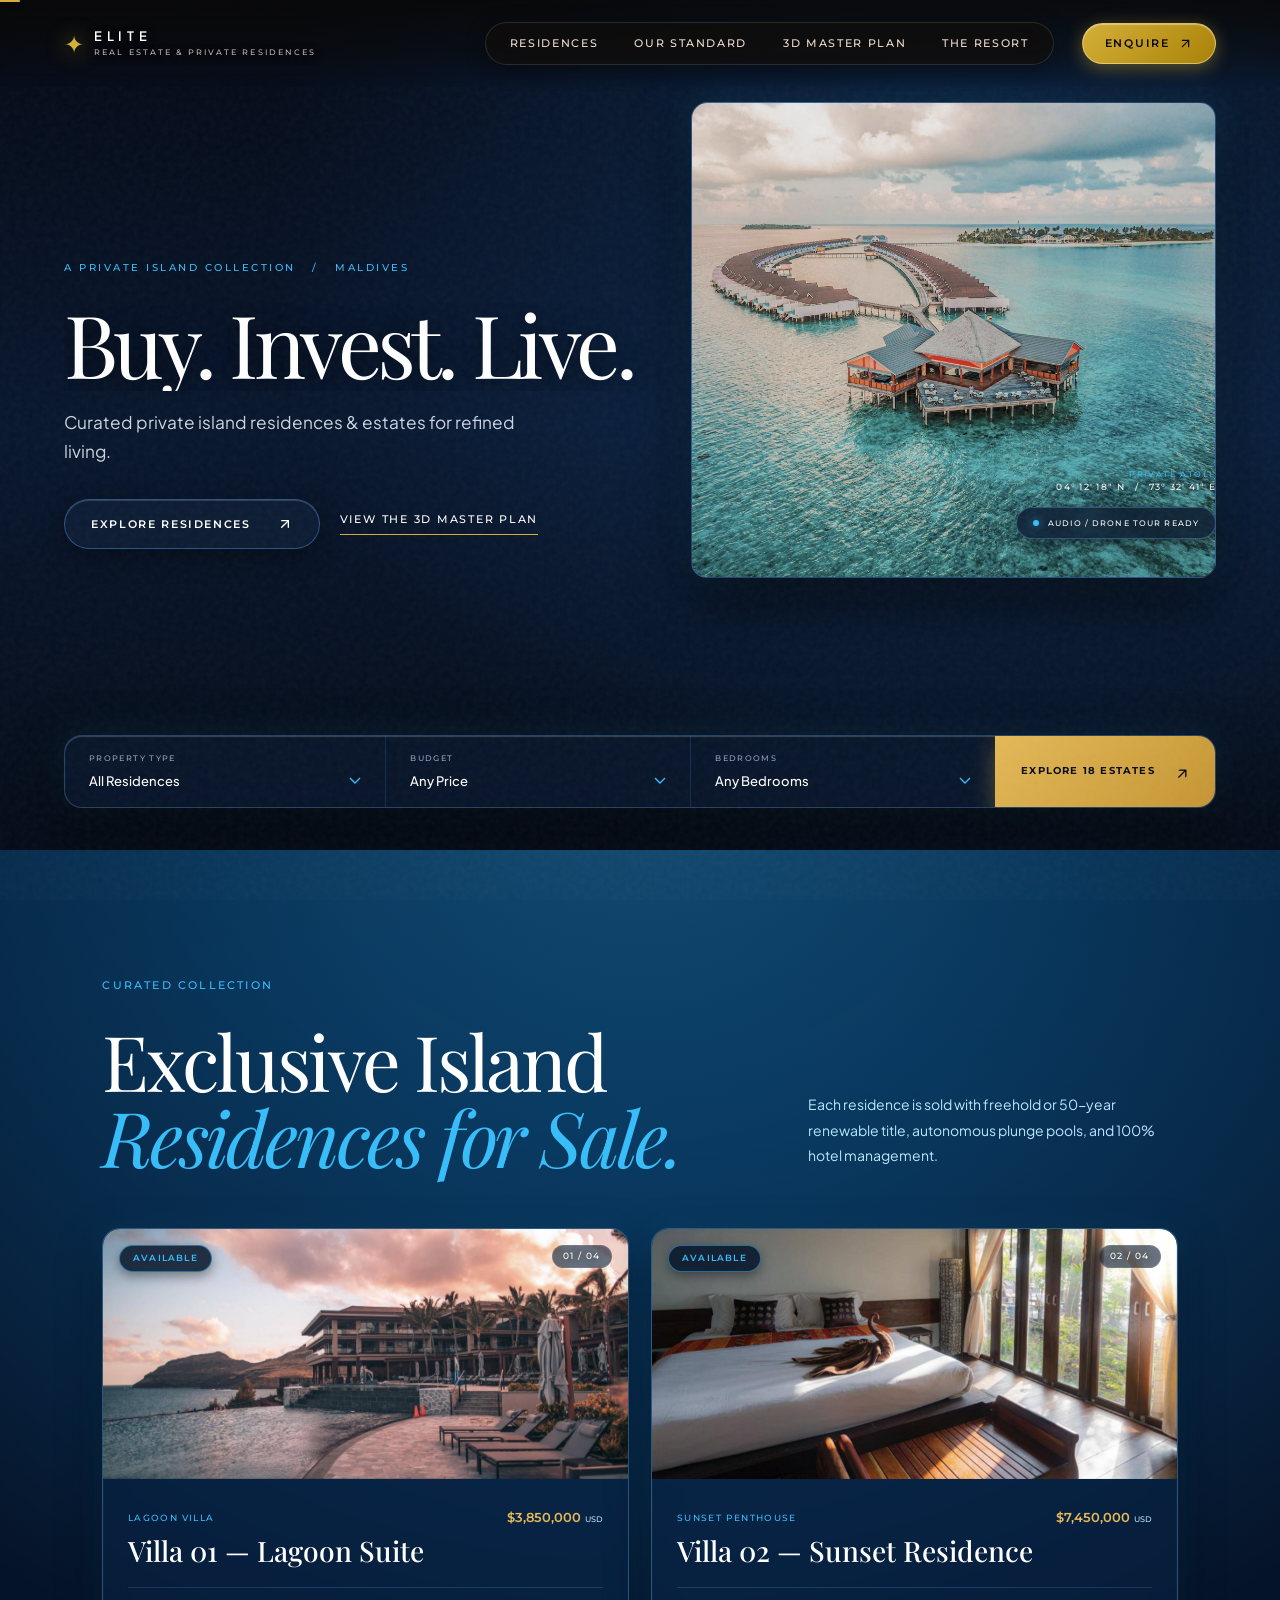
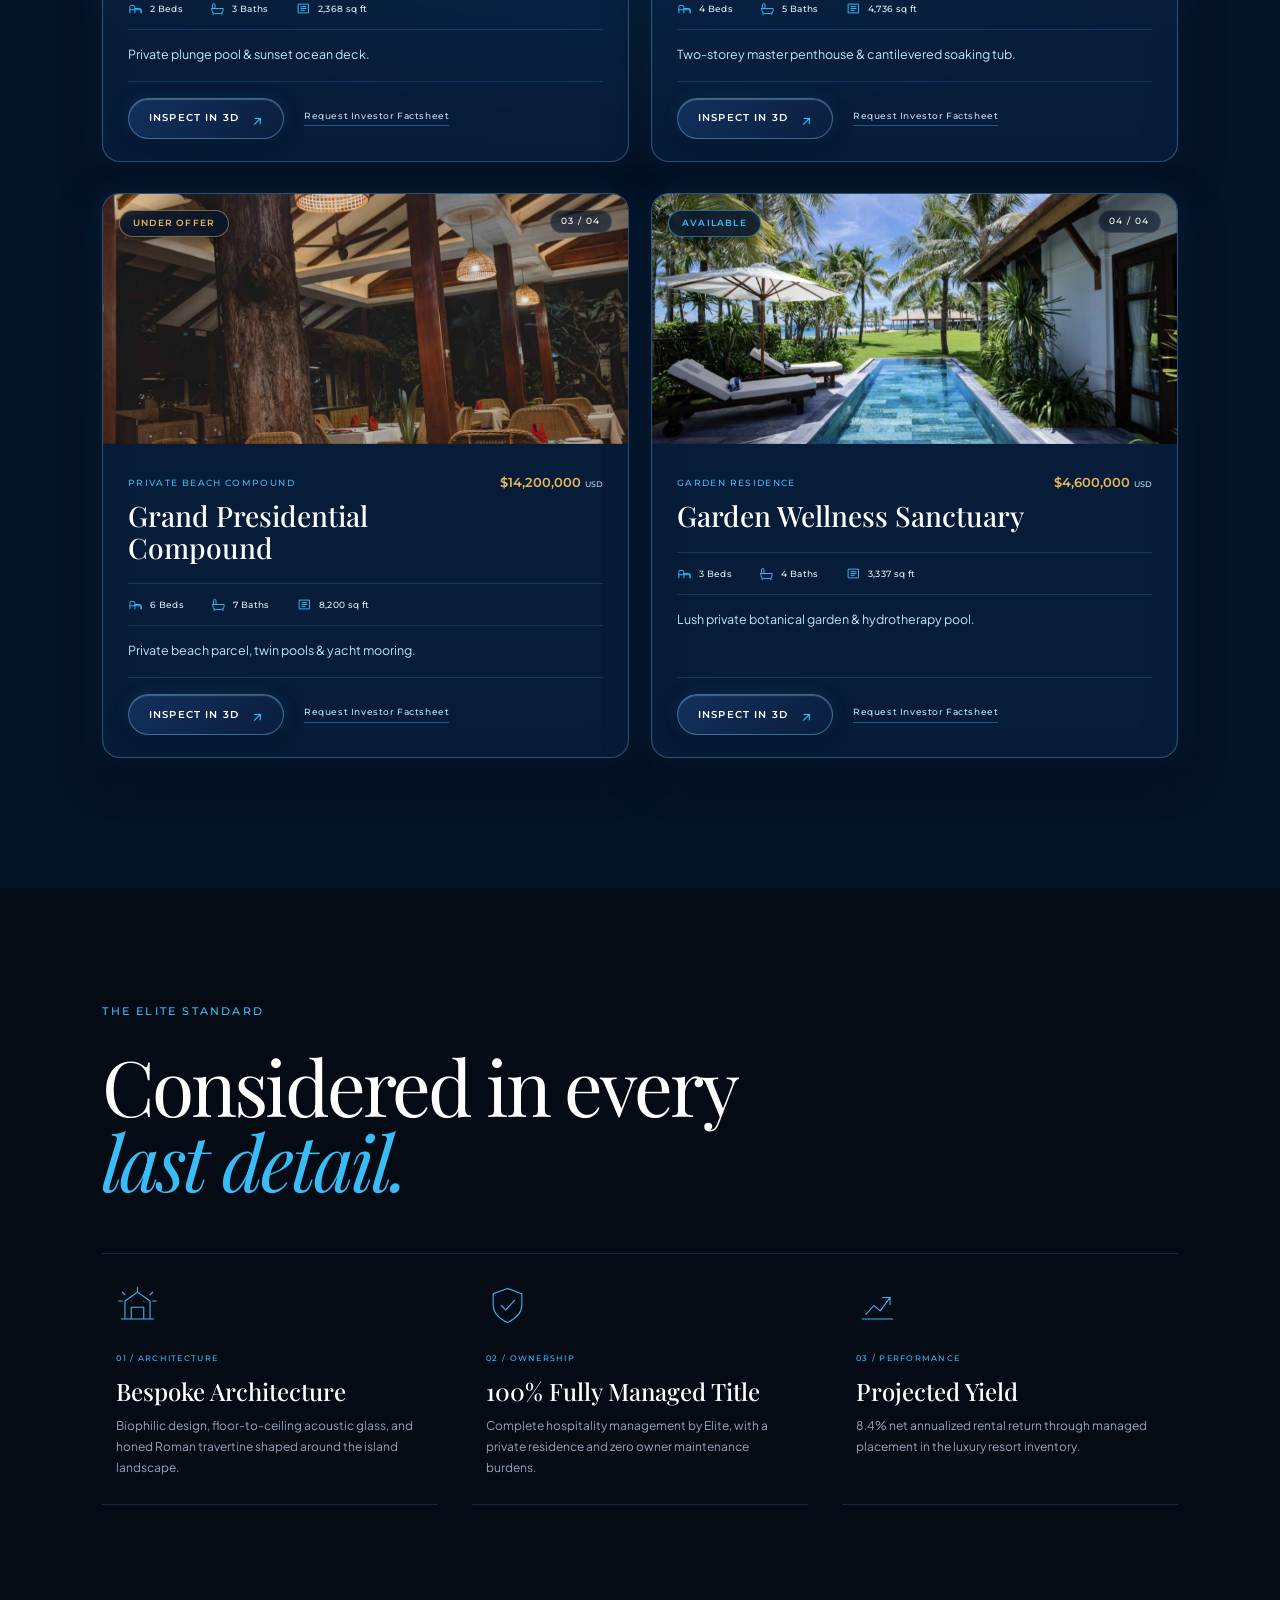
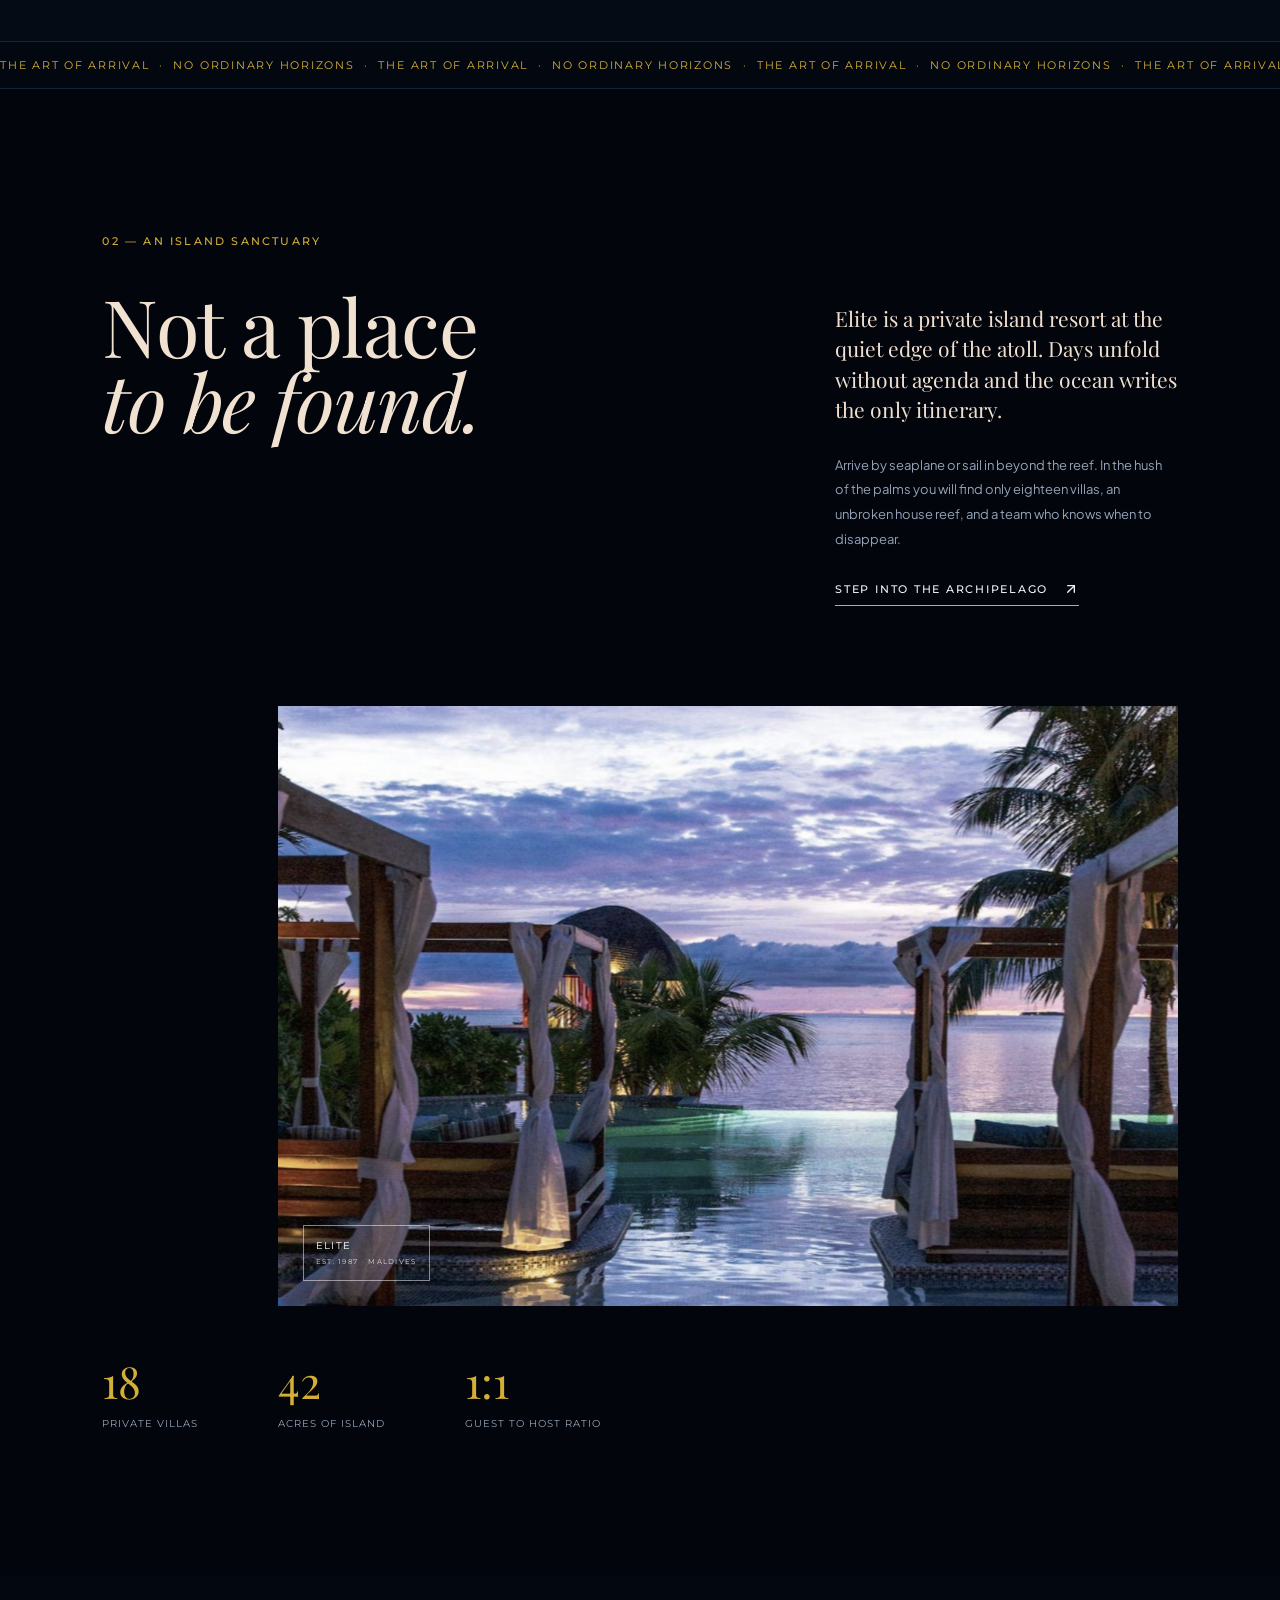
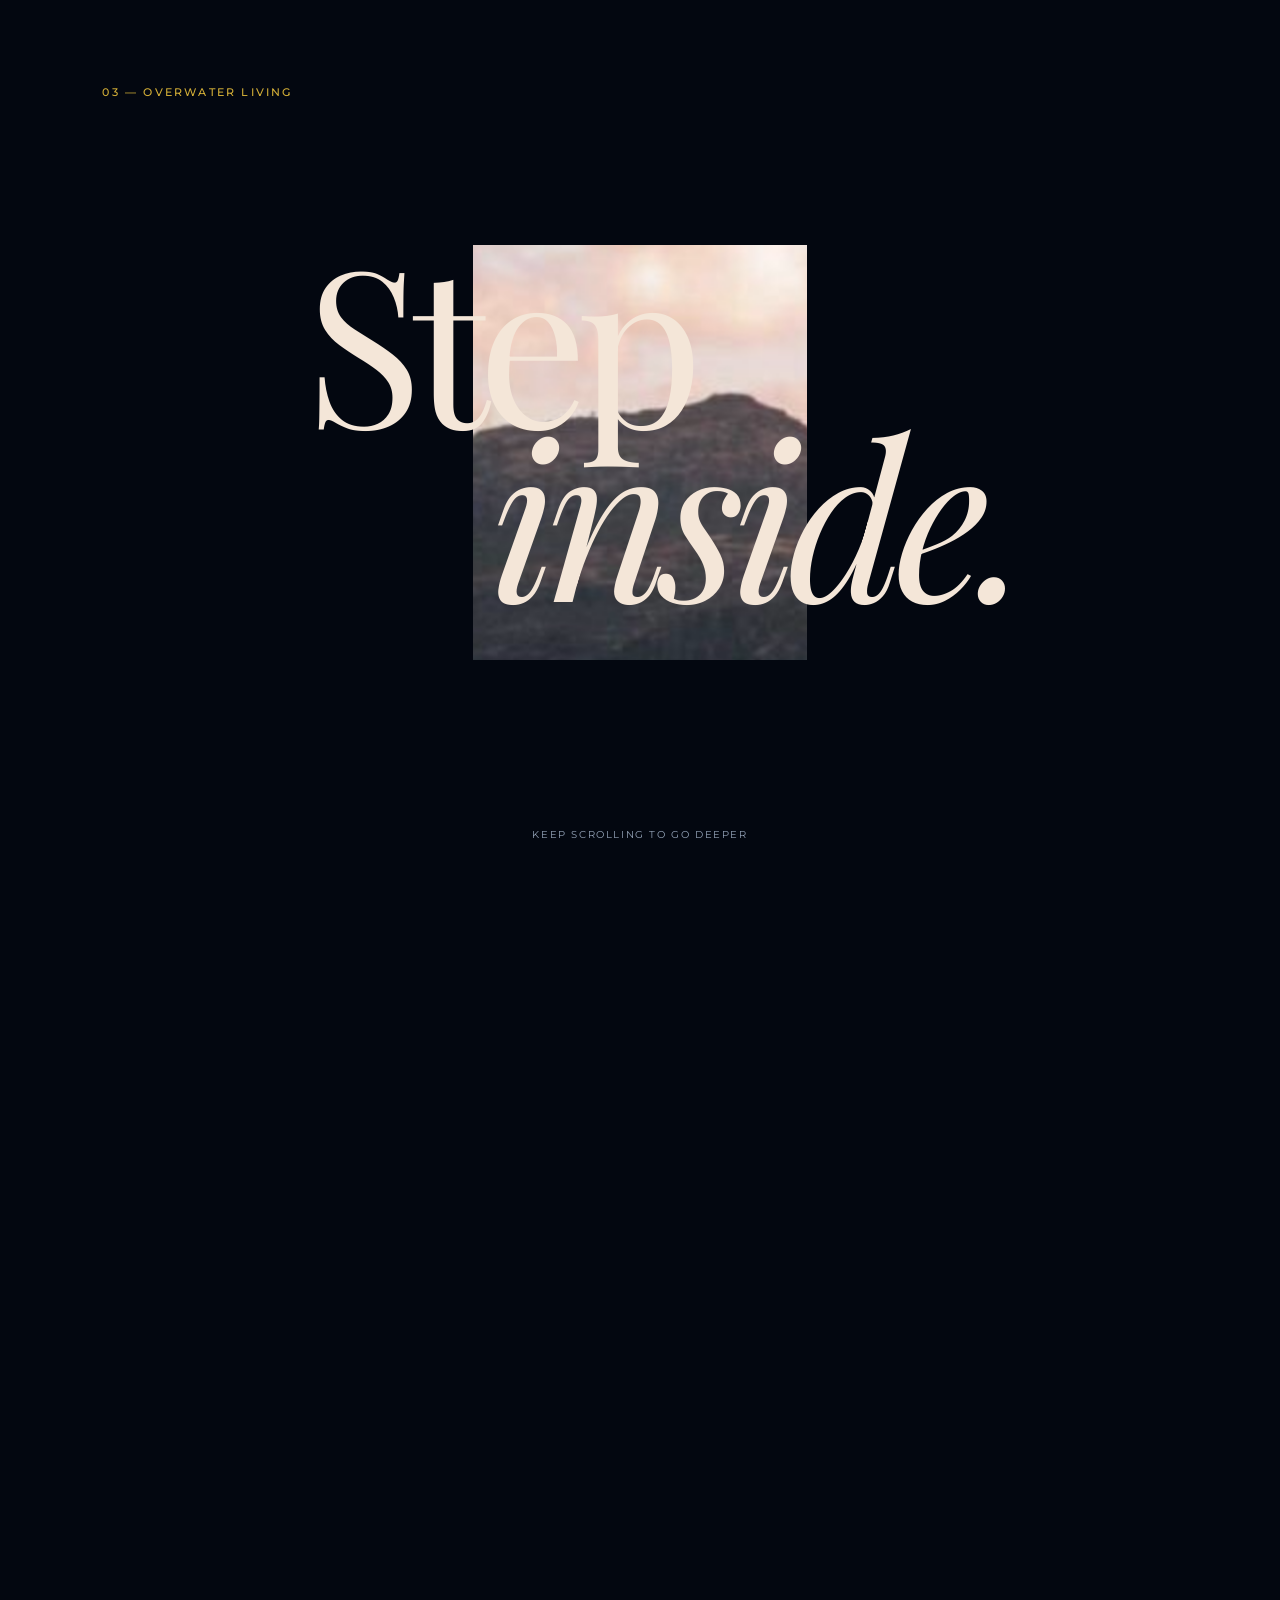
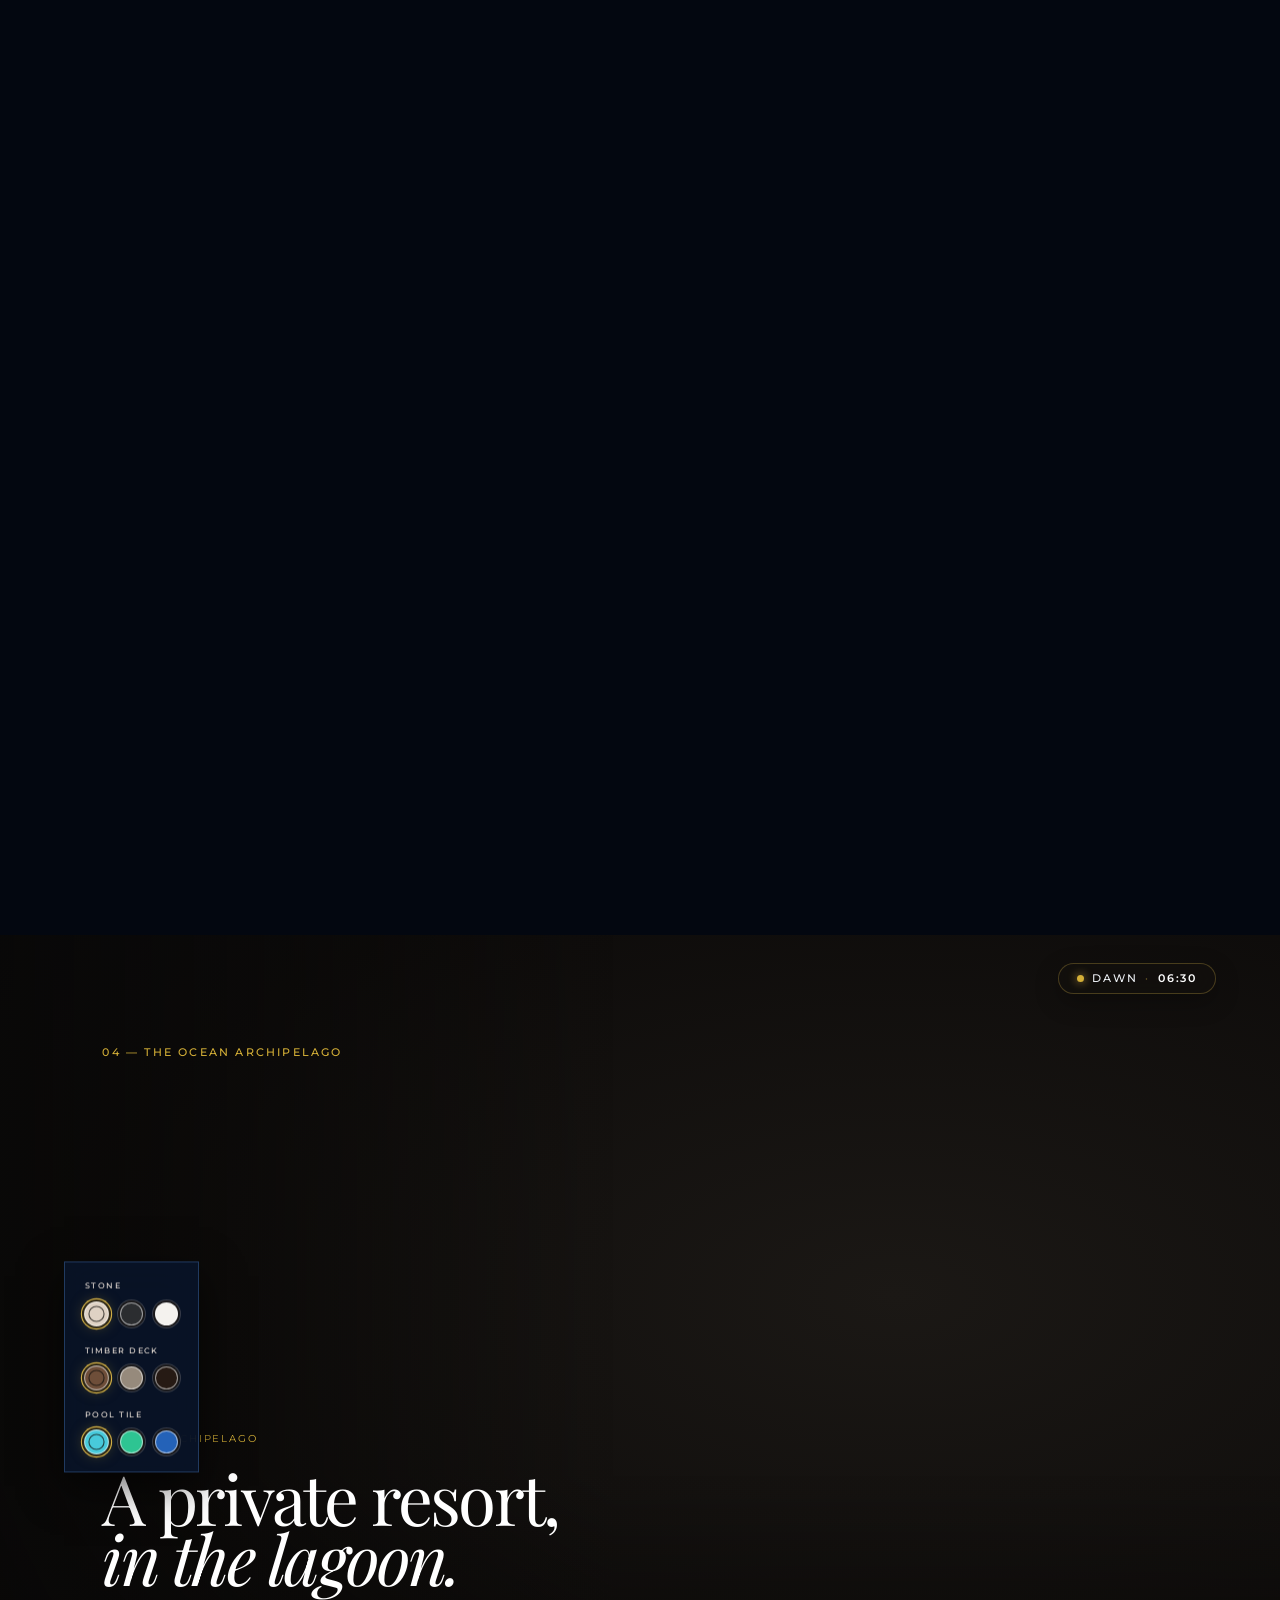
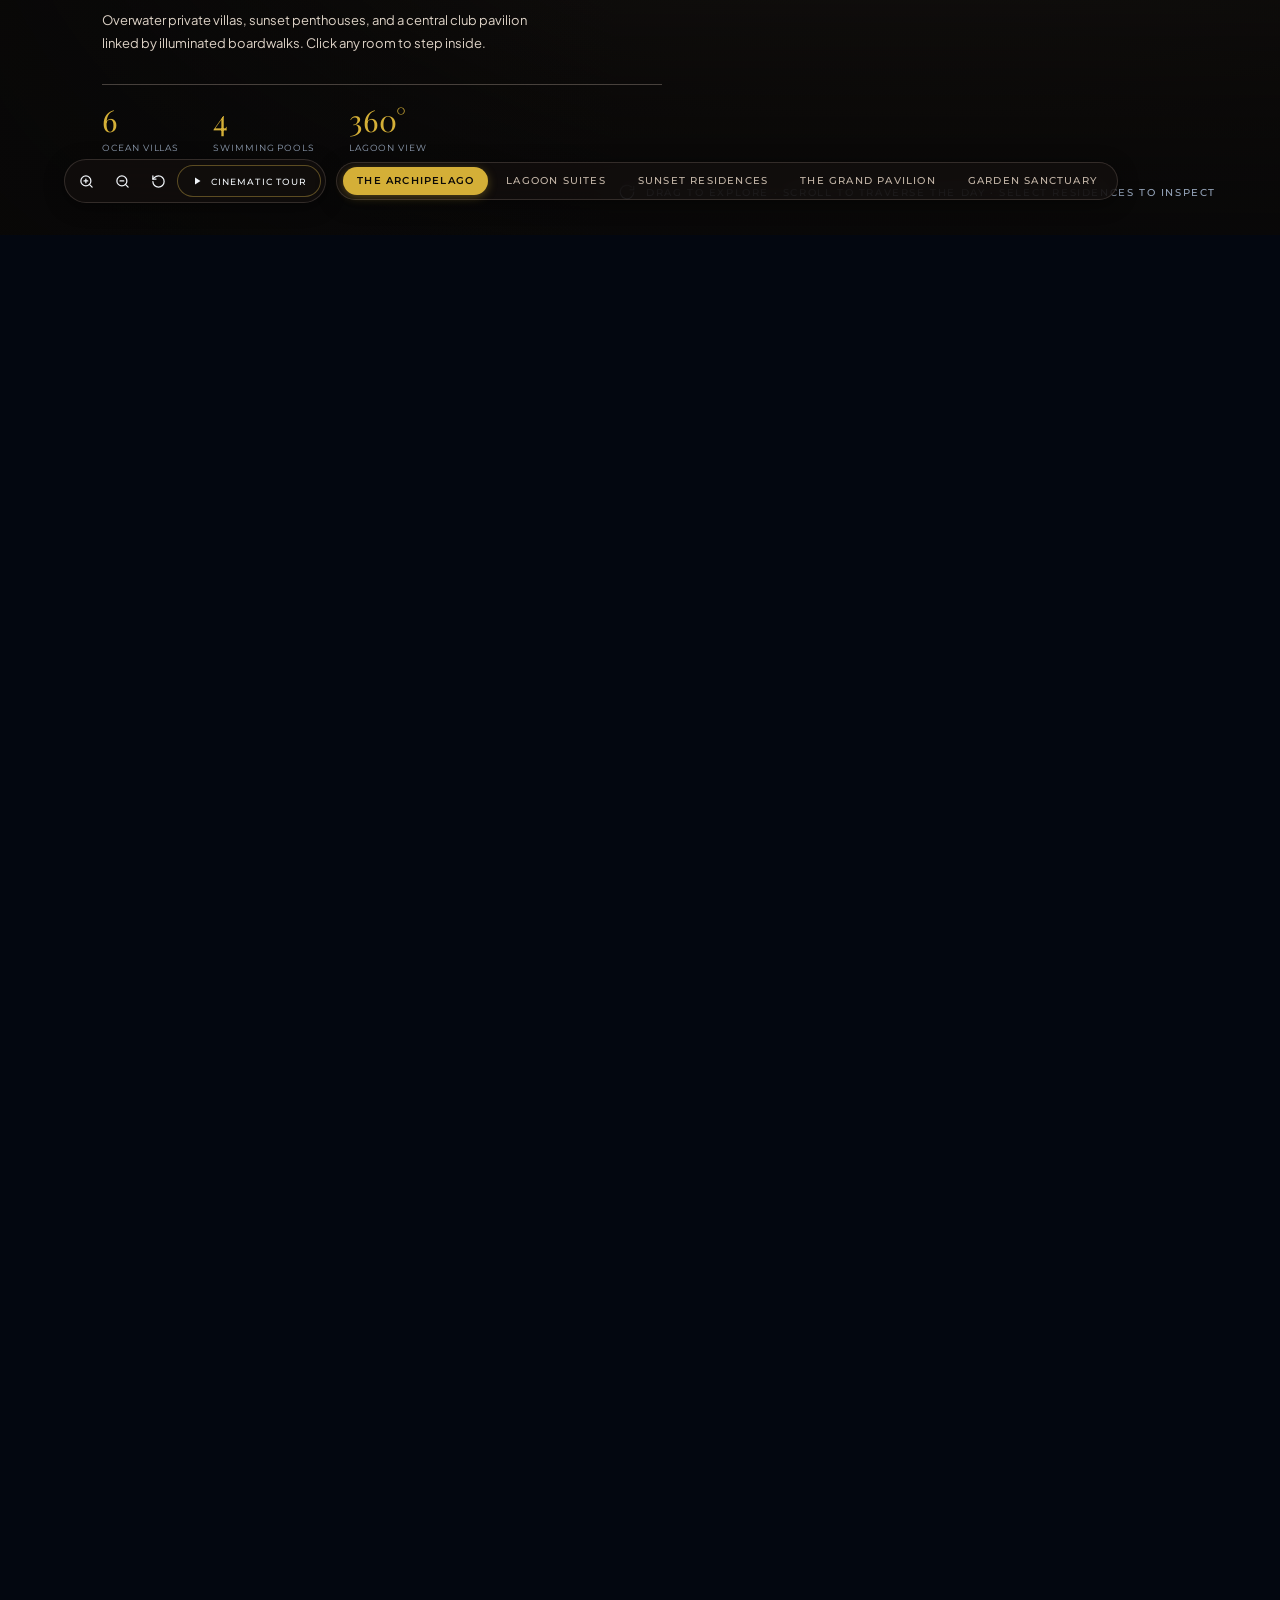
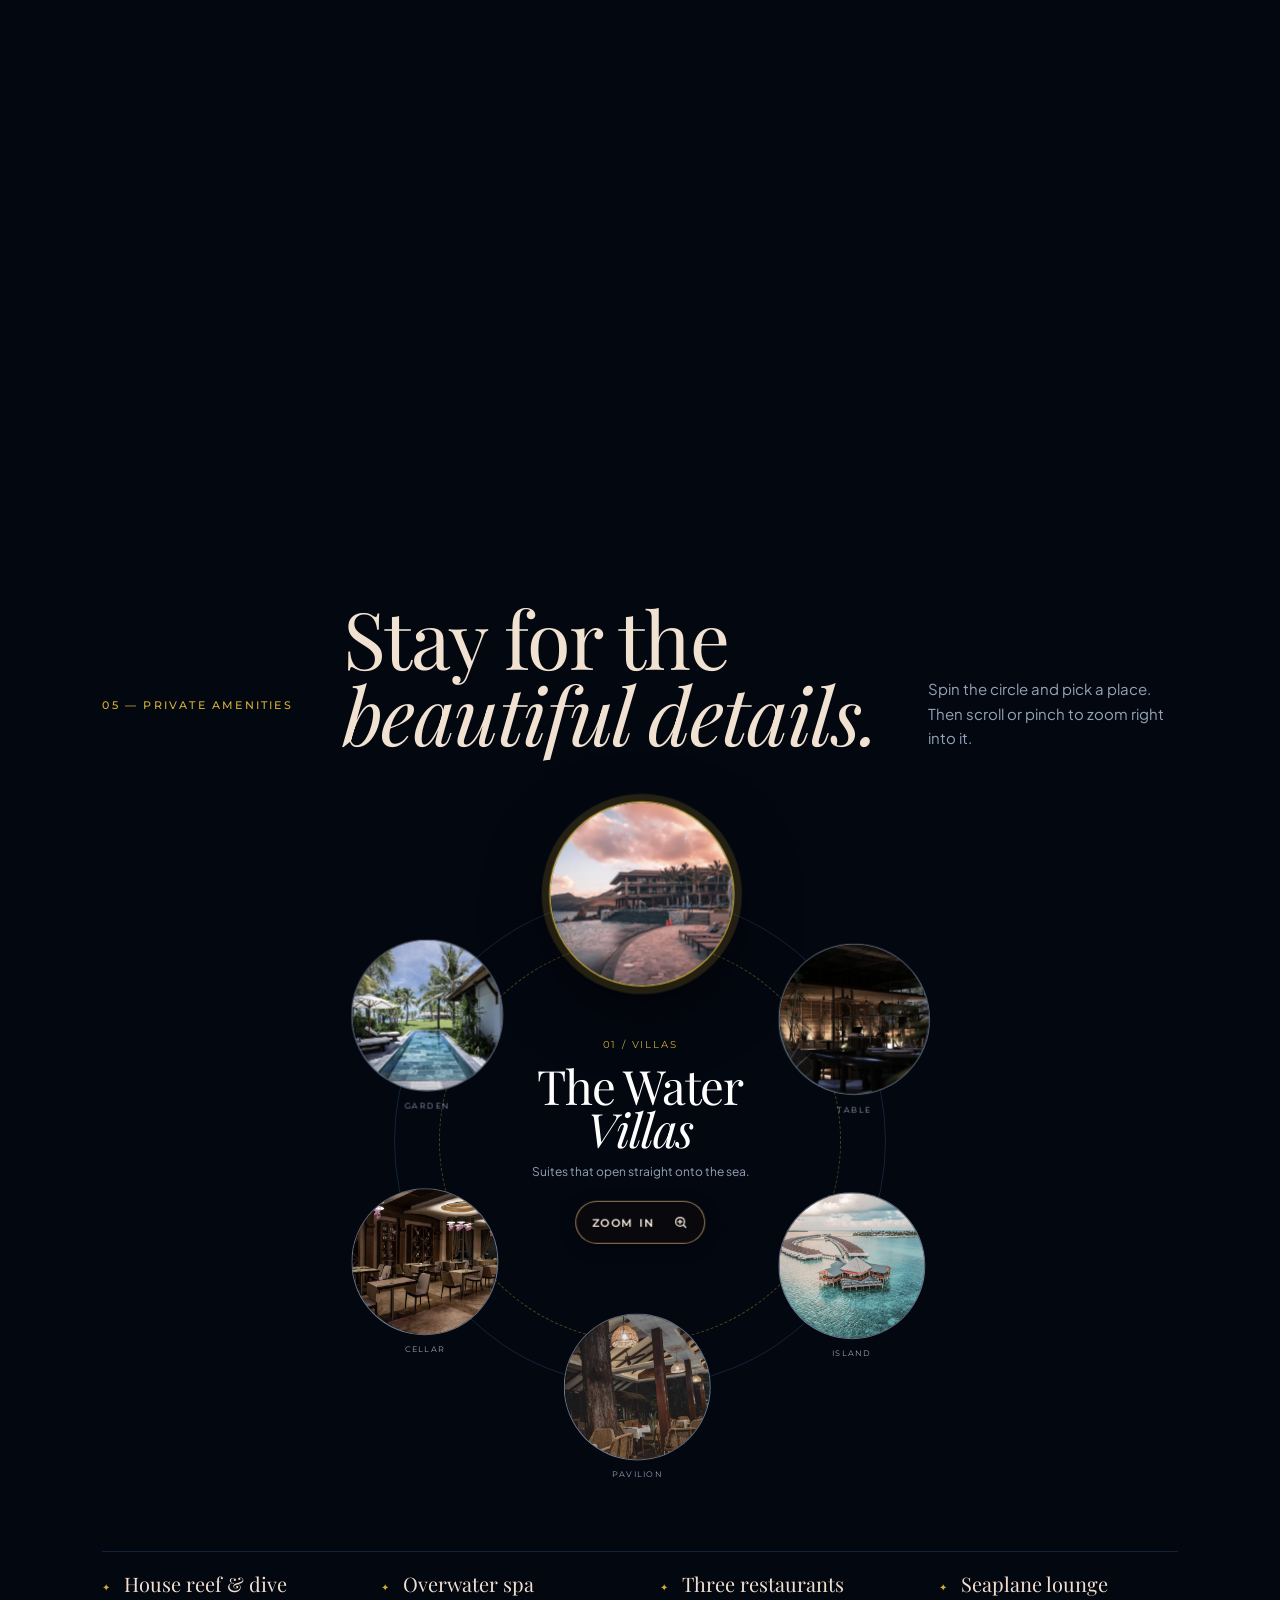
==== commit 2718e02d: "Implement sky blue glassmorphism background, restore compact card box with dual-image hover cross-fa" ====
--- a/index.html
+++ b/index.html
@@ -292,10 +292,12 @@
       </div>
       <div class="residence-grid" id="residence-grid">
         <article class="residence-card" data-category="lagoon" data-price="3850000" data-beds="2">
-          <a href="villa-01.html" class="residence-image media" aria-label="Explore Villa 01 Lagoon Suite">
-            <img loading="lazy" src="assets/img/lagoon.jpg" alt="Overwater Lagoon Suite with private pool" />
+          <a href="villa-01.html" class="residence-image residence-image-box" aria-label="Explore Villa 01 Lagoon Suite">
+            <img class="residence-main-img" loading="lazy" src="assets/img/villa.jpg" alt="Villa 01 Overwater Lagoon Suite exterior" />
+            <img class="residence-hover-img" loading="lazy" src="assets/img/lagoon.jpg" alt="Villa 01 lagoon boardwalk and private pool deck" />
             <span class="residence-status">AVAILABLE</span>
             <span class="residence-index">01 / 04</span>
+            <span class="residence-hover-pill">✦ View Lagoon &amp; Deck</span>
           </a>
           <div class="residence-card-body">
             <div class="residence-card-heading">
@@ -318,10 +320,12 @@
           </div>
         </article>
         <article class="residence-card" data-category="sunset" data-price="7450000" data-beds="4">
-          <a href="villa-02.html" class="residence-image media" aria-label="Explore Villa 02 Sunset Residence">
-            <img loading="lazy" src="assets/img/bedroom.jpg" alt="Sunset Residence master penthouse" />
+          <a href="villa-02.html" class="residence-image residence-image-box" aria-label="Explore Villa 02 Sunset Residence">
+            <img class="residence-main-img" loading="lazy" src="assets/img/bedroom.jpg" alt="Villa 02 Sunset Residence master penthouse" />
+            <img class="residence-hover-img" loading="lazy" src="assets/img/pool.jpg" alt="Villa 02 sunset lap pool terrace" />
             <span class="residence-status">AVAILABLE</span>
             <span class="residence-index">02 / 04</span>
+            <span class="residence-hover-pill">✦ View Sunset Pool</span>
           </a>
           <div class="residence-card-body">
             <div class="residence-card-heading">
@@ -344,10 +348,12 @@
           </div>
         </article>
         <article class="residence-card" data-category="beach" data-price="14200000" data-beds="6">
-          <a href="compound.html" class="residence-image media" aria-label="Explore Grand Presidential Compound">
-            <img loading="lazy" src="assets/img/pavilion.jpg" alt="Private beach presidential compound" />
+          <a href="compound.html" class="residence-image residence-image-box" aria-label="Explore Grand Presidential Compound">
+            <img class="residence-main-img" loading="lazy" src="assets/img/pavilion.jpg" alt="Grand Presidential Compound beachfront pavilion" />
+            <img class="residence-hover-img" loading="lazy" src="assets/img/night-pool.jpg" alt="Grand Presidential Compound sunken lounge and night pool" />
             <span class="residence-status is-offer">UNDER OFFER</span>
             <span class="residence-index">03 / 04</span>
+            <span class="residence-hover-pill">✦ View Night Lounge</span>
           </a>
           <div class="residence-card-body">
             <div class="residence-card-heading">
@@ -370,10 +376,12 @@
           </div>
         </article>
         <article class="residence-card" data-category="lagoon" data-price="4600000" data-beds="3">
-          <a href="garden-sanctuary.html" class="residence-image media" aria-label="Explore Garden Wellness Sanctuary">
-            <img loading="lazy" src="assets/img/garden-pool.jpg" alt="Garden Wellness Sanctuary hydrotherapy pool" />
+          <a href="garden-sanctuary.html" class="residence-image residence-image-box" aria-label="Explore Garden Wellness Sanctuary">
+            <img class="residence-main-img" loading="lazy" src="assets/img/garden-pool.jpg" alt="Garden Wellness Sanctuary botanical pool" />
+            <img class="residence-hover-img" loading="lazy" src="assets/img/bath.jpg" alt="Garden Wellness Sanctuary carved stone soaking bath" />
             <span class="residence-status">AVAILABLE</span>
             <span class="residence-index">04 / 04</span>
+            <span class="residence-hover-pill">✦ View Zen Bath</span>
           </a>
           <div class="residence-card-body">
             <div class="residence-card-heading">
@@ -467,10 +475,10 @@
       <div class="dive-kicker section-kicker">03 — OVERWATER LIVING</div>
 
       <div class="dive-window">
-        <div class="dive-layer" style="--o:52% 52%;background-image:url('assets/img/lagoon.jpg'),var(--fallback)"></div>
-        <div class="dive-layer" style="--o:82% 52%;background-image:url('assets/img/garden-pool.jpg'),var(--fallback)"></div>
-        <div class="dive-layer" style="--o:76% 40%;background-image:url('assets/img/bedroom.jpg'),var(--fallback)"></div>
-        <div class="dive-layer" style="--o:45% 62%;background-image:url('assets/img/bath.jpg'),var(--fallback)"></div>
+        <div class="dive-layer" style="--o:52% 52%;background-image:url('assets/img/golden-hour.jpg'),var(--fallback)"></div>
+        <div class="dive-layer" style="--o:82% 52%;background-image:url('assets/img/reef.jpg'),var(--fallback)"></div>
+        <div class="dive-layer" style="--o:76% 40%;background-image:url('assets/img/table.jpg'),var(--fallback)"></div>
+        <div class="dive-layer" style="--o:45% 62%;background-image:url('assets/img/cellar.jpg'),var(--fallback)"></div>
         <div class="dive-shade"></div>
       </div>
 
--- a/assets/css/style.css
+++ b/assets/css/style.css
@@ -137,7 +137,7 @@
 .hero-audio-pill i { background: var(--cyan); border-radius: 50%; box-shadow: 0 0 10px rgba(56, 189, 248, .8); height: 6px; width: 6px; }
 
 /* Neomorphic & Glassmorphic Property Filter Search Bar */
-.property-filter-bar { align-items: stretch; background: rgba(10, 24, 46, 0.76); -webkit-backdrop-filter: blur(28px); backdrop-filter: blur(28px); border: 1px solid rgba(120, 180, 255, 0.25); border-radius: 18px; box-shadow: 0 20px 55px rgba(0, 0, 0, 0.65), inset 0 1px 1px rgba(255, 255, 255, 0.2), 0 0 35px rgba(56, 189, 248, 0.12); bottom: 42px; display: grid; grid-template-columns: 1.05fr 1fr 1fr auto; left: 5vw; position: absolute; right: 5vw; z-index: 4; overflow: hidden; }
+.property-filter-bar { align-items: stretch; background: rgba(10, 24, 46, 0.78); -webkit-backdrop-filter: blur(14px); backdrop-filter: blur(14px); border: 1px solid rgba(120, 180, 255, 0.28); border-radius: 18px; box-shadow: 0 20px 55px rgba(0, 0, 0, 0.65), inset 0 1px 1px rgba(255, 255, 255, 0.2), 0 0 35px rgba(56, 189, 248, 0.12); bottom: 42px; display: grid; grid-template-columns: 1.05fr 1fr 1fr auto; left: 5vw; position: absolute; right: 5vw; z-index: 4; overflow: hidden; transform: translateZ(0); }
 .filter-field { display: flex; flex-direction: column; justify-content: center; min-width: 0; padding: 17px 24px; }
 .filter-field + .filter-field { border-left: 1px solid rgba(96, 165, 250, 0.16); }
 .filter-field span { color: #94a3b8; font: 500 8px/1.4 var(--mono); letter-spacing: .17em; margin-bottom: 8px; }
@@ -148,43 +148,176 @@
 .filter-search-btn:hover { background: linear-gradient(135deg, #f5cc6b 0%, #d4a743 100%); transform: translateY(-1px); box-shadow: 0 12px 30px rgba(229, 185, 88, 0.45); }
 .filter-search-btn:hover span { color: #070d18; }
 
-/* Curated property collection (Deep blue glassmorphism + neomorphism) */
-.residences-catalog { background: linear-gradient(180deg, #050c18 0%, #081830 50%, #050c18 100%); color: #ffffff; padding-bottom: 130px; padding-top: 128px; position: relative; }
+/* Curated property collection (Sky Blue Glassmorphism + Neomorphism) */
+.residences-catalog {
+  background: radial-gradient(ellipse 90% 65% at 50% -10%, rgba(56, 189, 248, 0.32) 0%, rgba(14, 165, 233, 0.16) 42%, rgba(5, 18, 38, 0.98) 100%), linear-gradient(180deg, #071f3d 0%, #0c335e 50%, #061c36 100%);
+  color: #ffffff;
+  padding-bottom: 130px;
+  padding-top: 128px;
+  position: relative;
+}
 .catalog-header { align-items: end; display: grid; gap: 30px 6vw; grid-template-columns: 1fr minmax(240px, 370px); margin: 0 auto 54px; max-width: 1500px; }
-.catalog-header .section-kicker { color: var(--cyan); grid-column: 1 / -1; margin: 0; }
+.catalog-header .section-kicker { color: #38bdf8; grid-column: 1 / -1; margin: 0; }
 .catalog-header h2, .pillars-heading h2 { color: #ffffff; font: 400 clamp(45px, 6vw, 82px)/.98 var(--serif); grid-column: 1; letter-spacing: -.04em; }
-.catalog-header h2 em, .pillars-heading h2 em { color: var(--cyan); }
-.catalog-header > p { color: #94a3b8; font: 400 14px/1.8 var(--sans); grid-column: 2; grid-row: 2; max-width: 360px; padding-bottom: 6px; }
+.catalog-header h2 em, .pillars-heading h2 em { color: #38bdf8; }
+.catalog-header > p { color: #bae6fd; font: 400 14px/1.8 var(--sans); grid-column: 2; grid-row: 2; max-width: 360px; padding-bottom: 6px; }
 .residence-grid { display: grid; gap: 32px 22px; grid-template-columns: repeat(2, minmax(0, 1fr)); margin: 0 auto; max-width: 1500px; }
-.residence-card { background: rgba(12, 28, 54, 0.65); -webkit-backdrop-filter: blur(24px); backdrop-filter: blur(24px); border: 1px solid rgba(96, 165, 250, 0.2); border-radius: 16px; box-shadow: 0 20px 45px rgba(0, 0, 0, 0.55), inset 0 1px 1px rgba(255, 255, 255, 0.14), 0 0 25px rgba(56, 189, 248, 0.08); color: #ffffff; min-width: 0; overflow: hidden; transition: box-shadow .35s, transform .35s, border-color .35s; }
-.residence-card:hover { border-color: rgba(56, 189, 248, 0.5); box-shadow: 0 25px 60px rgba(0, 0, 0, 0.7), inset 0 1px 2px rgba(255, 255, 255, 0.22), 0 0 35px rgba(56, 189, 248, 0.2); transform: translateY(-5px); }
-.residence-image { aspect-ratio: 1.82 / 1; overflow: hidden; position: relative; }
-.residence-image img { height: 100%; object-fit: cover; transition: transform .75s var(--ease), opacity .6s; width: 100%; }
-.residence-card:hover .residence-image img { transform: scale(1.035); }
-.residence-status, .residence-index { position: absolute; top: 16px; }
-.residence-status { background: rgba(10, 25, 45, 0.85); -webkit-backdrop-filter: blur(12px); backdrop-filter: blur(12px); border: 1px solid rgba(56, 189, 248, 0.4); color: #38bdf8; font: 600 8px/1 var(--mono); left: 16px; letter-spacing: .14em; padding: 8px 12px; border-radius: 999px; }
-.residence-status.is-offer { border-color: rgba(212, 175, 55, 0.4); color: #e5b958; }
-.residence-index { color: #fff; font: 500 8px/1 var(--mono); letter-spacing: .16em; right: 16px; text-shadow: 0 1px 8px rgba(0,0,0,.6); }
-.residence-card-body { padding: 24px 25px 22px; }
+.residence-card {
+  background: rgba(10, 36, 70, 0.58);
+  -webkit-backdrop-filter: blur(14px);
+  backdrop-filter: blur(14px);
+  border: 1px solid rgba(125, 211, 252, 0.3);
+  border-radius: 18px;
+  box-shadow: 0 16px 40px rgba(0, 10, 25, 0.6), inset 0 1px 1px rgba(255, 255, 255, 0.22), 0 0 30px rgba(56, 189, 248, 0.12);
+  color: #ffffff;
+  min-width: 0;
+  overflow: hidden;
+  display: flex;
+  flex-direction: column;
+  transition: box-shadow .35s, transform .35s, border-color .35s;
+  will-change: transform, box-shadow;
+  transform: translateZ(0);
+}
+.residence-card:hover {
+  border-color: rgba(56, 189, 248, 0.75);
+  box-shadow: 0 25px 60px rgba(0, 15, 35, 0.75), inset 0 1px 2px rgba(255, 255, 255, 0.35), 0 0 45px rgba(56, 189, 248, 0.32);
+  transform: translateY(-5px);
+}
+.residence-image-box,
+.residence-image {
+  display: block;
+  width: 100%;
+  height: 250px;
+  position: relative;
+  overflow: hidden;
+  border-radius: 17px 17px 0 0;
+  background: #06182c;
+  flex-shrink: 0;
+  transform: translateZ(0);
+}
+.residence-main-img,
+.residence-hover-img,
+.residence-image-box > img,
+.residence-image > img {
+  position: absolute;
+  inset: 0;
+  width: 100%;
+  height: 100%;
+  object-fit: cover;
+  display: block;
+  pointer-events: none;
+  transition: opacity 0.5s cubic-bezier(0.2, 0.8, 0.2, 1), transform 0.65s cubic-bezier(0.2, 0.8, 0.2, 1);
+  will-change: opacity, transform;
+}
+.residence-main-img {
+  opacity: 1;
+  transform: scale(1);
+  z-index: 1;
+}
+.residence-hover-img {
+  opacity: 0;
+  transform: scale(1.06);
+  z-index: 2;
+}
+.residence-card:hover .residence-main-img {
+  opacity: 0;
+  transform: scale(0.96);
+}
+.residence-card:hover .residence-hover-img {
+  opacity: 1;
+  transform: scale(1);
+}
+.residence-status, .residence-index { position: absolute; top: 16px; z-index: 4; }
+.residence-status {
+  background: rgba(6, 20, 42, 0.85);
+  -webkit-backdrop-filter: blur(10px);
+  backdrop-filter: blur(10px);
+  border: 1px solid rgba(56, 189, 248, 0.5);
+  color: #38bdf8;
+  font: 600 8.5px/1 var(--mono);
+  left: 16px;
+  letter-spacing: .14em;
+  padding: 8px 13px;
+  border-radius: 999px;
+  box-shadow: 0 4px 12px rgba(0, 0, 0, 0.4);
+}
+.residence-status.is-offer { border-color: rgba(229, 185, 88, 0.5); color: #e5b958; }
+.residence-index {
+  color: #fff;
+  font: 500 8.5px/1 var(--mono);
+  letter-spacing: .16em;
+  right: 16px;
+  text-shadow: 0 1px 8px rgba(0,0,0,.7);
+  background: rgba(6, 20, 42, 0.6);
+  padding: 6px 10px;
+  border-radius: 999px;
+  border: 1px solid rgba(255, 255, 255, 0.1);
+}
+.residence-hover-pill {
+  position: absolute;
+  bottom: 14px;
+  right: 14px;
+  z-index: 4;
+  background: rgba(6, 20, 42, 0.88);
+  -webkit-backdrop-filter: blur(10px);
+  backdrop-filter: blur(10px);
+  border: 1px solid rgba(56, 189, 248, 0.45);
+  color: #7dd3fc;
+  font: 600 8.5px/1 var(--mono);
+  letter-spacing: .12em;
+  text-transform: uppercase;
+  padding: 7px 13px;
+  border-radius: 999px;
+  opacity: 0;
+  transform: translateY(6px);
+  transition: opacity 0.3s ease, transform 0.3s ease;
+  pointer-events: none;
+  box-shadow: 0 4px 14px rgba(0,0,0,0.4);
+}
+.residence-card:hover .residence-hover-pill {
+  opacity: 1;
+  transform: translateY(0);
+}
+.residence-card-body { padding: 24px 25px 22px; flex: 1; display: flex; flex-direction: column; }
 .residence-card-heading { align-items: flex-start; display: flex; gap: 16px; justify-content: space-between; }
-.residence-type { color: var(--cyan); font: 500 8px/1.4 var(--mono); letter-spacing: .16em; }
+.residence-type { color: #38bdf8; font: 500 8.5px/1.4 var(--mono); letter-spacing: .16em; }
 .residence-card h3 { color: #ffffff; font: 500 clamp(20px, 2.2vw, 29px)/1.12 var(--serif); margin-top: 8px; }
 .residence-card h3 a { color: #ffffff; transition: color .2s; }
-.residence-card h3 a:hover { color: var(--cyan); }
+.residence-card h3 a:hover { color: #38bdf8; }
 .residence-price { color: #e5b958; flex: none; font: 600 13px/1.5 var(--mono); padding-top: 5px; text-align: right; }
-.residence-price small { color: #94a3b8; font-size: 8px; font-weight: 500; }
-.residence-specs { border-bottom: 1px solid rgba(96, 165, 250, 0.16); border-top: 1px solid rgba(96, 165, 250, 0.16); display: flex; flex-wrap: wrap; gap: 16px 27px; margin: 20px 0 14px; padding: 13px 0; }
-.residence-specs li { align-items: center; color: #cbd5e1; display: inline-flex; font: 500 9px/1 var(--mono); gap: 7px; letter-spacing: .04em; }
-.residence-specs svg { fill: none; height: 15px; stroke: var(--cyan); stroke-linecap: round; stroke-linejoin: round; stroke-width: 1.5; width: 15px; }
-.residence-description { color: #94a3b8; font: 400 12px/1.6 var(--sans); min-height: 20px; }
-.residence-actions { align-items: center; border-top: 1px solid rgba(96, 165, 250, 0.16); display: flex; flex-wrap: wrap; gap: 13px 20px; margin-top: 17px; padding-top: 16px; }
-.inspect-property-btn { align-items: center; background: rgba(18, 42, 80, 0.85); border: 1px solid rgba(96, 165, 250, 0.35); border-radius: 8px; color: #ffffff; display: inline-flex; font: 600 9px/1 var(--mono); gap: 14px; letter-spacing: .12em; padding: 12px 18px; text-transform: uppercase; transition: all .25s; box-shadow: 0 4px 14px rgba(0, 0, 0, 0.35), inset 0 1px 0 rgba(255, 255, 255, 0.15); }
-.inspect-property-btn:hover { background: linear-gradient(135deg, #e5b958 0%, #c49533 100%); border-color: #e5b958; color: #070d18; transform: translateY(-2px); box-shadow: 0 8px 24px rgba(229, 185, 88, 0.35); }
-.inspect-property-btn span { color: var(--cyan); font: 15px/1 var(--sans); }
+.residence-price small { color: #bae6fd; font-size: 8px; font-weight: 500; }
+.residence-specs { border-bottom: 1px solid rgba(96, 165, 250, 0.2); border-top: 1px solid rgba(96, 165, 250, 0.2); display: flex; flex-wrap: wrap; gap: 16px 27px; margin: 20px 0 14px; padding: 13px 0; }
+.residence-specs li { align-items: center; color: #e0f2fe; display: inline-flex; font: 500 9px/1 var(--mono); gap: 7px; letter-spacing: .04em; }
+.residence-specs svg { fill: none; height: 15px; stroke: #38bdf8; stroke-linecap: round; stroke-linejoin: round; stroke-width: 1.5; width: 15px; }
+.residence-description { color: #bae6fd; font: 400 12.5px/1.6 var(--sans); min-height: 20px; flex: 1; }
+.residence-actions { align-items: center; border-top: 1px solid rgba(96, 165, 250, 0.2); display: flex; flex-wrap: wrap; gap: 13px 20px; margin-top: 17px; padding-top: 16px; }
+.inspect-property-btn {
+  align-items: center;
+  background: linear-gradient(135deg, rgba(20, 52, 98, 0.9) 0%, rgba(11, 31, 62, 0.95) 100%);
+  border: 1px solid rgba(125, 211, 252, 0.4);
+  border-radius: 999px;
+  color: #ffffff;
+  display: inline-flex;
+  font: 600 9.5px/1 var(--mono);
+  gap: 14px;
+  letter-spacing: .12em;
+  padding: 12px 20px;
+  text-transform: uppercase;
+  transition: all .25s ease;
+  box-shadow: 0 6px 18px rgba(3, 10, 24, 0.5), inset 0 1px 1px rgba(255, 255, 255, 0.25), 0 0 15px rgba(56, 189, 248, 0.15);
+}
+.inspect-property-btn:hover {
+  background: linear-gradient(135deg, #e5b958 0%, #c49533 100%);
+  border-color: #e5b958;
+  color: #070d18;
+  transform: translateY(-2px);
+  box-shadow: 0 10px 28px rgba(229, 185, 88, 0.45);
+}
+.inspect-property-btn span { color: #38bdf8; font: 15px/1 var(--sans); }
 .inspect-property-btn:hover span { color: #070d18; }
-.factsheet-link { border-bottom: 1px solid rgba(56, 189, 248, 0.4); color: #cbd5e1; font: 500 8px/1.5 var(--mono); letter-spacing: .07em; padding-bottom: 3px; transition: color .2s; }
-.factsheet-link:hover { color: var(--cyan); border-bottom-color: var(--cyan); }
-.catalog-empty { color: #94a3b8; font: 400 15px/1.6 var(--sans); margin: 40px auto 0; max-width: 1500px; }
+.factsheet-link { border-bottom: 1px solid rgba(56, 189, 248, 0.4); color: #bae6fd; font: 500 8.5px/1.5 var(--mono); letter-spacing: .07em; padding-bottom: 3px; transition: color .2s; }
+.factsheet-link:hover { color: #38bdf8; border-bottom-color: #38bdf8; }
+.catalog-empty { color: #bae6fd; font: 400 15px/1.6 var(--sans); margin: 40px auto 0; max-width: 1500px; }
 
 /* Architectural Pillars */
 .architecture-pillars { background: #050b14; color: #ffffff; padding-bottom: 136px; padding-top: 116px; }
@@ -651,7 +784,7 @@
   .catalog-header h2, .pillars-heading h2 { font-size: clamp(43px, 12vw, 62px); }
   .catalog-header > p { font-size: 13px; margin-top: 22px; }
   .residence-grid { gap: 20px; grid-template-columns: 1fr; }
-  .residence-image { aspect-ratio: 1.55 / 1; }
+  .residence-image-box, .residence-image { height: 220px; width: 100%; aspect-ratio: unset; }
   .residence-card-body { padding: 20px 17px; }
   .residence-card-heading { flex-direction: column; gap: 8px; }
   .residence-card h3 { font-size: 25px; }
